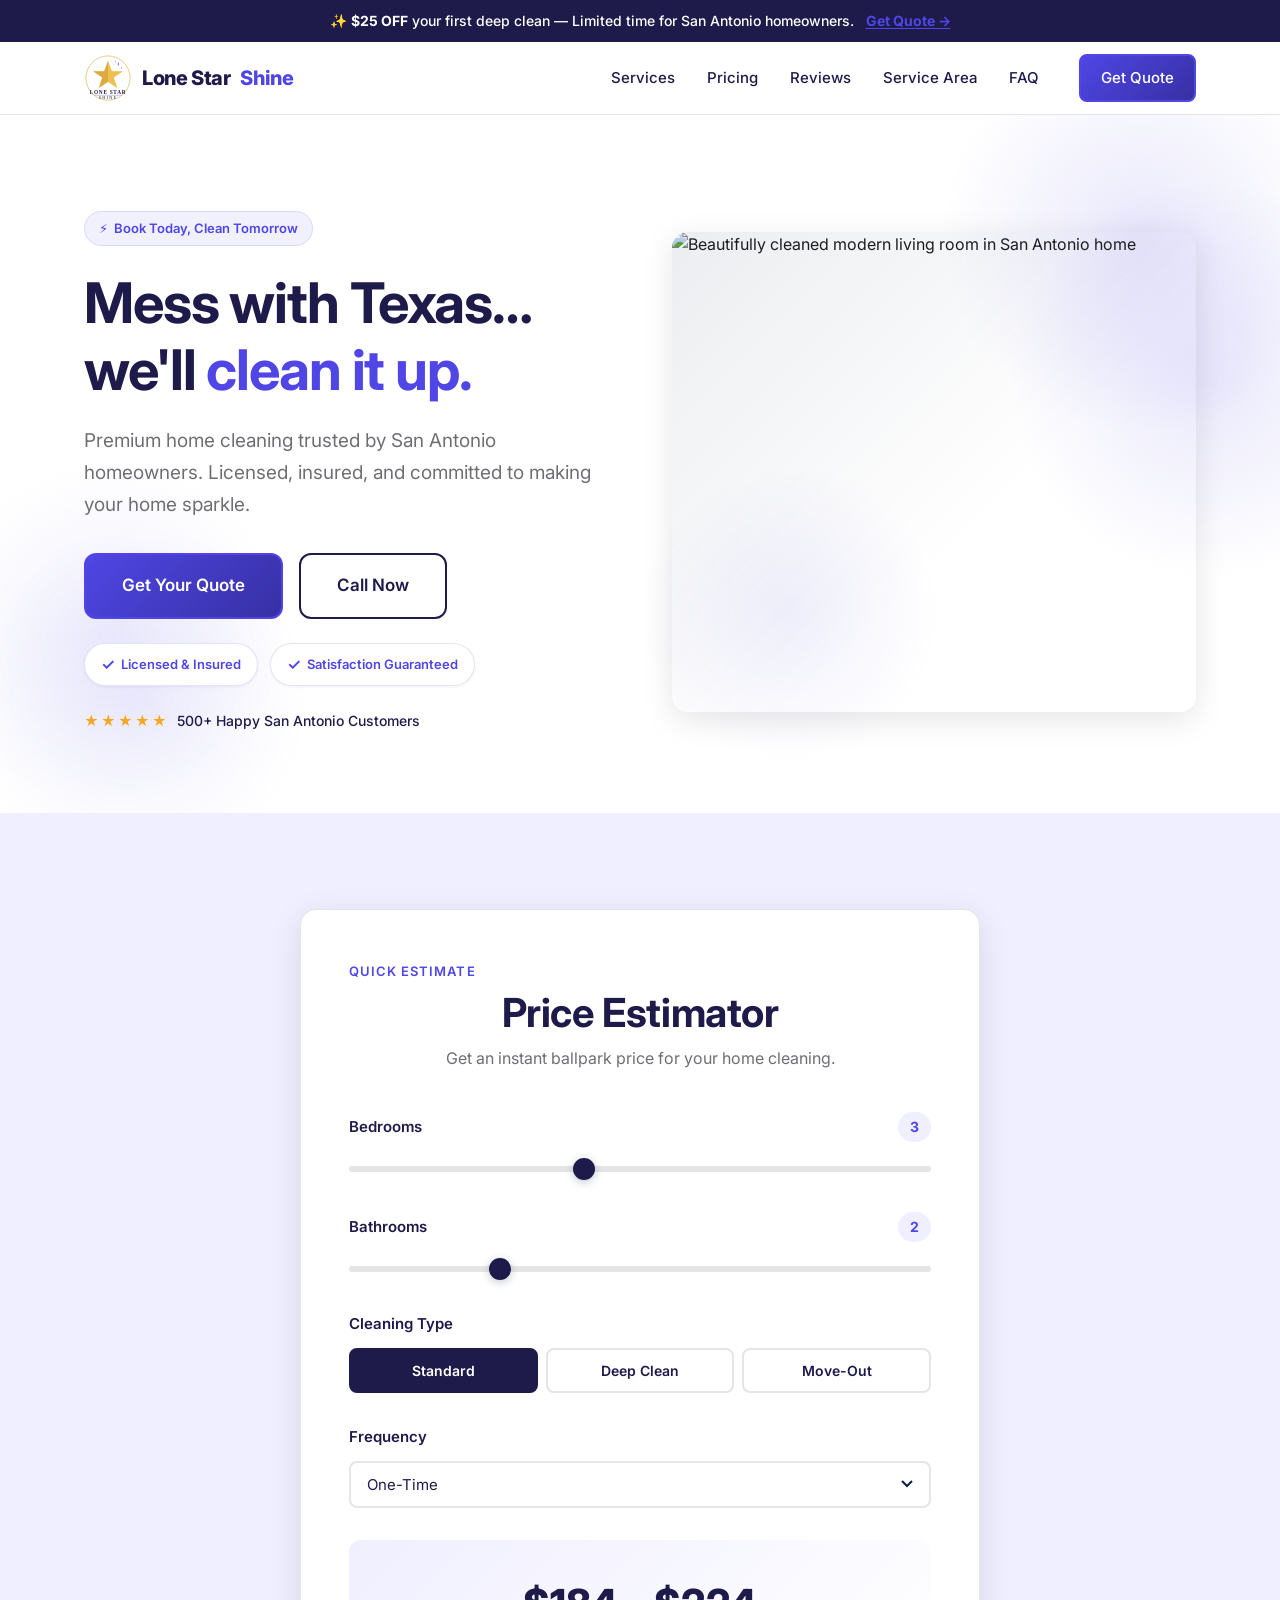
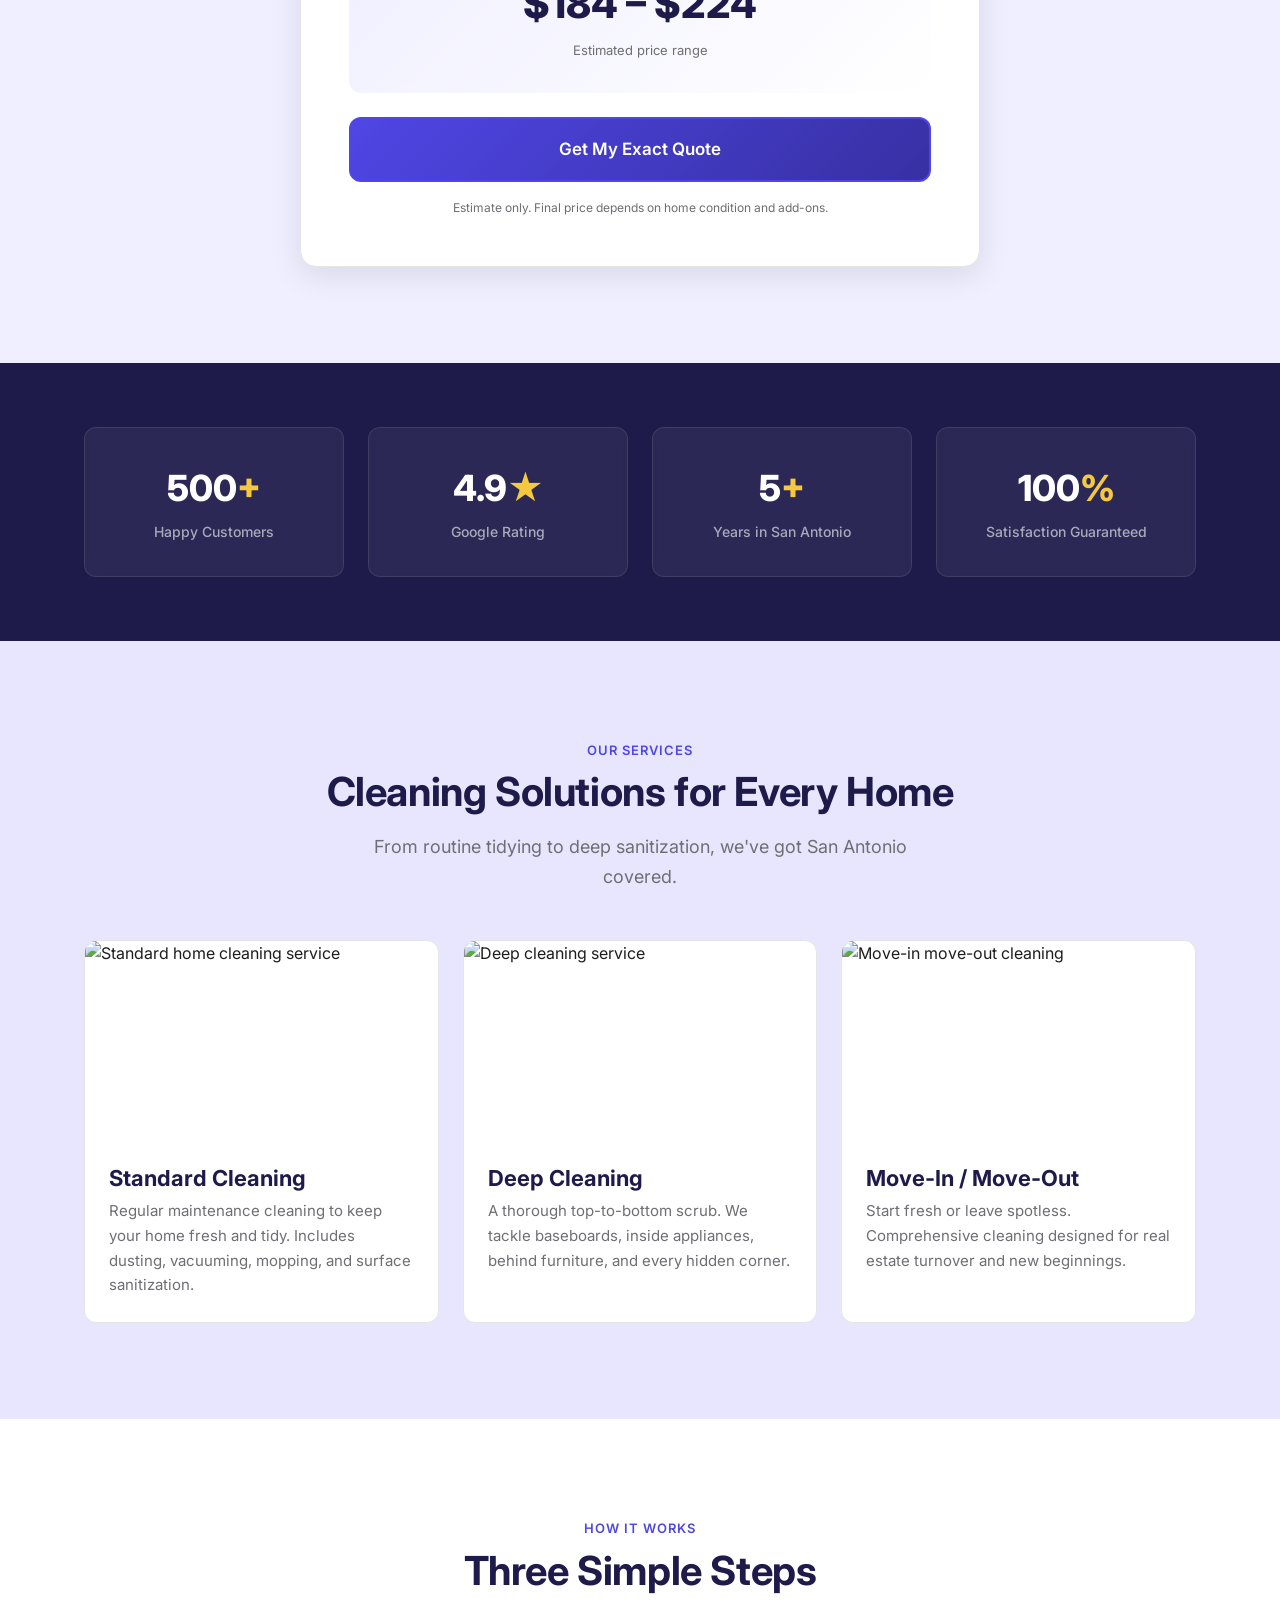
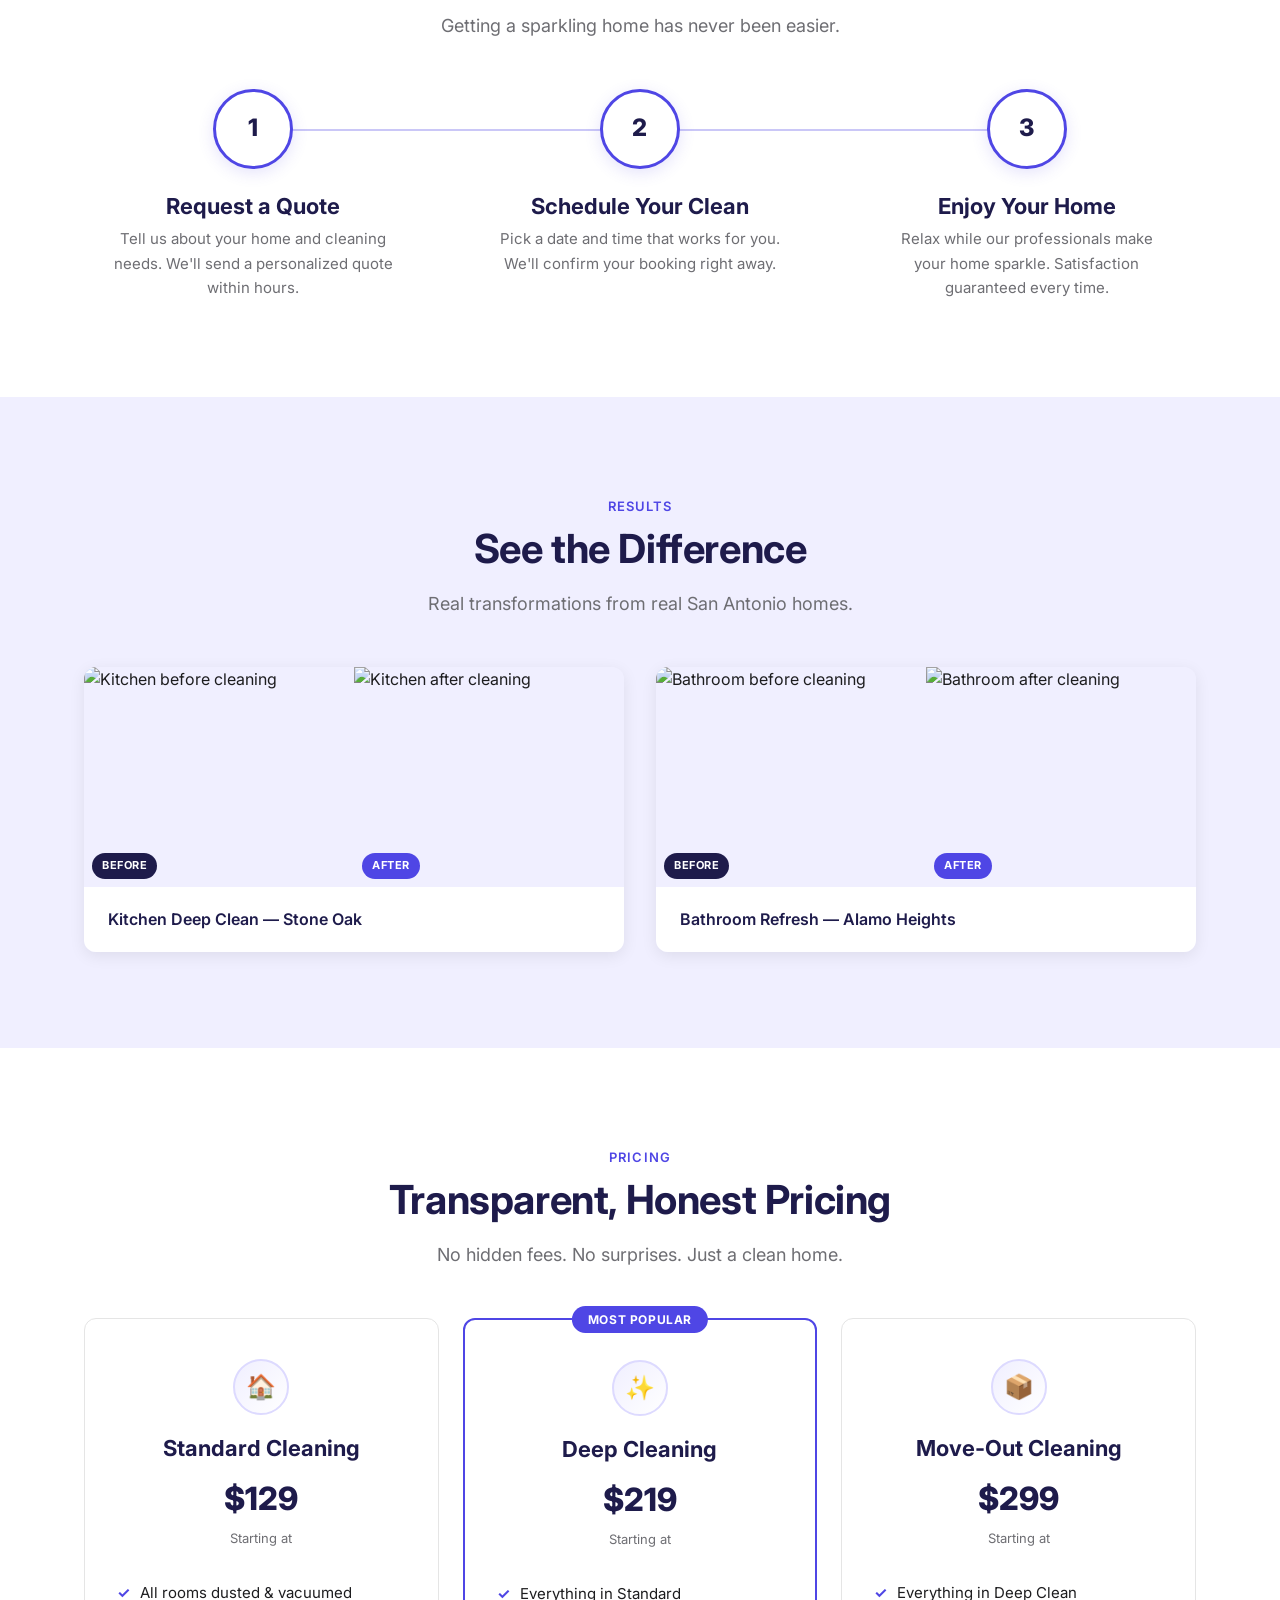
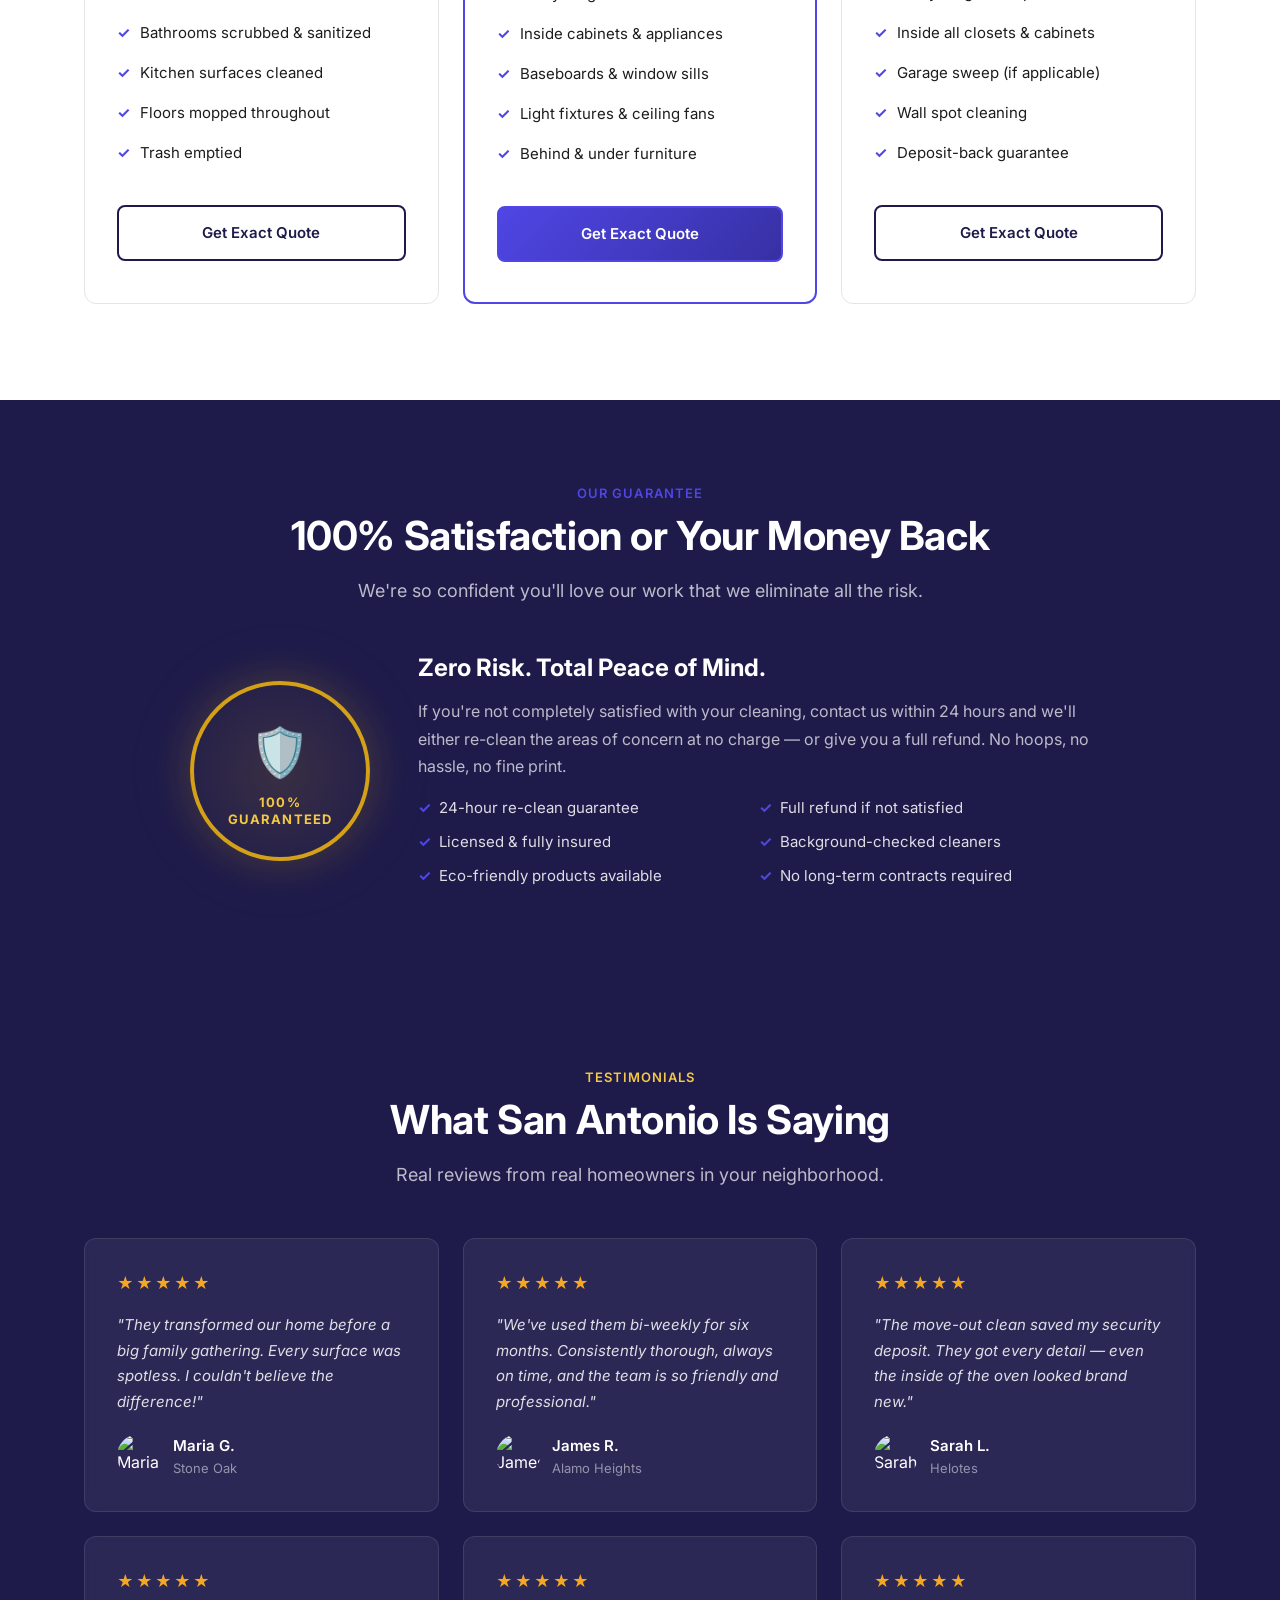
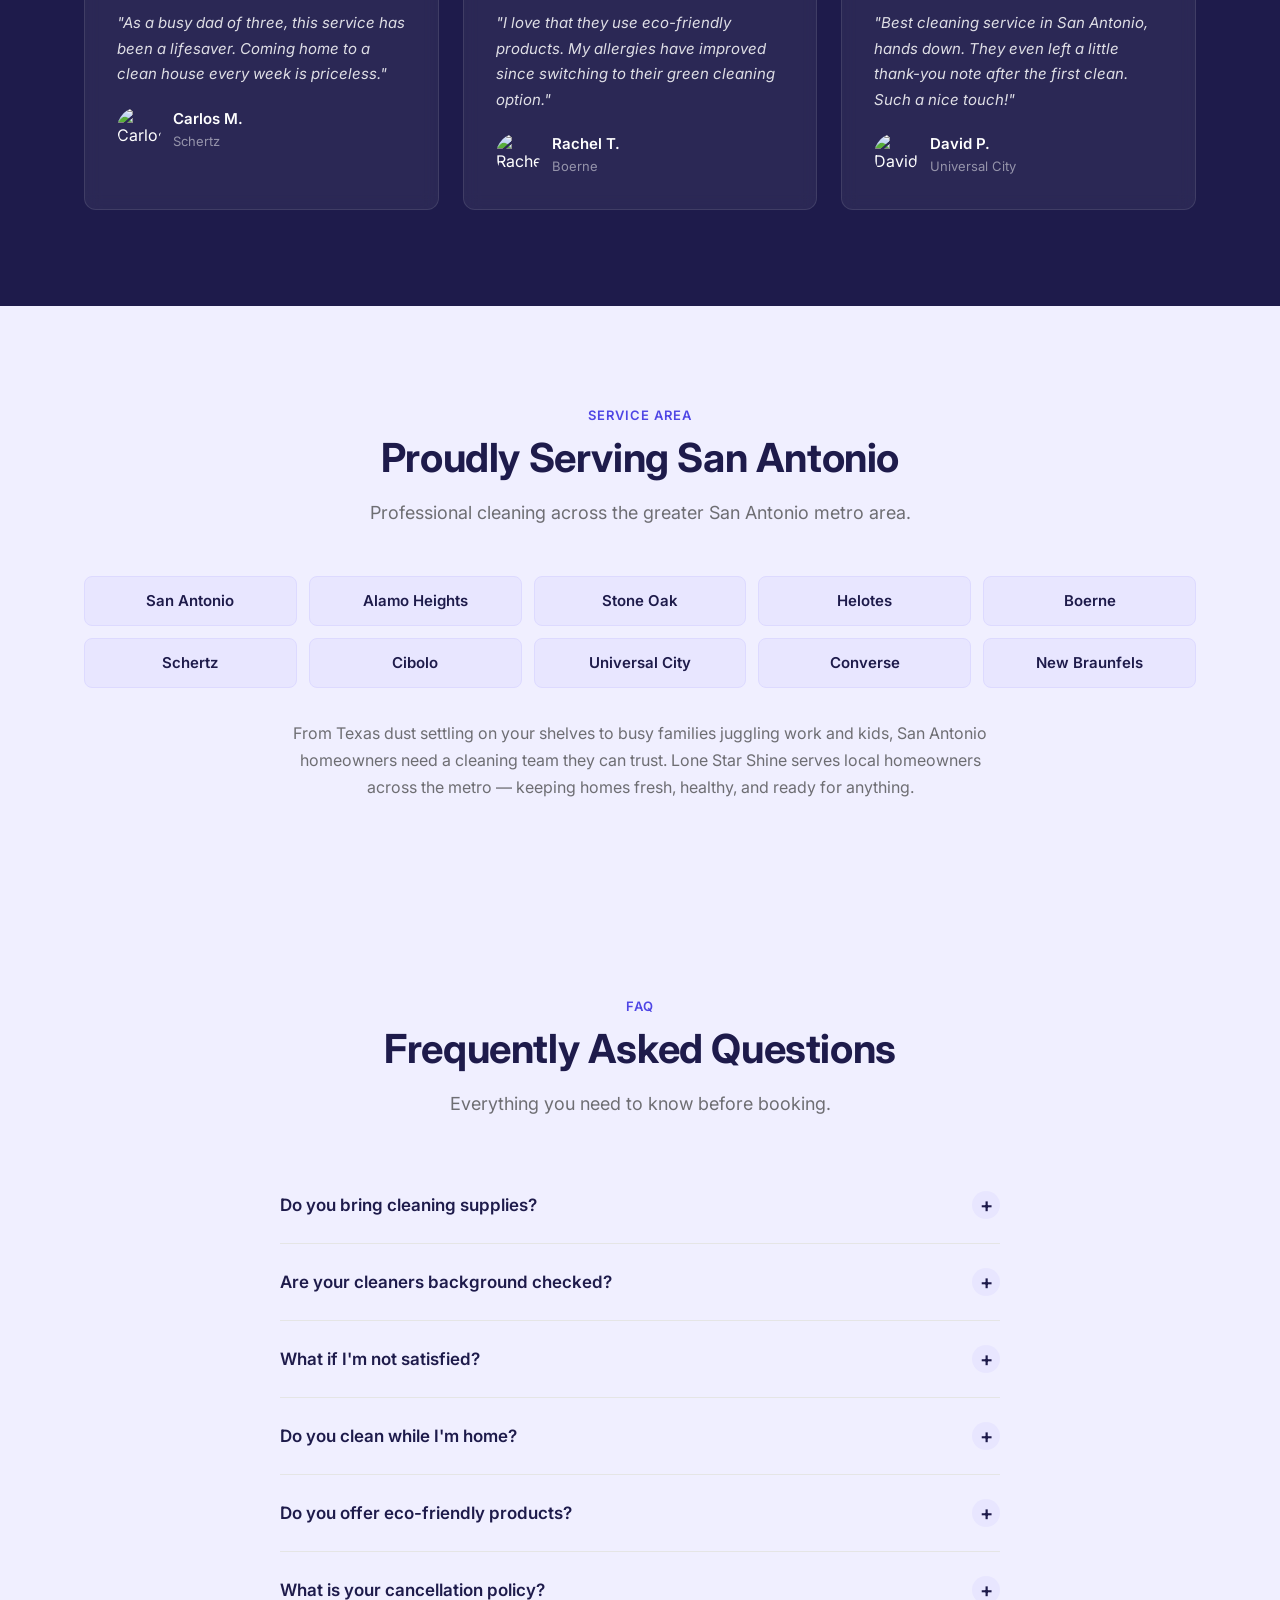
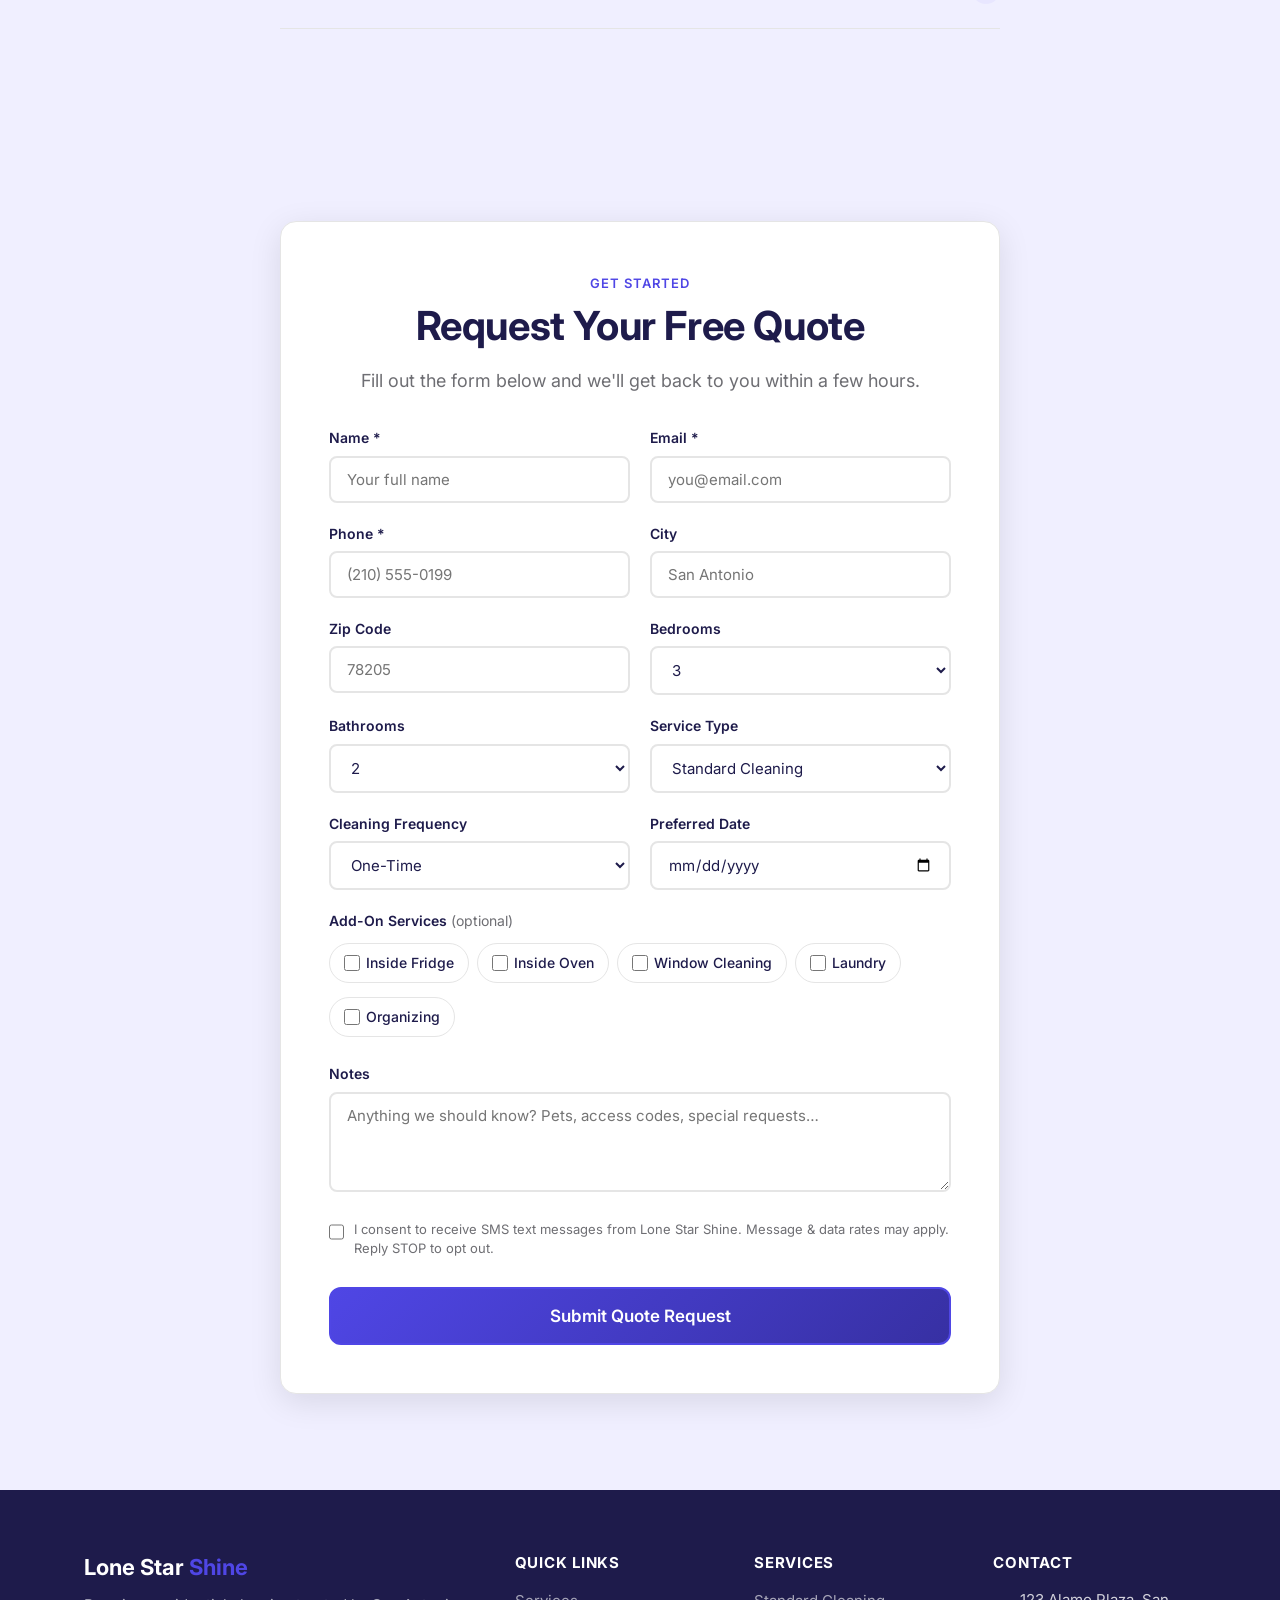
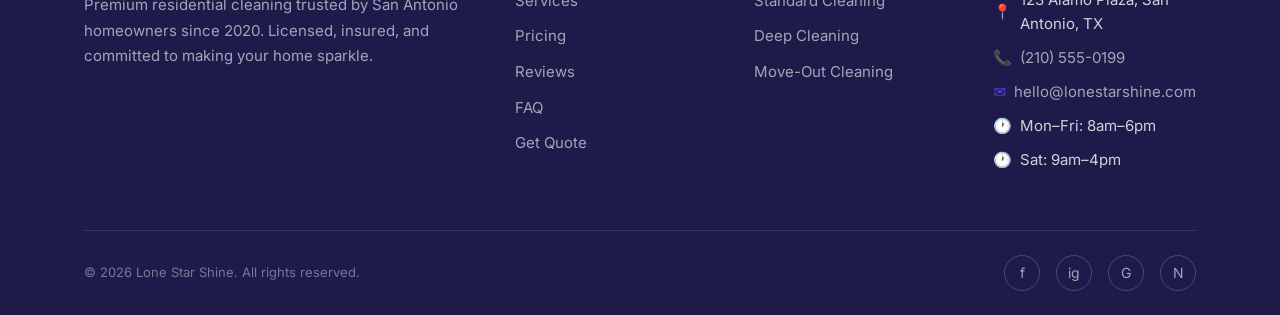
==== index.html @ 3b9ea6ec "Fix section colors and layout per design review - Increase indigo tints to visible hex values (#f0ef" ====
<!DOCTYPE html>
<html lang="en">
<head>
  <meta charset="UTF-8">
  <meta name="viewport" content="width=device-width, initial-scale=1.0">
  <title>Lone Star Shine — Premium Home Cleaning in San Antonio, TX</title>
  <meta name="description" content="Lone Star Shine offers premium residential cleaning services in San Antonio, TX. Licensed, insured, background-checked cleaners. Get your free quote today!">
  <meta property="og:title" content="Lone Star Shine — Premium Home Cleaning in San Antonio, TX">
  <meta property="og:description" content="Professional home cleaning trusted by 500+ San Antonio homeowners. Licensed, insured, satisfaction guaranteed. Get $25 off your first deep clean.">
  <meta property="og:type" content="website">
  <meta property="og:url" content="https://lonestarshine.com">
  <meta property="og:image" content="https://images.pexels.com/photos/1080721/pexels-photo-1080721.jpeg?auto=compress&cs=tinysrgb&w=1200">
  <meta name="twitter:card" content="summary_large_image">
  <meta name="twitter:title" content="Lone Star Shine — Premium Home Cleaning in San Antonio, TX">
  <meta name="twitter:description" content="Professional home cleaning trusted by 500+ San Antonio homeowners. Get $25 off your first deep clean.">
  <link rel="canonical" href="https://lonestarshine.com">
  <link rel="icon" type="image/svg+xml" href="assets/favicon.svg">
  <link href="https://fonts.googleapis.com/css2?family=Inter:wght@400;500;600;700;800&display=swap" rel="stylesheet">
  <link rel="stylesheet" href="styles.css">

  <!-- LocalBusiness Schema -->
  <script type="application/ld+json">
  {
    "@context": "https://schema.org",
    "@type": "LocalBusiness",
    "@id": "https://lonestarshine.com",
    "name": "Lone Star Shine",
    "description": "Premium residential cleaning services in San Antonio, TX",
    "url": "https://lonestarshine.com",
    "telephone": "(210) 555-0199",
    "email": "hello@lonestarshine.com",
    "address": {
      "@type": "PostalAddress",
      "streetAddress": "123 Alamo Plaza",
      "addressLocality": "San Antonio",
      "addressRegion": "TX",
      "postalCode": "78205",
      "addressCountry": "US"
    },
    "geo": {
      "@type": "GeoCoordinates",
      "latitude": 29.4241,
      "longitude": -98.4936
    },
    "openingHours": ["Mo-Fr 08:00-18:00", "Sa 09:00-16:00"],
    "priceRange": "$$",
    "aggregateRating": {
      "@type": "AggregateRating",
      "ratingValue": "4.9",
      "reviewCount": "500"
    },
    "areaServed": [
      "San Antonio", "Alamo Heights", "Stone Oak", "Helotes",
      "Boerne", "Schertz", "Cibolo", "Universal City",
      "Converse", "New Braunfels"
    ]
  }
  </script>
</head>
<body>

  <!-- ========== OFFER BAR ========== -->
  <div class="offer-bar">
    <span>✨ <strong>$25 OFF</strong> your first deep clean — Limited time for San Antonio homeowners.</span>
    <a href="#quote">Get Quote →</a>
  </div>

  <!-- ========== HEADER ========== -->
  <header class="header" id="header">
    <div class="container">
      <a href="#" class="header-logo">
        <img src="assets/logo.svg" alt="Lone Star Shine logo" width="48" height="48">
        Lone Star <span class="logo-star">Shine</span>
      </a>

      <nav class="nav-links" aria-label="Main navigation">
        <a href="#services">Services</a>
        <a href="#pricing">Pricing</a>
        <a href="#reviews">Reviews</a>
        <a href="#service-area">Service Area</a>
        <a href="#faq">FAQ</a>
        <a href="#quote" class="btn btn-primary btn-sm nav-cta desktop-only">Get Quote</a>
      </nav>

      <button class="mobile-toggle" aria-label="Toggle menu" aria-expanded="false">
        <span></span>
        <span></span>
        <span></span>
      </button>
    </div>

    <div class="mobile-nav" id="mobile-nav" aria-label="Mobile navigation">
      <a href="#">Home</a>
      <a href="#services">Services</a>
      <a href="#pricing">Pricing</a>
      <a href="#reviews">Reviews</a>
      <a href="#service-area">Service Area</a>
      <a href="#faq">FAQ</a>
      <a href="#quote" class="btn btn-primary">Get Quote</a>
    </div>
  </header>

  <!-- Cursor Glow -->
  <div class="cursor-glow" id="cursor-glow"></div>

  <!-- ========== HERO ========== -->
  <section class="hero" id="home">
    <div class="nebula-container">
      <div class="nebula-blob nebula-blob--blue"></div>
      <div class="nebula-blob nebula-blob--purple"></div>
      <div class="nebula-blob nebula-blob--teal"></div>
    </div>
    <div class="container">
      <div class="hero-content">
        <div class="hero-badge">Book Today, Clean Tomorrow</div>
        <h1>Mess with Texas…<br>we'll <span class="gold">clean it up.</span></h1>
        <p class="hero-sub">Premium home cleaning trusted by San Antonio homeowners. Licensed, insured, and committed to making your home sparkle.</p>

        <div class="hero-ctas">
          <a href="#quote" class="btn btn-primary btn-lg">Get Your Quote</a>
          <a href="tel:2105550199" class="btn btn-secondary btn-lg">Call Now</a>
        </div>

        <div class="hero-trust">
          <span class="trust-badge"><span class="icon">✓</span> Licensed &amp; Insured</span>
          <span class="trust-badge"><span class="icon">✓</span> Satisfaction Guaranteed</span>
        </div>

        <div class="hero-rating">
          <span class="stars">★★★★★</span>
          <span>500+ Happy San Antonio Customers</span>
        </div>
      </div>

      <div class="hero-image">
        <img src="https://images.pexels.com/photos/1080721/pexels-photo-1080721.jpeg?auto=compress&cs=tinysrgb&w=800&h=480&fit=crop" alt="Beautifully cleaned modern living room in San Antonio home" width="800" height="480" loading="eager">
      </div>
    </div>
  </section>

  <!-- ========== QUICK ESTIMATOR ========== -->
  <section class="estimator" id="estimator">
    <div class="container">
      <div class="estimator-card">
        <span class="section-label">Quick Estimate</span>
        <h2 class="section-title">Price Estimator</h2>
        <p class="estimator-subtitle">Get an instant ballpark price for your home cleaning.</p>

        <div class="slider-group">
          <div class="slider-label">
            <span>Bedrooms</span>
            <span class="slider-value" id="bed-value">3</span>
          </div>
          <input type="range" id="bedrooms" min="1" max="6" value="3" aria-label="Number of bedrooms">
        </div>

        <div class="slider-group">
          <div class="slider-label">
            <span>Bathrooms</span>
            <span class="slider-value" id="bath-value">2</span>
          </div>
          <input type="range" id="bathrooms" min="1" max="5" value="2" aria-label="Number of bathrooms">
        </div>

        <div>
          <div class="slider-label"><span>Cleaning Type</span></div>
          <div class="type-buttons">
            <button class="type-btn active" data-type="standard" data-mult="1.0">Standard</button>
            <button class="type-btn" data-type="deep" data-mult="1.35">Deep Clean</button>
            <button class="type-btn" data-type="moveout" data-mult="1.6">Move-Out</button>
          </div>
        </div>

        <div class="freq-group">
          <label for="frequency">Frequency</label>
          <select id="frequency">
            <option value="1.0">One-Time</option>
            <option value="0.85">Weekly (−15%)</option>
            <option value="0.90">Bi-Weekly (−10%)</option>
            <option value="0.95">Monthly (−5%)</option>
          </select>
        </div>

        <div class="estimate-result">
          <div class="estimate-price" id="estimate-price">$180 – $220</div>
          <div class="estimate-note">Estimated price range</div>
        </div>

        <a href="#quote" class="btn btn-primary btn-lg" style="width:100%;text-align:center;">Get My Exact Quote</a>
        <p class="estimate-disclaimer">Estimate only. Final price depends on home condition and add-ons.</p>
      </div>
    </div>
  </section>

  <!-- ========== SOCIAL PROOF ========== -->
  <section class="social-proof">
    <div class="container">
      <div class="proof-grid">
        <div class="proof-card">
          <div class="proof-number">500<span class="gold">+</span></div>
          <div class="proof-label">Happy Customers</div>
        </div>
        <div class="proof-card">
          <div class="proof-number">4.9<span class="gold">★</span></div>
          <div class="proof-label">Google Rating</div>
        </div>
        <div class="proof-card">
          <div class="proof-number">5<span class="gold">+</span></div>
          <div class="proof-label">Years in San Antonio</div>
        </div>
        <div class="proof-card">
          <div class="proof-number">100<span class="gold">%</span></div>
          <div class="proof-label">Satisfaction Guaranteed</div>
        </div>
      </div>
    </div>
  </section>

  <!-- ========== SERVICES ========== -->
  <section class="services" id="services">
    <div class="container">
      <div class="text-center">
        <span class="section-label">Our Services</span>
        <h2 class="section-title">Cleaning Solutions for Every Home</h2>
        <p class="section-subtitle">From routine tidying to deep sanitization, we've got San Antonio covered.</p>
      </div>

      <div class="services-grid">
        <div class="service-card">
          <div class="service-card-img">
            <img src="https://images.pexels.com/photos/4099467/pexels-photo-4099467.jpeg?auto=compress&cs=tinysrgb&w=600" alt="Standard home cleaning service" width="600" height="400" loading="lazy">
          </div>
          <div class="service-card-body">
            <h3>Standard Cleaning</h3>
            <p>Regular maintenance cleaning to keep your home fresh and tidy. Includes dusting, vacuuming, mopping, and surface sanitization.</p>
          </div>
        </div>

        <div class="service-card">
          <div class="service-card-img">
            <img src="https://images.pexels.com/photos/4239091/pexels-photo-4239091.jpeg?auto=compress&cs=tinysrgb&w=600" alt="Deep cleaning service" width="600" height="400" loading="lazy">
          </div>
          <div class="service-card-body">
            <h3>Deep Cleaning</h3>
            <p>A thorough top-to-bottom scrub. We tackle baseboards, inside appliances, behind furniture, and every hidden corner.</p>
          </div>
        </div>

        <div class="service-card">
          <div class="service-card-img">
            <img src="https://images.pexels.com/photos/7031599/pexels-photo-7031599.jpeg?auto=compress&cs=tinysrgb&w=600" alt="Move-in move-out cleaning" width="600" height="400" loading="lazy">
          </div>
          <div class="service-card-body">
            <h3>Move-In / Move-Out</h3>
            <p>Start fresh or leave spotless. Comprehensive cleaning designed for real estate turnover and new beginnings.</p>
          </div>
        </div>

      </div>
    </div>
  </section>

  <!-- ========== HOW IT WORKS ========== -->
  <section class="how-it-works">
    <div class="container">
      <div class="text-center">
        <span class="section-label">How It Works</span>
        <h2 class="section-title">Three Simple Steps</h2>
        <p class="section-subtitle">Getting a sparkling home has never been easier.</p>
      </div>

      <div class="steps-grid">
        <div class="step">
          <div class="step-number">1</div>
          <h3>Request a Quote</h3>
          <p>Tell us about your home and cleaning needs. We'll send a personalized quote within hours.</p>
        </div>
        <div class="step">
          <div class="step-number">2</div>
          <h3>Schedule Your Clean</h3>
          <p>Pick a date and time that works for you. We'll confirm your booking right away.</p>
        </div>
        <div class="step">
          <div class="step-number">3</div>
          <h3>Enjoy Your Home</h3>
          <p>Relax while our professionals make your home sparkle. Satisfaction guaranteed every time.</p>
        </div>
      </div>
    </div>
  </section>

  <!-- ========== BEFORE / AFTER ========== -->
  <section class="before-after">
    <div class="container">
      <div class="text-center">
        <span class="section-label">Results</span>
        <h2 class="section-title">See the Difference</h2>
        <p class="section-subtitle">Real transformations from real San Antonio homes.</p>
      </div>

      <div class="ba-grid">
        <div class="ba-card">
          <div class="ba-images">
            <div>
              <img src="https://images.pexels.com/photos/7027976/pexels-photo-7027976.jpeg?auto=compress&cs=tinysrgb&w=400" alt="Kitchen before cleaning" width="400" height="300" loading="lazy">
              <span class="ba-label">Before</span>
            </div>
            <div>
              <img src="https://images.pexels.com/photos/6301183/pexels-photo-6301183.jpeg?auto=compress&cs=tinysrgb&w=400" alt="Kitchen after cleaning" width="400" height="300" loading="lazy">
              <span class="ba-label after-label">After</span>
            </div>
          </div>
          <div class="ba-caption">Kitchen Deep Clean — Stone Oak</div>
        </div>

        <div class="ba-card">
          <div class="ba-images">
            <div>
              <img src="https://images.pexels.com/photos/6523301/pexels-photo-6523301.jpeg?auto=compress&cs=tinysrgb&w=400" alt="Bathroom before cleaning" width="400" height="300" loading="lazy">
              <span class="ba-label">Before</span>
            </div>
            <div>
              <img src="https://images.pexels.com/photos/6198661/pexels-photo-6198661.jpeg?auto=compress&cs=tinysrgb&w=400" alt="Bathroom after cleaning" width="400" height="300" loading="lazy">
              <span class="ba-label after-label">After</span>
            </div>
          </div>
          <div class="ba-caption">Bathroom Refresh — Alamo Heights</div>
        </div>
      </div>
    </div>
  </section>

  <!-- ========== PRICING ========== -->
  <section class="pricing" id="pricing">
    <div class="container">
      <div class="text-center">
        <span class="section-label">Pricing</span>
        <h2 class="section-title">Transparent, Honest Pricing</h2>
        <p class="section-subtitle">No hidden fees. No surprises. Just a clean home.</p>
      </div>

      <div class="pricing-grid">
        <div class="pricing-card">
          <div class="pricing-icon">🏠</div>
          <h3>Standard Cleaning</h3>
          <div class="price">$129</div>
          <div class="price-note">Starting at</div>
          <ul class="pricing-features">
            <li>All rooms dusted &amp; vacuumed</li>
            <li>Bathrooms scrubbed &amp; sanitized</li>
            <li>Kitchen surfaces cleaned</li>
            <li>Floors mopped throughout</li>
            <li>Trash emptied</li>
          </ul>
          <a href="#quote" class="btn btn-secondary" style="width:100%;">Get Exact Quote</a>
        </div>

        <div class="pricing-card featured">
          <div class="pricing-icon">✨</div>
          <h3>Deep Cleaning</h3>
          <div class="price">$219</div>
          <div class="price-note">Starting at</div>
          <ul class="pricing-features">
            <li>Everything in Standard</li>
            <li>Inside cabinets &amp; appliances</li>
            <li>Baseboards &amp; window sills</li>
            <li>Light fixtures &amp; ceiling fans</li>
            <li>Behind &amp; under furniture</li>
          </ul>
          <a href="#quote" class="btn btn-primary" style="width:100%;">Get Exact Quote</a>
        </div>

        <div class="pricing-card">
          <div class="pricing-icon">📦</div>
          <h3>Move-Out Cleaning</h3>
          <div class="price">$299</div>
          <div class="price-note">Starting at</div>
          <ul class="pricing-features">
            <li>Everything in Deep Clean</li>
            <li>Inside all closets &amp; cabinets</li>
            <li>Garage sweep (if applicable)</li>
            <li>Wall spot cleaning</li>
            <li>Deposit-back guarantee</li>
          </ul>
          <a href="#quote" class="btn btn-secondary" style="width:100%;">Get Exact Quote</a>
        </div>
      </div>
    </div>
  </section>

  <!-- ========== GUARANTEE ========== -->
  <section class="guarantee">
    <div class="nebula-container">
      <div class="nebula-blob nebula-blob--blue" style="top:20%;right:-10%;"></div>
      <div class="nebula-blob nebula-blob--purple" style="bottom:10%;left:-5%;"></div>
    </div>
    <div class="container">
      <div class="text-center">
        <span class="section-label">Our Guarantee</span>
        <h2 class="section-title">100% Satisfaction or Your Money Back</h2>
        <p class="section-subtitle">We're so confident you'll love our work that we eliminate all the risk.</p>
      </div>

      <div class="guarantee-content">
        <div class="guarantee-badge">
          <span class="badge-icon">🛡️</span>
          <span class="badge-text">100%<br>Guaranteed</span>
        </div>
        <div class="guarantee-details">
          <h3>Zero Risk. Total Peace of Mind.</h3>
          <p>If you're not completely satisfied with your cleaning, contact us within 24 hours and we'll either re-clean the areas of concern at no charge — or give you a full refund. No hoops, no hassle, no fine print.</p>
          <ul class="guarantee-list">
            <li>24-hour re-clean guarantee</li>
            <li>Full refund if not satisfied</li>
            <li>Licensed &amp; fully insured</li>
            <li>Background-checked cleaners</li>
            <li>Eco-friendly products available</li>
            <li>No long-term contracts required</li>
          </ul>
        </div>
      </div>
    </div>
  </section>

  <!-- ========== REVIEWS ========== -->
  <section class="reviews" id="reviews">
    <div class="container">
      <div class="text-center">
        <span class="section-label">Testimonials</span>
        <h2 class="section-title">What San Antonio Is Saying</h2>
        <p class="section-subtitle">Real reviews from real homeowners in your neighborhood.</p>
      </div>

      <div class="reviews-grid">
        <div class="review-card">
          <div class="review-stars">★★★★★</div>
          <p class="review-text">"They transformed our home before a big family gathering. Every surface was spotless. I couldn't believe the difference!"</p>
          <div class="review-author">
            <img src="https://images.unsplash.com/photo-1494790108377-be9c29b29330?w=88&h=88&fit=crop&q=80" alt="Maria G." class="review-avatar" width="44" height="44" loading="lazy">
            <div>
              <div class="review-name">Maria G.</div>
              <div class="review-location">Stone Oak</div>
            </div>
          </div>
        </div>

        <div class="review-card">
          <div class="review-stars">★★★★★</div>
          <p class="review-text">"We've used them bi-weekly for six months. Consistently thorough, always on time, and the team is so friendly and professional."</p>
          <div class="review-author">
            <img src="https://images.unsplash.com/photo-1507003211169-0a1dd7228f2d?w=88&h=88&fit=crop&q=80" alt="James R." class="review-avatar" width="44" height="44" loading="lazy">
            <div>
              <div class="review-name">James R.</div>
              <div class="review-location">Alamo Heights</div>
            </div>
          </div>
        </div>

        <div class="review-card">
          <div class="review-stars">★★★★★</div>
          <p class="review-text">"The move-out clean saved my security deposit. They got every detail — even the inside of the oven looked brand new."</p>
          <div class="review-author">
            <img src="https://images.unsplash.com/photo-1438761681033-6461ffad8d80?w=88&h=88&fit=crop&q=80" alt="Sarah L." class="review-avatar" width="44" height="44" loading="lazy">
            <div>
              <div class="review-name">Sarah L.</div>
              <div class="review-location">Helotes</div>
            </div>
          </div>
        </div>

        <div class="review-card">
          <div class="review-stars">★★★★★</div>
          <p class="review-text">"As a busy dad of three, this service has been a lifesaver. Coming home to a clean house every week is priceless."</p>
          <div class="review-author">
            <img src="https://images.unsplash.com/photo-1500648767791-00dcc994a43e?w=88&h=88&fit=crop&q=80" alt="Carlos M." class="review-avatar" width="44" height="44" loading="lazy">
            <div>
              <div class="review-name">Carlos M.</div>
              <div class="review-location">Schertz</div>
            </div>
          </div>
        </div>

        <div class="review-card">
          <div class="review-stars">★★★★★</div>
          <p class="review-text">"I love that they use eco-friendly products. My allergies have improved since switching to their green cleaning option."</p>
          <div class="review-author">
            <img src="https://images.unsplash.com/photo-1544005313-94ddf0286df2?w=88&h=88&fit=crop&q=80" alt="Rachel T." class="review-avatar" width="44" height="44" loading="lazy">
            <div>
              <div class="review-name">Rachel T.</div>
              <div class="review-location">Boerne</div>
            </div>
          </div>
        </div>

        <div class="review-card">
          <div class="review-stars">★★★★★</div>
          <p class="review-text">"Best cleaning service in San Antonio, hands down. They even left a little thank-you note after the first clean. Such a nice touch!"</p>
          <div class="review-author">
            <img src="https://images.unsplash.com/photo-1472099645785-5658abf4ff4e?w=88&h=88&fit=crop&q=80" alt="David P." class="review-avatar" width="44" height="44" loading="lazy">
            <div>
              <div class="review-name">David P.</div>
              <div class="review-location">Universal City</div>
            </div>
          </div>
        </div>
      </div>
    </div>
  </section>

  <!-- ========== SERVICE AREA ========== -->
  <section class="service-area" id="service-area">
    <div class="container">
      <div class="text-center">
        <span class="section-label">Service Area</span>
        <h2 class="section-title">Proudly Serving San Antonio</h2>
        <p class="section-subtitle">Professional cleaning across the greater San Antonio metro area.</p>
      </div>

      <div class="area-grid">
        <div class="area-tag">San Antonio</div>
        <div class="area-tag">Alamo Heights</div>
        <div class="area-tag">Stone Oak</div>
        <div class="area-tag">Helotes</div>
        <div class="area-tag">Boerne</div>
        <div class="area-tag">Schertz</div>
        <div class="area-tag">Cibolo</div>
        <div class="area-tag">Universal City</div>
        <div class="area-tag">Converse</div>
        <div class="area-tag">New Braunfels</div>
      </div>

      <p class="area-text">
        From Texas dust settling on your shelves to busy families juggling work and kids, San Antonio homeowners need a cleaning team they can trust. Lone Star Shine serves local homeowners across the metro — keeping homes fresh, healthy, and ready for anything.
      </p>
    </div>
  </section>

  <!-- ========== FAQ ========== -->
  <section class="faq" id="faq">
    <div class="container">
      <div class="text-center">
        <span class="section-label">FAQ</span>
        <h2 class="section-title">Frequently Asked Questions</h2>
        <p class="section-subtitle">Everything you need to know before booking.</p>
      </div>

      <div class="faq-list">
        <div class="faq-item">
          <button class="faq-question" aria-expanded="false">
            <span>Do you bring cleaning supplies?</span>
            <span class="faq-icon">+</span>
          </button>
          <div class="faq-answer">
            <div class="faq-answer-inner">Yes! We bring all supplies and professional-grade equipment. You don't need to provide anything. If you have preferred products you'd like us to use, just let us know.</div>
          </div>
        </div>

        <div class="faq-item">
          <button class="faq-question" aria-expanded="false">
            <span>Are your cleaners background checked?</span>
            <span class="faq-icon">+</span>
          </button>
          <div class="faq-answer">
            <div class="faq-answer-inner">Absolutely. Every team member undergoes a thorough background check before they join our team. Your safety and peace of mind are our top priority.</div>
          </div>
        </div>

        <div class="faq-item">
          <button class="faq-question" aria-expanded="false">
            <span>What if I'm not satisfied?</span>
            <span class="faq-icon">+</span>
          </button>
          <div class="faq-answer">
            <div class="faq-answer-inner">We stand behind our work with a 100% satisfaction guarantee. If you're not happy, contact us within 24 hours and we'll re-clean the areas of concern at no additional charge.</div>
          </div>
        </div>

        <div class="faq-item">
          <button class="faq-question" aria-expanded="false">
            <span>Do you clean while I'm home?</span>
            <span class="faq-icon">+</span>
          </button>
          <div class="faq-answer">
            <div class="faq-answer-inner">It's completely up to you. Many clients give us a key or access code and go about their day. Others prefer to be home. We're comfortable either way.</div>
          </div>
        </div>

        <div class="faq-item">
          <button class="faq-question" aria-expanded="false">
            <span>Do you offer eco-friendly products?</span>
            <span class="faq-icon">+</span>
          </button>
          <div class="faq-answer">
            <div class="faq-answer-inner">Yes! We offer a green cleaning option using plant-based, non-toxic products. They're safe for kids, pets, and the environment — and they work just as well as traditional cleaners.</div>
          </div>
        </div>

        <div class="faq-item">
          <button class="faq-question" aria-expanded="false">
            <span>What is your cancellation policy?</span>
            <span class="faq-icon">+</span>
          </button>
          <div class="faq-answer">
            <div class="faq-answer-inner">We ask for at least 24 hours' notice for cancellations or reschedules. Cancellations with less than 24 hours' notice may be subject to a fee. We understand life happens — just communicate with us.</div>
          </div>
        </div>
      </div>
    </div>
  </section>

  <!-- ========== QUOTE FORM ========== -->
  <section class="quote-form-section" id="quote">
    <div class="container">
      <div class="quote-card">
        <div class="text-center">
          <span class="section-label">Get Started</span>
          <h2 class="section-title">Request Your Free Quote</h2>
          <p class="section-subtitle" style="margin-bottom:32px;">Fill out the form below and we'll get back to you within a few hours.</p>
        </div>

        <form id="quote-form" novalidate>
          <div class="form-grid">
            <div class="form-group">
              <label for="q-name">Name *</label>
              <input type="text" id="q-name" name="name" required placeholder="Your full name">
              <span class="form-error">Please enter your name.</span>
            </div>

            <div class="form-group">
              <label for="q-email">Email *</label>
              <input type="email" id="q-email" name="email" required placeholder="you@email.com">
              <span class="form-error">Please enter a valid email.</span>
            </div>

            <div class="form-group">
              <label for="q-phone">Phone *</label>
              <input type="tel" id="q-phone" name="phone" required placeholder="(210) 555-0199">
              <span class="form-error">Please enter your phone number.</span>
            </div>

            <div class="form-group">
              <label for="q-city">City</label>
              <input type="text" id="q-city" name="city" placeholder="San Antonio">
            </div>

            <div class="form-group">
              <label for="q-zip">Zip Code</label>
              <input type="text" id="q-zip" name="zip" placeholder="78205" inputmode="numeric">
            </div>

            <div class="form-group">
              <label for="q-bedrooms">Bedrooms</label>
              <select id="q-bedrooms" name="bedrooms">
                <option value="">Select</option>
                <option value="1">1</option>
                <option value="2">2</option>
                <option value="3" selected>3</option>
                <option value="4">4</option>
                <option value="5">5</option>
                <option value="6">6+</option>
              </select>
            </div>

            <div class="form-group">
              <label for="q-bathrooms">Bathrooms</label>
              <select id="q-bathrooms" name="bathrooms">
                <option value="">Select</option>
                <option value="1">1</option>
                <option value="2" selected>2</option>
                <option value="3">3</option>
                <option value="4">4</option>
                <option value="5">5+</option>
              </select>
            </div>

            <div class="form-group">
              <label for="q-service">Service Type</label>
              <select id="q-service" name="service">
                <option value="standard">Standard Cleaning</option>
                <option value="deep">Deep Cleaning</option>
                <option value="moveout">Move-In / Move-Out</option>
              </select>
            </div>

            <div class="form-group">
              <label for="q-frequency">Cleaning Frequency</label>
              <select id="q-frequency" name="frequency">
                <option value="onetime">One-Time</option>
                <option value="weekly">Weekly</option>
                <option value="biweekly">Bi-Weekly</option>
                <option value="monthly">Monthly</option>
              </select>
            </div>

            <div class="form-group">
              <label for="q-date">Preferred Date</label>
              <input type="date" id="q-date" name="date">
            </div>

            <div class="form-group full">
              <label>Add-On Services <span style="font-weight:400;color:var(--gray);">(optional)</span></label>
              <div style="display:flex;flex-wrap:wrap;gap:8px;margin-top:4px;">
                <label style="display:inline-flex;align-items:center;gap:6px;padding:8px 14px;border:1px solid var(--border);border-radius:100px;font-size:0.875rem;font-weight:500;cursor:pointer;transition:all 0.2s;">
                  <input type="checkbox" name="addons" value="fridge" style="width:16px;height:16px;accent-color:var(--blue);"> Inside Fridge
                </label>
                <label style="display:inline-flex;align-items:center;gap:6px;padding:8px 14px;border:1px solid var(--border);border-radius:100px;font-size:0.875rem;font-weight:500;cursor:pointer;transition:all 0.2s;">
                  <input type="checkbox" name="addons" value="oven" style="width:16px;height:16px;accent-color:var(--blue);"> Inside Oven
                </label>
                <label style="display:inline-flex;align-items:center;gap:6px;padding:8px 14px;border:1px solid var(--border);border-radius:100px;font-size:0.875rem;font-weight:500;cursor:pointer;transition:all 0.2s;">
                  <input type="checkbox" name="addons" value="windows" style="width:16px;height:16px;accent-color:var(--blue);"> Window Cleaning
                </label>
                <label style="display:inline-flex;align-items:center;gap:6px;padding:8px 14px;border:1px solid var(--border);border-radius:100px;font-size:0.875rem;font-weight:500;cursor:pointer;transition:all 0.2s;">
                  <input type="checkbox" name="addons" value="laundry" style="width:16px;height:16px;accent-color:var(--blue);"> Laundry
                </label>
                <label style="display:inline-flex;align-items:center;gap:6px;padding:8px 14px;border:1px solid var(--border);border-radius:100px;font-size:0.875rem;font-weight:500;cursor:pointer;transition:all 0.2s;">
                  <input type="checkbox" name="addons" value="organizing" style="width:16px;height:16px;accent-color:var(--blue);"> Organizing
                </label>
              </div>
            </div>

            <div class="form-group full">
              <label for="q-notes">Notes</label>
              <textarea id="q-notes" name="notes" placeholder="Anything we should know? Pets, access codes, special requests…"></textarea>
            </div>

            <div class="consent-group">
              <input type="checkbox" id="q-sms" name="sms_consent">
              <label for="q-sms">I consent to receive SMS text messages from Lone Star Shine. Message &amp; data rates may apply. Reply STOP to opt out.</label>
            </div>

            <div class="form-submit">
              <button type="submit" class="btn btn-primary btn-lg" style="width:100%;">Submit Quote Request</button>
            </div>
          </div>
        </form>

        <div class="form-success" id="form-success">
          <div class="success-icon">✅</div>
          <h3>Thank You!</h3>
          <p>We've received your quote request. Our team will get back to you within a few hours. In the meantime, feel free to call us at <a href="tel:2105550199" style="color:var(--blue);font-weight:600;">(210) 555-0199</a>.</p>
        </div>
      </div>
    </div>
  </section>

  <!-- ========== FOOTER ========== -->
  <footer class="footer">
    <div class="container">
      <div class="footer-grid">
        <div class="footer-brand">
          <h3>Lone Star <span class="gold">Shine</span></h3>
          <p>Premium residential cleaning trusted by San Antonio homeowners since 2020. Licensed, insured, and committed to making your home sparkle.</p>
        </div>

        <div>
          <h4>Quick Links</h4>
          <ul>
            <li><a href="#services">Services</a></li>
            <li><a href="#pricing">Pricing</a></li>
            <li><a href="#reviews">Reviews</a></li>
            <li><a href="#faq">FAQ</a></li>
            <li><a href="#quote">Get Quote</a></li>
          </ul>
        </div>

        <div>
          <h4>Services</h4>
          <ul>
            <li><a href="#services">Standard Cleaning</a></li>
            <li><a href="#services">Deep Cleaning</a></li>
            <li><a href="#services">Move-Out Cleaning</a></li>
          </ul>
        </div>

        <div>
          <h4>Contact</h4>
          <ul class="footer-contact">
            <li><span class="icon">📍</span> 123 Alamo Plaza, San Antonio, TX</li>
            <li><span class="icon">📞</span> <a href="tel:2105550199">(210) 555-0199</a></li>
            <li><span class="icon">✉️</span> <a href="mailto:hello@lonestarshine.com">hello@lonestarshine.com</a></li>
            <li><span class="icon">🕐</span> Mon–Fri: 8am–6pm</li>
            <li><span class="icon">🕐</span> Sat: 9am–4pm</li>
          </ul>
        </div>
      </div>

      <div class="footer-bottom">
        <span>&copy; 2026 Lone Star Shine. All rights reserved.</span>
        <div class="social-links">
          <a href="#" aria-label="Facebook">f</a>
          <a href="#" aria-label="Instagram">ig</a>
          <a href="#" aria-label="Google">G</a>
          <a href="#" aria-label="Nextdoor">N</a>
        </div>
      </div>
    </div>
  </footer>

  <!-- ========== MOBILE CTA BAR ========== -->
  <div class="mobile-cta-bar">
    <a href="tel:2105550199" class="btn btn-secondary">📞 Call Now</a>
    <a href="#quote" class="btn btn-primary">Get Quote</a>
  </div>

  <script src="script.js"></script>
</body>
</html>
---- styles.css ----
/* ========================================
   LONE STAR SHINE — styles.css
   Premium Residential Cleaning – San Antonio, TX
   ======================================== */

/* --- Reset & Base --- */
*, *::before, *::after { box-sizing: border-box; margin: 0; padding: 0; }

:root {
  --navy: #1e1b4b;
  --blue: #4F46E5;
  --blue-dark: #3730a3;
  --white: #FFFFFF;
  --cloud: #f5f5f7;
  --indigo-50: #f0efff;
  --indigo-100: #e8e6ff;
  --indigo-150: #dddaff;
  --gold: #D4A017;
  --gold-light: #F5C842;
  --black: #1d1d1f;
  --gray: #6e6e73;
  --border: #e5e5e5;
  --border-indigo: rgba(79,70,229,0.10);
  --shadow-sm: 0 1px 3px rgba(0,0,0,0.06);
  --shadow-md: 0 4px 16px rgba(0,0,0,0.08);
  --shadow-lg: 0 8px 32px rgba(0,0,0,0.10);
  --radius-sm: 8px;
  --radius-md: 12px;
  --radius-lg: 16px;
  --transition: 0.25s cubic-bezier(0.4, 0, 0.2, 1);
}

html { scroll-behavior: smooth; scroll-padding-top: 80px; }

body {
  font-family: 'Inter', system-ui, -apple-system, sans-serif;
  color: var(--black);
  background: var(--white);
  -webkit-font-smoothing: antialiased;
  -moz-osx-font-smoothing: grayscale;
  line-height: 1.6;
  overflow-x: hidden;
}

img { max-width: 100%; height: auto; display: block; }
a { text-decoration: none; color: inherit; }
ul { list-style: none; }

/* --- Container --- */
.container {
  max-width: 1160px;
  margin: 0 auto;
  padding: 0 24px;
}

/* --- Typography --- */
h1, h2, h3, h4 {
  color: var(--navy);
  font-weight: 700;
  line-height: 1.2;
}
h1 { font-size: clamp(2.25rem, 5vw, 3.5rem); letter-spacing: -0.02em; }
h2 { font-size: clamp(1.75rem, 3.5vw, 2.5rem); letter-spacing: -0.01em; }
h3 { font-size: clamp(1.125rem, 2vw, 1.375rem); }
p { line-height: 1.65; color: var(--gray); }

.section-label {
  display: inline-block;
  font-size: 0.8125rem;
  font-weight: 600;
  text-transform: uppercase;
  letter-spacing: 0.08em;
  color: var(--blue);
  margin-bottom: 8px;
}
.section-title { margin-bottom: 16px; }
.section-subtitle {
  font-size: 1.125rem;
  color: var(--gray);
  max-width: 600px;
  margin: 0 auto 48px;
}
.text-center { text-align: center; }

/* --- Buttons --- */
.btn {
  display: inline-flex;
  align-items: center;
  justify-content: center;
  gap: 8px;
  padding: 14px 28px;
  border-radius: var(--radius-sm);
  font-size: 0.9375rem;
  font-weight: 600;
  font-family: inherit;
  cursor: pointer;
  border: 2px solid transparent;
  transition: all var(--transition);
  white-space: nowrap;
}
.btn-primary {
  background: linear-gradient(135deg, var(--blue), var(--blue-dark));
  color: var(--white);
  border-color: var(--blue);
}
.btn-primary:hover {
  background: var(--blue-dark);
  border-color: var(--blue-dark);
  transform: translateY(-2px);
  box-shadow: 0 6px 20px rgba(79,70,229,0.35);
}
.btn-secondary {
  background: transparent;
  color: var(--navy);
  border-color: var(--navy);
}
.btn-secondary:hover {
  background: var(--navy);
  color: var(--white);
  transform: translateY(-2px);
  box-shadow: var(--shadow-md);
}
.btn-white {
  background: var(--white);
  color: var(--blue);
  border-color: var(--white);
}
.btn-white:hover {
  background: var(--cloud);
  transform: translateY(-2px);
}
.btn-lg { padding: 17px 36px; font-size: 1.0625rem; border-radius: var(--radius-md); }
.btn-sm { padding: 10px 20px; font-size: 0.875rem; }

/* --- Offer Bar --- */
.offer-bar {
  background: var(--navy);
  color: var(--white);
  text-align: center;
  padding: 10px 24px;
  font-size: 0.875rem;
  font-weight: 500;
  position: relative;
  z-index: 200;
}
.offer-bar a {
  color: var(--blue);
  font-weight: 700;
  margin-left: 8px;
  text-decoration: underline;
  text-underline-offset: 2px;
}
.offer-bar a:hover { color: var(--white); }

/* --- Header / Nav --- */
.header {
  position: sticky;
  top: 0;
  z-index: 100;
  background: rgba(255,255,255,0.95);
  backdrop-filter: blur(16px);
  -webkit-backdrop-filter: blur(16px);
  border-bottom: 1px solid var(--border);
  padding: 0;
}
.header .container {
  display: flex;
  align-items: center;
  justify-content: space-between;
  height: 72px;
}
.header-logo {
  display: flex;
  align-items: center;
  gap: 10px;
  font-size: 1.25rem;
  font-weight: 800;
  color: var(--navy);
  letter-spacing: -0.02em;
}
.header-logo .logo-star {
  color: var(--blue);
}
.header-logo img {
  height: 48px;
  width: auto;
  border-radius: 50%;
}
.nav-links {
  display: flex;
  align-items: center;
  gap: 32px;
}
.nav-links a {
  font-size: 0.9375rem;
  font-weight: 500;
  color: var(--navy);
  transition: color var(--transition);
  position: relative;
}
.nav-links a:hover { color: var(--blue); }
.nav-links a::after {
  content: '';
  position: absolute;
  bottom: -4px;
  left: 0;
  width: 0;
  height: 2px;
  background: var(--blue);
  transition: width var(--transition);
}
.nav-links a:hover::after { width: 100%; }
.nav-cta { margin-left: 8px; }
.nav-links a.btn-primary { color: var(--white); }
.nav-links a.btn-primary::after { display: none; }

/* Mobile menu */
.mobile-toggle {
  display: none;
  background: none;
  border: none;
  cursor: pointer;
  padding: 8px;
  flex-direction: column;
  gap: 5px;
}
.mobile-toggle span {
  display: block;
  width: 24px;
  height: 2px;
  background: var(--navy);
  transition: all var(--transition);
  border-radius: 2px;
}
.mobile-toggle.active span:nth-child(1) { transform: rotate(45deg) translate(5px, 5px); }
.mobile-toggle.active span:nth-child(2) { opacity: 0; }
.mobile-toggle.active span:nth-child(3) { transform: rotate(-45deg) translate(5px, -5px); }

.mobile-nav {
  display: none;
  position: fixed;
  top: 72px;
  left: 0;
  right: 0;
  bottom: 0;
  background: var(--white);
  padding: 32px 24px;
  z-index: 99;
  flex-direction: column;
  gap: 4px;
}
.mobile-nav.active { display: flex; }
.mobile-nav a {
  display: block;
  padding: 14px 16px;
  font-size: 1.0625rem;
  font-weight: 500;
  color: var(--navy);
  border-radius: var(--radius-sm);
  transition: background var(--transition);
}
.mobile-nav a:hover { background: var(--cloud); }
.mobile-nav .btn { margin-top: 16px; text-align: center; }

/* --- Hero --- */
.hero {
  position: relative;
  padding: 96px 0 80px;
  background: var(--white);
  overflow: hidden;
}
.hero .container {
  display: grid;
  grid-template-columns: 1fr 1fr;
  gap: 64px;
  align-items: center;
}
.hero-content { position: relative; z-index: 2; }
.hero-badge {
  display: inline-flex;
  align-items: center;
  gap: 6px;
  background: rgba(79,70,229,0.08);
  color: var(--blue);
  font-size: 0.8125rem;
  font-weight: 600;
  padding: 6px 14px;
  border-radius: 100px;
  margin-bottom: 24px;
  border: 1px solid rgba(79,70,229,0.12);
}
.hero-badge::before { content: '⚡'; }
.hero h1 { margin-bottom: 20px; }
.hero h1 .gold { color: var(--blue); }
.hero-sub {
  font-size: 1.1875rem;
  color: var(--gray);
  margin-bottom: 32px;
  line-height: 1.7;
}
.hero-ctas {
  display: flex;
  gap: 16px;
  margin-bottom: 24px;
  flex-wrap: wrap;
}
.hero-trust {
  display: flex;
  flex-wrap: wrap;
  gap: 12px;
  margin-bottom: 24px;
}
.trust-badge {
  display: inline-flex;
  align-items: center;
  gap: 6px;
  font-size: 0.8125rem;
  font-weight: 600;
  color: var(--blue);
  background: var(--white);
  padding: 8px 16px;
  border-radius: 100px;
  border: 1px solid rgba(79,70,229,0.15);
  box-shadow: var(--shadow-sm);
}
.trust-badge .icon { color: var(--blue); font-size: 1rem; }
.hero-rating {
  display: flex;
  align-items: center;
  gap: 8px;
  font-size: 0.875rem;
  color: var(--navy);
  font-weight: 500;
}
.hero-rating .stars { color: #F5A623; letter-spacing: 2px; }

.hero-image {
  position: relative;
  border-radius: var(--radius-lg);
  overflow: hidden;
  box-shadow: var(--shadow-lg);
}
.hero-image img {
  width: 100%;
  height: 480px;
  object-fit: cover;
}
.hero-image::after {
  content: '';
  position: absolute;
  inset: 0;
  background: linear-gradient(135deg, rgba(10,31,68,0.08) 0%, transparent 60%);
}

/* --- Quick Estimator --- */
.estimator {
  padding: 96px 0;
  background: var(--indigo-50);
}
.estimator-card {
  max-width: 680px;
  margin: 0 auto;
  background: var(--white);
  border: 1px solid var(--border);
  border-radius: var(--radius-lg);
  padding: 48px;
  box-shadow: var(--shadow-lg);
}
.estimator-card h2 { margin-bottom: 8px; text-align: center; }
.estimator-subtitle {
  text-align: center;
  margin-bottom: 40px;
  font-size: 1rem;
}
.slider-group { margin-bottom: 32px; }
.slider-label {
  display: flex;
  justify-content: space-between;
  align-items: center;
  margin-bottom: 12px;
  font-weight: 600;
  color: var(--navy);
  font-size: 0.9375rem;
}
.slider-value {
  background: var(--indigo-50);
  padding: 4px 12px;
  border-radius: 100px;
  font-size: 0.875rem;
  color: var(--blue);
  font-weight: 700;
}
input[type="range"] {
  width: 100%;
  height: 6px;
  -webkit-appearance: none;
  appearance: none;
  background: var(--border);
  border-radius: 3px;
  outline: none;
}
input[type="range"]::-webkit-slider-thumb {
  -webkit-appearance: none;
  width: 22px;
  height: 22px;
  border-radius: 50%;
  background: var(--navy);
  cursor: pointer;
  box-shadow: 0 2px 8px rgba(10,31,68,0.25);
  transition: transform var(--transition);
}
input[type="range"]::-webkit-slider-thumb:hover { transform: scale(1.15); }
input[type="range"]::-moz-range-thumb {
  width: 22px;
  height: 22px;
  border-radius: 50%;
  background: var(--navy);
  cursor: pointer;
  border: none;
  box-shadow: 0 2px 8px rgba(10,31,68,0.25);
}

.type-buttons {
  display: flex;
  gap: 8px;
  margin-bottom: 32px;
  flex-wrap: wrap;
}
.type-btn {
  flex: 1;
  min-width: 120px;
  padding: 12px 16px;
  border: 2px solid var(--border);
  border-radius: var(--radius-sm);
  background: var(--white);
  color: var(--navy);
  font-weight: 600;
  font-size: 0.875rem;
  cursor: pointer;
  transition: all var(--transition);
  font-family: inherit;
  text-align: center;
}
.type-btn.active,
.type-btn:hover {
  border-color: var(--navy);
  background: var(--navy);
  color: var(--white);
}
.freq-group { margin-bottom: 32px; }
.freq-group label {
  display: block;
  font-weight: 600;
  color: var(--navy);
  font-size: 0.9375rem;
  margin-bottom: 12px;
}
.freq-group select {
  width: 100%;
  padding: 12px 16px;
  border: 2px solid var(--border);
  border-radius: var(--radius-sm);
  font-size: 0.9375rem;
  font-family: inherit;
  color: var(--navy);
  background: var(--white);
  cursor: pointer;
  transition: border-color var(--transition);
  appearance: none;
  background-image: url("data:image/svg+xml,%3Csvg xmlns='http://www.w3.org/2000/svg' width='12' height='8'%3E%3Cpath d='M1 1l5 5 5-5' stroke='%230A1F44' stroke-width='2' fill='none'/%3E%3C/svg%3E");
  background-repeat: no-repeat;
  background-position: right 16px center;
}
.freq-group select:focus { border-color: var(--navy); outline: none; }

.estimate-result {
  text-align: center;
  padding: 32px;
  background: linear-gradient(135deg, var(--indigo-50), var(--white));
  border-radius: var(--radius-md);
  margin-bottom: 24px;
}
.estimate-price {
  font-size: 2.5rem;
  font-weight: 800;
  color: var(--navy);
  margin-bottom: 4px;
}
.estimate-note {
  font-size: 0.8125rem;
  color: var(--gray);
}
.estimate-disclaimer {
  text-align: center;
  font-size: 0.75rem;
  color: var(--gray);
  margin-top: 16px;
}

/* --- Social Proof --- */
.social-proof {
  padding: 64px 0;
  background: var(--navy);
}
.proof-grid {
  display: grid;
  grid-template-columns: repeat(4, 1fr);
  gap: 24px;
}
.proof-card {
  text-align: center;
  padding: 32px 16px;
  background: rgba(255,255,255,0.06);
  border: 1px solid rgba(255,255,255,0.10);
  border-radius: var(--radius-md);
  transition: transform var(--transition), background var(--transition);
  backdrop-filter: blur(8px);
}
.proof-card:hover {
  transform: translateY(-4px);
  background: rgba(255,255,255,0.10);
}
.proof-number {
  font-size: 2.25rem;
  font-weight: 800;
  color: var(--white);
  margin-bottom: 4px;
}
.proof-number .gold { color: var(--gold-light); }
.proof-label {
  font-size: 0.875rem;
  color: rgba(255,255,255,0.6);
  font-weight: 500;
}

/* --- Services --- */
.services {
  padding: 96px 0;
  background: var(--indigo-100);
}
.services-grid {
  display: grid;
  grid-template-columns: repeat(3, 1fr);
  gap: 24px;
}
.service-card {
  background: var(--white);
  border: 1px solid var(--border);
  border-radius: var(--radius-md);
  overflow: hidden;
  transition: transform var(--transition), box-shadow var(--transition);
}
.service-card:hover {
  transform: translateY(-6px);
  box-shadow: var(--shadow-lg);
}
.service-card-img {
  height: 200px;
  overflow: hidden;
}
.service-card-img img {
  width: 100%;
  height: 100%;
  object-fit: cover;
  transition: transform 0.5s ease;
}
.service-card:hover .service-card-img img { transform: scale(1.05); }
.service-card-body {
  padding: 24px;
}
.service-card-body h3 { margin-bottom: 8px; }
.service-card-body p { font-size: 0.9375rem; }

/* --- How It Works --- */
.how-it-works {
  padding: 96px 0;
  background: var(--white);
}
.steps-grid {
  display: grid;
  grid-template-columns: repeat(3, 1fr);
  gap: 48px;
  position: relative;
}
.steps-grid::before {
  content: '';
  position: absolute;
  top: 40px;
  left: 16.67%;
  right: 16.67%;
  height: 2px;
  background: var(--blue);
  opacity: 0.3;
}
.step {
  text-align: center;
  position: relative;
}
.step-number {
  width: 80px;
  height: 80px;
  border-radius: 50%;
  background: var(--white);
  border: 3px solid var(--blue);
  box-shadow: 0 4px 16px rgba(79,70,229,0.15);
  display: flex;
  align-items: center;
  justify-content: center;
  font-size: 1.5rem;
  font-weight: 800;
  color: var(--navy);
  margin: 0 auto 24px;
  position: relative;
  z-index: 2;
}
.step h3 { margin-bottom: 8px; }
.step p { font-size: 0.9375rem; max-width: 280px; margin: 0 auto; }

/* --- Before / After --- */
.before-after {
  padding: 96px 0;
  background: var(--indigo-50);
}
.ba-grid {
  display: grid;
  grid-template-columns: repeat(2, 1fr);
  gap: 32px;
}
.ba-card {
  border-radius: var(--radius-md);
  overflow: hidden;
  box-shadow: var(--shadow-md);
  transition: transform var(--transition);
}
.ba-card:hover { transform: translateY(-4px); }
.ba-images {
  display: grid;
  grid-template-columns: 1fr 1fr;
}
.ba-images div {
  position: relative;
  height: 220px;
  overflow: hidden;
}
.ba-images img {
  width: 100%;
  height: 100%;
  object-fit: cover;
}
.ba-images .ba-label {
  position: absolute;
  bottom: 8px;
  left: 8px;
  background: var(--navy);
  color: var(--white);
  font-size: 0.6875rem;
  font-weight: 700;
  padding: 4px 10px;
  border-radius: 100px;
  text-transform: uppercase;
  letter-spacing: 0.05em;
}
.ba-images .ba-label.after-label { background: var(--blue); }
.ba-caption {
  padding: 20px 24px;
  font-weight: 600;
  color: var(--navy);
  background: var(--white);
}

/* --- Pricing --- */
.pricing {
  padding: 96px 0;
  background: var(--white);
}
.pricing-grid {
  display: grid;
  grid-template-columns: repeat(3, 1fr);
  gap: 24px;
}
.pricing-card {
  background: var(--white);
  border: 1px solid var(--border);
  border-radius: var(--radius-md);
  padding: 40px 32px;
  text-align: center;
  transition: transform var(--transition), box-shadow var(--transition);
  position: relative;
}
.pricing-card:hover {
  transform: translateY(-6px);
  box-shadow: var(--shadow-lg);
}
.pricing-card.featured {
  border-color: var(--blue);
  border-width: 2px;
}
.pricing-card.featured::before {
  content: 'Most Popular';
  position: absolute;
  top: -14px;
  left: 50%;
  transform: translateX(-50%);
  background: var(--blue);
  color: var(--white);
  font-size: 0.75rem;
  font-weight: 700;
  padding: 4px 16px;
  border-radius: 100px;
  text-transform: uppercase;
  letter-spacing: 0.05em;
}
.pricing-icon {
  width: 56px;
  height: 56px;
  border-radius: 50%;
  background: linear-gradient(135deg, var(--indigo-50), var(--white));
  display: flex;
  align-items: center;
  justify-content: center;
  font-size: 1.5rem;
  margin: 0 auto 20px;
  border: 2px solid var(--indigo-150);
}
.pricing-card h3 { margin-bottom: 12px; }
.pricing-card .price {
  font-size: 2rem;
  font-weight: 800;
  color: var(--navy);
  margin-bottom: 4px;
}
.pricing-card .price-note {
  font-size: 0.8125rem;
  color: var(--gray);
  margin-bottom: 24px;
}
.pricing-features {
  text-align: left;
  margin-bottom: 32px;
}
.pricing-features li {
  padding: 8px 0;
  font-size: 0.9375rem;
  color: var(--black);
  display: flex;
  align-items: flex-start;
  gap: 10px;
}
.pricing-features li::before {
  content: '✓';
  color: var(--blue);
  font-weight: 700;
  flex-shrink: 0;
}

/* --- Guarantee Section (dark band) --- */
.guarantee {
  padding: 80px 0;
  background: var(--navy);
  color: var(--white);
}
.guarantee .section-label {
  color: var(--blue);
}
.guarantee .section-title {
  color: var(--white);
}
.guarantee .section-subtitle {
  color: rgba(255,255,255,0.7);
}
.guarantee-content {
  display: flex;
  align-items: center;
  gap: 48px;
  max-width: 900px;
  margin: 0 auto;
}
.guarantee-badge {
  flex-shrink: 0;
  width: 180px;
  height: 180px;
  border-radius: 50%;
  border: 4px solid var(--gold);
  display: flex;
  flex-direction: column;
  align-items: center;
  justify-content: center;
  text-align: center;
  background: radial-gradient(circle, rgba(212,160,23,0.15) 0%, rgba(212,160,23,0.05) 70%);
  box-shadow: 0 0 40px rgba(212,160,23,0.20), 0 0 80px rgba(212,160,23,0.08);
}
.guarantee-badge .badge-icon {
  font-size: 3rem;
  margin-bottom: 4px;
}
.guarantee-badge .badge-text {
  font-size: 0.8125rem;
  font-weight: 700;
  text-transform: uppercase;
  letter-spacing: 0.08em;
  line-height: 1.3;
  color: var(--gold-light);
}
.guarantee-details {
  flex: 1;
}
.guarantee-details h3 {
  color: var(--white);
  font-size: 1.5rem;
  margin-bottom: 16px;
}
.guarantee-details p {
  color: rgba(255,255,255,0.7);
  font-size: 1rem;
  line-height: 1.7;
  margin-bottom: 16px;
}
.guarantee-list {
  display: grid;
  grid-template-columns: 1fr 1fr;
  gap: 10px;
}
.guarantee-list li {
  font-size: 0.9375rem;
  color: rgba(255,255,255,0.85);
  display: flex;
  align-items: center;
  gap: 8px;
}
.guarantee-list li::before {
  content: '✓';
  color: var(--blue);
  font-weight: 700;
  flex-shrink: 0;
}

/* --- Reviews --- */
.reviews {
  padding: 96px 0;
  background: var(--navy);
  color: var(--white);
}
.reviews .section-label {
  color: var(--gold-light);
}
.reviews .section-title {
  color: var(--white);
}
.reviews .section-subtitle {
  color: rgba(255,255,255,0.7);
}
.reviews-grid {
  display: grid;
  grid-template-columns: repeat(3, 1fr);
  gap: 24px;
}
.review-card {
  background: rgba(255,255,255,0.06);
  border: 1px solid rgba(255,255,255,0.10);
  border-radius: var(--radius-md);
  padding: 32px;
  box-shadow: none;
  transition: transform var(--transition), background var(--transition);
  backdrop-filter: blur(8px);
}
.review-card:hover {
  transform: translateY(-4px);
  background: rgba(255,255,255,0.10);
}
.review-stars {
  color: #F5A623;
  font-size: 1rem;
  letter-spacing: 2px;
  margin-bottom: 16px;
}
.review-text {
  font-size: 0.9375rem;
  color: rgba(255,255,255,0.85);
  line-height: 1.7;
  margin-bottom: 20px;
  font-style: italic;
}
.review-author {
  display: flex;
  align-items: center;
  gap: 12px;
}
.review-avatar {
  width: 44px;
  height: 44px;
  border-radius: 50%;
  object-fit: cover;
}
.review-name {
  font-weight: 600;
  color: var(--white);
  font-size: 0.9375rem;
}
.review-location {
  font-size: 0.8125rem;
  color: rgba(255,255,255,0.5);
}

/* --- Service Area --- */
.service-area {
  padding: 96px 0;
  background: var(--indigo-50);
}
.area-grid {
  display: grid;
  grid-template-columns: repeat(5, 1fr);
  gap: 12px;
  margin-bottom: 32px;
}
.area-tag {
  padding: 12px 16px;
  background: var(--indigo-100);
  border-radius: var(--radius-sm);
  text-align: center;
  font-weight: 600;
  font-size: 0.9375rem;
  color: var(--navy);
  transition: all var(--transition);
  border: 1px solid var(--indigo-150);
}
.area-tag:hover {
  background: var(--blue);
  color: var(--white);
  border-color: var(--blue);
  transform: translateY(-2px);
  box-shadow: 0 4px 12px rgba(79,70,229,0.25);
}
.area-text {
  max-width: 700px;
  margin: 0 auto;
  text-align: center;
  font-size: 1rem;
  line-height: 1.7;
}

/* --- FAQ --- */
.faq {
  padding: 96px 0;
  background: var(--indigo-50);
}
.faq-list {
  max-width: 720px;
  margin: 0 auto;
}
.faq-item {
  border-bottom: 1px solid var(--border);
}
.faq-question {
  width: 100%;
  display: flex;
  justify-content: space-between;
  align-items: center;
  padding: 24px 0;
  background: none;
  border: none;
  cursor: pointer;
  font-family: inherit;
  font-size: 1.0625rem;
  font-weight: 600;
  color: var(--navy);
  text-align: left;
  gap: 16px;
  transition: color var(--transition);
}
.faq-question:hover { color: var(--blue); }
.faq-icon {
  flex-shrink: 0;
  width: 28px;
  height: 28px;
  border-radius: 50%;
  background: var(--indigo-100);
  display: flex;
  align-items: center;
  justify-content: center;
  font-size: 1.25rem;
  color: var(--navy);
  transition: transform var(--transition), background var(--transition);
}
.faq-item.active .faq-icon {
  transform: rotate(45deg);
  background: var(--navy);
  color: var(--white);
}
.faq-answer {
  max-height: 0;
  overflow: hidden;
  transition: max-height 0.35s ease, padding 0.35s ease;
}
.faq-answer-inner {
  padding: 16px 20px;
  font-size: 0.9375rem;
  line-height: 1.7;
  color: var(--gray);
  background: var(--white);
  border-radius: var(--radius-sm);
  margin-bottom: 16px;
}

/* --- Quote Form --- */
.quote-form-section {
  padding: 96px 0;
  background: var(--indigo-50);
}
.quote-card {
  max-width: 720px;
  margin: 0 auto;
  background: var(--white);
  border: 1px solid var(--border);
  border-radius: var(--radius-lg);
  padding: 48px;
  box-shadow: var(--shadow-lg);
}
.form-grid {
  display: grid;
  grid-template-columns: 1fr 1fr;
  gap: 20px;
}
.form-group { display: flex; flex-direction: column; }
.form-group.full { grid-column: 1 / -1; }
.form-group label {
  font-size: 0.875rem;
  font-weight: 600;
  color: var(--navy);
  margin-bottom: 6px;
}
.form-group input,
.form-group select,
.form-group textarea {
  padding: 12px 16px;
  border: 2px solid var(--border);
  border-radius: var(--radius-sm);
  font-size: 0.9375rem;
  font-family: inherit;
  color: var(--navy);
  transition: border-color var(--transition);
  background: var(--white);
}
.form-group input:focus,
.form-group select:focus,
.form-group textarea:focus {
  border-color: var(--navy);
  outline: none;
}
.form-group textarea { resize: vertical; min-height: 100px; }
.form-group input.error,
.form-group select.error {
  border-color: #dc2626;
}
.form-error {
  font-size: 0.75rem;
  color: #dc2626;
  margin-top: 4px;
  display: none;
}
.form-group.has-error .form-error { display: block; }

.consent-group {
  grid-column: 1 / -1;
  display: flex;
  align-items: flex-start;
  gap: 10px;
  margin-top: 8px;
}
.consent-group input[type="checkbox"] {
  margin-top: 3px;
  width: 18px;
  height: 18px;
  accent-color: var(--navy);
}
.consent-group label {
  font-size: 0.8125rem;
  color: var(--gray);
  font-weight: 400;
  line-height: 1.5;
}
.form-submit {
  grid-column: 1 / -1;
  margin-top: 8px;
}
.form-success {
  display: none;
  text-align: center;
  padding: 48px 24px;
}
.form-success h3 {
  font-size: 1.5rem;
  margin-bottom: 8px;
}
.form-success p { font-size: 1rem; }
.form-success .success-icon {
  font-size: 3rem;
  margin-bottom: 16px;
}

/* --- Footer --- */
.footer {
  background: var(--navy);
  color: rgba(255,255,255,0.8);
  padding: 64px 0 0;
}
.footer-grid {
  display: grid;
  grid-template-columns: 2fr 1fr 1fr 1fr;
  gap: 48px;
  margin-bottom: 48px;
}
.footer-brand h3 {
  color: var(--white);
  font-size: 1.375rem;
  margin-bottom: 12px;
}
.footer-brand h3 .gold { color: var(--blue); }
.footer-brand p { font-size: 0.9375rem; line-height: 1.7; color: rgba(255,255,255,0.6); }
.footer h4 {
  color: var(--white);
  font-size: 0.9375rem;
  margin-bottom: 16px;
  text-transform: uppercase;
  letter-spacing: 0.05em;
}
.footer ul li {
  margin-bottom: 10px;
}
.footer ul a {
  font-size: 0.9375rem;
  color: rgba(255,255,255,0.6);
  transition: color var(--transition);
}
.footer ul a:hover { color: var(--blue); }
.footer-contact li {
  display: flex;
  align-items: center;
  gap: 8px;
  font-size: 0.9375rem;
}
.footer-contact .icon { color: var(--blue); }
.footer-bottom {
  border-top: 1px solid rgba(255,255,255,0.1);
  padding: 24px 0;
  display: flex;
  justify-content: space-between;
  align-items: center;
  font-size: 0.8125rem;
  color: rgba(255,255,255,0.4);
}
.social-links {
  display: flex;
  gap: 16px;
}
.social-links a {
  width: 36px;
  height: 36px;
  border-radius: 50%;
  border: 1px solid rgba(255,255,255,0.2);
  display: flex;
  align-items: center;
  justify-content: center;
  font-size: 0.875rem;
  color: rgba(255,255,255,0.6);
  transition: all var(--transition);
}
.social-links a:hover {
  background: var(--blue);
  border-color: var(--blue);
  color: var(--white);
}

/* --- Mobile CTA Bar --- */
.mobile-cta-bar {
  display: none;
  position: fixed;
  bottom: 0;
  left: 0;
  right: 0;
  background: var(--white);
  border-top: 1px solid var(--border);
  padding: 12px 16px;
  z-index: 100;
  gap: 12px;
  box-shadow: 0 -4px 16px rgba(10,31,68,0.1);
}
.mobile-cta-bar .btn { flex: 1; text-align: center; padding: 14px 16px; }

/* --- Nebula Blobs --- */
@keyframes nebula-pulse {
  0%, 100% { filter: blur(50px); transform: scale(1); }
  50% { filter: blur(80px); transform: scale(1.05); }
}
@keyframes nebula-drift {
  0% { transform: translate(0, 0) scale(1); }
  25% { transform: translate(30px, -20px) scale(1.03); }
  50% { transform: translate(-10px, 15px) scale(0.97); }
  75% { transform: translate(-25px, -10px) scale(1.02); }
  100% { transform: translate(0, 0) scale(1); }
}
.nebula-container {
  position: absolute;
  inset: 0;
  overflow: hidden;
  pointer-events: none;
  z-index: 0;
}
.nebula-blob {
  position: absolute;
  border-radius: 50%;
  animation: nebula-drift 20s ease-in-out infinite, nebula-pulse 8s ease-in-out infinite;
  will-change: transform, filter;
}
.nebula-blob--blue {
  width: 400px;
  height: 400px;
  background: radial-gradient(circle, rgba(79,70,229,0.12) 0%, transparent 70%);
  top: -80px;
  right: -60px;
  animation-delay: 0s;
}
.nebula-blob--purple {
  width: 350px;
  height: 350px;
  background: radial-gradient(circle, rgba(79,70,229,0.08) 0%, transparent 70%);
  bottom: -60px;
  left: -40px;
  animation-delay: -4s;
  animation-duration: 25s, 10s;
}
.nebula-blob--teal {
  width: 300px;
  height: 300px;
  background: radial-gradient(circle, rgba(79,70,229,0.08) 0%, transparent 70%);
  top: 50%;
  left: 50%;
  animation-delay: -8s;
  animation-duration: 18s, 6s;
}

/* --- Cursor Glow --- */
.cursor-glow {
  position: fixed;
  width: 300px;
  height: 300px;
  border-radius: 50%;
  background: radial-gradient(circle, rgba(79,70,229,0.06) 0%, transparent 70%);
  pointer-events: none;
  z-index: 1;
  transform: translate(-50%, -50%);
  transition: opacity 0.3s ease;
  opacity: 0;
}
.cursor-glow.active { opacity: 1; }

@media (prefers-reduced-motion: reduce) {
  .nebula-blob { animation: none; }
  .cursor-glow { display: none; }
}

/* ========================================
   RESPONSIVE
   ======================================== */

@media (max-width: 1024px) {
  .hero .container { grid-template-columns: 1fr; gap: 48px; }
  .hero-image { max-width: 560px; }
  .proof-grid { grid-template-columns: repeat(2, 1fr); }
  .services-grid { grid-template-columns: repeat(2, 1fr); }
  .pricing-grid { grid-template-columns: repeat(2, 1fr); }
  .guarantee-content { flex-direction: column; text-align: center; }
  .guarantee-list { grid-template-columns: 1fr; }
  .reviews-grid { grid-template-columns: repeat(2, 1fr); }
  .footer-grid { grid-template-columns: 1fr 1fr; }
  .area-grid { grid-template-columns: repeat(3, 1fr); }
}

@media (max-width: 768px) {
  .nav-links { display: none; }
  .nav-cta.desktop-only { display: none; }
  .mobile-toggle { display: flex; }
  .mobile-cta-bar { display: flex; }
  .offer-bar { font-size: 0.8125rem; padding: 8px 16px; }

  body { padding-bottom: 70px; }

  .hero { padding: 64px 0 48px; }
  .hero h1 { font-size: clamp(1.75rem, 6vw, 2.5rem); }
  .hero-image img { height: 320px; }

  .estimator-card { padding: 32px 24px; }
  .type-buttons { flex-direction: column; }

  .services-grid { grid-template-columns: 1fr; }
  .steps-grid { grid-template-columns: 1fr; gap: 32px; }
  .steps-grid::before { display: none; }
  .ba-grid { grid-template-columns: 1fr; }
  .pricing-grid { grid-template-columns: 1fr; }
  .guarantee-badge { width: 140px; height: 140px; }
  .guarantee-badge .badge-icon { font-size: 2.25rem; }
  .reviews-grid { grid-template-columns: 1fr; }
  .area-grid { grid-template-columns: repeat(2, 1fr); }

  .form-grid { grid-template-columns: 1fr; }
  .quote-card { padding: 32px 20px; }

  .footer-grid { grid-template-columns: 1fr; gap: 32px; }
  .footer-bottom { flex-direction: column; gap: 16px; text-align: center; }
}

@media (max-width: 480px) {
  .container { padding: 0 16px; }
  .hero-ctas { flex-direction: column; }
  .hero-ctas .btn { width: 100%; }
  .hero-trust { gap: 8px; }
  .proof-grid { grid-template-columns: 1fr; }
  .area-grid { grid-template-columns: 1fr; }
}
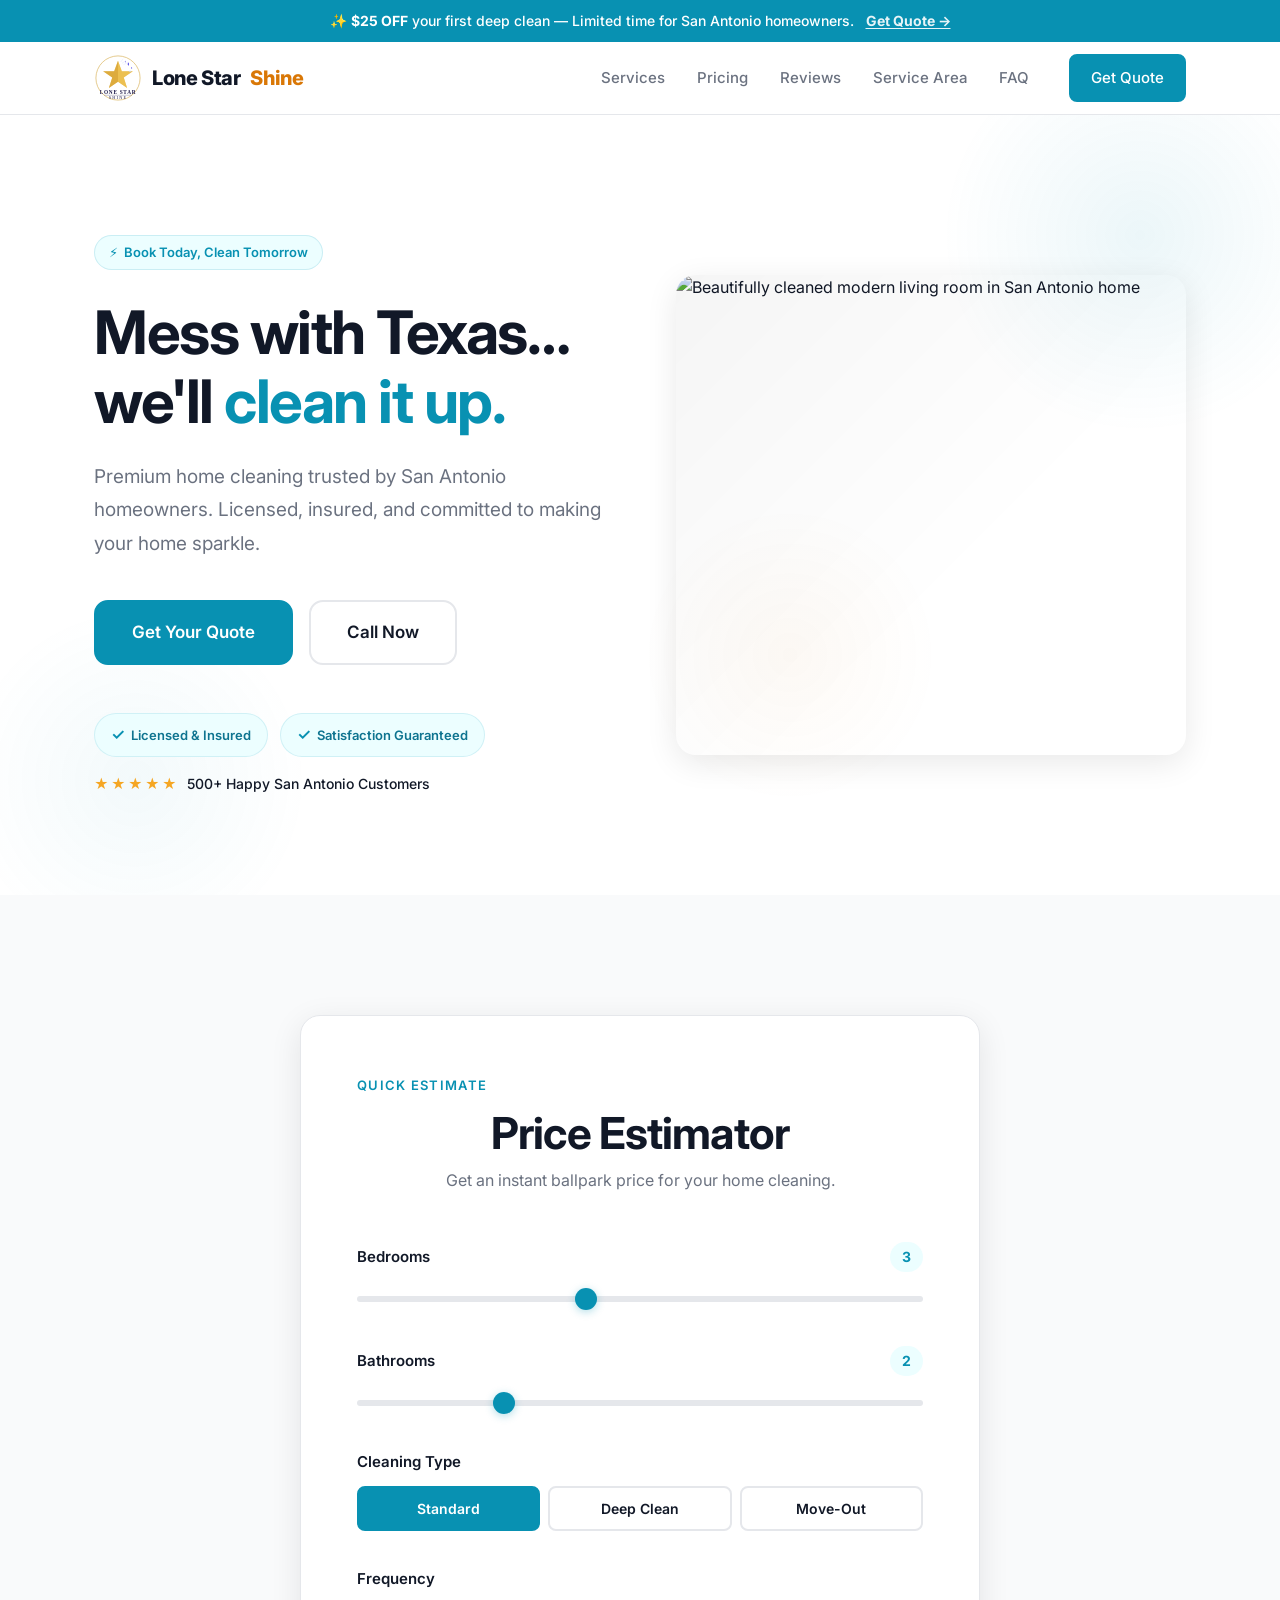
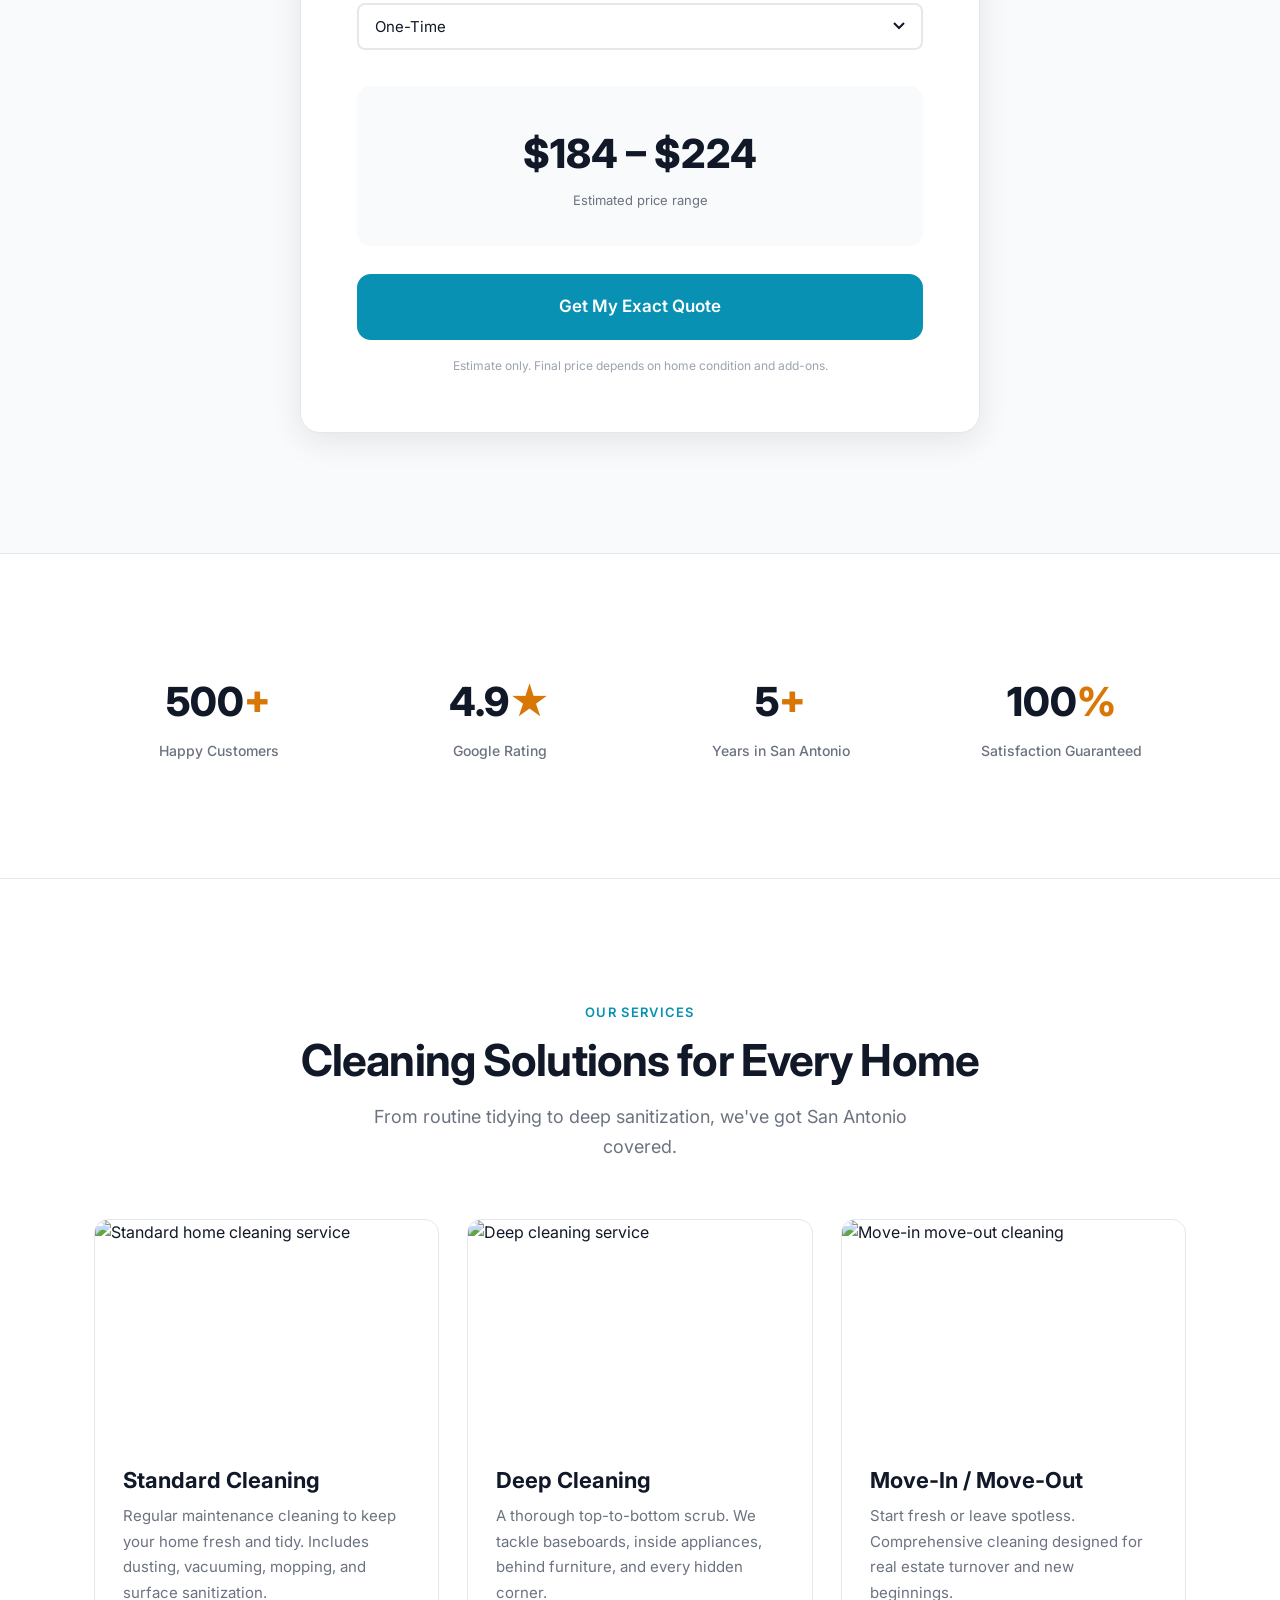
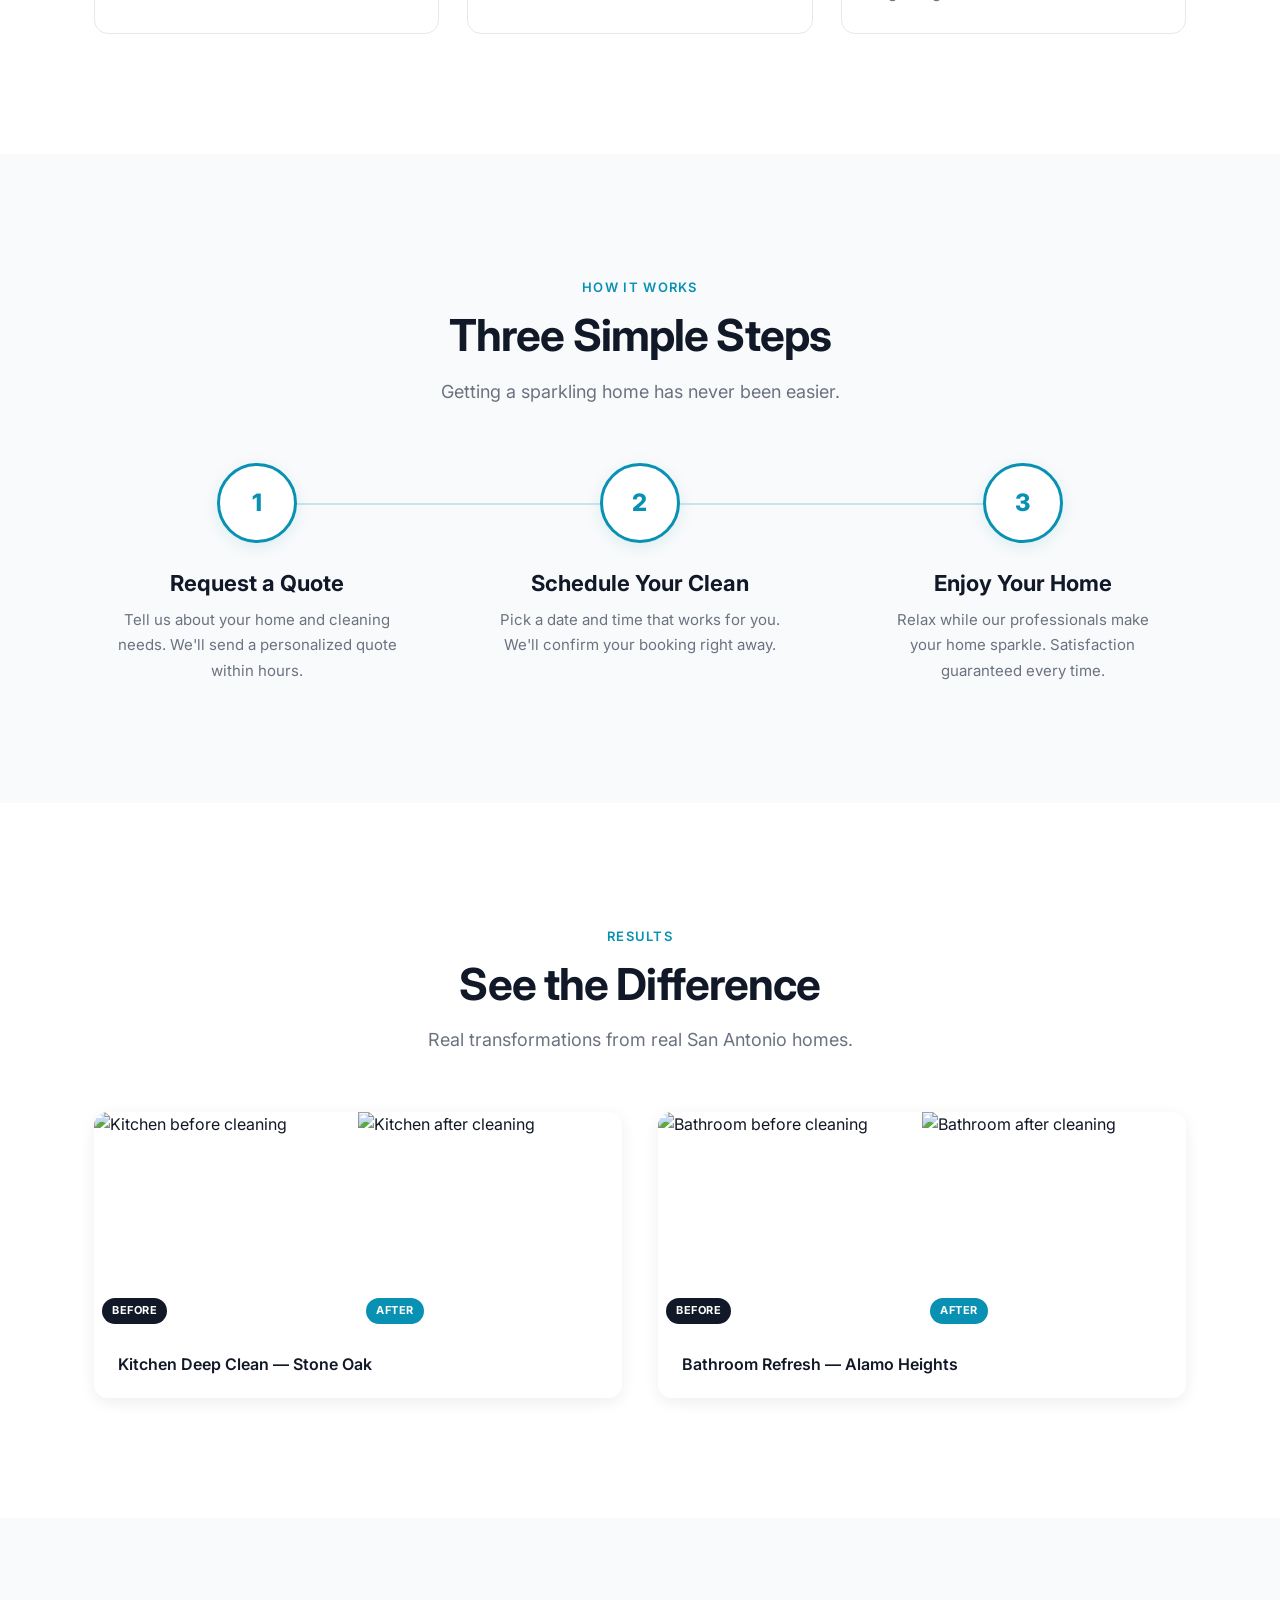
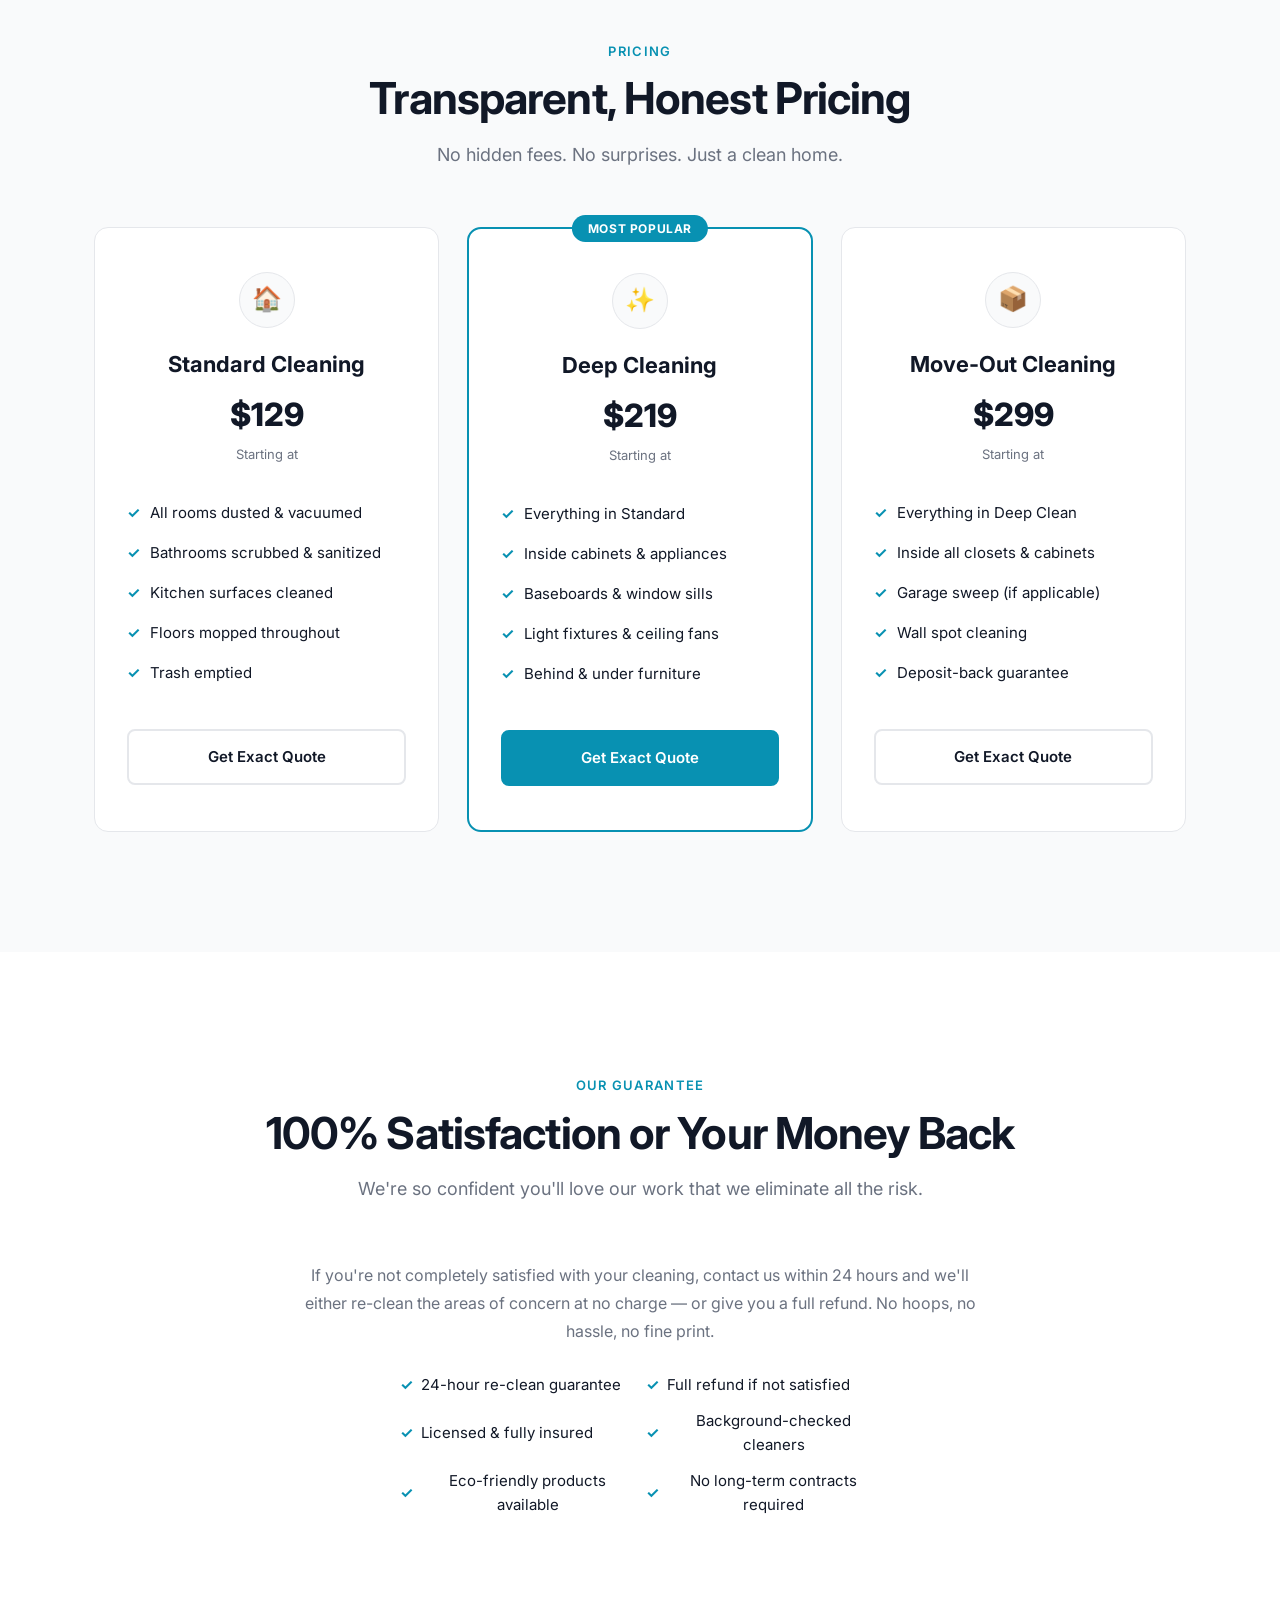
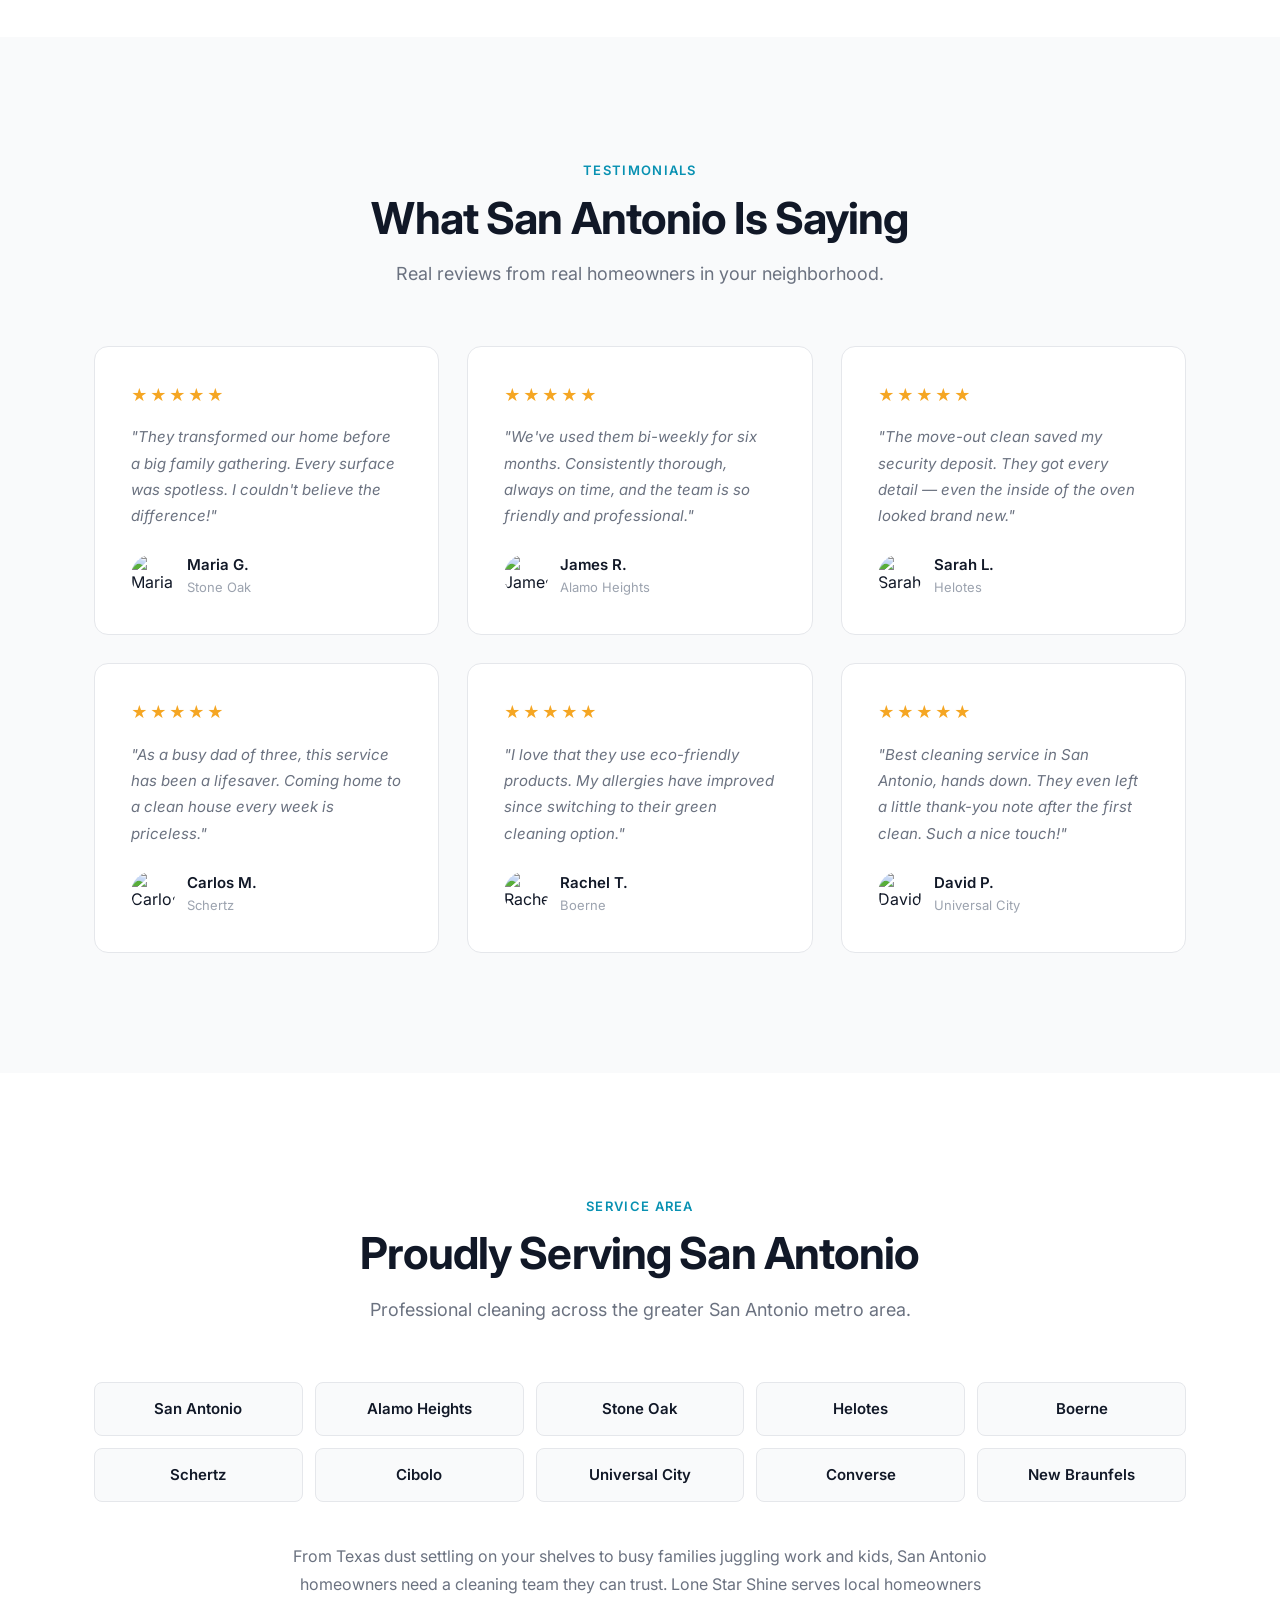
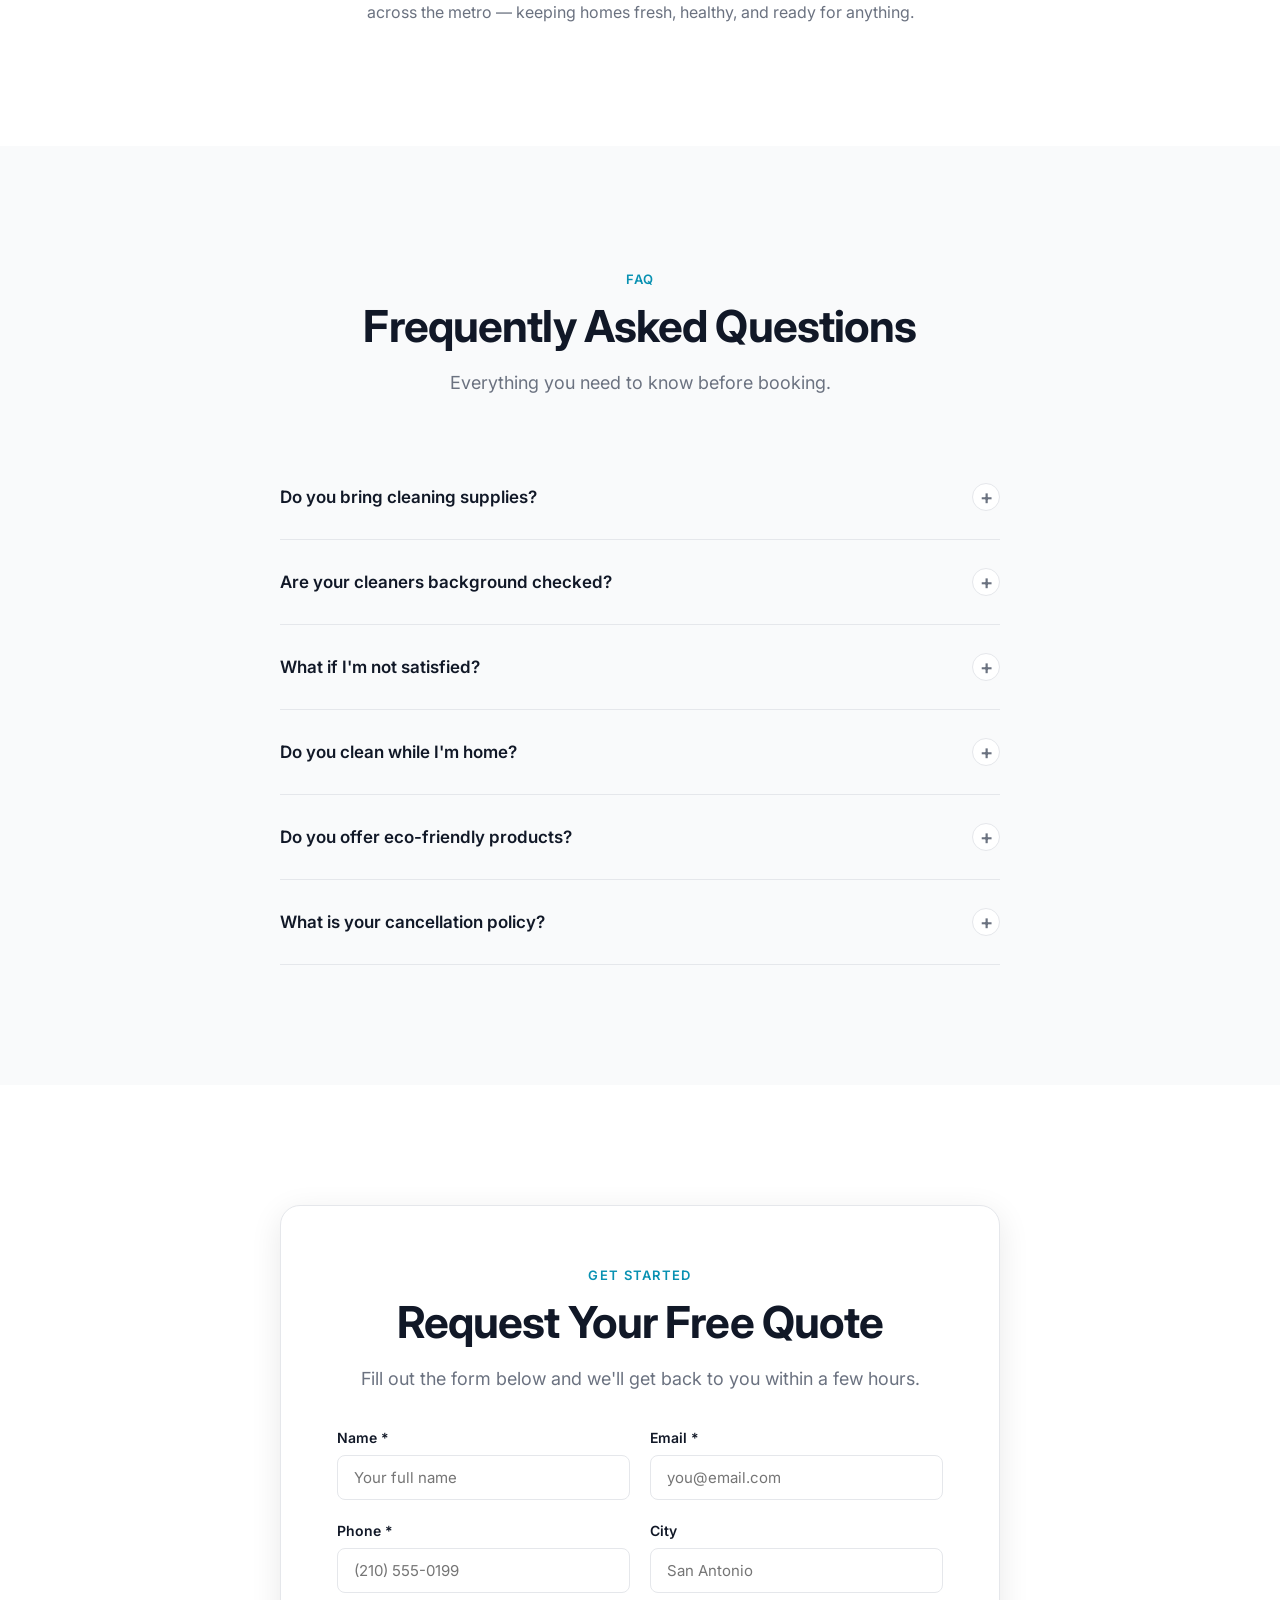
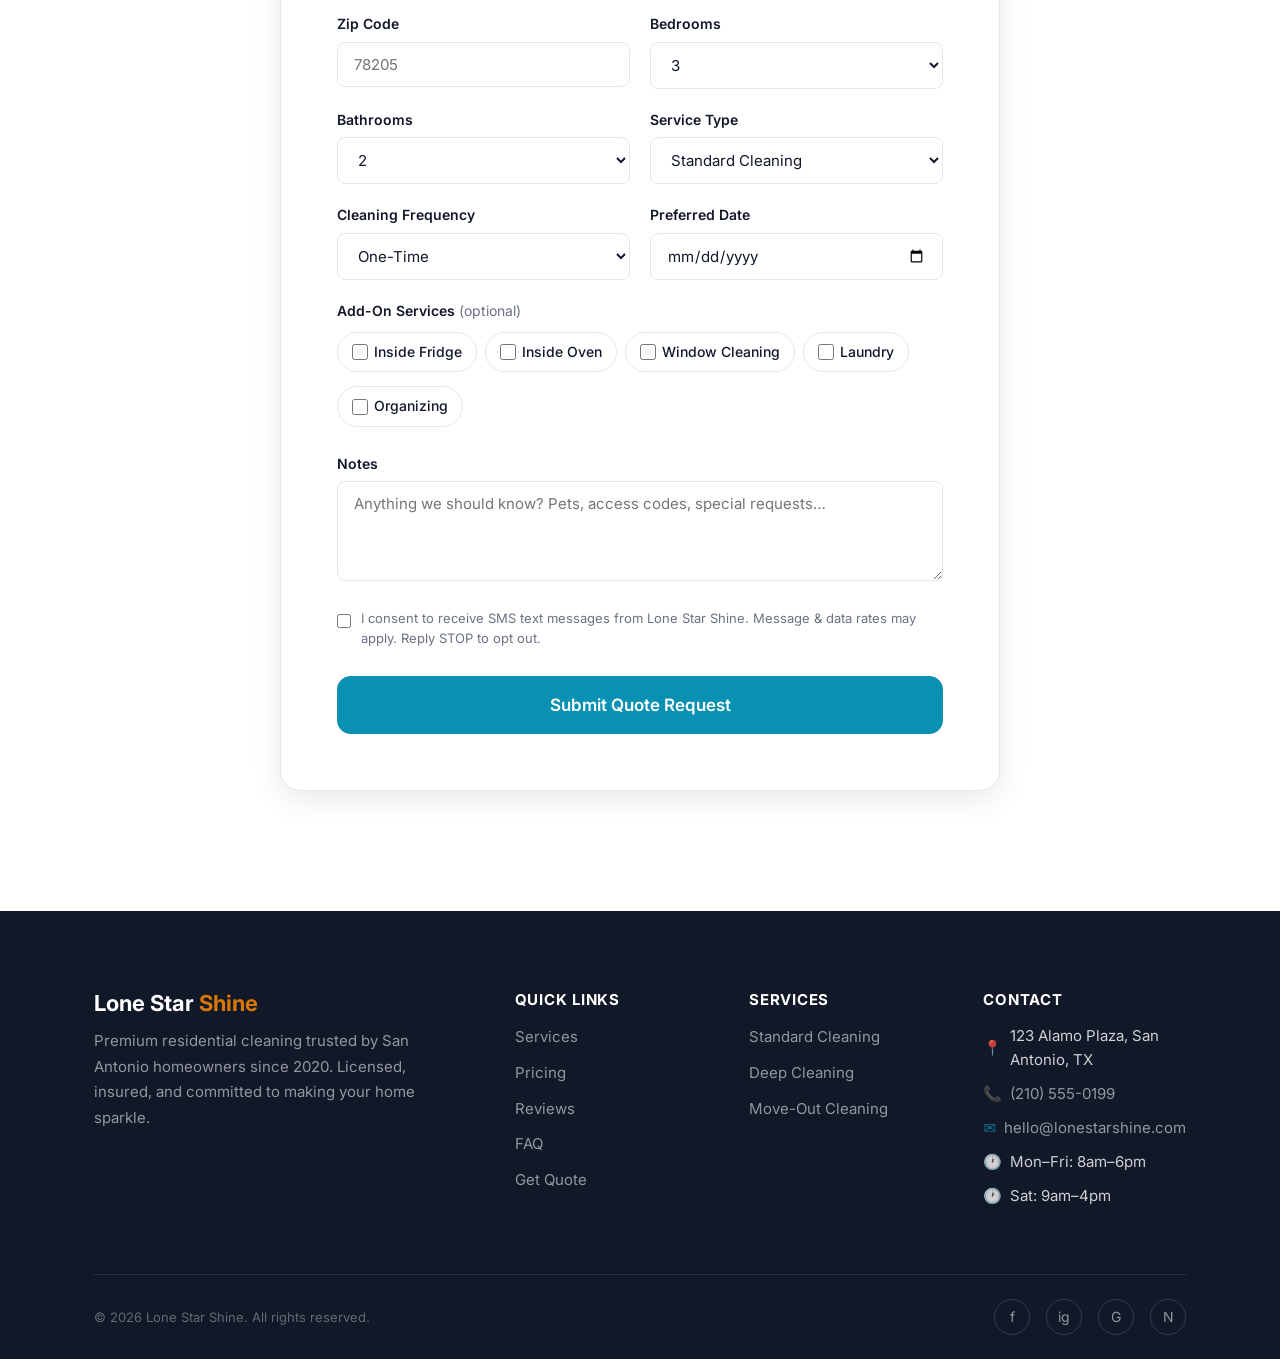
==== commit 5cf2dfea: "Overhaul Lone Star Shine color scheme and spacing for modern, clean look - Replace indigo/purple pal" ====
--- a/index.html
+++ b/index.html
@@ -390,10 +390,6 @@
 
   <!-- ========== GUARANTEE ========== -->
   <section class="guarantee">
-    <div class="nebula-container">
-      <div class="nebula-blob nebula-blob--blue" style="top:20%;right:-10%;"></div>
-      <div class="nebula-blob nebula-blob--purple" style="bottom:10%;left:-5%;"></div>
-    </div>
     <div class="container">
       <div class="text-center">
         <span class="section-label">Our Guarantee</span>
@@ -402,12 +398,7 @@
       </div>
 
       <div class="guarantee-content">
-        <div class="guarantee-badge">
-          <span class="badge-icon">🛡️</span>
-          <span class="badge-text">100%<br>Guaranteed</span>
-        </div>
         <div class="guarantee-details">
-          <h3>Zero Risk. Total Peace of Mind.</h3>
           <p>If you're not completely satisfied with your cleaning, contact us within 24 hours and we'll either re-clean the areas of concern at no charge — or give you a full refund. No hoops, no hassle, no fine print.</p>
           <ul class="guarantee-list">
             <li>24-hour re-clean guarantee</li>
@@ -701,19 +692,19 @@
               <label>Add-On Services <span style="font-weight:400;color:var(--gray);">(optional)</span></label>
               <div style="display:flex;flex-wrap:wrap;gap:8px;margin-top:4px;">
                 <label style="display:inline-flex;align-items:center;gap:6px;padding:8px 14px;border:1px solid var(--border);border-radius:100px;font-size:0.875rem;font-weight:500;cursor:pointer;transition:all 0.2s;">
-                  <input type="checkbox" name="addons" value="fridge" style="width:16px;height:16px;accent-color:var(--blue);"> Inside Fridge
+                  <input type="checkbox" name="addons" value="fridge" style="width:16px;height:16px;accent-color:var(--teal);"> Inside Fridge
                 </label>
                 <label style="display:inline-flex;align-items:center;gap:6px;padding:8px 14px;border:1px solid var(--border);border-radius:100px;font-size:0.875rem;font-weight:500;cursor:pointer;transition:all 0.2s;">
-                  <input type="checkbox" name="addons" value="oven" style="width:16px;height:16px;accent-color:var(--blue);"> Inside Oven
+                  <input type="checkbox" name="addons" value="oven" style="width:16px;height:16px;accent-color:var(--teal);"> Inside Oven
                 </label>
                 <label style="display:inline-flex;align-items:center;gap:6px;padding:8px 14px;border:1px solid var(--border);border-radius:100px;font-size:0.875rem;font-weight:500;cursor:pointer;transition:all 0.2s;">
-                  <input type="checkbox" name="addons" value="windows" style="width:16px;height:16px;accent-color:var(--blue);"> Window Cleaning
+                  <input type="checkbox" name="addons" value="windows" style="width:16px;height:16px;accent-color:var(--teal);"> Window Cleaning
                 </label>
                 <label style="display:inline-flex;align-items:center;gap:6px;padding:8px 14px;border:1px solid var(--border);border-radius:100px;font-size:0.875rem;font-weight:500;cursor:pointer;transition:all 0.2s;">
-                  <input type="checkbox" name="addons" value="laundry" style="width:16px;height:16px;accent-color:var(--blue);"> Laundry
+                  <input type="checkbox" name="addons" value="laundry" style="width:16px;height:16px;accent-color:var(--teal);"> Laundry
                 </label>
                 <label style="display:inline-flex;align-items:center;gap:6px;padding:8px 14px;border:1px solid var(--border);border-radius:100px;font-size:0.875rem;font-weight:500;cursor:pointer;transition:all 0.2s;">
-                  <input type="checkbox" name="addons" value="organizing" style="width:16px;height:16px;accent-color:var(--blue);"> Organizing
+                  <input type="checkbox" name="addons" value="organizing" style="width:16px;height:16px;accent-color:var(--teal);"> Organizing
                 </label>
               </div>
             </div>
@@ -737,7 +728,7 @@
         <div class="form-success" id="form-success">
           <div class="success-icon">✅</div>
           <h3>Thank You!</h3>
-          <p>We've received your quote request. Our team will get back to you within a few hours. In the meantime, feel free to call us at <a href="tel:2105550199" style="color:var(--blue);font-weight:600;">(210) 555-0199</a>.</p>
+          <p>We've received your quote request. Our team will get back to you within a few hours. In the meantime, feel free to call us at <a href="tel:2105550199" style="color:var(--teal);font-weight:600;">(210) 555-0199</a>.</p>
         </div>
       </div>
     </div>
--- a/styles.css
+++ b/styles.css
@@ -7,26 +7,37 @@
 *, *::before, *::after { box-sizing: border-box; margin: 0; padding: 0; }
 
 :root {
-  --navy: #1e1b4b;
-  --blue: #4F46E5;
-  --blue-dark: #3730a3;
-  --white: #FFFFFF;
-  --cloud: #f5f5f7;
-  --indigo-50: #f0efff;
-  --indigo-100: #e8e6ff;
-  --indigo-150: #dddaff;
-  --gold: #D4A017;
-  --gold-light: #F5C842;
-  --black: #1d1d1f;
-  --gray: #6e6e73;
-  --border: #e5e5e5;
-  --border-indigo: rgba(79,70,229,0.10);
-  --shadow-sm: 0 1px 3px rgba(0,0,0,0.06);
-  --shadow-md: 0 4px 16px rgba(0,0,0,0.08);
-  --shadow-lg: 0 8px 32px rgba(0,0,0,0.10);
+  /* Primary — clean teal (fresh, water, cleanliness) */
+  --teal: #0891b2;
+  --teal-dark: #0e7490;
+  --teal-light: #ecfeff;
+  --teal-50: #f0fdfa;
+
+  /* Accent — real gold/amber (Lone Star brand) */
+  --gold: #d97706;
+  --gold-light: #f59e0b;
+
+  /* Neutrals */
+  --black: #111827;
+  --gray: #6b7280;
+  --gray-light: #9ca3af;
+  --white: #ffffff;
+  --cloud: #f9fafb;
+  --border: #e5e7eb;
+
+  /* Footer dark */
+  --dark: #111827;
+
+  /* Shadows */
+  --shadow-sm: 0 1px 3px rgba(0,0,0,0.05);
+  --shadow-md: 0 4px 16px rgba(0,0,0,0.07);
+  --shadow-lg: 0 8px 32px rgba(0,0,0,0.09);
+
+  /* Radii */
   --radius-sm: 8px;
-  --radius-md: 12px;
-  --radius-lg: 16px;
+  --radius-md: 14px;
+  --radius-lg: 20px;
+
   --transition: 0.25s cubic-bezier(0.4, 0, 0.2, 1);
 }
 
@@ -48,37 +59,37 @@
 
 /* --- Container --- */
 .container {
-  max-width: 1160px;
+  max-width: 1140px;
   margin: 0 auto;
   padding: 0 24px;
 }
 
 /* --- Typography --- */
 h1, h2, h3, h4 {
-  color: var(--navy);
+  color: var(--black);
   font-weight: 700;
-  line-height: 1.2;
-}
-h1 { font-size: clamp(2.25rem, 5vw, 3.5rem); letter-spacing: -0.02em; }
-h2 { font-size: clamp(1.75rem, 3.5vw, 2.5rem); letter-spacing: -0.01em; }
+  line-height: 1.15;
+}
+h1 { font-size: clamp(2.5rem, 5vw, 3.75rem); letter-spacing: -0.025em; }
+h2 { font-size: clamp(1.875rem, 3.5vw, 2.75rem); letter-spacing: -0.02em; }
 h3 { font-size: clamp(1.125rem, 2vw, 1.375rem); }
-p { line-height: 1.65; color: var(--gray); }
+p { line-height: 1.7; color: var(--gray); }
 
 .section-label {
   display: inline-block;
   font-size: 0.8125rem;
   font-weight: 600;
   text-transform: uppercase;
-  letter-spacing: 0.08em;
-  color: var(--blue);
-  margin-bottom: 8px;
+  letter-spacing: 0.1em;
+  color: var(--teal);
+  margin-bottom: 12px;
 }
 .section-title { margin-bottom: 16px; }
 .section-subtitle {
   font-size: 1.125rem;
   color: var(--gray);
-  max-width: 600px;
-  margin: 0 auto 48px;
+  max-width: 580px;
+  margin: 0 auto 56px;
 }
 .text-center { text-align: center; }
 
@@ -99,30 +110,30 @@
   white-space: nowrap;
 }
 .btn-primary {
-  background: linear-gradient(135deg, var(--blue), var(--blue-dark));
+  background: var(--teal);
   color: var(--white);
-  border-color: var(--blue);
+  border-color: var(--teal);
 }
 .btn-primary:hover {
-  background: var(--blue-dark);
-  border-color: var(--blue-dark);
+  background: var(--teal-dark);
+  border-color: var(--teal-dark);
   transform: translateY(-2px);
-  box-shadow: 0 6px 20px rgba(79,70,229,0.35);
+  box-shadow: 0 6px 20px rgba(8,145,178,0.3);
 }
 .btn-secondary {
   background: transparent;
-  color: var(--navy);
-  border-color: var(--navy);
+  color: var(--black);
+  border-color: var(--border);
 }
 .btn-secondary:hover {
-  background: var(--navy);
-  color: var(--white);
+  background: var(--cloud);
+  border-color: var(--gray-light);
   transform: translateY(-2px);
   box-shadow: var(--shadow-md);
 }
 .btn-white {
   background: var(--white);
-  color: var(--blue);
+  color: var(--teal);
   border-color: var(--white);
 }
 .btn-white:hover {
@@ -134,7 +145,7 @@
 
 /* --- Offer Bar --- */
 .offer-bar {
-  background: var(--navy);
+  background: var(--teal);
   color: var(--white);
   text-align: center;
   padding: 10px 24px;
@@ -144,22 +155,23 @@
   z-index: 200;
 }
 .offer-bar a {
-  color: var(--blue);
+  color: var(--white);
   font-weight: 700;
   margin-left: 8px;
   text-decoration: underline;
   text-underline-offset: 2px;
-}
-.offer-bar a:hover { color: var(--white); }
+  opacity: 0.9;
+}
+.offer-bar a:hover { opacity: 1; }
 
 /* --- Header / Nav --- */
 .header {
   position: sticky;
   top: 0;
   z-index: 100;
-  background: rgba(255,255,255,0.95);
-  backdrop-filter: blur(16px);
-  -webkit-backdrop-filter: blur(16px);
+  background: rgba(255,255,255,0.96);
+  backdrop-filter: blur(20px);
+  -webkit-backdrop-filter: blur(20px);
   border-bottom: 1px solid var(--border);
   padding: 0;
 }
@@ -175,11 +187,11 @@
   gap: 10px;
   font-size: 1.25rem;
   font-weight: 800;
-  color: var(--navy);
+  color: var(--black);
   letter-spacing: -0.02em;
 }
 .header-logo .logo-star {
-  color: var(--blue);
+  color: var(--gold);
 }
 .header-logo img {
   height: 48px;
@@ -194,11 +206,11 @@
 .nav-links a {
   font-size: 0.9375rem;
   font-weight: 500;
-  color: var(--navy);
+  color: var(--gray);
   transition: color var(--transition);
   position: relative;
 }
-.nav-links a:hover { color: var(--blue); }
+.nav-links a:hover { color: var(--black); }
 .nav-links a::after {
   content: '';
   position: absolute;
@@ -206,7 +218,7 @@
   left: 0;
   width: 0;
   height: 2px;
-  background: var(--blue);
+  background: var(--teal);
   transition: width var(--transition);
 }
 .nav-links a:hover::after { width: 100%; }
@@ -228,7 +240,7 @@
   display: block;
   width: 24px;
   height: 2px;
-  background: var(--navy);
+  background: var(--black);
   transition: all var(--transition);
   border-radius: 2px;
 }
@@ -255,7 +267,7 @@
   padding: 14px 16px;
   font-size: 1.0625rem;
   font-weight: 500;
-  color: var(--navy);
+  color: var(--black);
   border-radius: var(--radius-sm);
   transition: background var(--transition);
 }
@@ -265,14 +277,14 @@
 /* --- Hero --- */
 .hero {
   position: relative;
-  padding: 96px 0 80px;
+  padding: 120px 0 100px;
   background: var(--white);
   overflow: hidden;
 }
 .hero .container {
   display: grid;
   grid-template-columns: 1fr 1fr;
-  gap: 64px;
+  gap: 72px;
   align-items: center;
 }
 .hero-content { position: relative; z-index: 2; }
@@ -280,35 +292,35 @@
   display: inline-flex;
   align-items: center;
   gap: 6px;
-  background: rgba(79,70,229,0.08);
-  color: var(--blue);
+  background: var(--teal-light);
+  color: var(--teal);
   font-size: 0.8125rem;
   font-weight: 600;
   padding: 6px 14px;
   border-radius: 100px;
-  margin-bottom: 24px;
-  border: 1px solid rgba(79,70,229,0.12);
+  margin-bottom: 28px;
+  border: 1px solid rgba(8,145,178,0.15);
 }
 .hero-badge::before { content: '⚡'; }
-.hero h1 { margin-bottom: 20px; }
-.hero h1 .gold { color: var(--blue); }
+.hero h1 { margin-bottom: 24px; }
+.hero h1 .gold { color: var(--teal); }
 .hero-sub {
   font-size: 1.1875rem;
   color: var(--gray);
-  margin-bottom: 32px;
-  line-height: 1.7;
+  margin-bottom: 40px;
+  line-height: 1.75;
 }
 .hero-ctas {
   display: flex;
   gap: 16px;
-  margin-bottom: 24px;
+  margin-bottom: 48px;
   flex-wrap: wrap;
 }
 .hero-trust {
   display: flex;
   flex-wrap: wrap;
   gap: 12px;
-  margin-bottom: 24px;
+  margin-bottom: 16px;
 }
 .trust-badge {
   display: inline-flex;
@@ -316,20 +328,19 @@
   gap: 6px;
   font-size: 0.8125rem;
   font-weight: 600;
-  color: var(--blue);
-  background: var(--white);
+  color: var(--teal-dark);
+  background: var(--teal-light);
   padding: 8px 16px;
   border-radius: 100px;
-  border: 1px solid rgba(79,70,229,0.15);
-  box-shadow: var(--shadow-sm);
-}
-.trust-badge .icon { color: var(--blue); font-size: 1rem; }
+  border: 1px solid rgba(8,145,178,0.12);
+}
+.trust-badge .icon { color: var(--teal); font-size: 1rem; }
 .hero-rating {
   display: flex;
   align-items: center;
   gap: 8px;
   font-size: 0.875rem;
-  color: var(--navy);
+  color: var(--black);
   font-weight: 500;
 }
 .hero-rating .stars { color: #F5A623; letter-spacing: 2px; }
@@ -349,13 +360,13 @@
   content: '';
   position: absolute;
   inset: 0;
-  background: linear-gradient(135deg, rgba(10,31,68,0.08) 0%, transparent 60%);
+  background: linear-gradient(135deg, rgba(0,0,0,0.04) 0%, transparent 60%);
 }
 
 /* --- Quick Estimator --- */
 .estimator {
-  padding: 96px 0;
-  background: var(--indigo-50);
+  padding: 120px 0;
+  background: var(--cloud);
 }
 .estimator-card {
   max-width: 680px;
@@ -363,31 +374,31 @@
   background: var(--white);
   border: 1px solid var(--border);
   border-radius: var(--radius-lg);
-  padding: 48px;
+  padding: 56px;
   box-shadow: var(--shadow-lg);
 }
 .estimator-card h2 { margin-bottom: 8px; text-align: center; }
 .estimator-subtitle {
   text-align: center;
-  margin-bottom: 40px;
+  margin-bottom: 48px;
   font-size: 1rem;
 }
-.slider-group { margin-bottom: 32px; }
+.slider-group { margin-bottom: 36px; }
 .slider-label {
   display: flex;
   justify-content: space-between;
   align-items: center;
   margin-bottom: 12px;
   font-weight: 600;
-  color: var(--navy);
+  color: var(--black);
   font-size: 0.9375rem;
 }
 .slider-value {
-  background: var(--indigo-50);
+  background: var(--teal-light);
   padding: 4px 12px;
   border-radius: 100px;
   font-size: 0.875rem;
-  color: var(--blue);
+  color: var(--teal);
   font-weight: 700;
 }
 input[type="range"] {
@@ -404,9 +415,9 @@
   width: 22px;
   height: 22px;
   border-radius: 50%;
-  background: var(--navy);
+  background: var(--teal);
   cursor: pointer;
-  box-shadow: 0 2px 8px rgba(10,31,68,0.25);
+  box-shadow: 0 2px 8px rgba(8,145,178,0.3);
   transition: transform var(--transition);
 }
 input[type="range"]::-webkit-slider-thumb:hover { transform: scale(1.15); }
@@ -414,16 +425,16 @@
   width: 22px;
   height: 22px;
   border-radius: 50%;
-  background: var(--navy);
+  background: var(--teal);
   cursor: pointer;
   border: none;
-  box-shadow: 0 2px 8px rgba(10,31,68,0.25);
+  box-shadow: 0 2px 8px rgba(8,145,178,0.3);
 }
 
 .type-buttons {
   display: flex;
   gap: 8px;
-  margin-bottom: 32px;
+  margin-bottom: 36px;
   flex-wrap: wrap;
 }
 .type-btn {
@@ -433,7 +444,7 @@
   border: 2px solid var(--border);
   border-radius: var(--radius-sm);
   background: var(--white);
-  color: var(--navy);
+  color: var(--black);
   font-weight: 600;
   font-size: 0.875rem;
   cursor: pointer;
@@ -443,15 +454,15 @@
 }
 .type-btn.active,
 .type-btn:hover {
-  border-color: var(--navy);
-  background: var(--navy);
+  border-color: var(--teal);
+  background: var(--teal);
   color: var(--white);
 }
-.freq-group { margin-bottom: 32px; }
+.freq-group { margin-bottom: 36px; }
 .freq-group label {
   display: block;
   font-weight: 600;
-  color: var(--navy);
+  color: var(--black);
   font-size: 0.9375rem;
   margin-bottom: 12px;
 }
@@ -462,28 +473,28 @@
   border-radius: var(--radius-sm);
   font-size: 0.9375rem;
   font-family: inherit;
-  color: var(--navy);
+  color: var(--black);
   background: var(--white);
   cursor: pointer;
   transition: border-color var(--transition);
   appearance: none;
-  background-image: url("data:image/svg+xml,%3Csvg xmlns='http://www.w3.org/2000/svg' width='12' height='8'%3E%3Cpath d='M1 1l5 5 5-5' stroke='%230A1F44' stroke-width='2' fill='none'/%3E%3C/svg%3E");
+  background-image: url("data:image/svg+xml,%3Csvg xmlns='http://www.w3.org/2000/svg' width='12' height='8'%3E%3Cpath d='M1 1l5 5 5-5' stroke='%23111827' stroke-width='2' fill='none'/%3E%3C/svg%3E");
   background-repeat: no-repeat;
   background-position: right 16px center;
 }
-.freq-group select:focus { border-color: var(--navy); outline: none; }
+.freq-group select:focus { border-color: var(--teal); outline: none; }
 
 .estimate-result {
   text-align: center;
-  padding: 32px;
-  background: linear-gradient(135deg, var(--indigo-50), var(--white));
+  padding: 36px;
+  background: var(--cloud);
   border-radius: var(--radius-md);
-  margin-bottom: 24px;
+  margin-bottom: 28px;
 }
 .estimate-price {
   font-size: 2.5rem;
   font-weight: 800;
-  color: var(--navy);
+  color: var(--black);
   margin-bottom: 4px;
 }
 .estimate-note {
@@ -493,55 +504,51 @@
 .estimate-disclaimer {
   text-align: center;
   font-size: 0.75rem;
-  color: var(--gray);
+  color: var(--gray-light);
   margin-top: 16px;
 }
 
 /* --- Social Proof --- */
 .social-proof {
-  padding: 64px 0;
-  background: var(--navy);
+  padding: 80px 0;
+  background: var(--white);
+  border-top: 1px solid var(--border);
+  border-bottom: 1px solid var(--border);
 }
 .proof-grid {
   display: grid;
   grid-template-columns: repeat(4, 1fr);
-  gap: 24px;
+  gap: 32px;
 }
 .proof-card {
   text-align: center;
-  padding: 32px 16px;
-  background: rgba(255,255,255,0.06);
-  border: 1px solid rgba(255,255,255,0.10);
-  border-radius: var(--radius-md);
-  transition: transform var(--transition), background var(--transition);
-  backdrop-filter: blur(8px);
+  padding: 36px 16px;
 }
 .proof-card:hover {
-  transform: translateY(-4px);
-  background: rgba(255,255,255,0.10);
+  transform: translateY(-2px);
 }
 .proof-number {
-  font-size: 2.25rem;
+  font-size: 2.5rem;
   font-weight: 800;
-  color: var(--white);
-  margin-bottom: 4px;
-}
-.proof-number .gold { color: var(--gold-light); }
+  color: var(--black);
+  margin-bottom: 6px;
+}
+.proof-number .gold { color: var(--gold); }
 .proof-label {
   font-size: 0.875rem;
-  color: rgba(255,255,255,0.6);
+  color: var(--gray);
   font-weight: 500;
 }
 
 /* --- Services --- */
 .services {
-  padding: 96px 0;
-  background: var(--indigo-100);
+  padding: 120px 0;
+  background: var(--white);
 }
 .services-grid {
   display: grid;
   grid-template-columns: repeat(3, 1fr);
-  gap: 24px;
+  gap: 28px;
 }
 .service-card {
   background: var(--white);
@@ -555,7 +562,7 @@
   box-shadow: var(--shadow-lg);
 }
 .service-card-img {
-  height: 200px;
+  height: 220px;
   overflow: hidden;
 }
 .service-card-img img {
@@ -566,20 +573,20 @@
 }
 .service-card:hover .service-card-img img { transform: scale(1.05); }
 .service-card-body {
-  padding: 24px;
-}
-.service-card-body h3 { margin-bottom: 8px; }
+  padding: 28px;
+}
+.service-card-body h3 { margin-bottom: 10px; }
 .service-card-body p { font-size: 0.9375rem; }
 
 /* --- How It Works --- */
 .how-it-works {
-  padding: 96px 0;
-  background: var(--white);
+  padding: 120px 0;
+  background: var(--cloud);
 }
 .steps-grid {
   display: grid;
   grid-template-columns: repeat(3, 1fr);
-  gap: 48px;
+  gap: 56px;
   position: relative;
 }
 .steps-grid::before {
@@ -589,8 +596,8 @@
   left: 16.67%;
   right: 16.67%;
   height: 2px;
-  background: var(--blue);
-  opacity: 0.3;
+  background: var(--teal);
+  opacity: 0.2;
 }
 .step {
   text-align: center;
@@ -601,30 +608,30 @@
   height: 80px;
   border-radius: 50%;
   background: var(--white);
-  border: 3px solid var(--blue);
-  box-shadow: 0 4px 16px rgba(79,70,229,0.15);
+  border: 3px solid var(--teal);
+  box-shadow: 0 4px 16px rgba(8,145,178,0.12);
   display: flex;
   align-items: center;
   justify-content: center;
   font-size: 1.5rem;
   font-weight: 800;
-  color: var(--navy);
-  margin: 0 auto 24px;
+  color: var(--teal);
+  margin: 0 auto 28px;
   position: relative;
   z-index: 2;
 }
-.step h3 { margin-bottom: 8px; }
+.step h3 { margin-bottom: 10px; }
 .step p { font-size: 0.9375rem; max-width: 280px; margin: 0 auto; }
 
 /* --- Before / After --- */
 .before-after {
-  padding: 96px 0;
-  background: var(--indigo-50);
+  padding: 120px 0;
+  background: var(--white);
 }
 .ba-grid {
   display: grid;
   grid-template-columns: repeat(2, 1fr);
-  gap: 32px;
+  gap: 36px;
 }
 .ba-card {
   border-radius: var(--radius-md);
@@ -651,7 +658,7 @@
   position: absolute;
   bottom: 8px;
   left: 8px;
-  background: var(--navy);
+  background: var(--black);
   color: var(--white);
   font-size: 0.6875rem;
   font-weight: 700;
@@ -660,29 +667,29 @@
   text-transform: uppercase;
   letter-spacing: 0.05em;
 }
-.ba-images .ba-label.after-label { background: var(--blue); }
+.ba-images .ba-label.after-label { background: var(--teal); }
 .ba-caption {
   padding: 20px 24px;
   font-weight: 600;
-  color: var(--navy);
+  color: var(--black);
   background: var(--white);
 }
 
 /* --- Pricing --- */
 .pricing {
-  padding: 96px 0;
-  background: var(--white);
+  padding: 120px 0;
+  background: var(--cloud);
 }
 .pricing-grid {
   display: grid;
   grid-template-columns: repeat(3, 1fr);
-  gap: 24px;
+  gap: 28px;
 }
 .pricing-card {
   background: var(--white);
   border: 1px solid var(--border);
   border-radius: var(--radius-md);
-  padding: 40px 32px;
+  padding: 44px 32px;
   text-align: center;
   transition: transform var(--transition), box-shadow var(--transition);
   position: relative;
@@ -692,7 +699,7 @@
   box-shadow: var(--shadow-lg);
 }
 .pricing-card.featured {
-  border-color: var(--blue);
+  border-color: var(--teal);
   border-width: 2px;
 }
 .pricing-card.featured::before {
@@ -701,7 +708,7 @@
   top: -14px;
   left: 50%;
   transform: translateX(-50%);
-  background: var(--blue);
+  background: var(--teal);
   color: var(--white);
   font-size: 0.75rem;
   font-weight: 700;
@@ -714,29 +721,29 @@
   width: 56px;
   height: 56px;
   border-radius: 50%;
-  background: linear-gradient(135deg, var(--indigo-50), var(--white));
+  background: var(--cloud);
   display: flex;
   align-items: center;
   justify-content: center;
   font-size: 1.5rem;
-  margin: 0 auto 20px;
-  border: 2px solid var(--indigo-150);
+  margin: 0 auto 24px;
+  border: 1px solid var(--border);
 }
 .pricing-card h3 { margin-bottom: 12px; }
 .pricing-card .price {
   font-size: 2rem;
   font-weight: 800;
-  color: var(--navy);
+  color: var(--black);
   margin-bottom: 4px;
 }
 .pricing-card .price-note {
   font-size: 0.8125rem;
   color: var(--gray);
-  margin-bottom: 24px;
+  margin-bottom: 28px;
 }
 .pricing-features {
   text-align: left;
-  margin-bottom: 32px;
+  margin-bottom: 36px;
 }
 .pricing-features li {
   padding: 8px 0;
@@ -748,124 +755,85 @@
 }
 .pricing-features li::before {
   content: '✓';
-  color: var(--blue);
+  color: var(--teal);
   font-weight: 700;
   flex-shrink: 0;
 }
 
-/* --- Guarantee Section (dark band) --- */
+/* --- Guarantee Section --- */
 .guarantee {
-  padding: 80px 0;
-  background: var(--navy);
-  color: var(--white);
-}
-.guarantee .section-label {
-  color: var(--blue);
-}
-.guarantee .section-title {
-  color: var(--white);
-}
-.guarantee .section-subtitle {
-  color: rgba(255,255,255,0.7);
+  padding: 120px 0;
+  background: var(--white);
 }
 .guarantee-content {
-  display: flex;
-  align-items: center;
-  gap: 48px;
-  max-width: 900px;
+  max-width: 700px;
   margin: 0 auto;
-}
-.guarantee-badge {
-  flex-shrink: 0;
-  width: 180px;
-  height: 180px;
-  border-radius: 50%;
-  border: 4px solid var(--gold);
-  display: flex;
-  flex-direction: column;
-  align-items: center;
-  justify-content: center;
   text-align: center;
-  background: radial-gradient(circle, rgba(212,160,23,0.15) 0%, rgba(212,160,23,0.05) 70%);
-  box-shadow: 0 0 40px rgba(212,160,23,0.20), 0 0 80px rgba(212,160,23,0.08);
-}
-.guarantee-badge .badge-icon {
+}
+.guarantee-icon {
   font-size: 3rem;
-  margin-bottom: 4px;
-}
-.guarantee-badge .badge-text {
-  font-size: 0.8125rem;
-  font-weight: 700;
-  text-transform: uppercase;
-  letter-spacing: 0.08em;
-  line-height: 1.3;
-  color: var(--gold-light);
-}
-.guarantee-details {
-  flex: 1;
+  margin-bottom: 16px;
 }
 .guarantee-details h3 {
-  color: var(--white);
   font-size: 1.5rem;
   margin-bottom: 16px;
 }
 .guarantee-details p {
-  color: rgba(255,255,255,0.7);
+  color: var(--gray);
   font-size: 1rem;
-  line-height: 1.7;
-  margin-bottom: 16px;
+  line-height: 1.75;
+  margin-bottom: 28px;
 }
 .guarantee-list {
   display: grid;
   grid-template-columns: 1fr 1fr;
-  gap: 10px;
+  gap: 12px;
+  max-width: 480px;
+  margin: 0 auto;
 }
 .guarantee-list li {
   font-size: 0.9375rem;
-  color: rgba(255,255,255,0.85);
+  color: var(--black);
   display: flex;
   align-items: center;
   gap: 8px;
 }
 .guarantee-list li::before {
   content: '✓';
-  color: var(--blue);
+  color: var(--teal);
   font-weight: 700;
   flex-shrink: 0;
 }
 
 /* --- Reviews --- */
 .reviews {
-  padding: 96px 0;
-  background: var(--navy);
-  color: var(--white);
+  padding: 120px 0;
+  background: var(--cloud);
 }
 .reviews .section-label {
-  color: var(--gold-light);
+  color: var(--teal);
 }
 .reviews .section-title {
-  color: var(--white);
+  color: var(--black);
 }
 .reviews .section-subtitle {
-  color: rgba(255,255,255,0.7);
+  color: var(--gray);
 }
 .reviews-grid {
   display: grid;
   grid-template-columns: repeat(3, 1fr);
-  gap: 24px;
+  gap: 28px;
 }
 .review-card {
-  background: rgba(255,255,255,0.06);
-  border: 1px solid rgba(255,255,255,0.10);
+  background: var(--white);
+  border: 1px solid var(--border);
   border-radius: var(--radius-md);
-  padding: 32px;
-  box-shadow: none;
-  transition: transform var(--transition), background var(--transition);
-  backdrop-filter: blur(8px);
+  padding: 36px;
+  transition: transform var(--transition), box-shadow var(--transition);
 }
 .review-card:hover {
   transform: translateY(-4px);
-  background: rgba(255,255,255,0.10);
+  box-shadow: var(--shadow-lg);
 }
 .review-stars {
   color: #F5A623;
@@ -875,9 +843,9 @@
 }
 .review-text {
   font-size: 0.9375rem;
-  color: rgba(255,255,255,0.85);
-  line-height: 1.7;
-  margin-bottom: 20px;
+  color: var(--gray);
+  line-height: 1.75;
+  margin-bottom: 24px;
   font-style: italic;
 }
 .review-author {
@@ -893,55 +861,55 @@
 }
 .review-name {
   font-weight: 600;
-  color: var(--white);
+  color: var(--black);
   font-size: 0.9375rem;
 }
 .review-location {
   font-size: 0.8125rem;
-  color: rgba(255,255,255,0.5);
+  color: var(--gray-light);
 }
 
 /* --- Service Area --- */
 .service-area {
-  padding: 96px 0;
-  background: var(--indigo-50);
+  padding: 120px 0;
+  background: var(--white);
 }
 .area-grid {
   display: grid;
   grid-template-columns: repeat(5, 1fr);
   gap: 12px;
-  margin-bottom: 32px;
+  margin-bottom: 40px;
 }
 .area-tag {
-  padding: 12px 16px;
-  background: var(--indigo-100);
+  padding: 14px 16px;
+  background: var(--cloud);
   border-radius: var(--radius-sm);
   text-align: center;
   font-weight: 600;
   font-size: 0.9375rem;
-  color: var(--navy);
+  color: var(--black);
   transition: all var(--transition);
-  border: 1px solid var(--indigo-150);
+  border: 1px solid var(--border);
 }
 .area-tag:hover {
-  background: var(--blue);
+  background: var(--teal);
   color: var(--white);
-  border-color: var(--blue);
+  border-color: var(--teal);
   transform: translateY(-2px);
-  box-shadow: 0 4px 12px rgba(79,70,229,0.25);
+  box-shadow: 0 4px 12px rgba(8,145,178,0.2);
 }
 .area-text {
   max-width: 700px;
   margin: 0 auto;
   text-align: center;
   font-size: 1rem;
-  line-height: 1.7;
+  line-height: 1.75;
 }
 
 /* --- FAQ --- */
 .faq {
-  padding: 96px 0;
-  background: var(--indigo-50);
+  padding: 120px 0;
+  background: var(--cloud);
 }
 .faq-list {
   max-width: 720px;
@@ -955,35 +923,37 @@
   display: flex;
   justify-content: space-between;
   align-items: center;
-  padding: 24px 0;
+  padding: 28px 0;
   background: none;
   border: none;
   cursor: pointer;
   font-family: inherit;
   font-size: 1.0625rem;
   font-weight: 600;
-  color: var(--navy);
+  color: var(--black);
   text-align: left;
   gap: 16px;
   transition: color var(--transition);
 }
-.faq-question:hover { color: var(--blue); }
+.faq-question:hover { color: var(--teal); }
 .faq-icon {
   flex-shrink: 0;
   width: 28px;
   height: 28px;
   border-radius: 50%;
-  background: var(--indigo-100);
+  background: var(--white);
+  border: 1px solid var(--border);
   display: flex;
   align-items: center;
   justify-content: center;
   font-size: 1.25rem;
-  color: var(--navy);
-  transition: transform var(--transition), background var(--transition);
+  color: var(--gray);
+  transition: transform var(--transition), background var(--transition), color var(--transition), border-color var(--transition);
 }
 .faq-item.active .faq-icon {
   transform: rotate(45deg);
-  background: var(--navy);
+  background: var(--teal);
+  border-color: var(--teal);
   color: var(--white);
 }
 .faq-answer {
@@ -994,7 +964,7 @@
 .faq-answer-inner {
   padding: 16px 20px;
   font-size: 0.9375rem;
-  line-height: 1.7;
+  line-height: 1.75;
   color: var(--gray);
   background: var(--white);
   border-radius: var(--radius-sm);
@@ -1003,8 +973,8 @@
 
 /* --- Quote Form --- */
 .quote-form-section {
-  padding: 96px 0;
-  background: var(--indigo-50);
+  padding: 120px 0;
+  background: var(--white);
 }
 .quote-card {
   max-width: 720px;
@@ -1012,7 +982,7 @@
   background: var(--white);
   border: 1px solid var(--border);
   border-radius: var(--radius-lg);
-  padding: 48px;
+  padding: 56px;
   box-shadow: var(--shadow-lg);
 }
 .form-grid {
@@ -1025,26 +995,27 @@
 .form-group label {
   font-size: 0.875rem;
   font-weight: 600;
-  color: var(--navy);
+  color: var(--black);
   margin-bottom: 6px;
 }
 .form-group input,
 .form-group select,
 .form-group textarea {
   padding: 12px 16px;
-  border: 2px solid var(--border);
+  border: 1.5px solid var(--border);
   border-radius: var(--radius-sm);
   font-size: 0.9375rem;
   font-family: inherit;
-  color: var(--navy);
-  transition: border-color var(--transition);
+  color: var(--black);
+  transition: border-color var(--transition), box-shadow var(--transition);
   background: var(--white);
 }
 .form-group input:focus,
 .form-group select:focus,
 .form-group textarea:focus {
-  border-color: var(--navy);
+  border-color: var(--teal);
   outline: none;
+  box-shadow: 0 0 0 3px rgba(8,145,178,0.1);
 }
 .form-group textarea { resize: vertical; min-height: 100px; }
 .form-group input.error,
@@ -1070,7 +1041,7 @@
   margin-top: 3px;
   width: 18px;
   height: 18px;
-  accent-color: var(--navy);
+  accent-color: var(--teal);
 }
 .consent-group label {
   font-size: 0.8125rem;
@@ -1099,23 +1070,23 @@
 
 /* --- Footer --- */
 .footer {
-  background: var(--navy);
+  background: var(--dark);
   color: rgba(255,255,255,0.8);
-  padding: 64px 0 0;
+  padding: 80px 0 0;
 }
 .footer-grid {
   display: grid;
   grid-template-columns: 2fr 1fr 1fr 1fr;
   gap: 48px;
-  margin-bottom: 48px;
+  margin-bottom: 56px;
 }
 .footer-brand h3 {
   color: var(--white);
   font-size: 1.375rem;
   margin-bottom: 12px;
 }
-.footer-brand h3 .gold { color: var(--blue); }
-.footer-brand p { font-size: 0.9375rem; line-height: 1.7; color: rgba(255,255,255,0.6); }
+.footer-brand h3 .gold { color: var(--gold); }
+.footer-brand p { font-size: 0.9375rem; line-height: 1.7; color: rgba(255,255,255,0.55); }
 .footer h4 {
   color: var(--white);
   font-size: 0.9375rem;
@@ -1128,17 +1099,17 @@
 }
 .footer ul a {
   font-size: 0.9375rem;
-  color: rgba(255,255,255,0.6);
+  color: rgba(255,255,255,0.55);
   transition: color var(--transition);
 }
-.footer ul a:hover { color: var(--blue); }
+.footer ul a:hover { color: var(--white); }
 .footer-contact li {
   display: flex;
   align-items: center;
   gap: 8px;
   font-size: 0.9375rem;
 }
-.footer-contact .icon { color: var(--blue); }
+.footer-contact .icon { color: var(--teal); opacity: 0.8; }
 .footer-bottom {
   border-top: 1px solid rgba(255,255,255,0.1);
   padding: 24px 0;
@@ -1146,7 +1117,7 @@
   justify-content: space-between;
   align-items: center;
   font-size: 0.8125rem;
-  color: rgba(255,255,255,0.4);
+  color: rgba(255,255,255,0.35);
 }
 .social-links {
   display: flex;
@@ -1156,17 +1127,17 @@
   width: 36px;
   height: 36px;
   border-radius: 50%;
-  border: 1px solid rgba(255,255,255,0.2);
+  border: 1px solid rgba(255,255,255,0.15);
   display: flex;
   align-items: center;
   justify-content: center;
   font-size: 0.875rem;
-  color: rgba(255,255,255,0.6);
+  color: rgba(255,255,255,0.55);
   transition: all var(--transition);
 }
 .social-links a:hover {
-  background: var(--blue);
-  border-color: var(--blue);
+  background: var(--teal);
+  border-color: var(--teal);
   color: var(--white);
 }
 
@@ -1182,11 +1153,11 @@
   padding: 12px 16px;
   z-index: 100;
   gap: 12px;
-  box-shadow: 0 -4px 16px rgba(10,31,68,0.1);
+  box-shadow: 0 -4px 16px rgba(0,0,0,0.06);
 }
 .mobile-cta-bar .btn { flex: 1; text-align: center; padding: 14px 16px; }
 
-/* --- Nebula Blobs --- */
+/* --- Nebula Blobs (subtle teal tint) --- */
 @keyframes nebula-pulse {
   0%, 100% { filter: blur(50px); transform: scale(1); }
   50% { filter: blur(80px); transform: scale(1.05); }
@@ -1214,7 +1185,7 @@
 .nebula-blob--blue {
   width: 400px;
   height: 400px;
-  background: radial-gradient(circle, rgba(79,70,229,0.12) 0%, transparent 70%);
+  background: radial-gradient(circle, rgba(8,145,178,0.08) 0%, transparent 70%);
   top: -80px;
   right: -60px;
   animation-delay: 0s;
@@ -1222,7 +1193,7 @@
 .nebula-blob--purple {
   width: 350px;
   height: 350px;
-  background: radial-gradient(circle, rgba(79,70,229,0.08) 0%, transparent 70%);
+  background: radial-gradient(circle, rgba(8,145,178,0.05) 0%, transparent 70%);
   bottom: -60px;
   left: -40px;
   animation-delay: -4s;
@@ -1231,7 +1202,7 @@
 .nebula-blob--teal {
   width: 300px;
   height: 300px;
-  background: radial-gradient(circle, rgba(79,70,229,0.08) 0%, transparent 70%);
+  background: radial-gradient(circle, rgba(217,119,6,0.04) 0%, transparent 70%);
   top: 50%;
   left: 50%;
   animation-delay: -8s;
@@ -1244,7 +1215,7 @@
   width: 300px;
   height: 300px;
   border-radius: 50%;
-  background: radial-gradient(circle, rgba(79,70,229,0.06) 0%, transparent 70%);
+  background: radial-gradient(circle, rgba(8,145,178,0.04) 0%, transparent 70%);
   pointer-events: none;
   z-index: 1;
   transform: translate(-50%, -50%);
@@ -1263,12 +1234,11 @@
    ======================================== */
 
 @media (max-width: 1024px) {
-  .hero .container { grid-template-columns: 1fr; gap: 48px; }
+  .hero .container { grid-template-columns: 1fr; gap: 56px; }
   .hero-image { max-width: 560px; }
   .proof-grid { grid-template-columns: repeat(2, 1fr); }
   .services-grid { grid-template-columns: repeat(2, 1fr); }
   .pricing-grid { grid-template-columns: repeat(2, 1fr); }
-  .guarantee-content { flex-direction: column; text-align: center; }
   .guarantee-list { grid-template-columns: 1fr; }
   .reviews-grid { grid-template-columns: repeat(2, 1fr); }
   .footer-grid { grid-template-columns: 1fr 1fr; }
@@ -1284,9 +1254,20 @@
 
   body { padding-bottom: 70px; }
 
-  .hero { padding: 64px 0 48px; }
+  .hero { padding: 72px 0 56px; }
   .hero h1 { font-size: clamp(1.75rem, 6vw, 2.5rem); }
   .hero-image img { height: 320px; }
+
+  .estimator,
+  .services,
+  .how-it-works,
+  .before-after,
+  .pricing,
+  .guarantee,
+  .reviews,
+  .service-area,
+  .faq,
+  .quote-form-section { padding: 80px 0; }
 
   .estimator-card { padding: 32px 24px; }
   .type-buttons { flex-direction: column; }
@@ -1296,8 +1277,6 @@
   .steps-grid::before { display: none; }
   .ba-grid { grid-template-columns: 1fr; }
   .pricing-grid { grid-template-columns: 1fr; }
-  .guarantee-badge { width: 140px; height: 140px; }
-  .guarantee-badge .badge-icon { font-size: 2.25rem; }
   .reviews-grid { grid-template-columns: 1fr; }
   .area-grid { grid-template-columns: repeat(2, 1fr); }
 
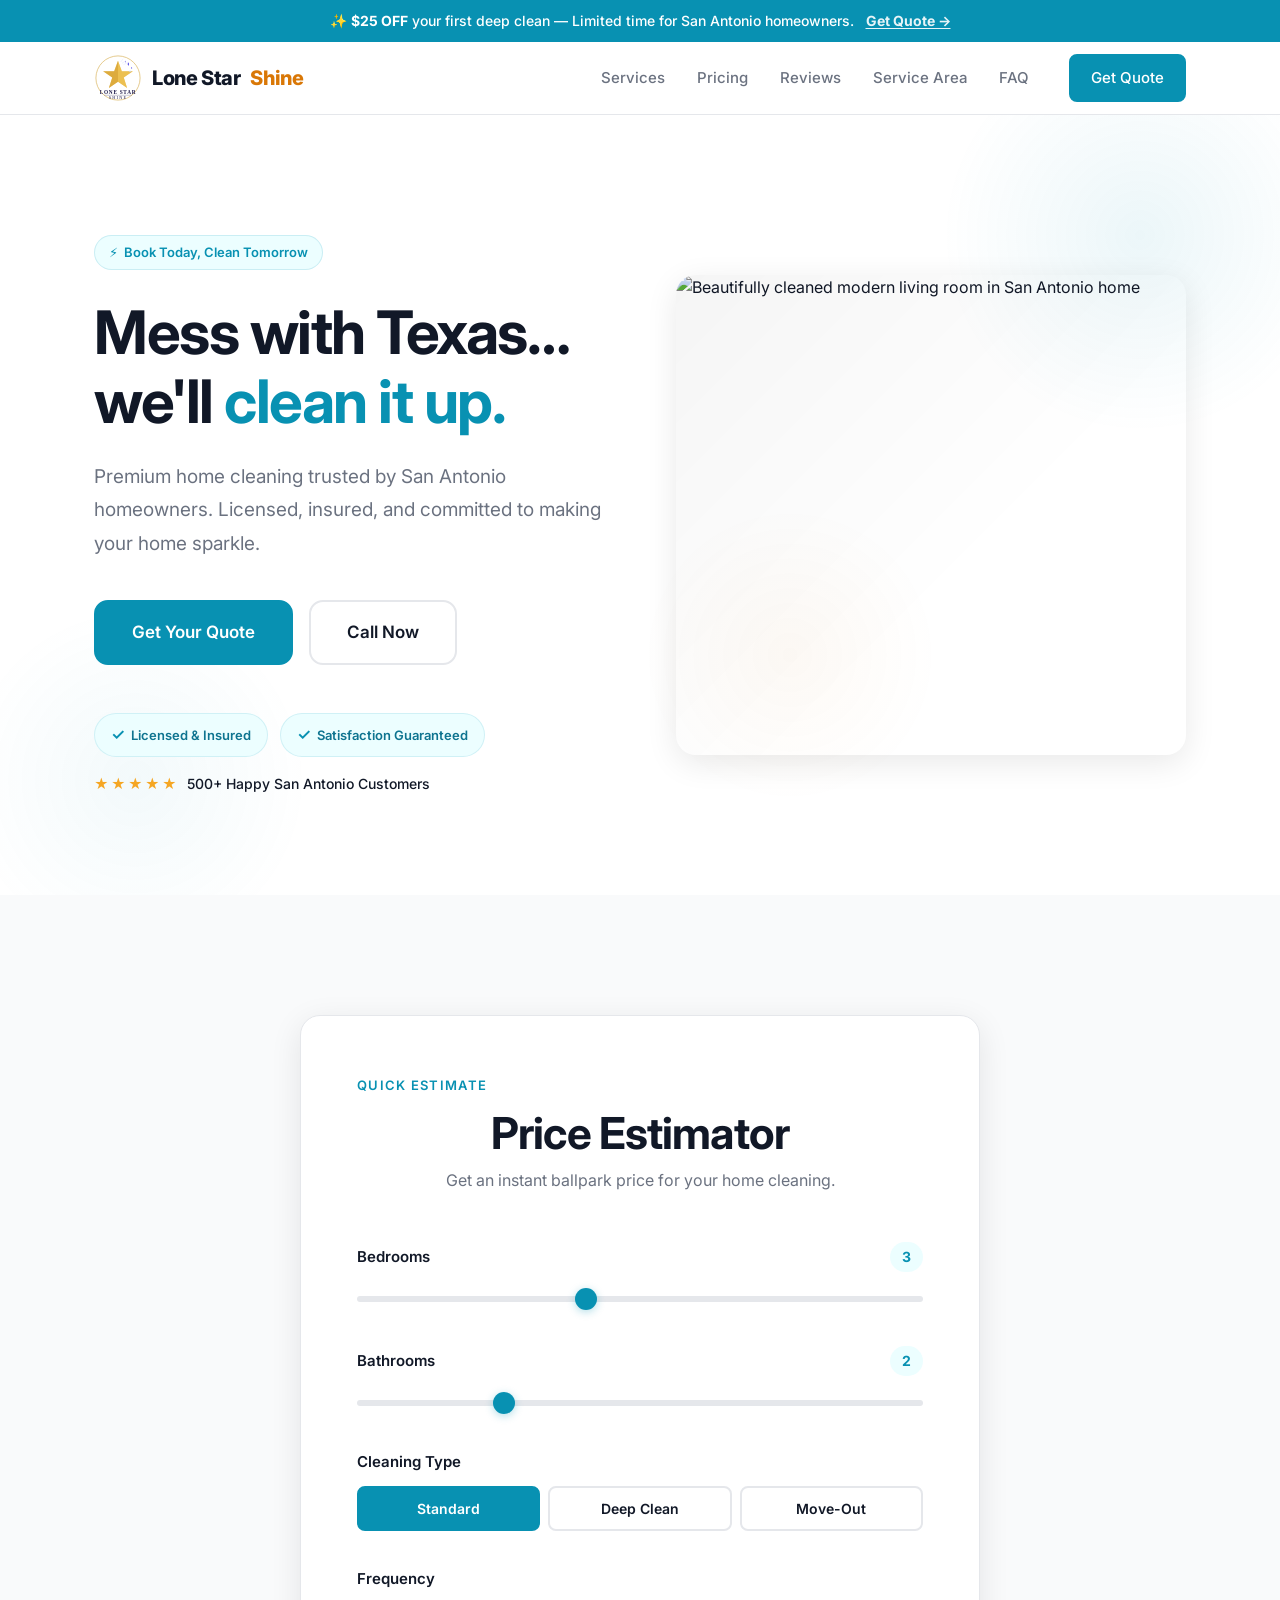
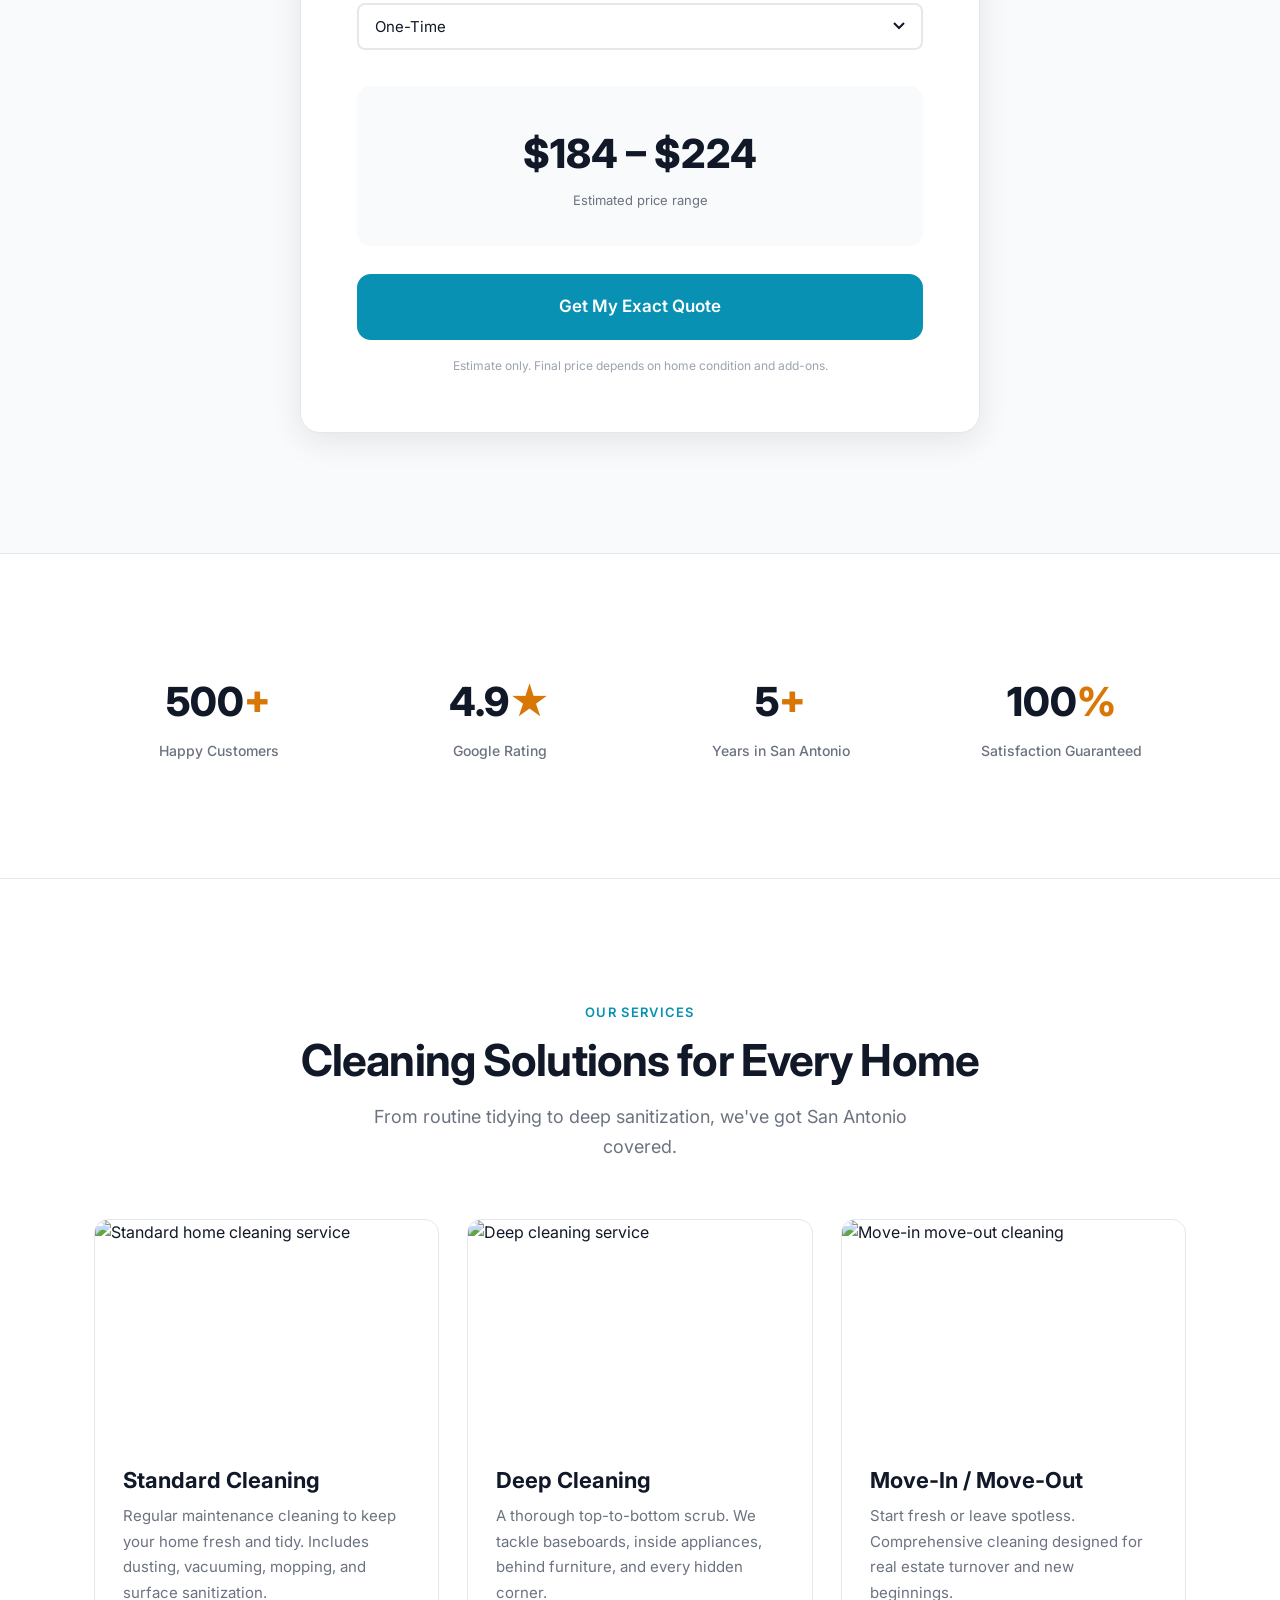
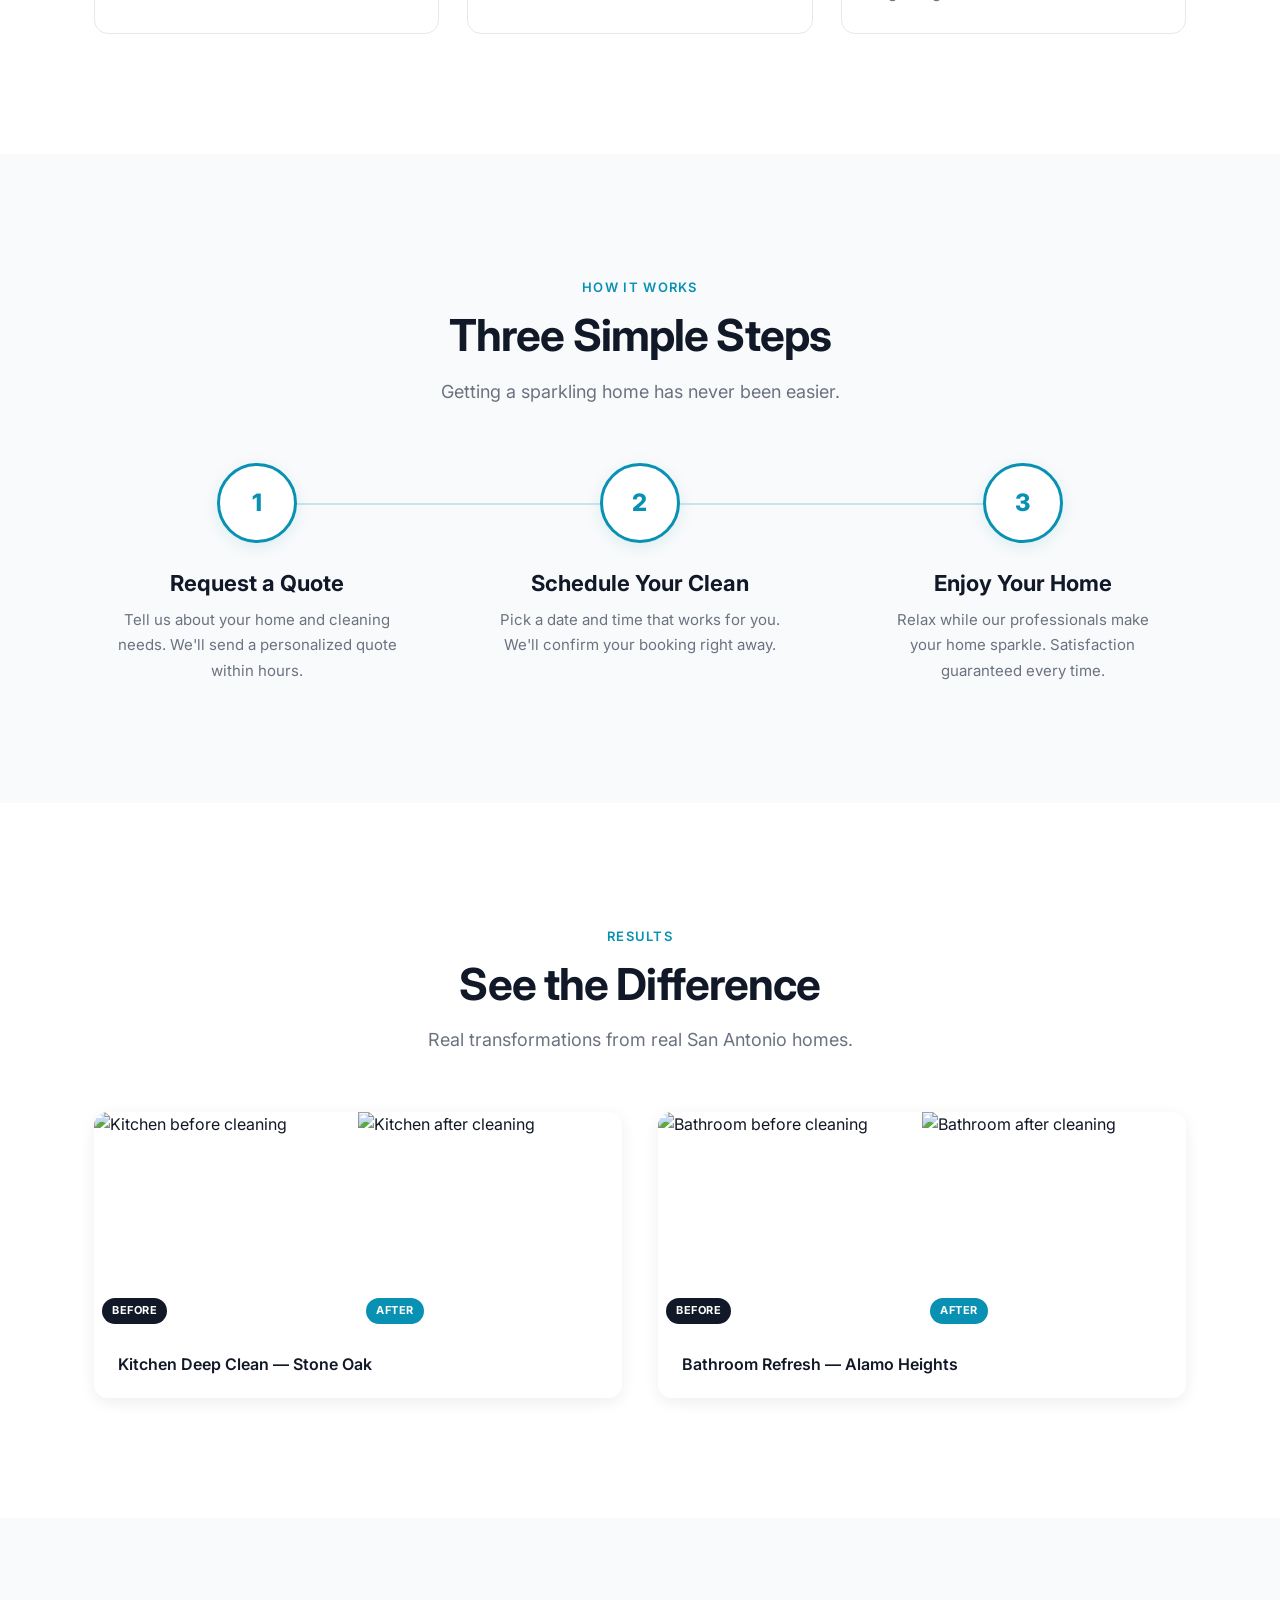
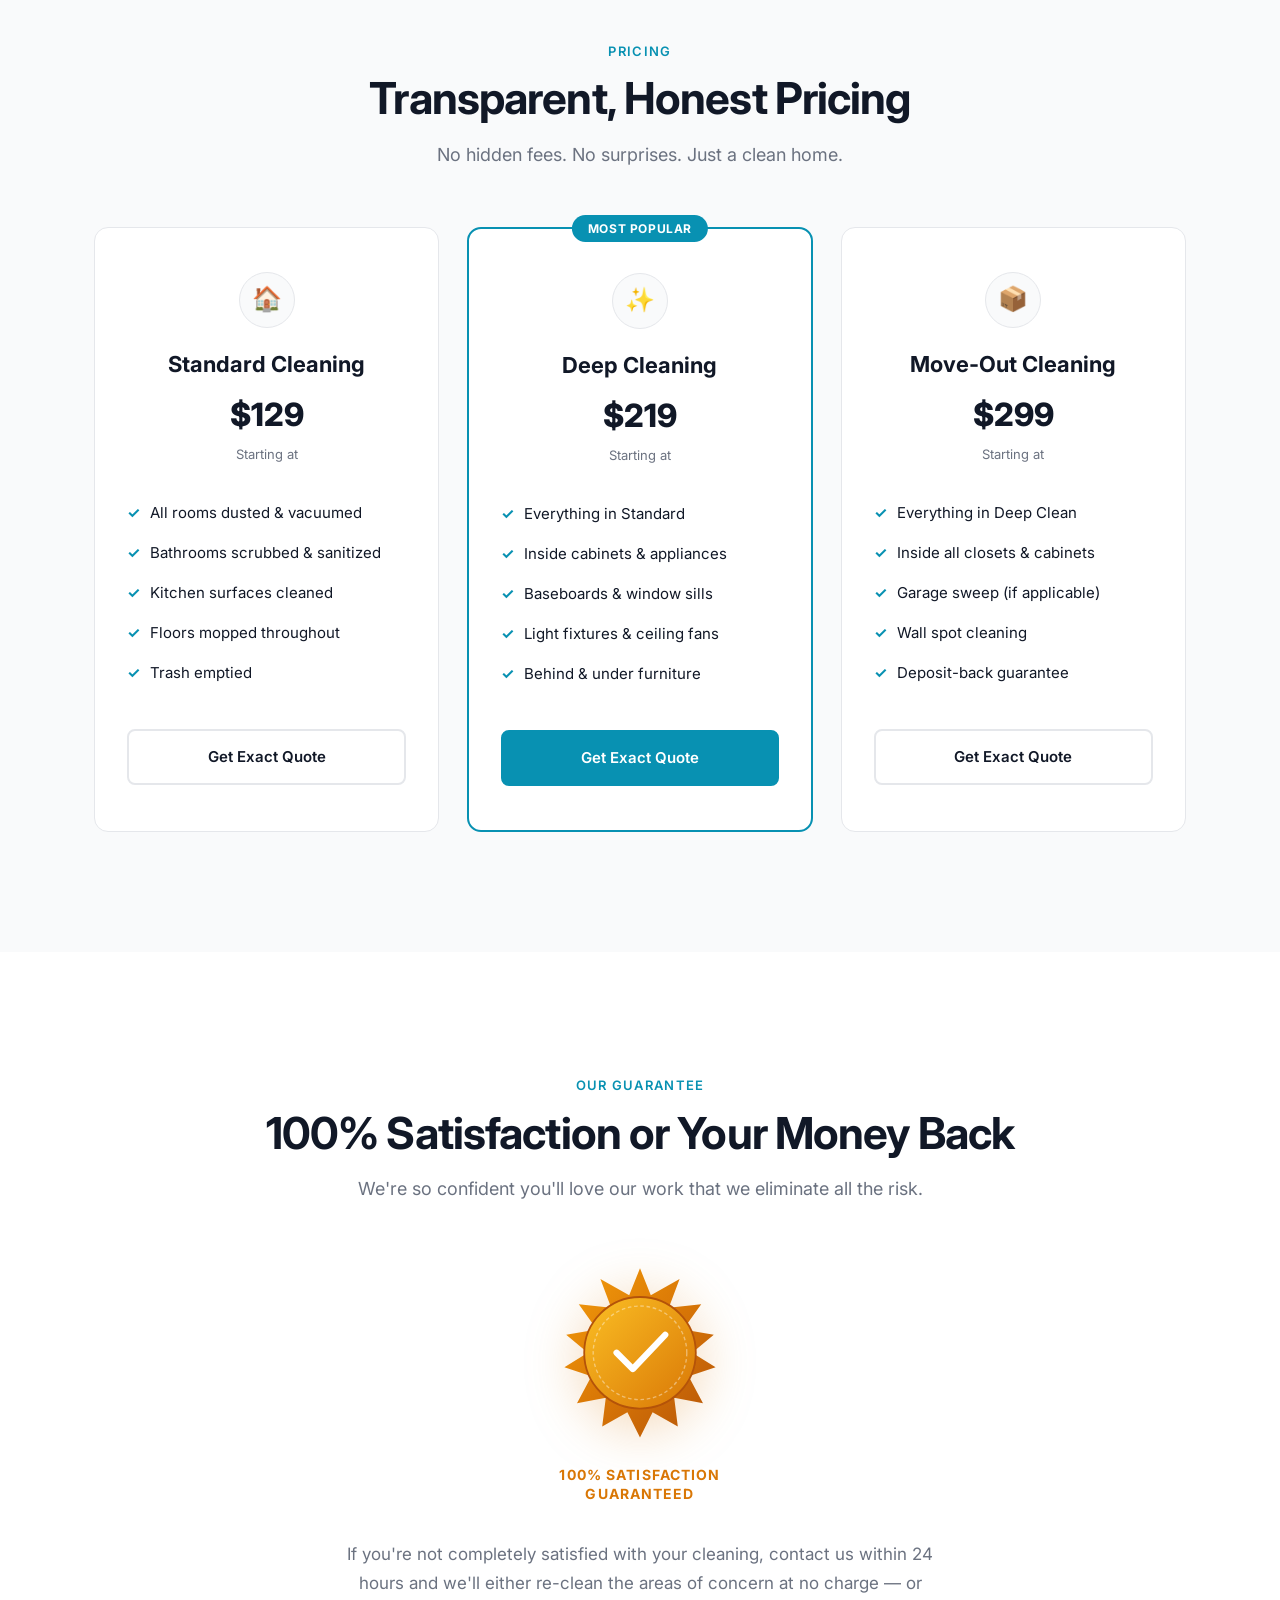
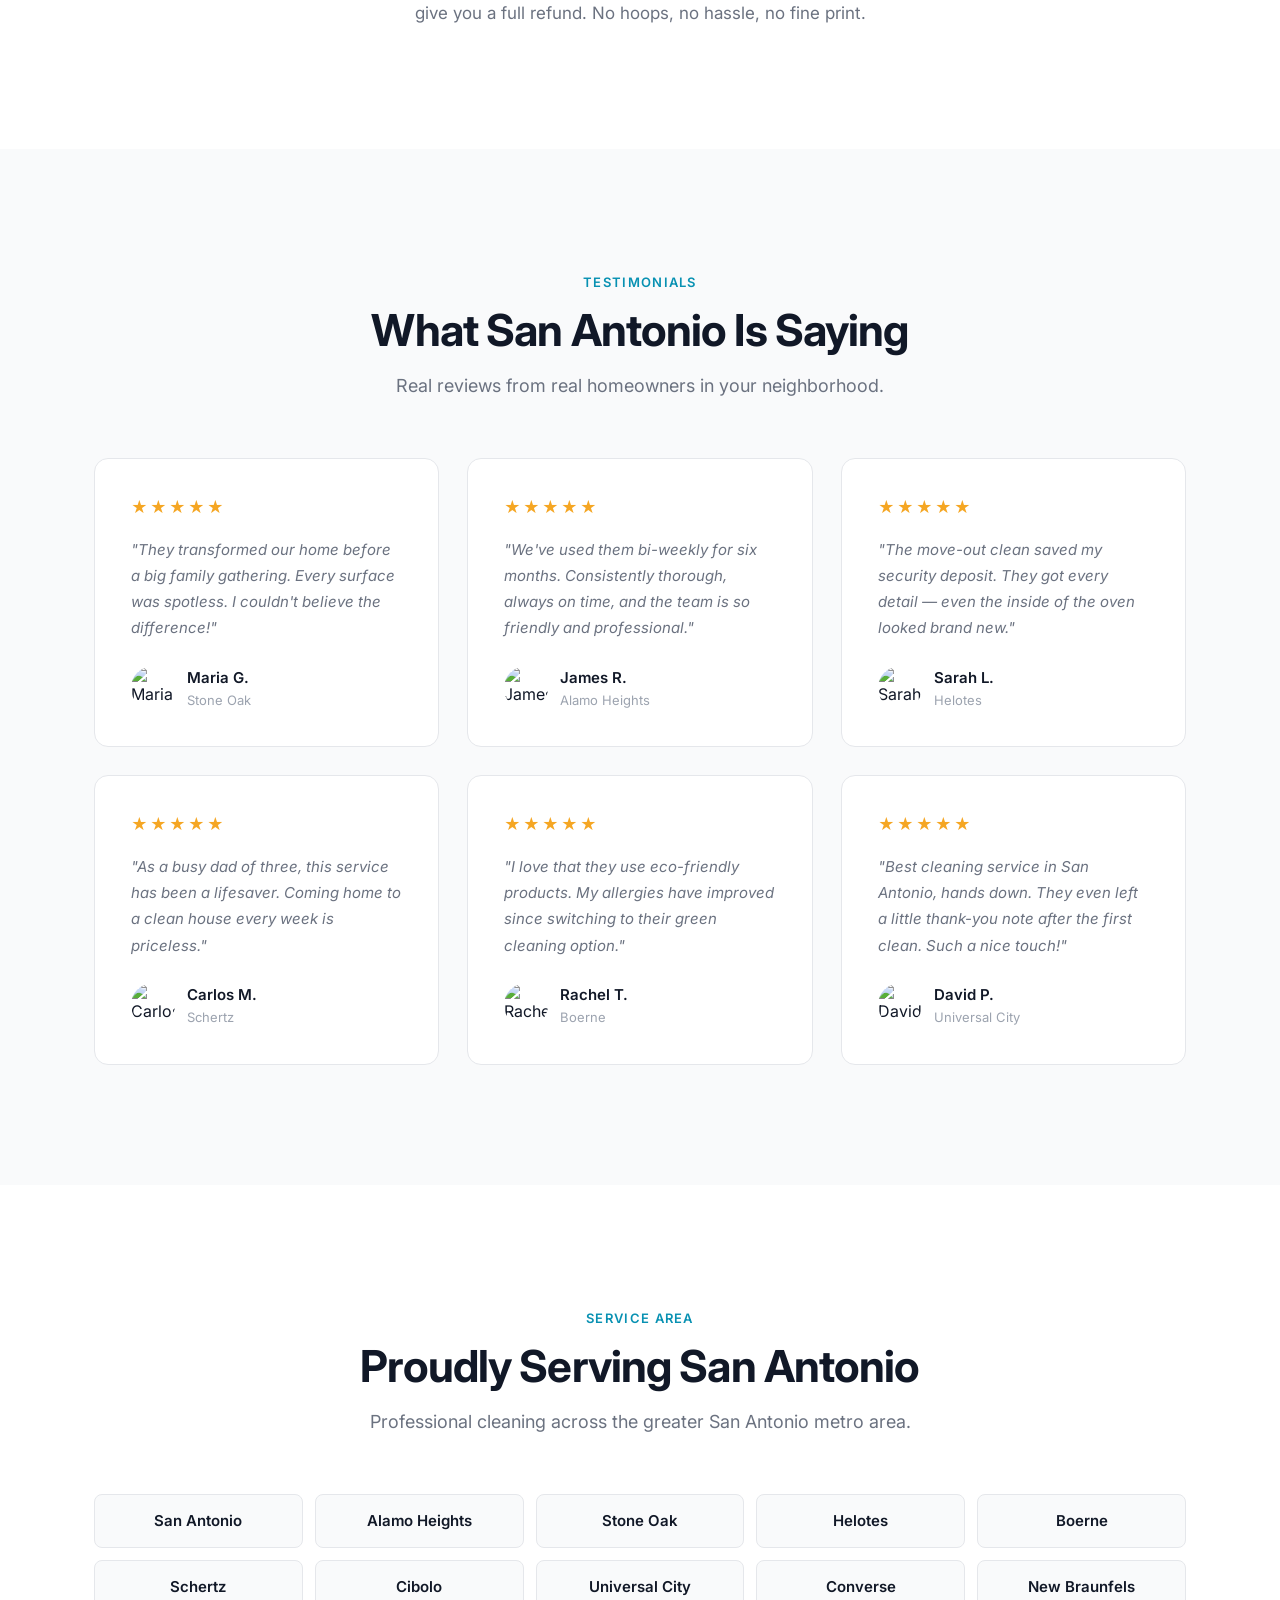
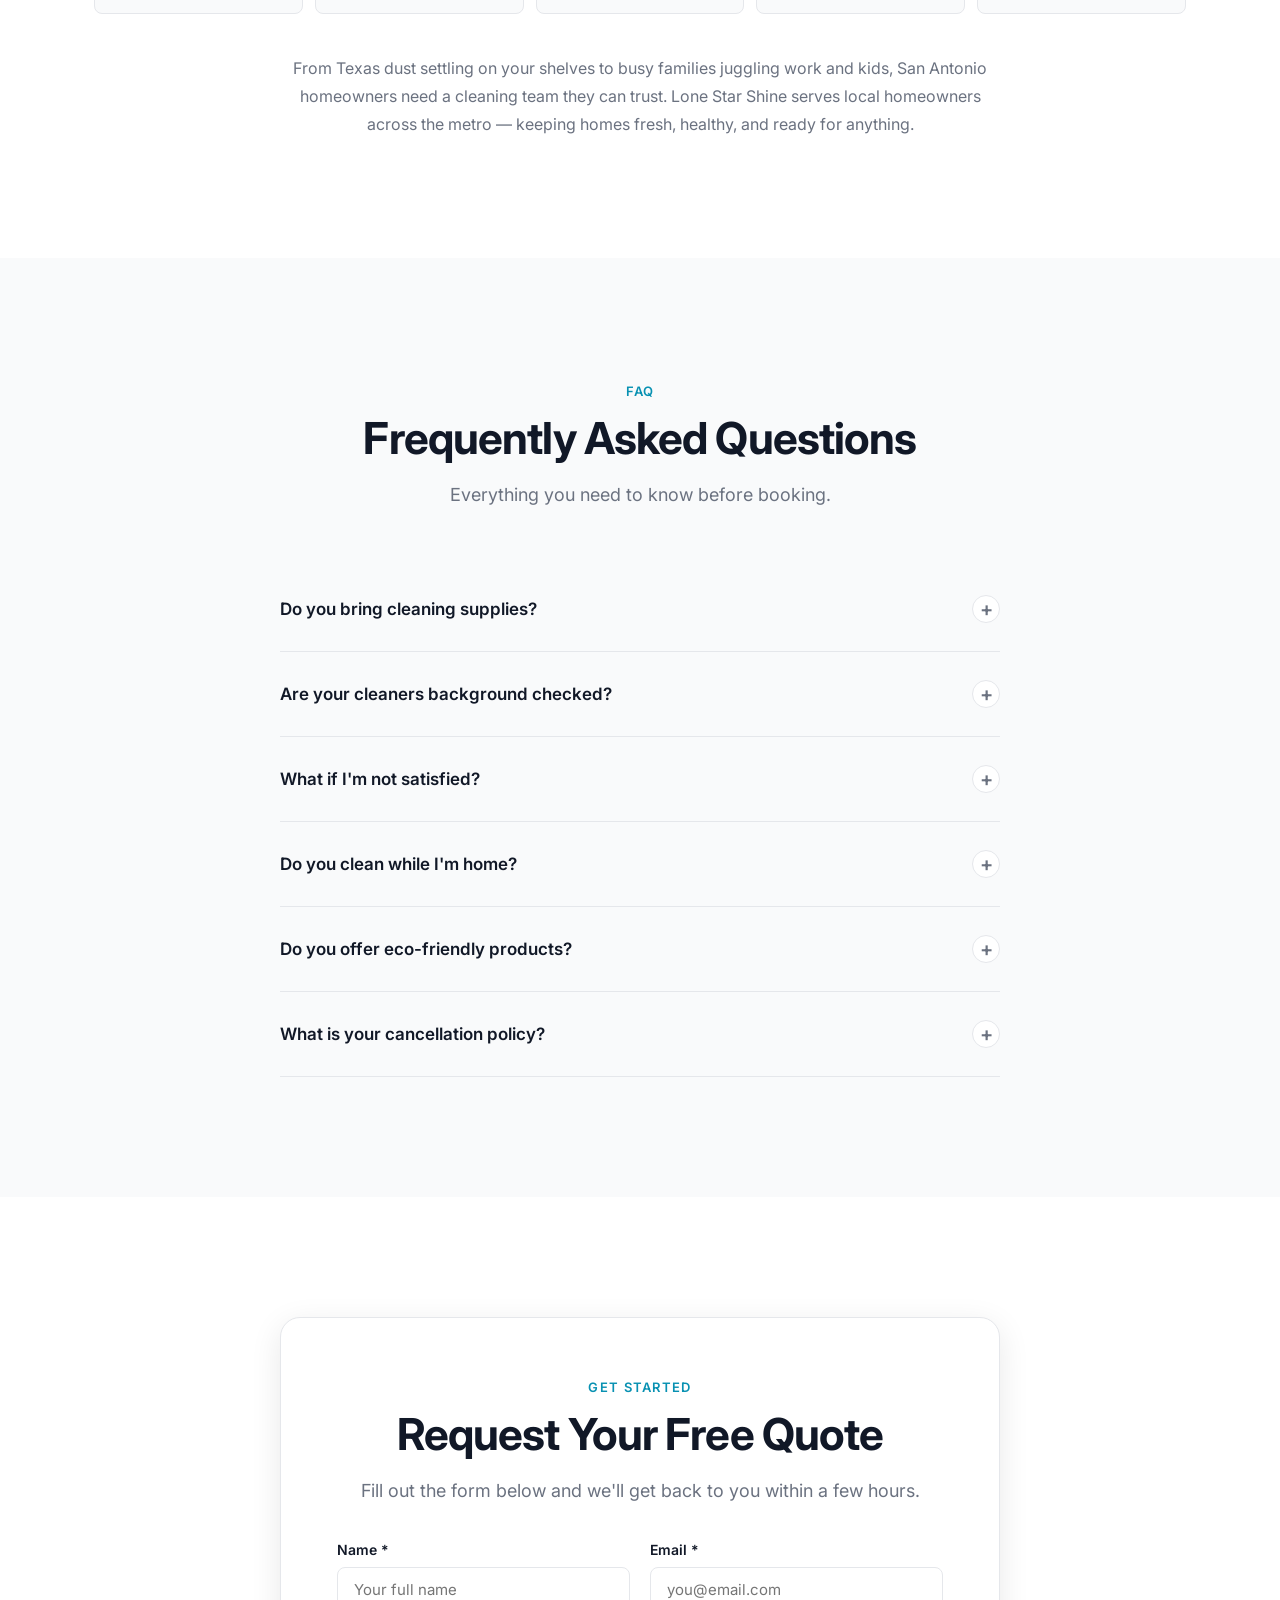
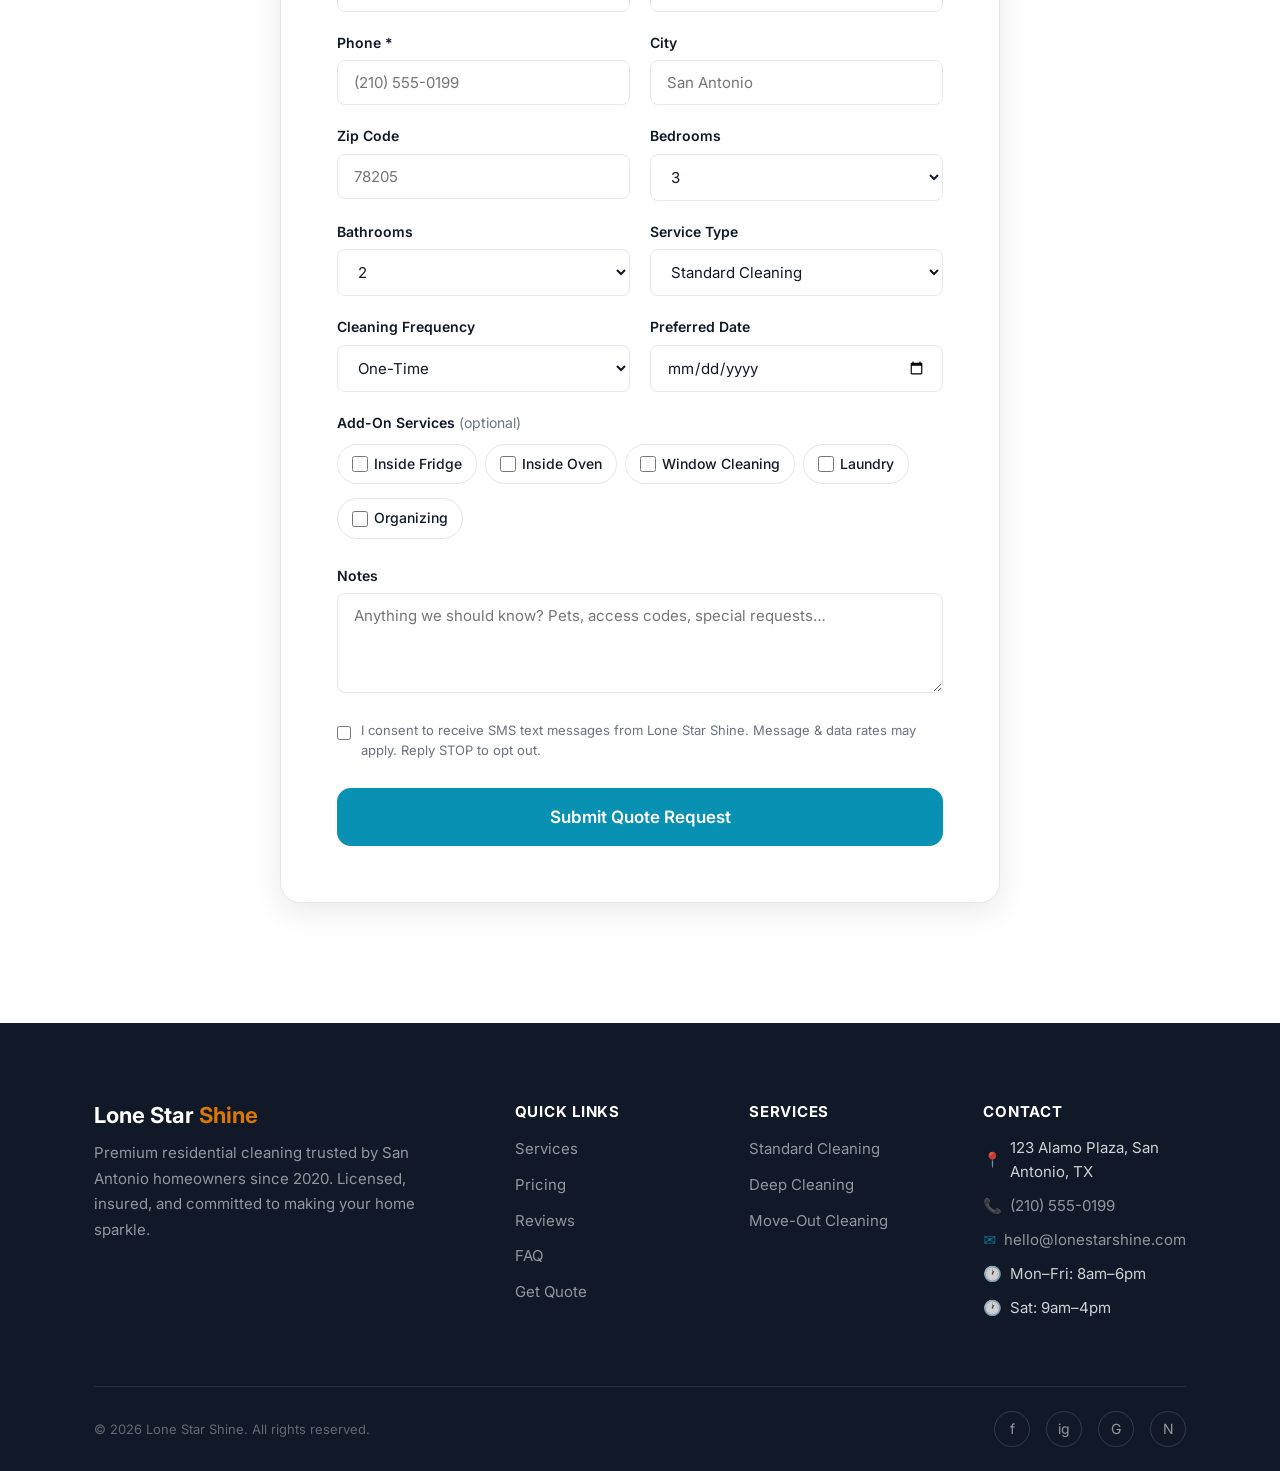
==== commit 62c45214: "Add big gold trust seal to guarantee section, remove checklist - Replace guarantee checklist with a " ====
--- a/index.html
+++ b/index.html
@@ -398,16 +398,32 @@
       </div>
 
       <div class="guarantee-content">
+        <div class="guarantee-seal">
+          <svg viewBox="0 0 200 200" xmlns="http://www.w3.org/2000/svg" class="seal-svg" aria-hidden="true">
+            <defs>
+              <linearGradient id="gold-grad" x1="0%" y1="0%" x2="100%" y2="100%">
+                <stop offset="0%" stop-color="#f59e0b"/>
+                <stop offset="50%" stop-color="#d97706"/>
+                <stop offset="100%" stop-color="#b45309"/>
+              </linearGradient>
+              <linearGradient id="gold-inner" x1="0%" y1="0%" x2="100%" y2="100%">
+                <stop offset="0%" stop-color="#fbbf24"/>
+                <stop offset="100%" stop-color="#d97706"/>
+              </linearGradient>
+            </defs>
+            <!-- Starburst outer ring -->
+            <polygon points="100,8 112,38 144,20 132,52 168,48 148,76 182,82 158,102 184,118 154,128 170,158 138,152 142,184 114,168 100,196 86,168 58,184 62,152 30,158 46,128 16,118 42,102 18,82 52,76 32,48 68,52 56,20 88,38" fill="url(#gold-grad)"/>
+            <!-- Inner circle -->
+            <circle cx="100" cy="102" r="62" fill="url(#gold-inner)" stroke="#b45309" stroke-width="2"/>
+            <!-- Inner ring -->
+            <circle cx="100" cy="102" r="52" fill="none" stroke="rgba(255,255,255,0.4)" stroke-width="1.5" stroke-dasharray="4 3"/>
+            <!-- Check mark -->
+            <path d="M74 102 L92 120 L128 82" fill="none" stroke="white" stroke-width="7" stroke-linecap="round" stroke-linejoin="round"/>
+          </svg>
+          <div class="seal-label">100% Satisfaction<br>Guaranteed</div>
+        </div>
         <div class="guarantee-details">
           <p>If you're not completely satisfied with your cleaning, contact us within 24 hours and we'll either re-clean the areas of concern at no charge — or give you a full refund. No hoops, no hassle, no fine print.</p>
-          <ul class="guarantee-list">
-            <li>24-hour re-clean guarantee</li>
-            <li>Full refund if not satisfied</li>
-            <li>Licensed &amp; fully insured</li>
-            <li>Background-checked cleaners</li>
-            <li>Eco-friendly products available</li>
-            <li>No long-term contracts required</li>
-          </ul>
         </div>
       </div>
     </div>
--- a/styles.css
+++ b/styles.css
@@ -766,43 +766,32 @@
   background: var(--white);
 }
 .guarantee-content {
-  max-width: 700px;
+  max-width: 600px;
   margin: 0 auto;
   text-align: center;
 }
-.guarantee-icon {
-  font-size: 3rem;
-  margin-bottom: 16px;
-}
-.guarantee-details h3 {
-  font-size: 1.5rem;
-  margin-bottom: 16px;
+.guarantee-seal {
+  margin-bottom: 36px;
+}
+.seal-svg {
+  width: 180px;
+  height: 180px;
+  margin: 0 auto 16px;
+  filter: drop-shadow(0 8px 24px rgba(217,119,6,0.25));
+}
+.seal-label {
+  font-size: 0.875rem;
+  font-weight: 700;
+  text-transform: uppercase;
+  letter-spacing: 0.08em;
+  color: var(--gold);
+  line-height: 1.4;
 }
 .guarantee-details p {
   color: var(--gray);
-  font-size: 1rem;
+  font-size: 1.0625rem;
   line-height: 1.75;
-  margin-bottom: 28px;
-}
-.guarantee-list {
-  display: grid;
-  grid-template-columns: 1fr 1fr;
-  gap: 12px;
-  max-width: 480px;
-  margin: 0 auto;
-}
-.guarantee-list li {
-  font-size: 0.9375rem;
-  color: var(--black);
-  display: flex;
-  align-items: center;
-  gap: 8px;
-}
-.guarantee-list li::before {
-  content: '✓';
-  color: var(--teal);
-  font-weight: 700;
-  flex-shrink: 0;
+  margin-bottom: 0;
 }
 
 /* --- Reviews --- */
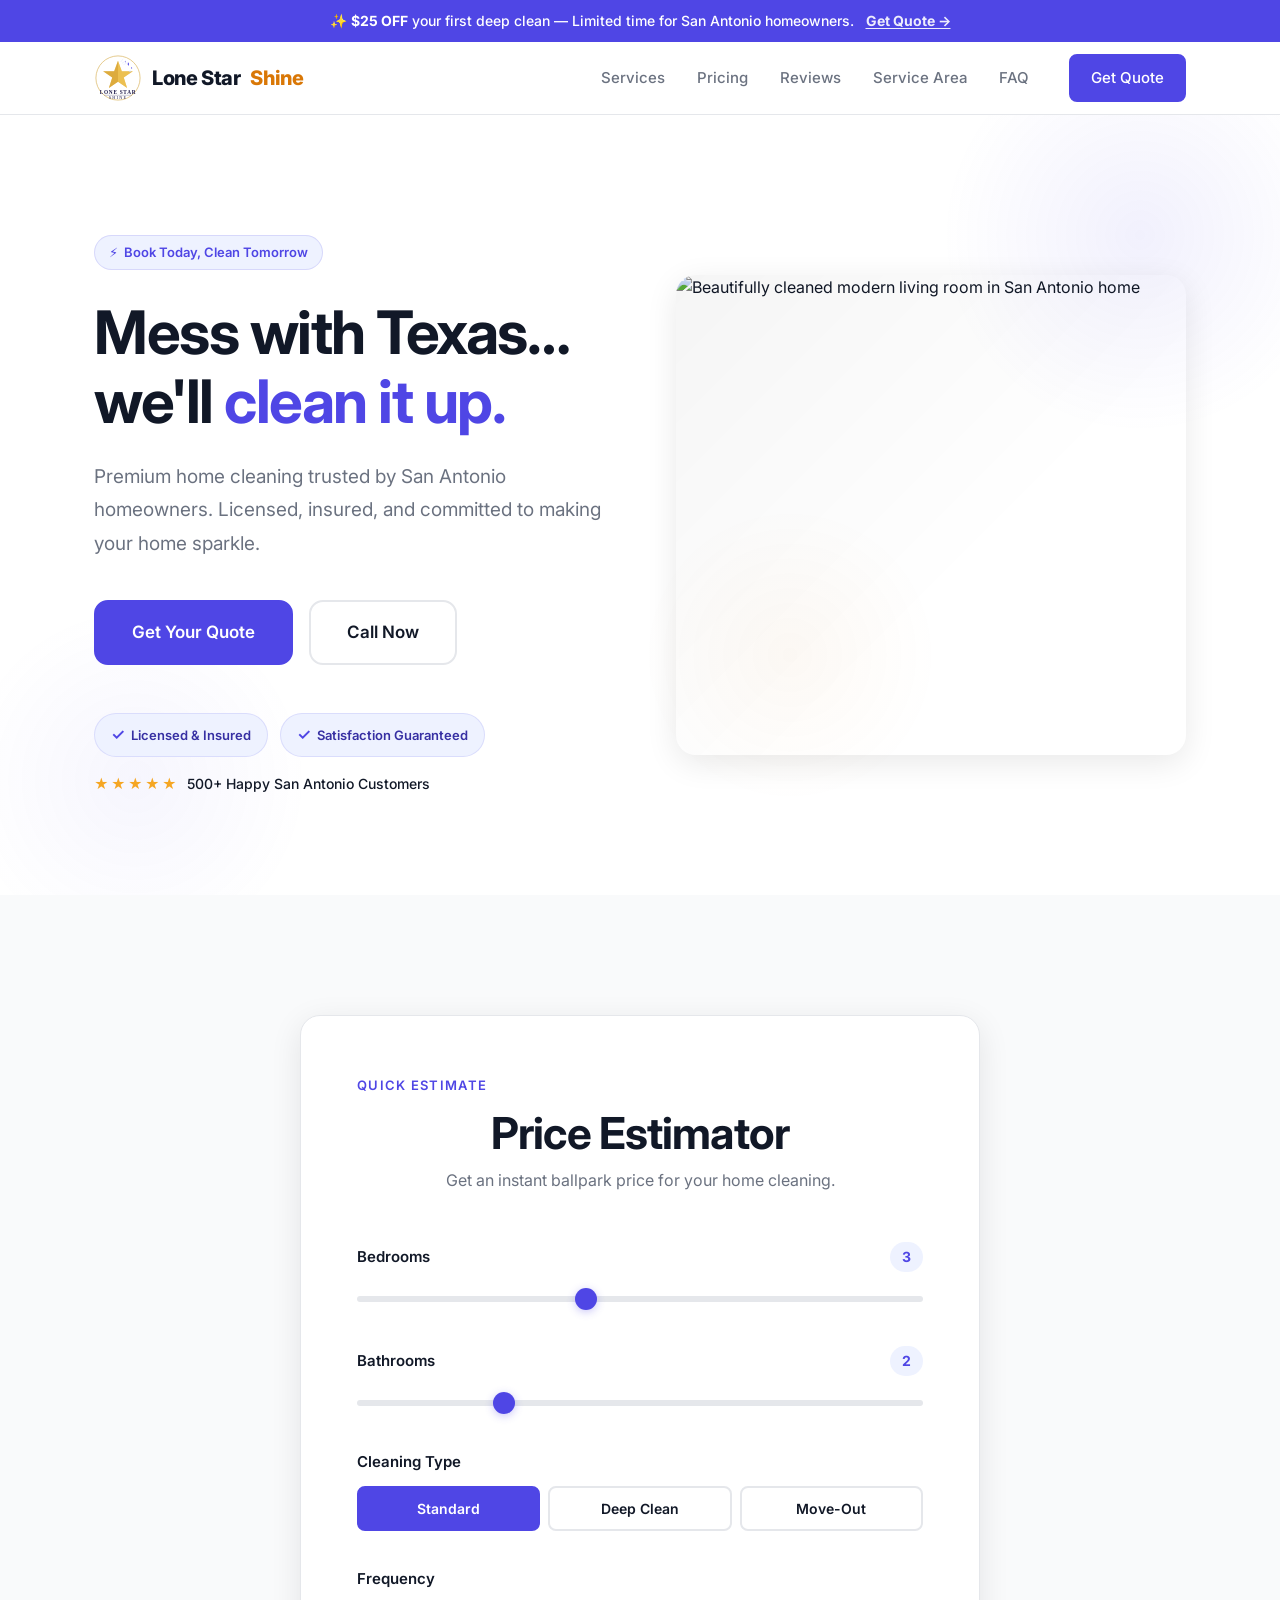
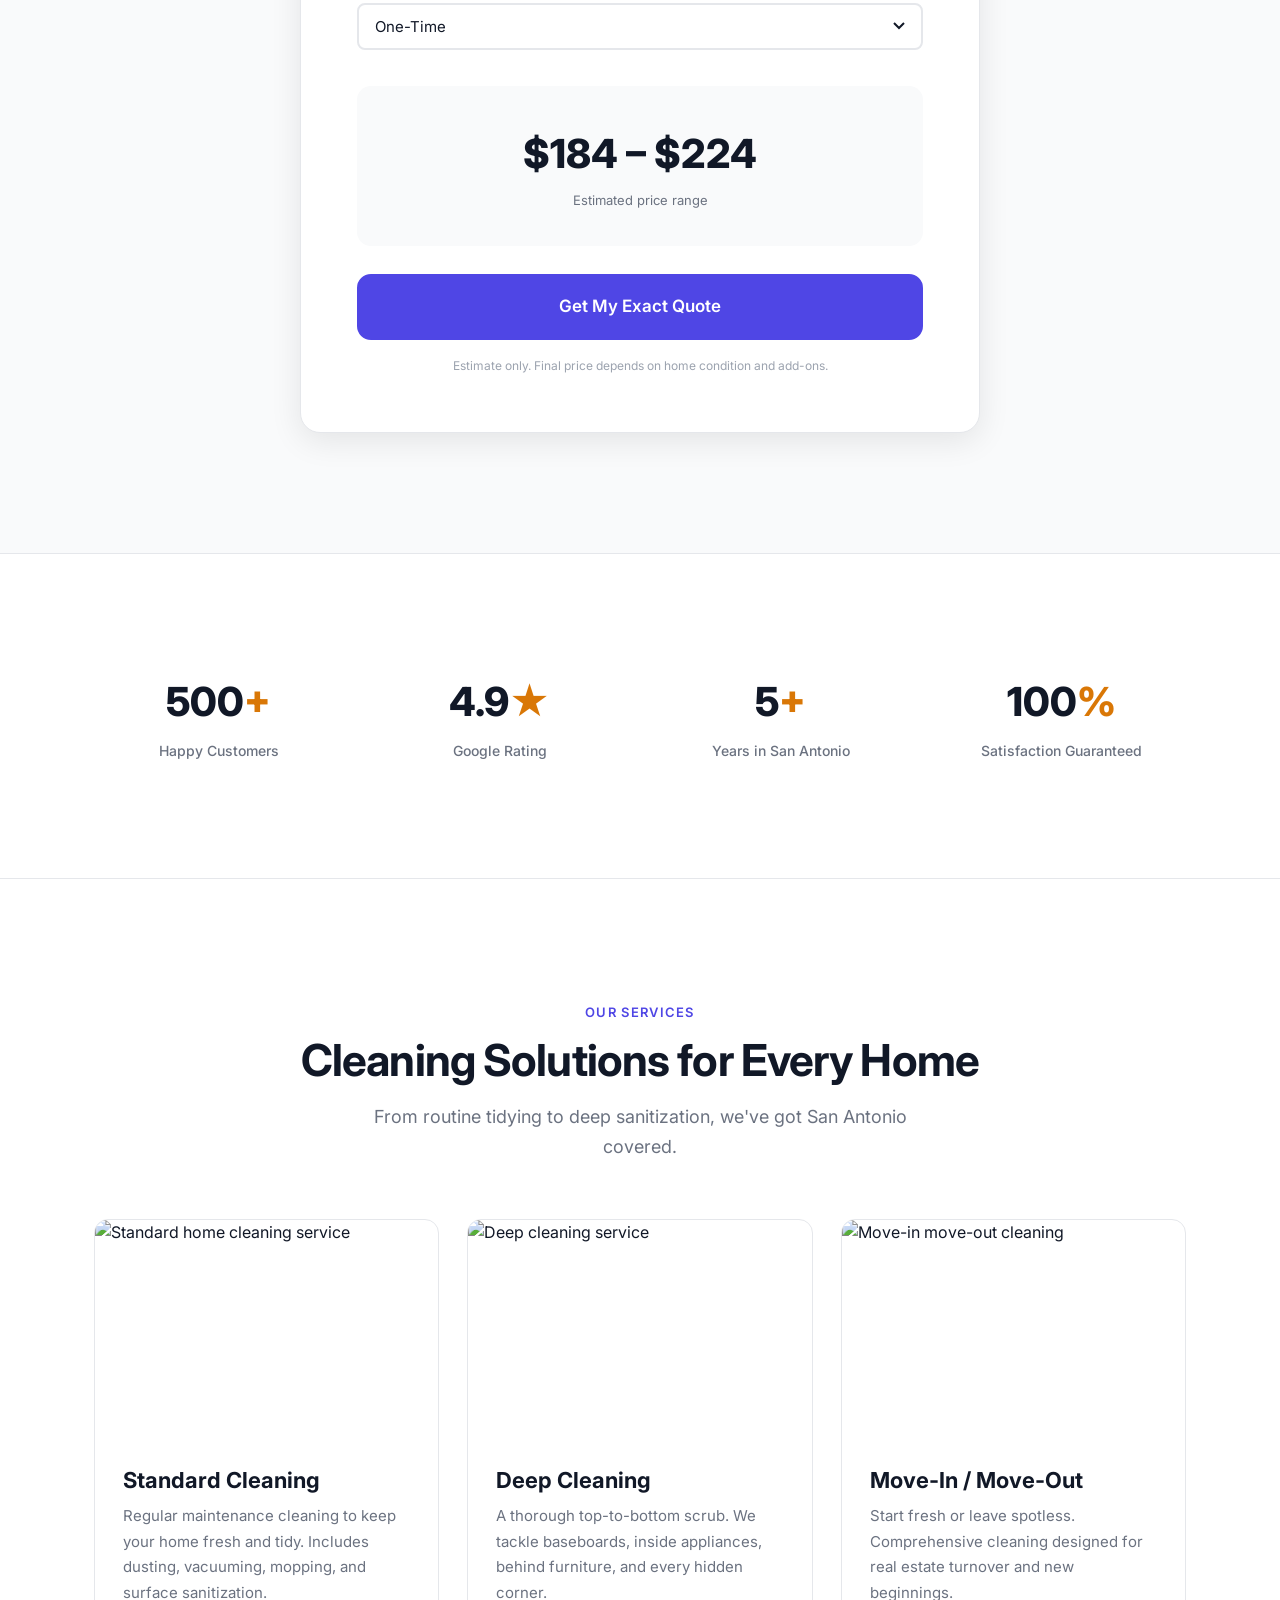
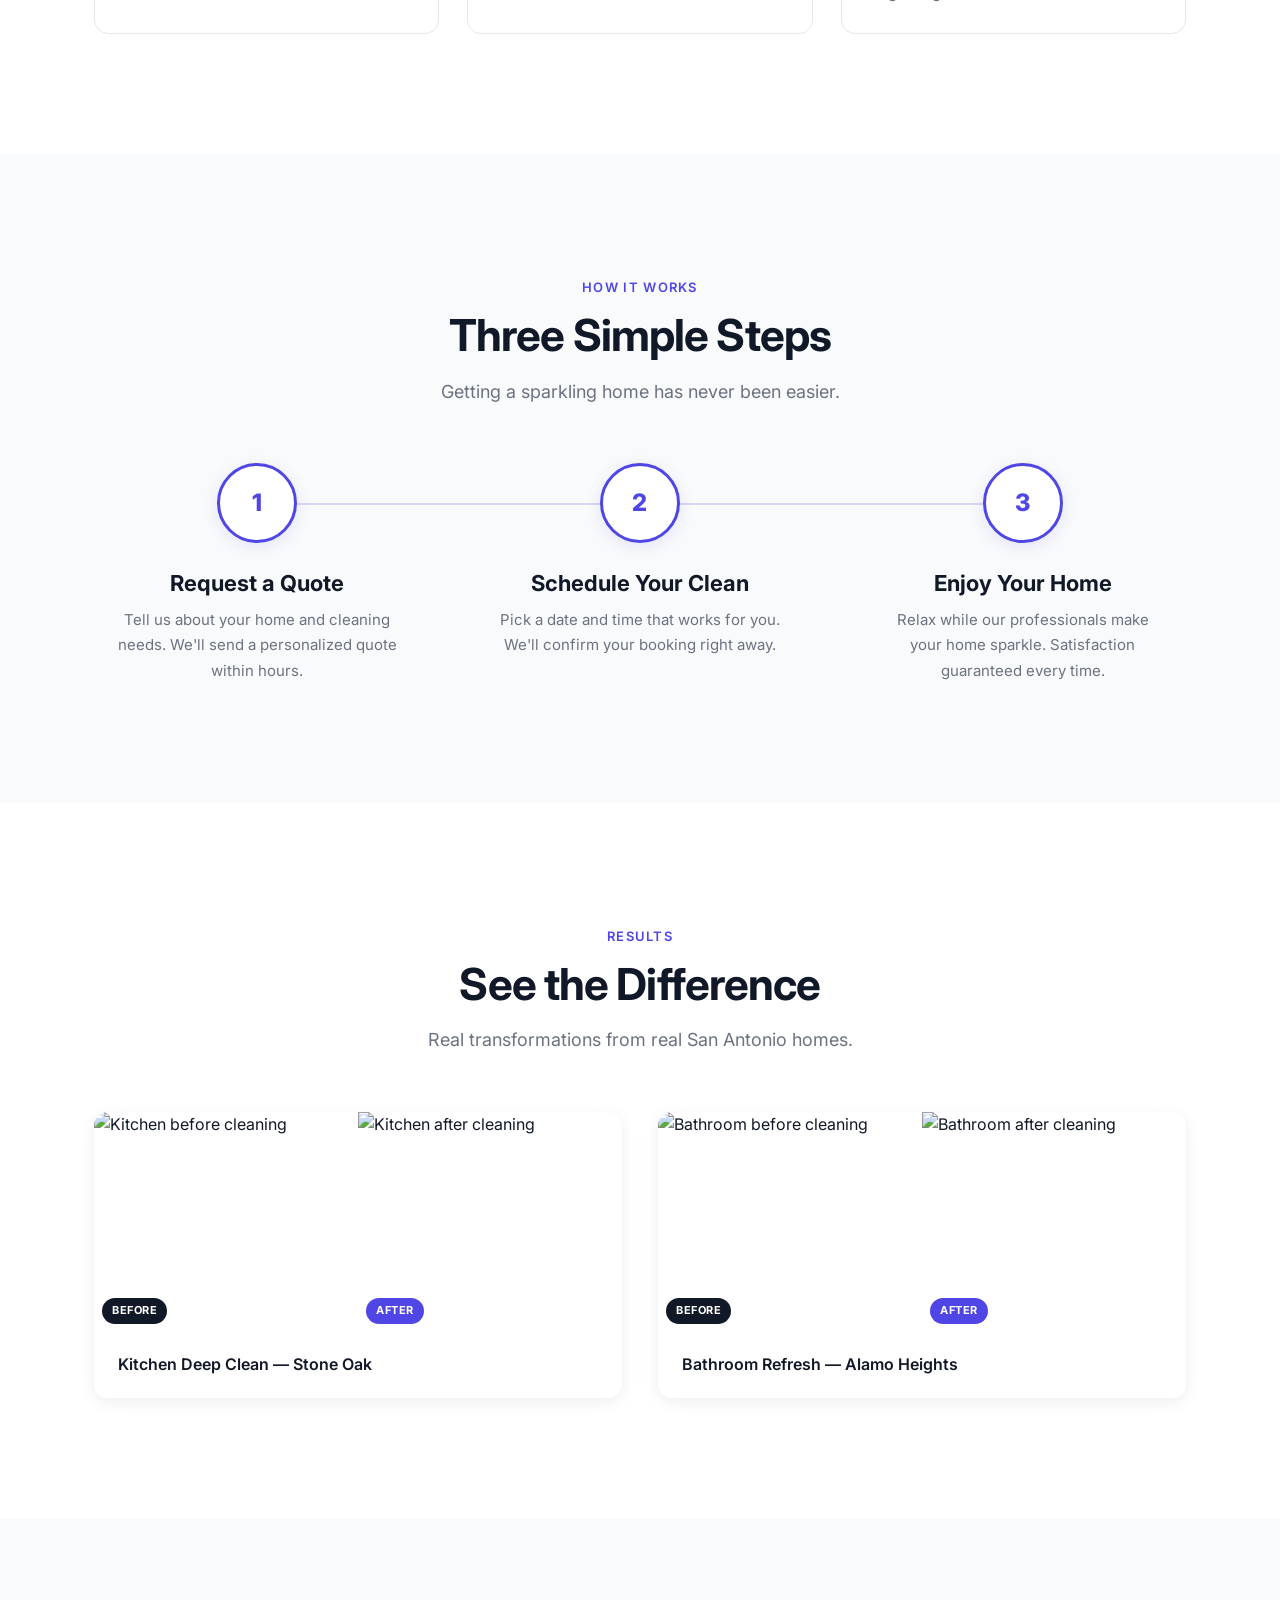
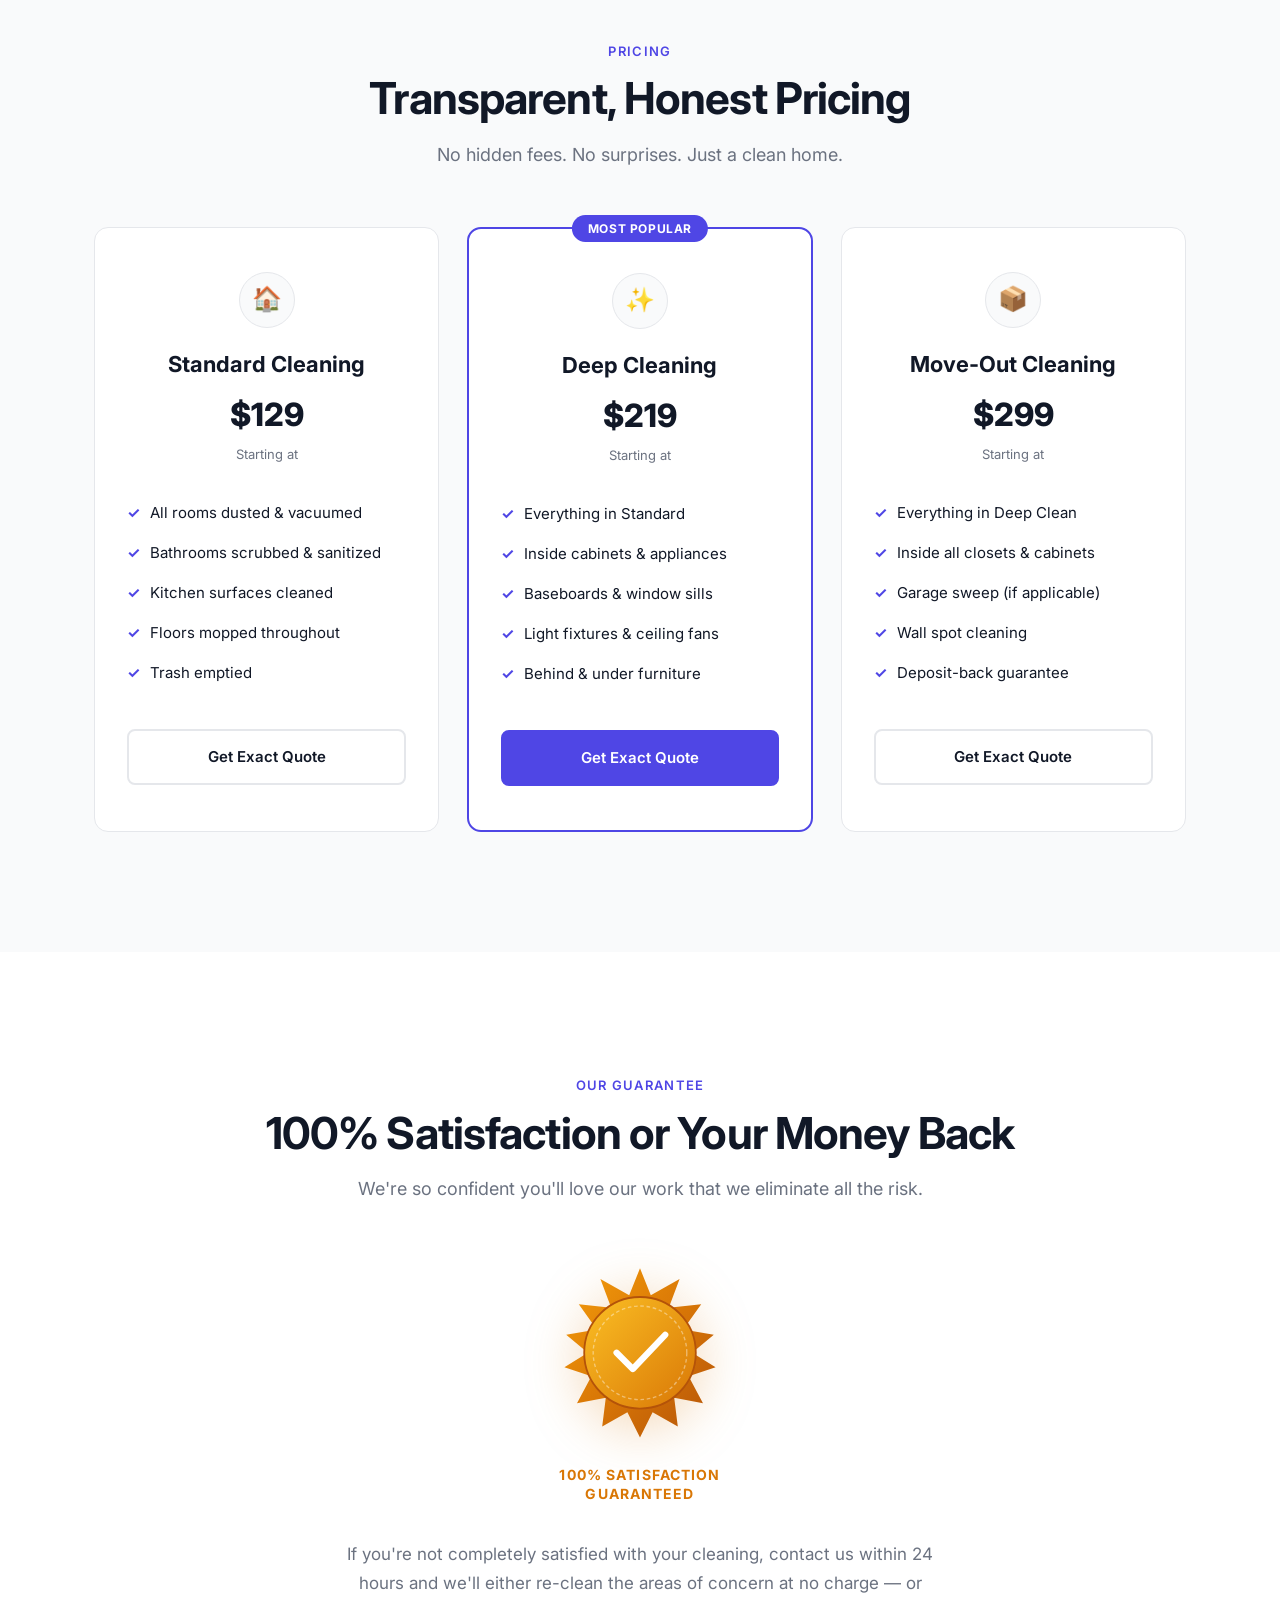
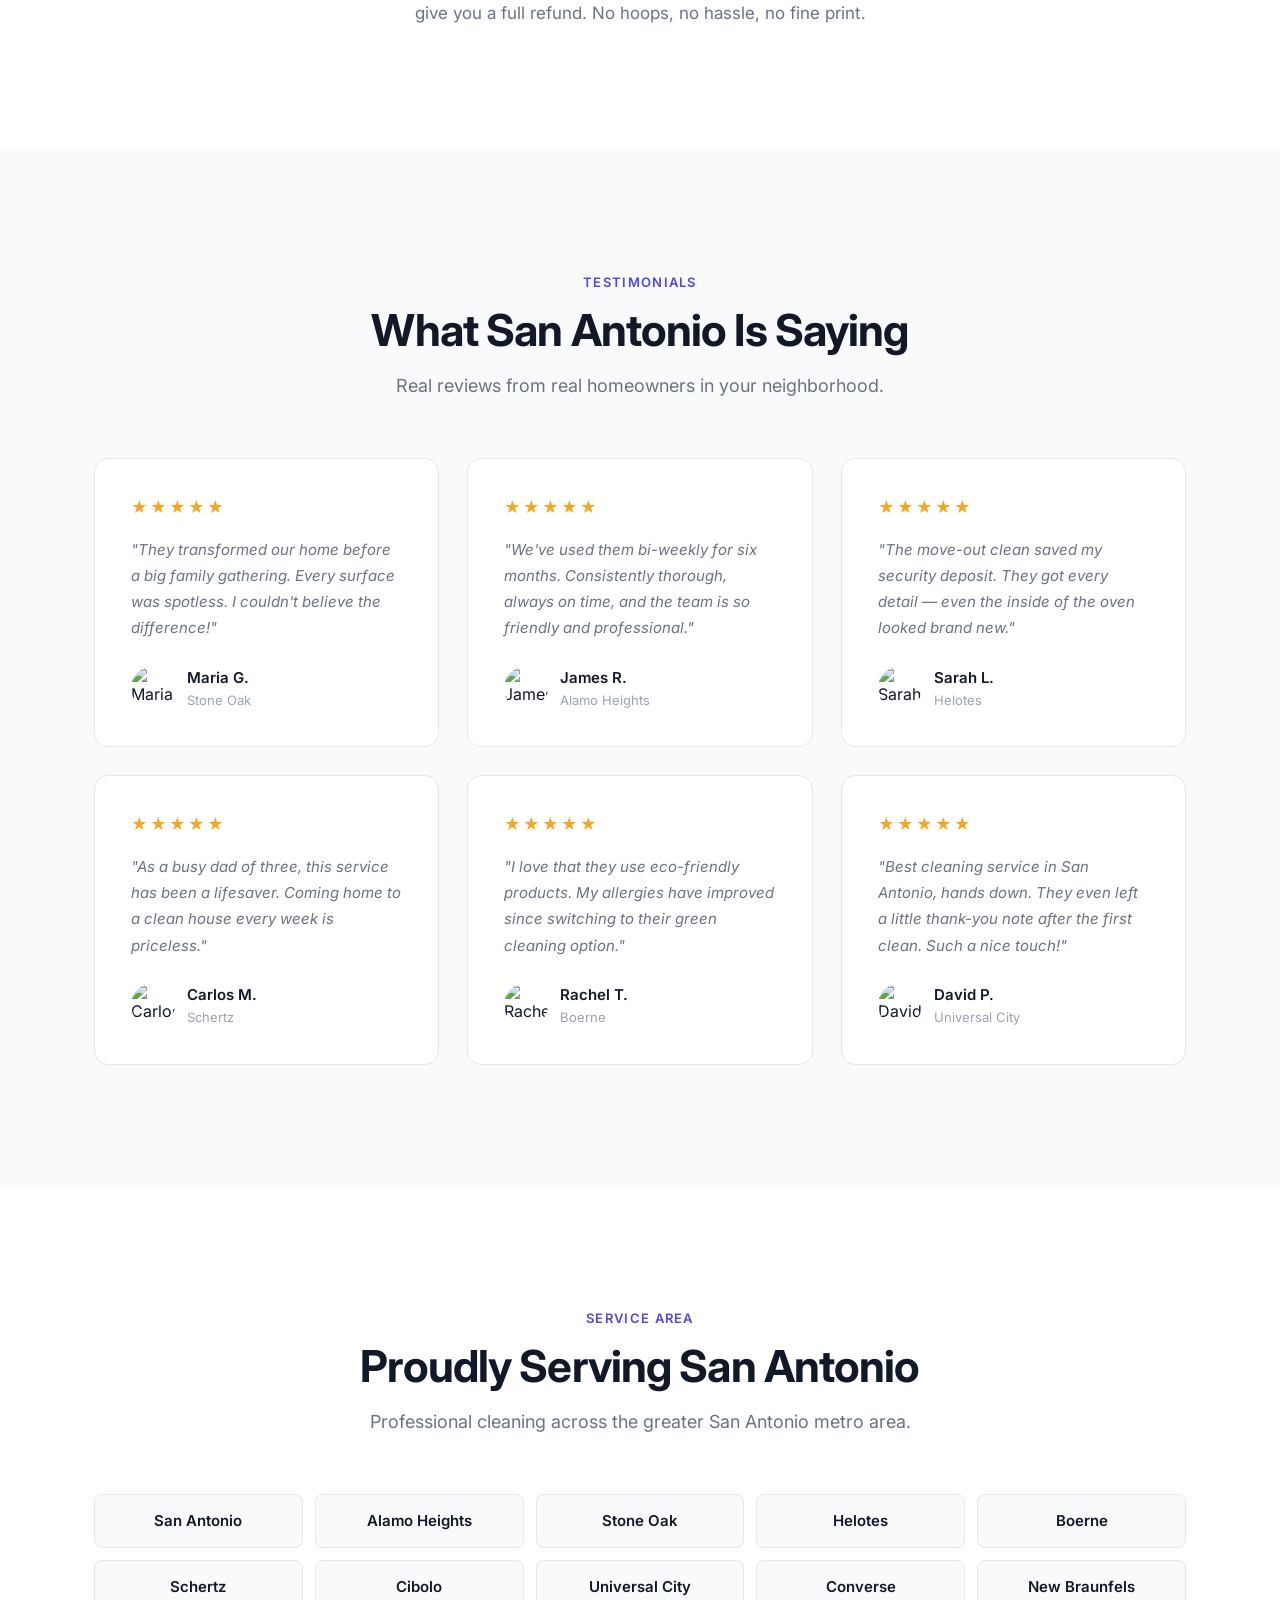
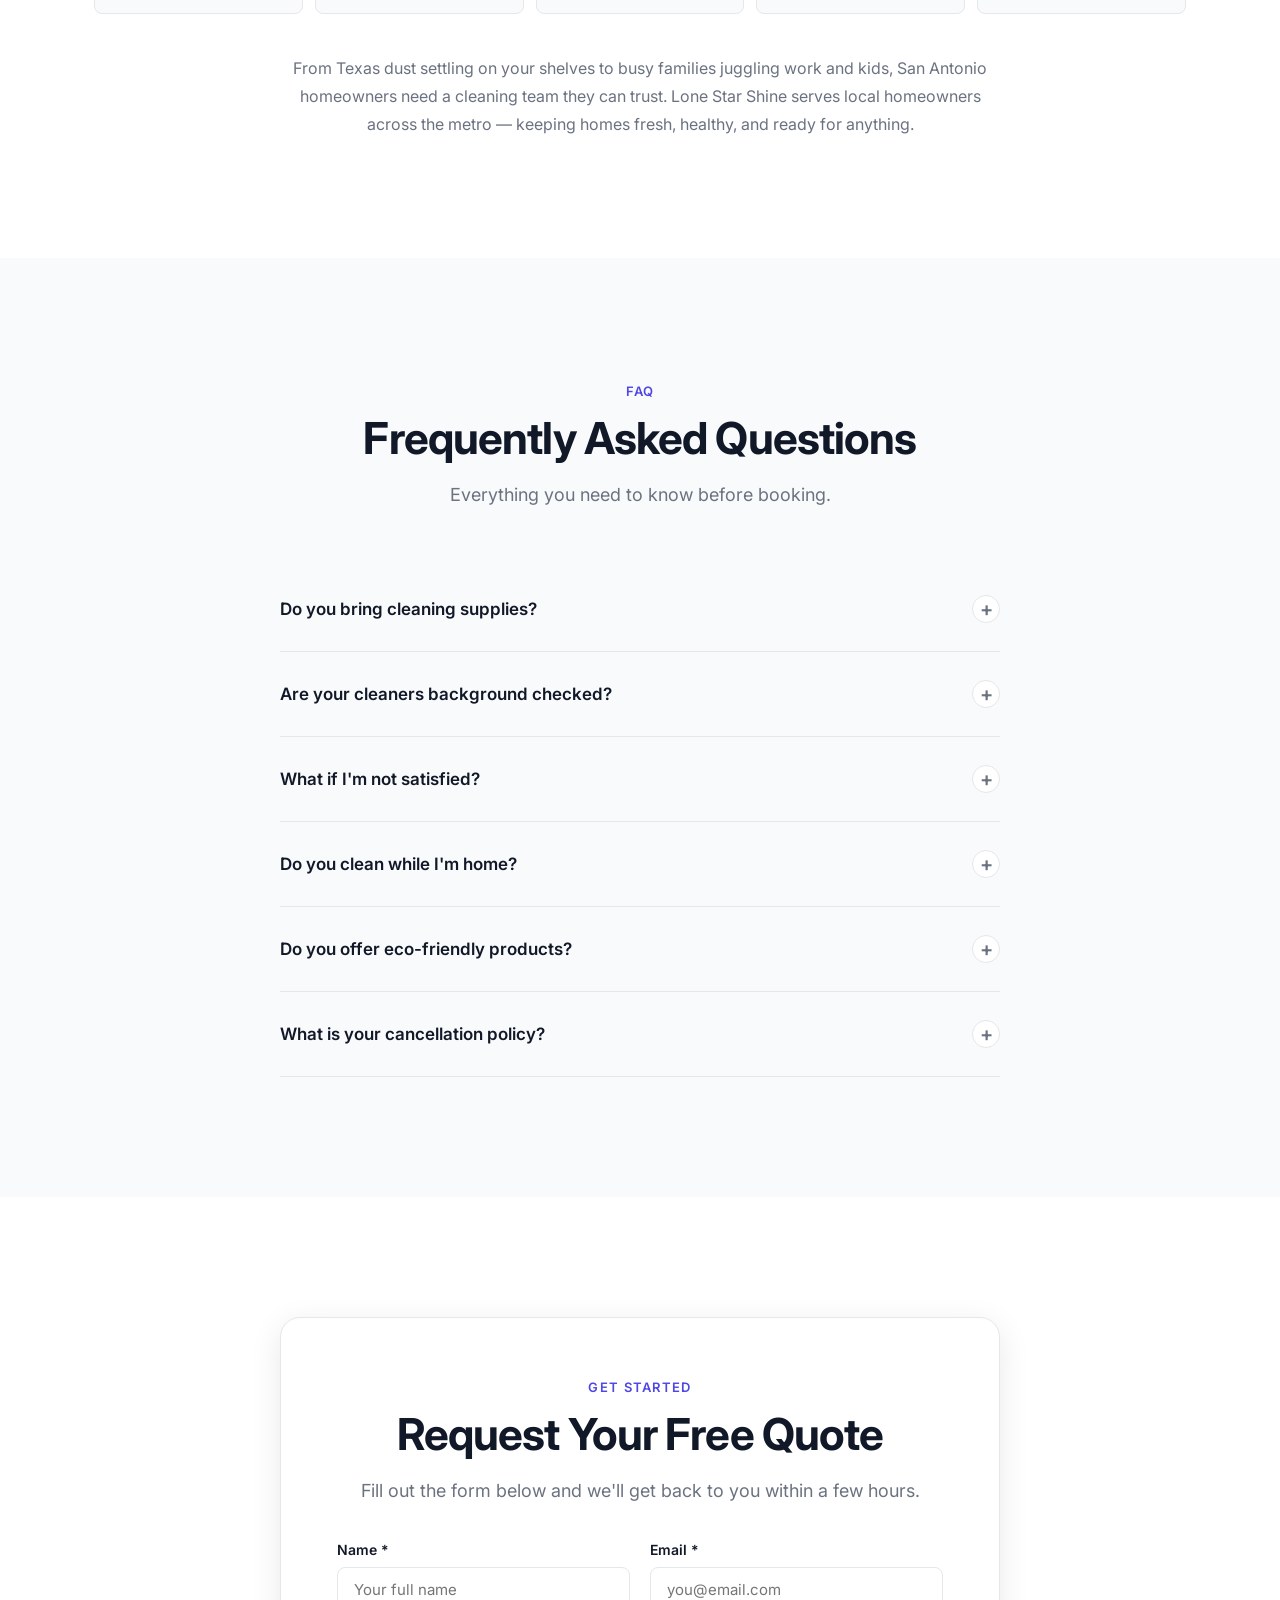
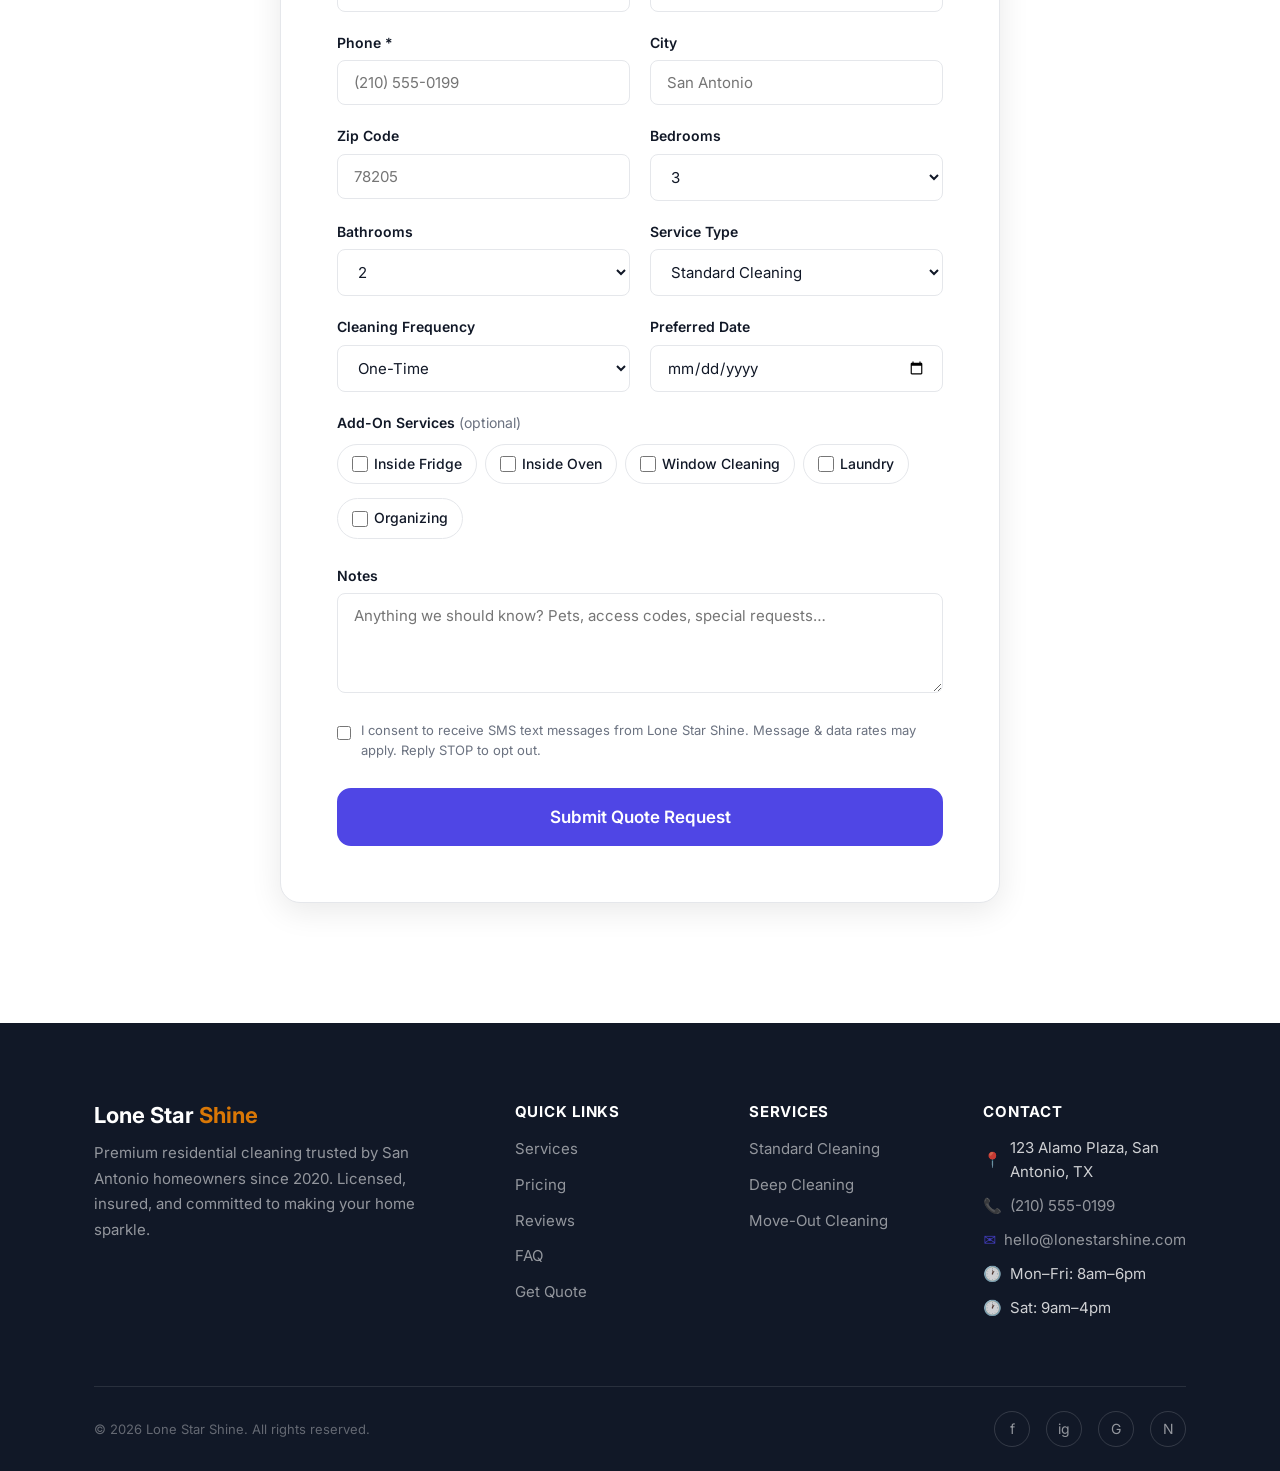
==== commit 8400a178: "Swap primary color from teal back to indigo/purple Replaces teal (#0891b2) with indigo (#4F46E5) as " ====
--- a/index.html
+++ b/index.html
@@ -708,19 +708,19 @@
               <label>Add-On Services <span style="font-weight:400;color:var(--gray);">(optional)</span></label>
               <div style="display:flex;flex-wrap:wrap;gap:8px;margin-top:4px;">
                 <label style="display:inline-flex;align-items:center;gap:6px;padding:8px 14px;border:1px solid var(--border);border-radius:100px;font-size:0.875rem;font-weight:500;cursor:pointer;transition:all 0.2s;">
-                  <input type="checkbox" name="addons" value="fridge" style="width:16px;height:16px;accent-color:var(--teal);"> Inside Fridge
+                  <input type="checkbox" name="addons" value="fridge" style="width:16px;height:16px;accent-color:var(--indigo);"> Inside Fridge
                 </label>
                 <label style="display:inline-flex;align-items:center;gap:6px;padding:8px 14px;border:1px solid var(--border);border-radius:100px;font-size:0.875rem;font-weight:500;cursor:pointer;transition:all 0.2s;">
-                  <input type="checkbox" name="addons" value="oven" style="width:16px;height:16px;accent-color:var(--teal);"> Inside Oven
+                  <input type="checkbox" name="addons" value="oven" style="width:16px;height:16px;accent-color:var(--indigo);"> Inside Oven
                 </label>
                 <label style="display:inline-flex;align-items:center;gap:6px;padding:8px 14px;border:1px solid var(--border);border-radius:100px;font-size:0.875rem;font-weight:500;cursor:pointer;transition:all 0.2s;">
-                  <input type="checkbox" name="addons" value="windows" style="width:16px;height:16px;accent-color:var(--teal);"> Window Cleaning
+                  <input type="checkbox" name="addons" value="windows" style="width:16px;height:16px;accent-color:var(--indigo);"> Window Cleaning
                 </label>
                 <label style="display:inline-flex;align-items:center;gap:6px;padding:8px 14px;border:1px solid var(--border);border-radius:100px;font-size:0.875rem;font-weight:500;cursor:pointer;transition:all 0.2s;">
-                  <input type="checkbox" name="addons" value="laundry" style="width:16px;height:16px;accent-color:var(--teal);"> Laundry
+                  <input type="checkbox" name="addons" value="laundry" style="width:16px;height:16px;accent-color:var(--indigo);"> Laundry
                 </label>
                 <label style="display:inline-flex;align-items:center;gap:6px;padding:8px 14px;border:1px solid var(--border);border-radius:100px;font-size:0.875rem;font-weight:500;cursor:pointer;transition:all 0.2s;">
-                  <input type="checkbox" name="addons" value="organizing" style="width:16px;height:16px;accent-color:var(--teal);"> Organizing
+                  <input type="checkbox" name="addons" value="organizing" style="width:16px;height:16px;accent-color:var(--indigo);"> Organizing
                 </label>
               </div>
             </div>
@@ -744,7 +744,7 @@
         <div class="form-success" id="form-success">
           <div class="success-icon">✅</div>
           <h3>Thank You!</h3>
-          <p>We've received your quote request. Our team will get back to you within a few hours. In the meantime, feel free to call us at <a href="tel:2105550199" style="color:var(--teal);font-weight:600;">(210) 555-0199</a>.</p>
+          <p>We've received your quote request. Our team will get back to you within a few hours. In the meantime, feel free to call us at <a href="tel:2105550199" style="color:var(--indigo);font-weight:600;">(210) 555-0199</a>.</p>
         </div>
       </div>
     </div>
--- a/styles.css
+++ b/styles.css
@@ -7,11 +7,11 @@
 *, *::before, *::after { box-sizing: border-box; margin: 0; padding: 0; }
 
 :root {
-  /* Primary — clean teal (fresh, water, cleanliness) */
-  --teal: #0891b2;
-  --teal-dark: #0e7490;
-  --teal-light: #ecfeff;
-  --teal-50: #f0fdfa;
+  /* Primary — indigo/purple accent */
+  --indigo: #4F46E5;
+  --indigo-dark: #3730a3;
+  --indigo-light: #EEF2FF;
+  --indigo-50: #E0E7FF;
 
   /* Accent — real gold/amber (Lone Star brand) */
   --gold: #d97706;
@@ -81,7 +81,7 @@
   font-weight: 600;
   text-transform: uppercase;
   letter-spacing: 0.1em;
-  color: var(--teal);
+  color: var(--indigo);
   margin-bottom: 12px;
 }
 .section-title { margin-bottom: 16px; }
@@ -110,15 +110,15 @@
   white-space: nowrap;
 }
 .btn-primary {
-  background: var(--teal);
+  background: var(--indigo);
   color: var(--white);
-  border-color: var(--teal);
+  border-color: var(--indigo);
 }
 .btn-primary:hover {
-  background: var(--teal-dark);
-  border-color: var(--teal-dark);
+  background: var(--indigo-dark);
+  border-color: var(--indigo-dark);
   transform: translateY(-2px);
-  box-shadow: 0 6px 20px rgba(8,145,178,0.3);
+  box-shadow: 0 6px 20px rgba(79,70,229,0.3);
 }
 .btn-secondary {
   background: transparent;
@@ -133,7 +133,7 @@
 }
 .btn-white {
   background: var(--white);
-  color: var(--teal);
+  color: var(--indigo);
   border-color: var(--white);
 }
 .btn-white:hover {
@@ -145,7 +145,7 @@
 
 /* --- Offer Bar --- */
 .offer-bar {
-  background: var(--teal);
+  background: var(--indigo);
   color: var(--white);
   text-align: center;
   padding: 10px 24px;
@@ -218,7 +218,7 @@
   left: 0;
   width: 0;
   height: 2px;
-  background: var(--teal);
+  background: var(--indigo);
   transition: width var(--transition);
 }
 .nav-links a:hover::after { width: 100%; }
@@ -292,18 +292,18 @@
   display: inline-flex;
   align-items: center;
   gap: 6px;
-  background: var(--teal-light);
-  color: var(--teal);
+  background: var(--indigo-light);
+  color: var(--indigo);
   font-size: 0.8125rem;
   font-weight: 600;
   padding: 6px 14px;
   border-radius: 100px;
   margin-bottom: 28px;
-  border: 1px solid rgba(8,145,178,0.15);
+  border: 1px solid rgba(79,70,229,0.15);
 }
 .hero-badge::before { content: '⚡'; }
 .hero h1 { margin-bottom: 24px; }
-.hero h1 .gold { color: var(--teal); }
+.hero h1 .gold { color: var(--indigo); }
 .hero-sub {
   font-size: 1.1875rem;
   color: var(--gray);
@@ -328,13 +328,13 @@
   gap: 6px;
   font-size: 0.8125rem;
   font-weight: 600;
-  color: var(--teal-dark);
-  background: var(--teal-light);
+  color: var(--indigo-dark);
+  background: var(--indigo-light);
   padding: 8px 16px;
   border-radius: 100px;
-  border: 1px solid rgba(8,145,178,0.12);
-}
-.trust-badge .icon { color: var(--teal); font-size: 1rem; }
+  border: 1px solid rgba(79,70,229,0.12);
+}
+.trust-badge .icon { color: var(--indigo); font-size: 1rem; }
 .hero-rating {
   display: flex;
   align-items: center;
@@ -394,11 +394,11 @@
   font-size: 0.9375rem;
 }
 .slider-value {
-  background: var(--teal-light);
+  background: var(--indigo-light);
   padding: 4px 12px;
   border-radius: 100px;
   font-size: 0.875rem;
-  color: var(--teal);
+  color: var(--indigo);
   font-weight: 700;
 }
 input[type="range"] {
@@ -415,9 +415,9 @@
   width: 22px;
   height: 22px;
   border-radius: 50%;
-  background: var(--teal);
+  background: var(--indigo);
   cursor: pointer;
-  box-shadow: 0 2px 8px rgba(8,145,178,0.3);
+  box-shadow: 0 2px 8px rgba(79,70,229,0.3);
   transition: transform var(--transition);
 }
 input[type="range"]::-webkit-slider-thumb:hover { transform: scale(1.15); }
@@ -425,10 +425,10 @@
   width: 22px;
   height: 22px;
   border-radius: 50%;
-  background: var(--teal);
+  background: var(--indigo);
   cursor: pointer;
   border: none;
-  box-shadow: 0 2px 8px rgba(8,145,178,0.3);
+  box-shadow: 0 2px 8px rgba(79,70,229,0.3);
 }
 
 .type-buttons {
@@ -454,8 +454,8 @@
 }
 .type-btn.active,
 .type-btn:hover {
-  border-color: var(--teal);
-  background: var(--teal);
+  border-color: var(--indigo);
+  background: var(--indigo);
   color: var(--white);
 }
 .freq-group { margin-bottom: 36px; }
@@ -482,7 +482,7 @@
   background-repeat: no-repeat;
   background-position: right 16px center;
 }
-.freq-group select:focus { border-color: var(--teal); outline: none; }
+.freq-group select:focus { border-color: var(--indigo); outline: none; }
 
 .estimate-result {
   text-align: center;
@@ -596,7 +596,7 @@
   left: 16.67%;
   right: 16.67%;
   height: 2px;
-  background: var(--teal);
+  background: var(--indigo);
   opacity: 0.2;
 }
 .step {
@@ -608,14 +608,14 @@
   height: 80px;
   border-radius: 50%;
   background: var(--white);
-  border: 3px solid var(--teal);
-  box-shadow: 0 4px 16px rgba(8,145,178,0.12);
+  border: 3px solid var(--indigo);
+  box-shadow: 0 4px 16px rgba(79,70,229,0.12);
   display: flex;
   align-items: center;
   justify-content: center;
   font-size: 1.5rem;
   font-weight: 800;
-  color: var(--teal);
+  color: var(--indigo);
   margin: 0 auto 28px;
   position: relative;
   z-index: 2;
@@ -667,7 +667,7 @@
   text-transform: uppercase;
   letter-spacing: 0.05em;
 }
-.ba-images .ba-label.after-label { background: var(--teal); }
+.ba-images .ba-label.after-label { background: var(--indigo); }
 .ba-caption {
   padding: 20px 24px;
   font-weight: 600;
@@ -699,7 +699,7 @@
   box-shadow: var(--shadow-lg);
 }
 .pricing-card.featured {
-  border-color: var(--teal);
+  border-color: var(--indigo);
   border-width: 2px;
 }
 .pricing-card.featured::before {
@@ -708,7 +708,7 @@
   top: -14px;
   left: 50%;
   transform: translateX(-50%);
-  background: var(--teal);
+  background: var(--indigo);
   color: var(--white);
   font-size: 0.75rem;
   font-weight: 700;
@@ -755,7 +755,7 @@
 }
 .pricing-features li::before {
   content: '✓';
-  color: var(--teal);
+  color: var(--indigo);
   font-weight: 700;
   flex-shrink: 0;
 }
@@ -800,7 +800,7 @@
   background: var(--cloud);
 }
 .reviews .section-label {
-  color: var(--teal);
+  color: var(--indigo);
 }
 .reviews .section-title {
   color: var(--black);
@@ -881,11 +881,11 @@
   border: 1px solid var(--border);
 }
 .area-tag:hover {
-  background: var(--teal);
+  background: var(--indigo);
   color: var(--white);
-  border-color: var(--teal);
+  border-color: var(--indigo);
   transform: translateY(-2px);
-  box-shadow: 0 4px 12px rgba(8,145,178,0.2);
+  box-shadow: 0 4px 12px rgba(79,70,229,0.2);
 }
 .area-text {
   max-width: 700px;
@@ -924,7 +924,7 @@
   gap: 16px;
   transition: color var(--transition);
 }
-.faq-question:hover { color: var(--teal); }
+.faq-question:hover { color: var(--indigo); }
 .faq-icon {
   flex-shrink: 0;
   width: 28px;
@@ -941,8 +941,8 @@
 }
 .faq-item.active .faq-icon {
   transform: rotate(45deg);
-  background: var(--teal);
-  border-color: var(--teal);
+  background: var(--indigo);
+  border-color: var(--indigo);
   color: var(--white);
 }
 .faq-answer {
@@ -1002,9 +1002,9 @@
 .form-group input:focus,
 .form-group select:focus,
 .form-group textarea:focus {
-  border-color: var(--teal);
+  border-color: var(--indigo);
   outline: none;
-  box-shadow: 0 0 0 3px rgba(8,145,178,0.1);
+  box-shadow: 0 0 0 3px rgba(79,70,229,0.1);
 }
 .form-group textarea { resize: vertical; min-height: 100px; }
 .form-group input.error,
@@ -1030,7 +1030,7 @@
   margin-top: 3px;
   width: 18px;
   height: 18px;
-  accent-color: var(--teal);
+  accent-color: var(--indigo);
 }
 .consent-group label {
   font-size: 0.8125rem;
@@ -1098,7 +1098,7 @@
   gap: 8px;
   font-size: 0.9375rem;
 }
-.footer-contact .icon { color: var(--teal); opacity: 0.8; }
+.footer-contact .icon { color: var(--indigo); opacity: 0.8; }
 .footer-bottom {
   border-top: 1px solid rgba(255,255,255,0.1);
   padding: 24px 0;
@@ -1125,8 +1125,8 @@
   transition: all var(--transition);
 }
 .social-links a:hover {
-  background: var(--teal);
-  border-color: var(--teal);
+  background: var(--indigo);
+  border-color: var(--indigo);
   color: var(--white);
 }
 
@@ -1146,7 +1146,7 @@
 }
 .mobile-cta-bar .btn { flex: 1; text-align: center; padding: 14px 16px; }
 
-/* --- Nebula Blobs (subtle teal tint) --- */
+/* --- Nebula Blobs (subtle indigo tint) --- */
 @keyframes nebula-pulse {
   0%, 100% { filter: blur(50px); transform: scale(1); }
   50% { filter: blur(80px); transform: scale(1.05); }
@@ -1174,7 +1174,7 @@
 .nebula-blob--blue {
   width: 400px;
   height: 400px;
-  background: radial-gradient(circle, rgba(8,145,178,0.08) 0%, transparent 70%);
+  background: radial-gradient(circle, rgba(79,70,229,0.08) 0%, transparent 70%);
   top: -80px;
   right: -60px;
   animation-delay: 0s;
@@ -1182,7 +1182,7 @@
 .nebula-blob--purple {
   width: 350px;
   height: 350px;
-  background: radial-gradient(circle, rgba(8,145,178,0.05) 0%, transparent 70%);
+  background: radial-gradient(circle, rgba(79,70,229,0.05) 0%, transparent 70%);
   bottom: -60px;
   left: -40px;
   animation-delay: -4s;
@@ -1204,7 +1204,7 @@
   width: 300px;
   height: 300px;
   border-radius: 50%;
-  background: radial-gradient(circle, rgba(8,145,178,0.04) 0%, transparent 70%);
+  background: radial-gradient(circle, rgba(79,70,229,0.04) 0%, transparent 70%);
   pointer-events: none;
   z-index: 1;
   transform: translate(-50%, -50%);
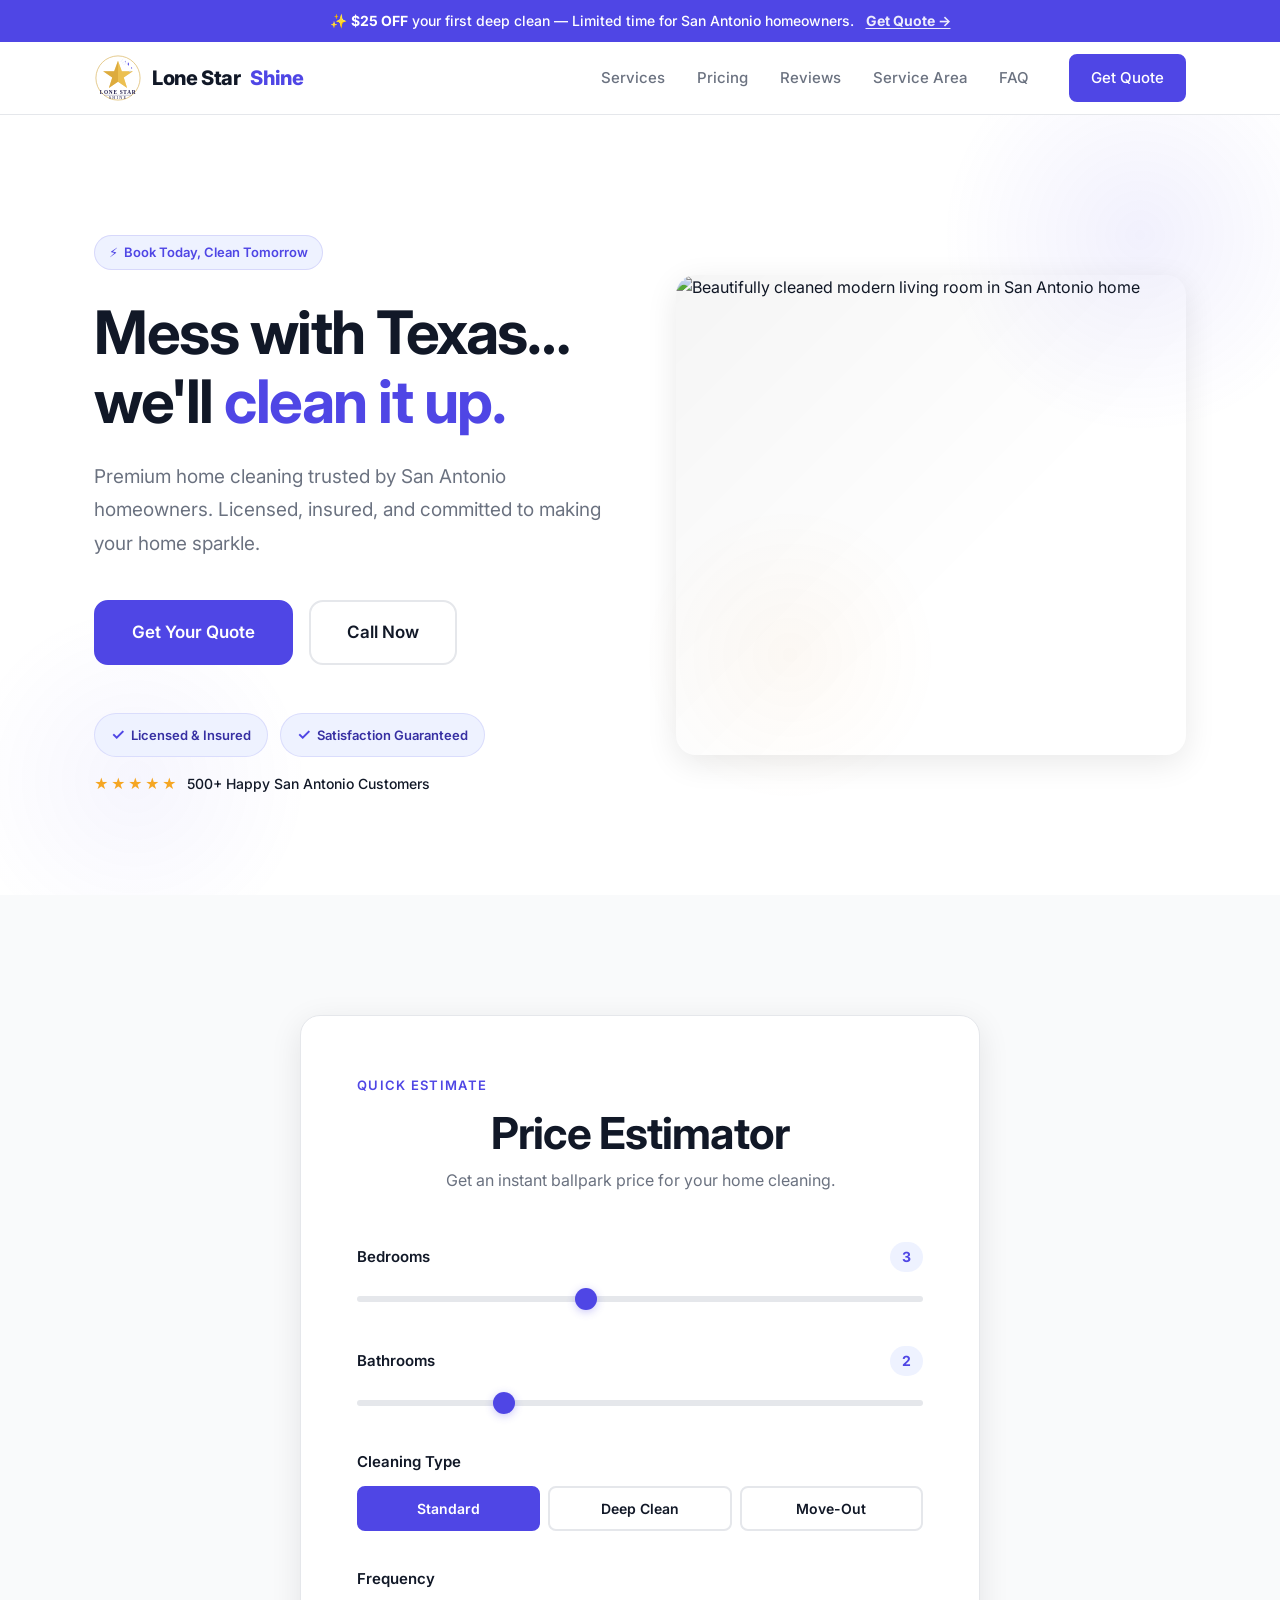
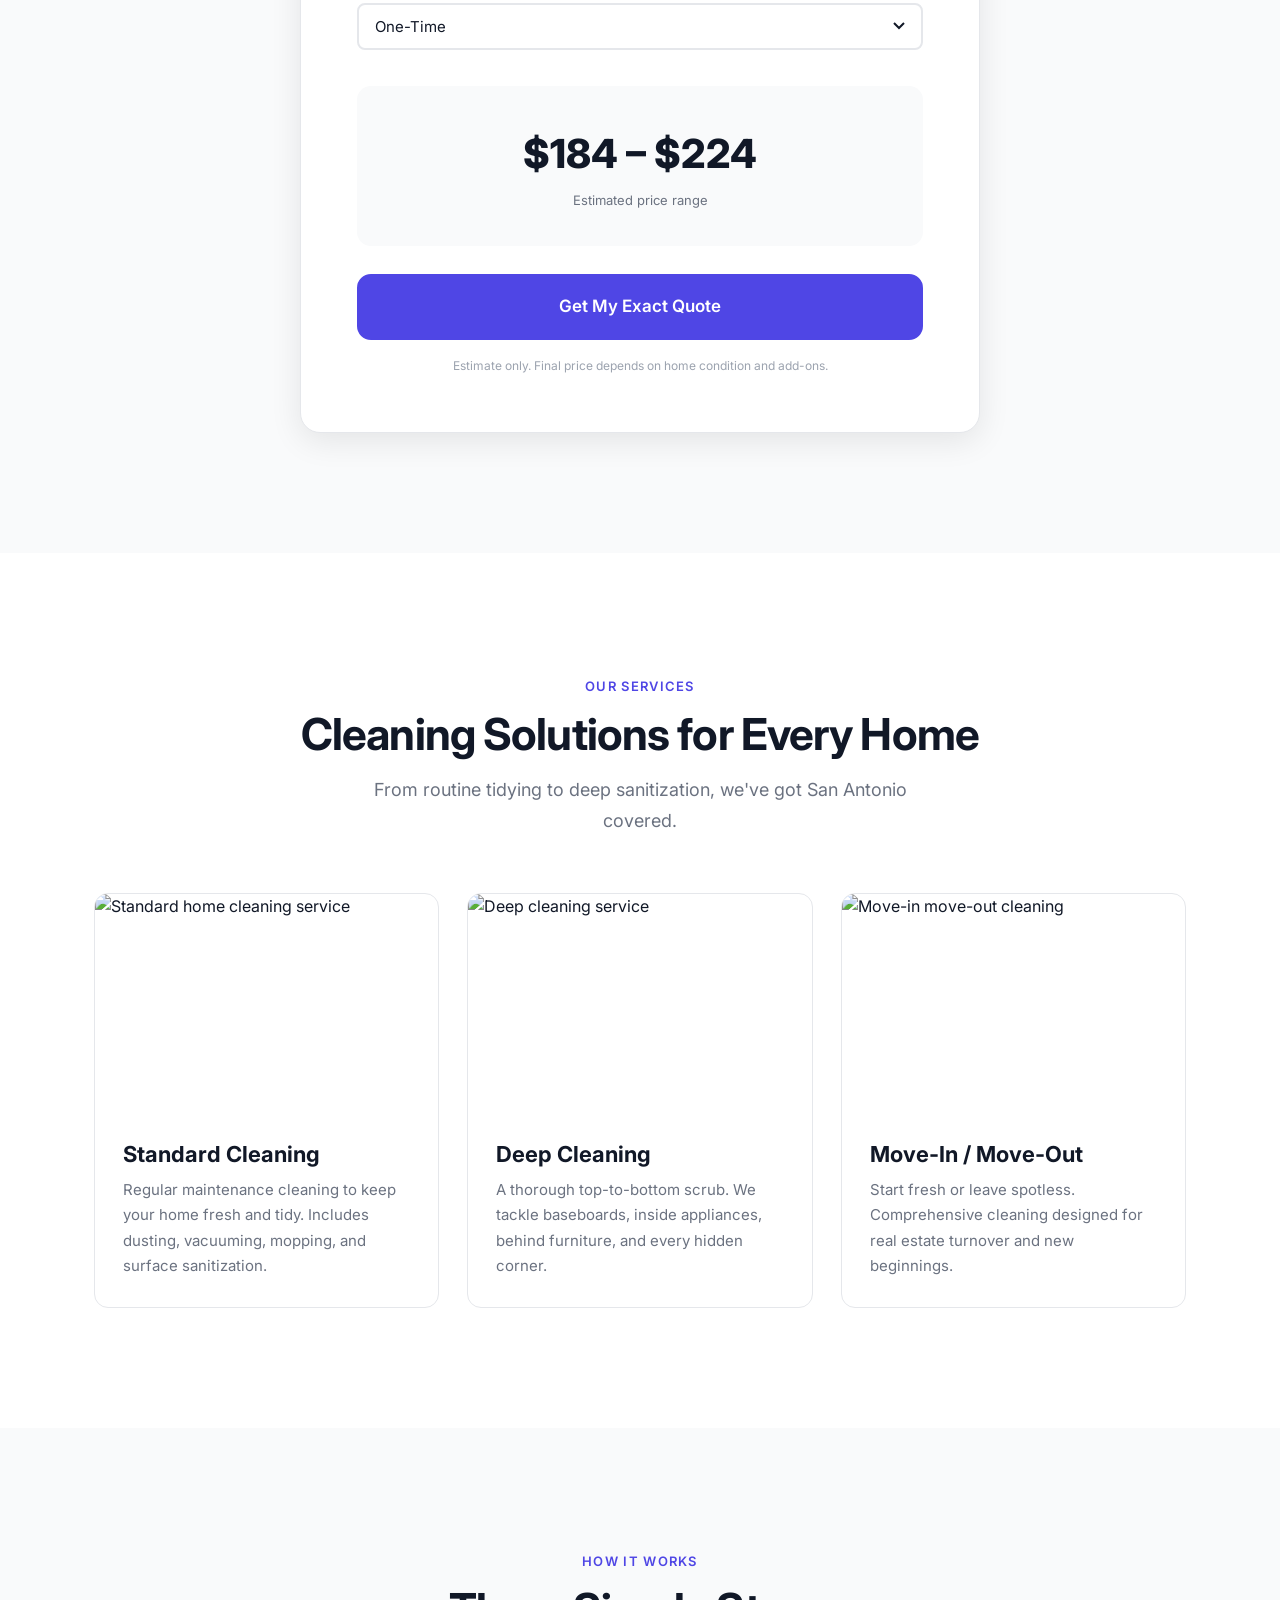
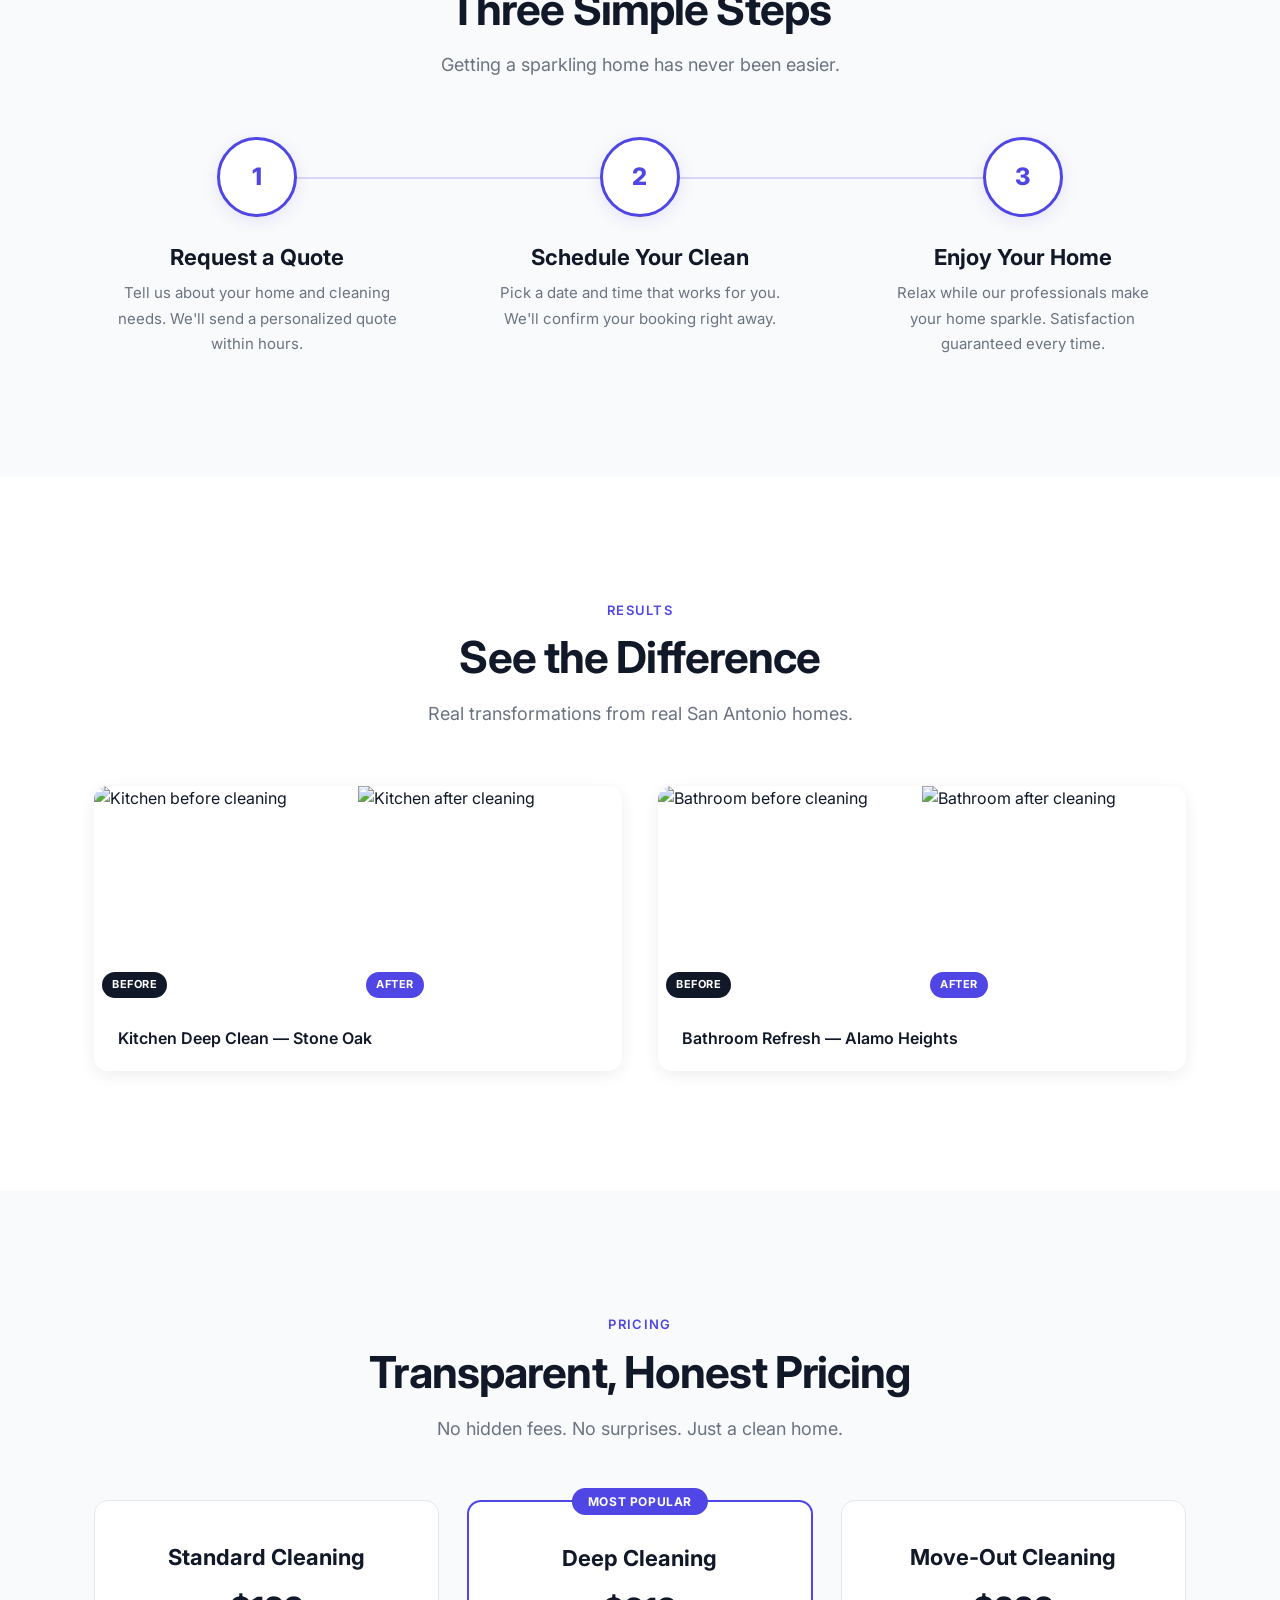
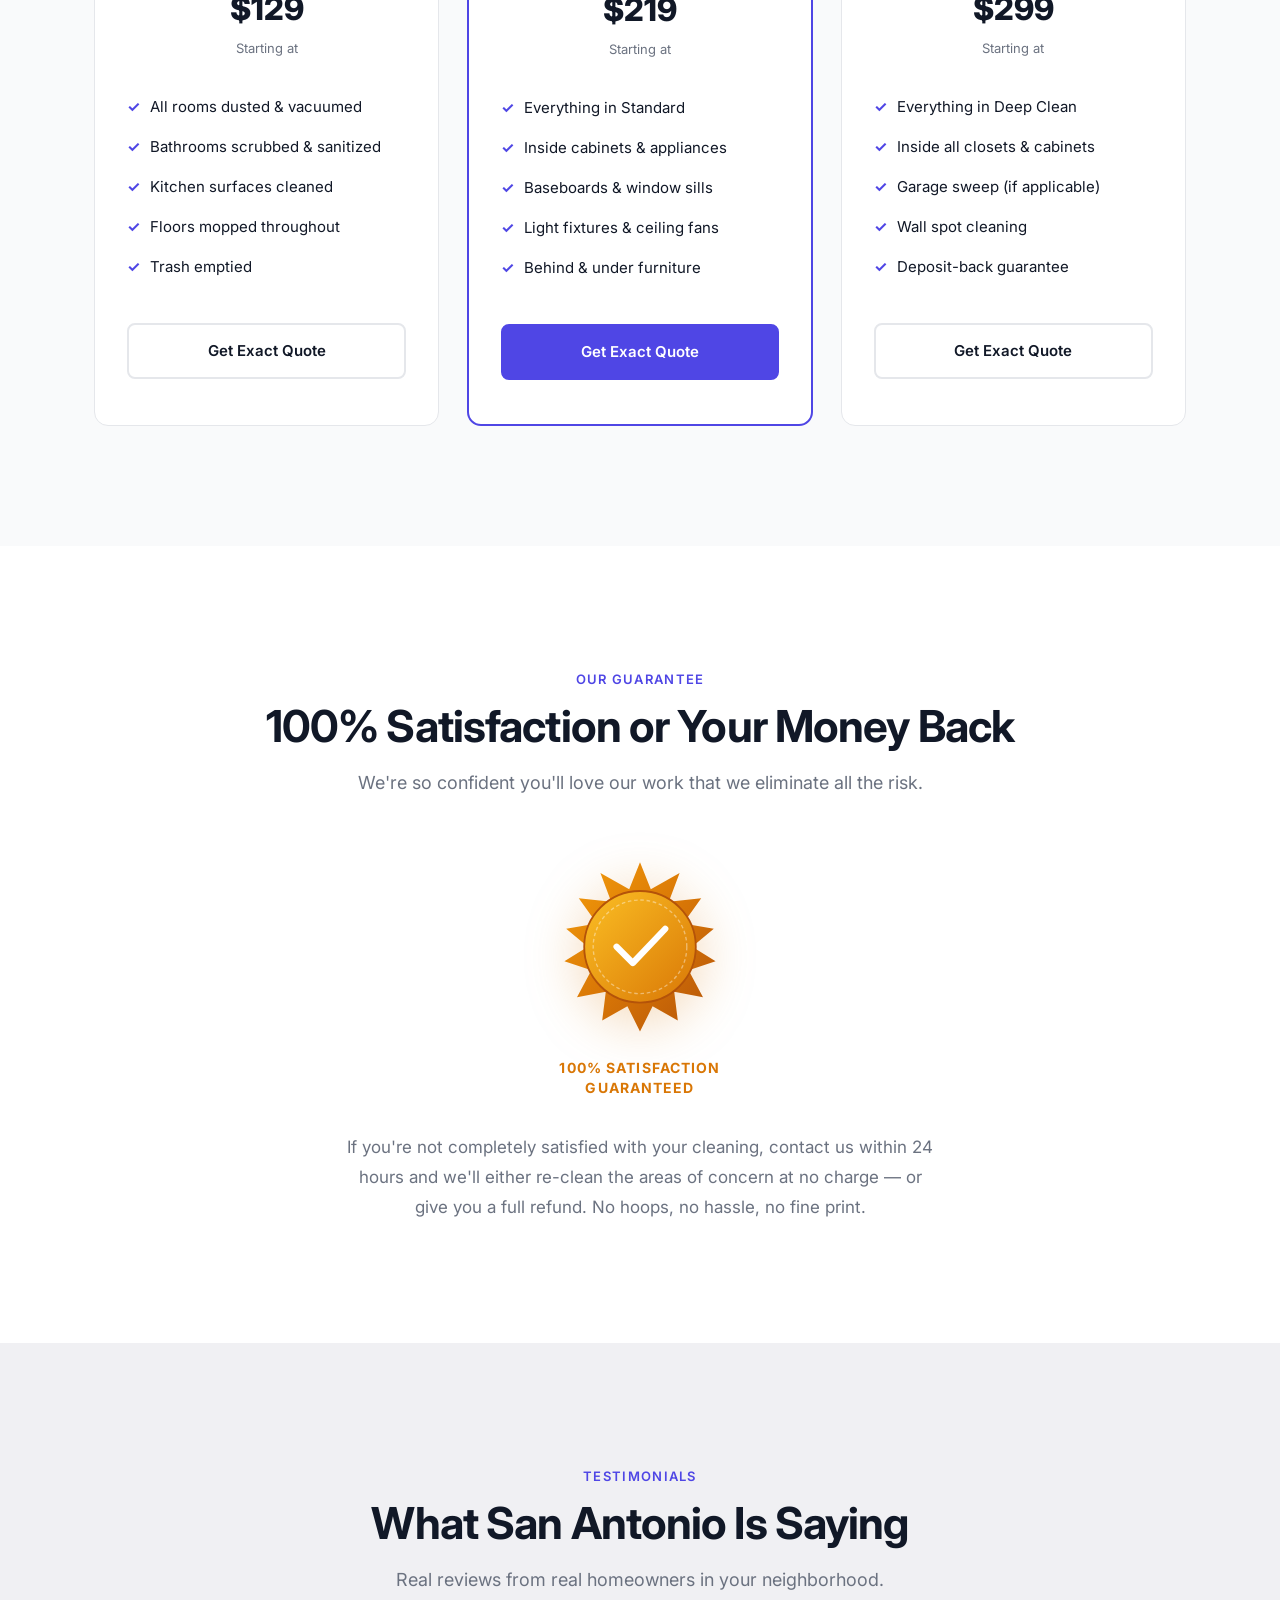
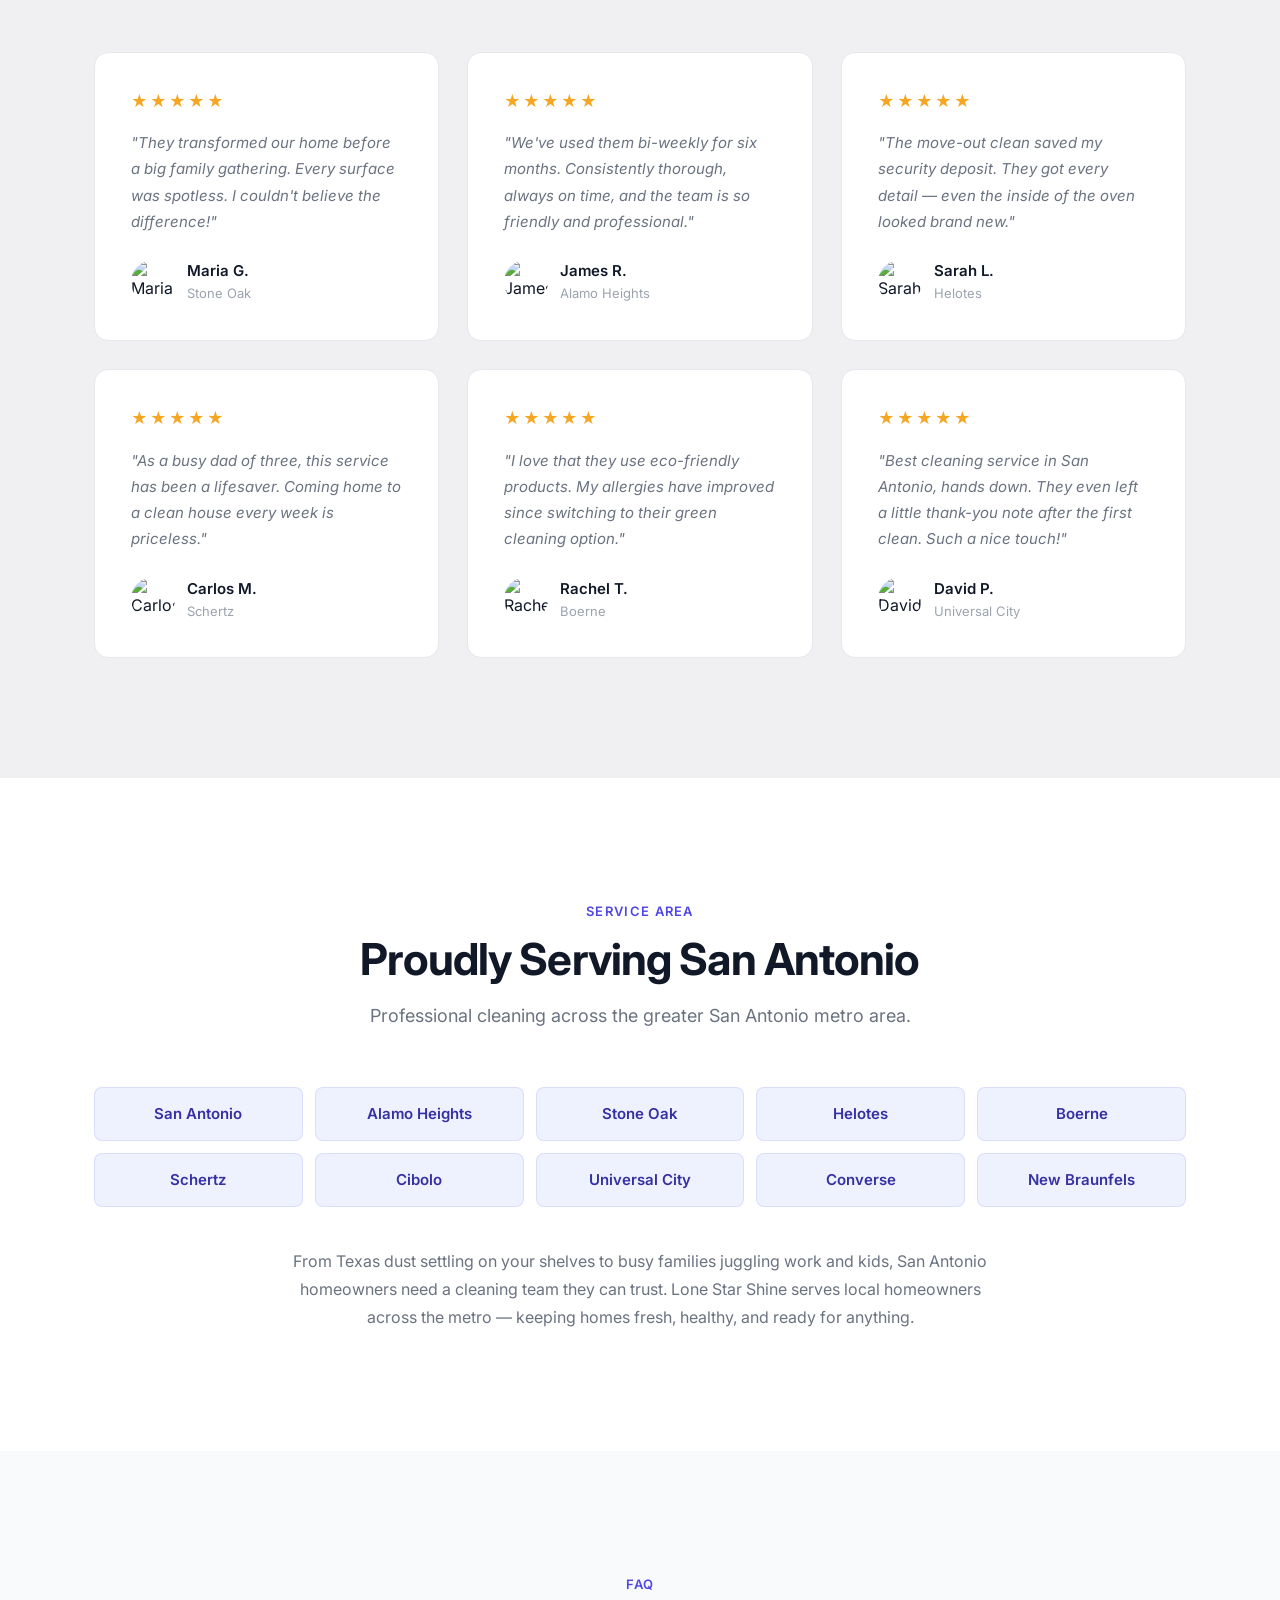
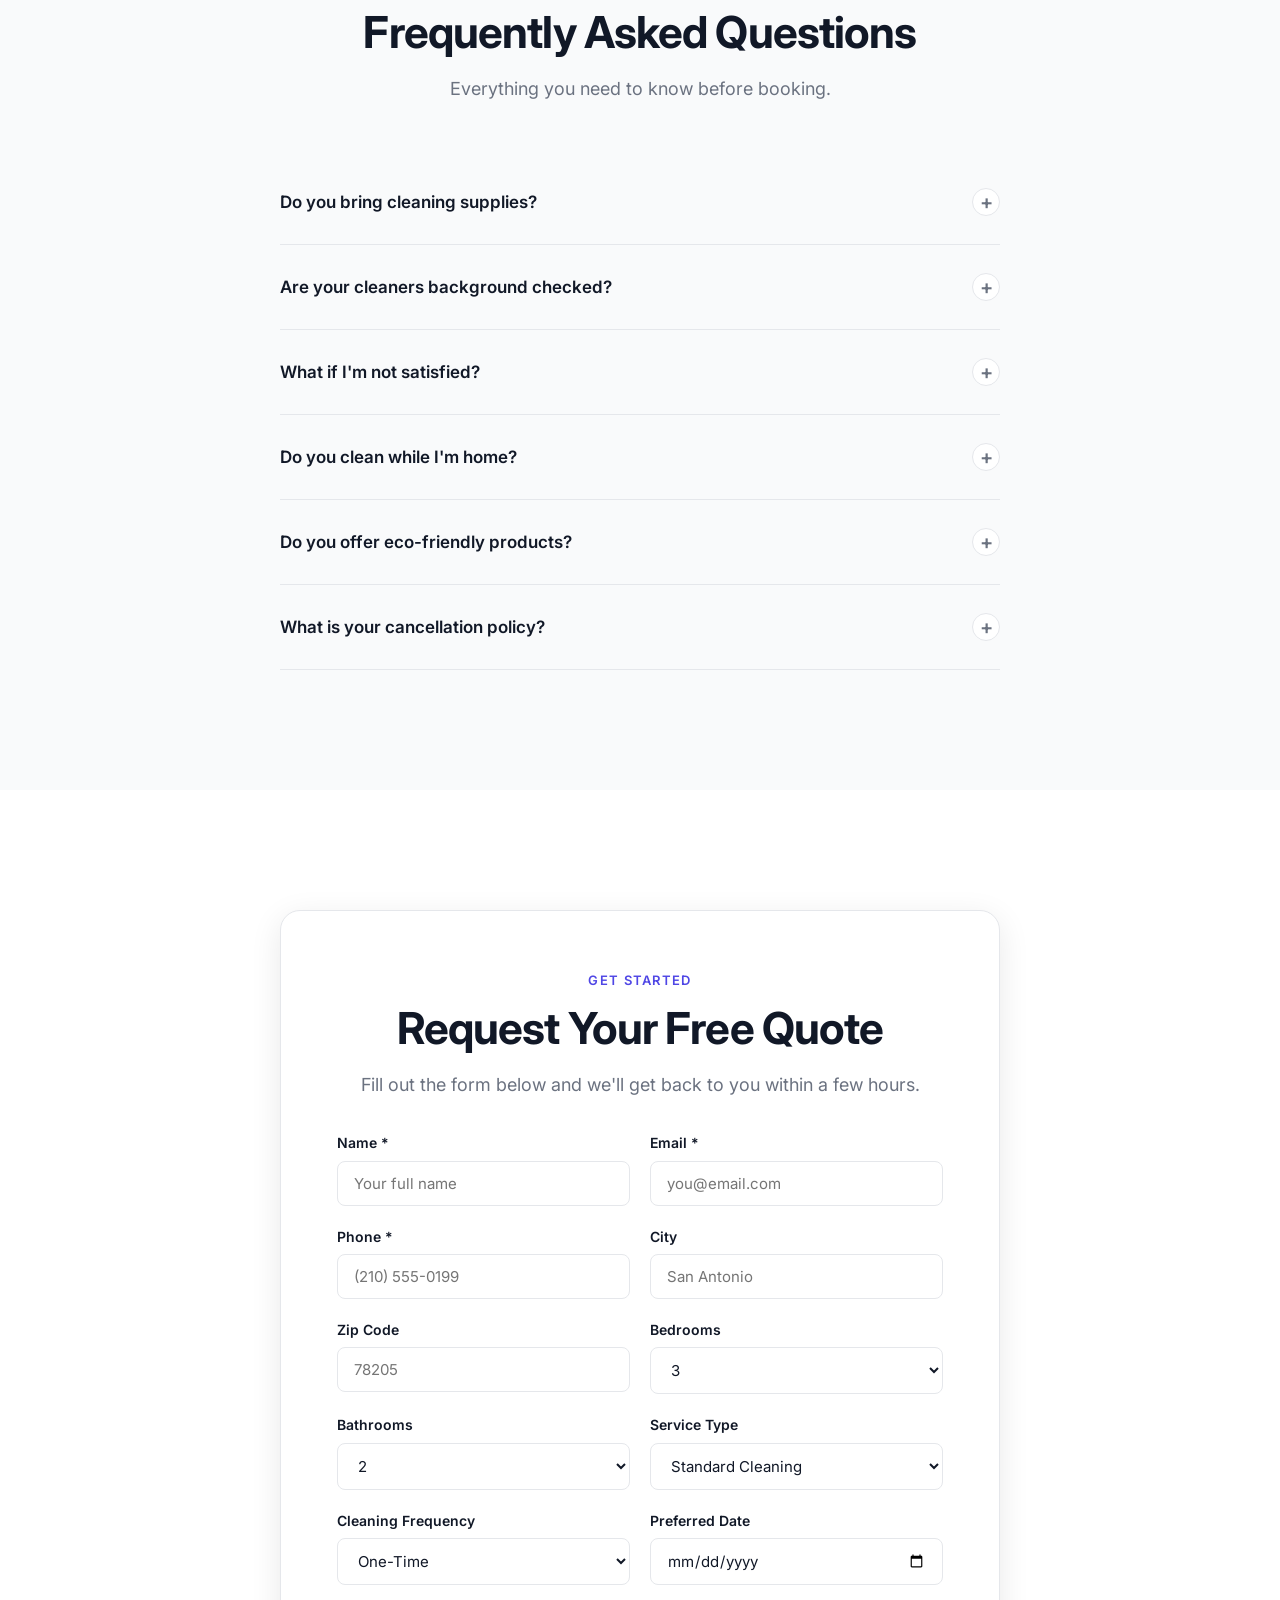
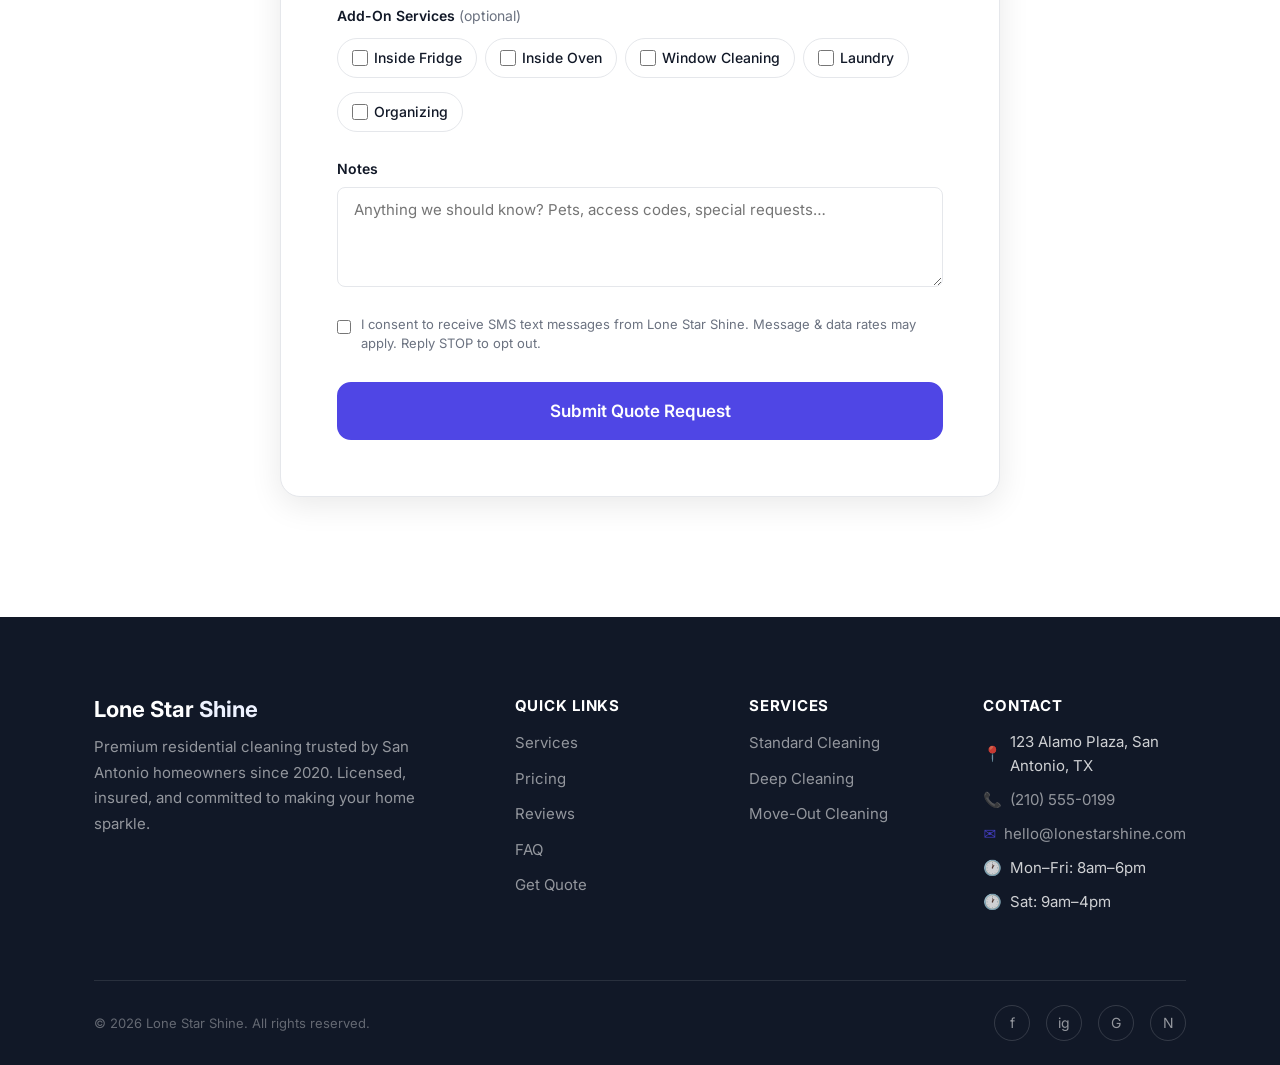
==== commit 49ec2185: "UI refinements: colored area pills, remove proof band & pricing icons, darken reviews, clean up gold" ====
--- a/index.html
+++ b/index.html
@@ -192,30 +192,6 @@
     </div>
   </section>
 
-  <!-- ========== SOCIAL PROOF ========== -->
-  <section class="social-proof">
-    <div class="container">
-      <div class="proof-grid">
-        <div class="proof-card">
-          <div class="proof-number">500<span class="gold">+</span></div>
-          <div class="proof-label">Happy Customers</div>
-        </div>
-        <div class="proof-card">
-          <div class="proof-number">4.9<span class="gold">★</span></div>
-          <div class="proof-label">Google Rating</div>
-        </div>
-        <div class="proof-card">
-          <div class="proof-number">5<span class="gold">+</span></div>
-          <div class="proof-label">Years in San Antonio</div>
-        </div>
-        <div class="proof-card">
-          <div class="proof-number">100<span class="gold">%</span></div>
-          <div class="proof-label">Satisfaction Guaranteed</div>
-        </div>
-      </div>
-    </div>
-  </section>
-
   <!-- ========== SERVICES ========== -->
   <section class="services" id="services">
     <div class="container">
@@ -341,7 +317,6 @@
 
       <div class="pricing-grid">
         <div class="pricing-card">
-          <div class="pricing-icon">🏠</div>
           <h3>Standard Cleaning</h3>
           <div class="price">$129</div>
           <div class="price-note">Starting at</div>
@@ -356,7 +331,6 @@
         </div>
 
         <div class="pricing-card featured">
-          <div class="pricing-icon">✨</div>
           <h3>Deep Cleaning</h3>
           <div class="price">$219</div>
           <div class="price-note">Starting at</div>
@@ -371,7 +345,6 @@
         </div>
 
         <div class="pricing-card">
-          <div class="pricing-icon">📦</div>
           <h3>Move-Out Cleaning</h3>
           <div class="price">$299</div>
           <div class="price-note">Starting at</div>
--- a/styles.css
+++ b/styles.css
@@ -191,7 +191,7 @@
   letter-spacing: -0.02em;
 }
 .header-logo .logo-star {
-  color: var(--gold);
+  color: var(--indigo);
 }
 .header-logo img {
   height: 48px;
@@ -797,7 +797,7 @@
 /* --- Reviews --- */
 .reviews {
   padding: 120px 0;
-  background: var(--cloud);
+  background: #f0f0f3;
 }
 .reviews .section-label {
   color: var(--indigo);
@@ -871,14 +871,14 @@
 }
 .area-tag {
   padding: 14px 16px;
-  background: var(--cloud);
+  background: var(--indigo-light);
   border-radius: var(--radius-sm);
   text-align: center;
   font-weight: 600;
   font-size: 0.9375rem;
-  color: var(--black);
+  color: var(--indigo-dark);
   transition: all var(--transition);
-  border: 1px solid var(--border);
+  border: 1px solid rgba(79,70,229,0.12);
 }
 .area-tag:hover {
   background: var(--indigo);
@@ -1074,7 +1074,7 @@
   font-size: 1.375rem;
   margin-bottom: 12px;
 }
-.footer-brand h3 .gold { color: var(--gold); }
+.footer-brand h3 .gold { color: var(--indigo-light); }
 .footer-brand p { font-size: 0.9375rem; line-height: 1.7; color: rgba(255,255,255,0.55); }
 .footer h4 {
   color: var(--white);
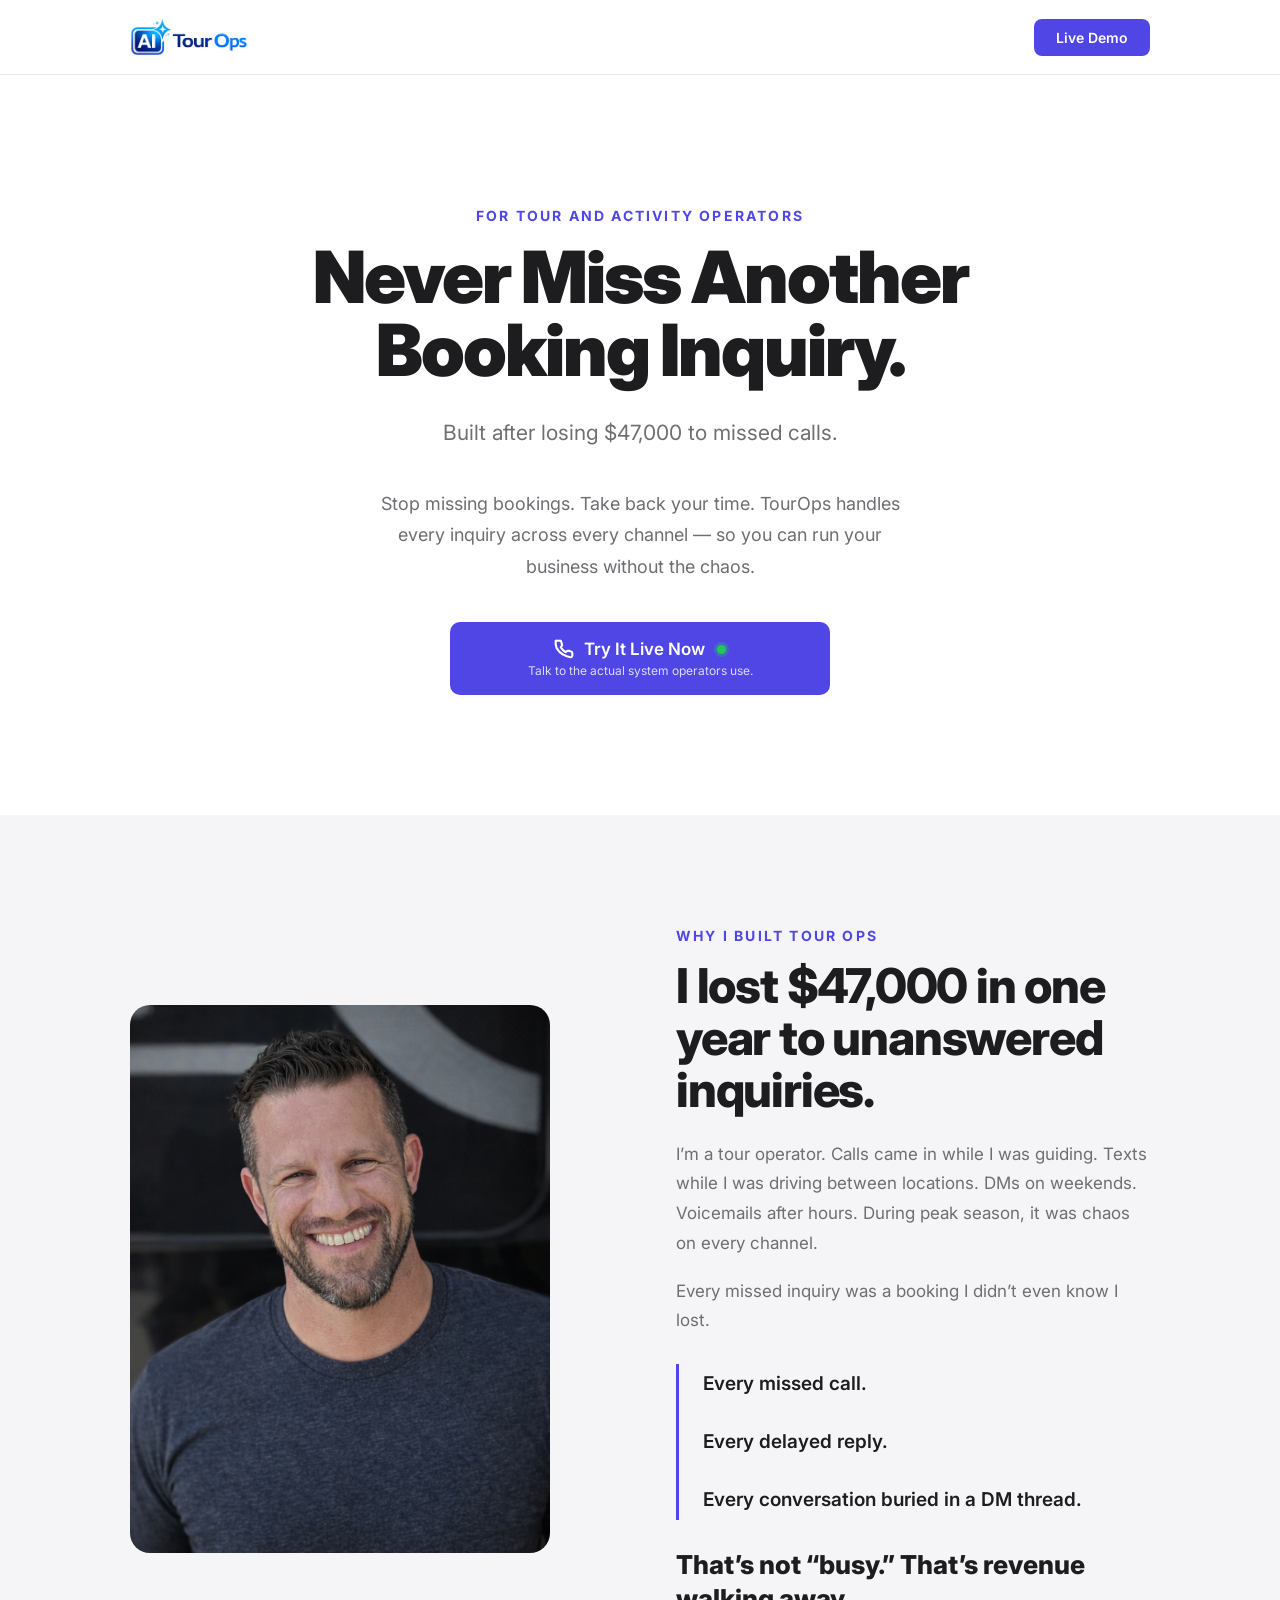
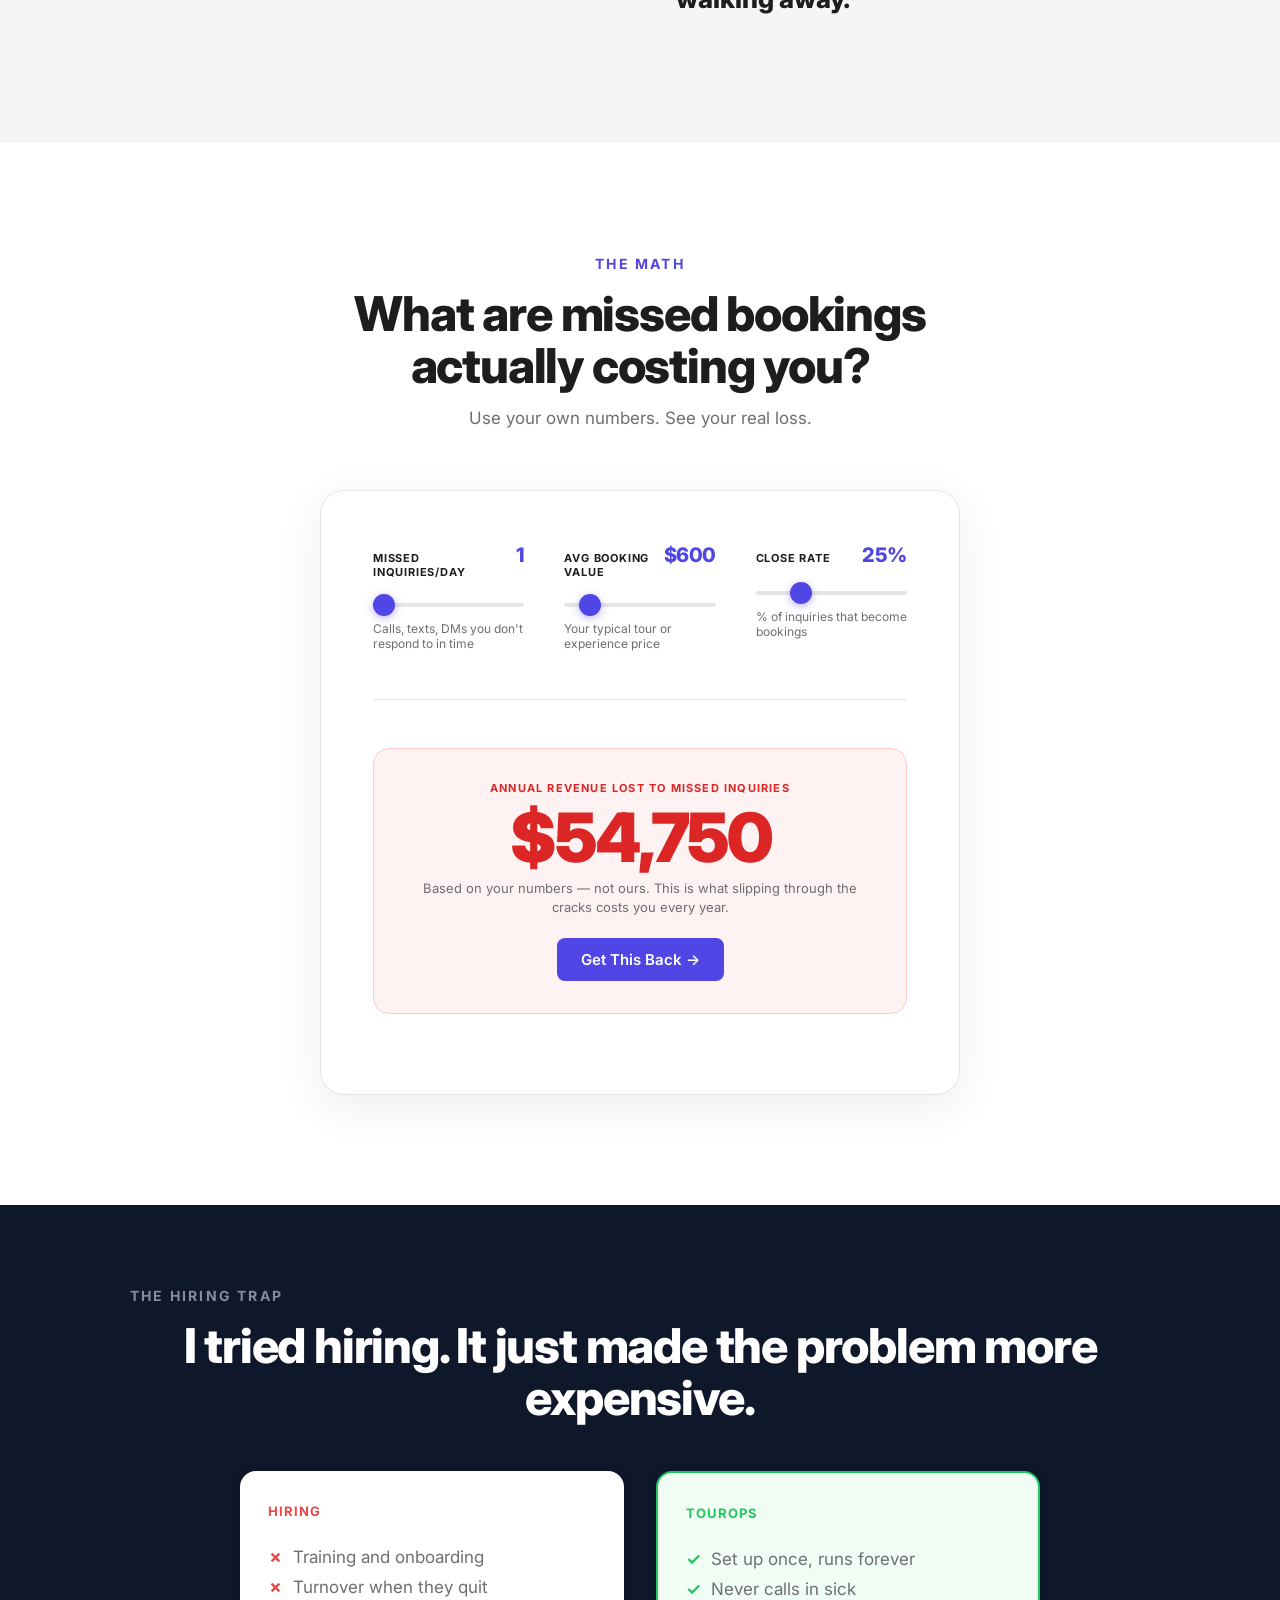
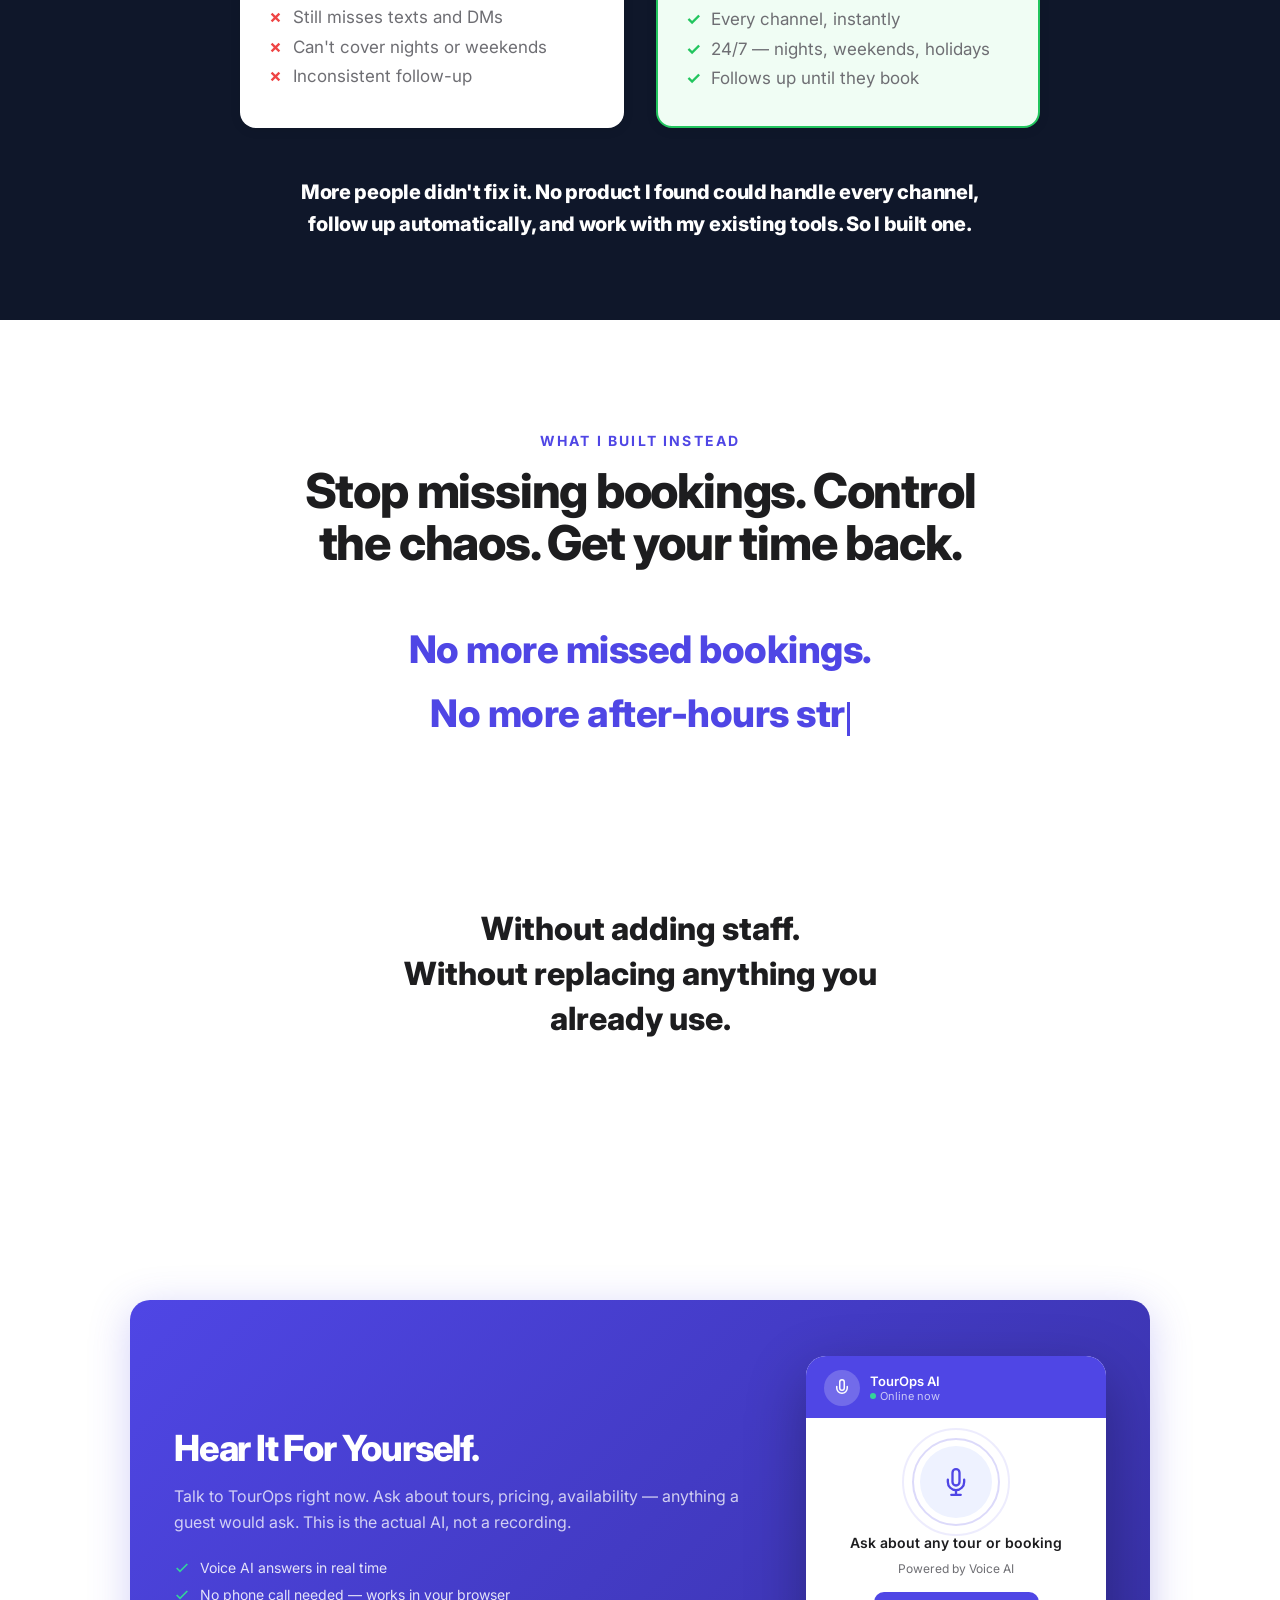
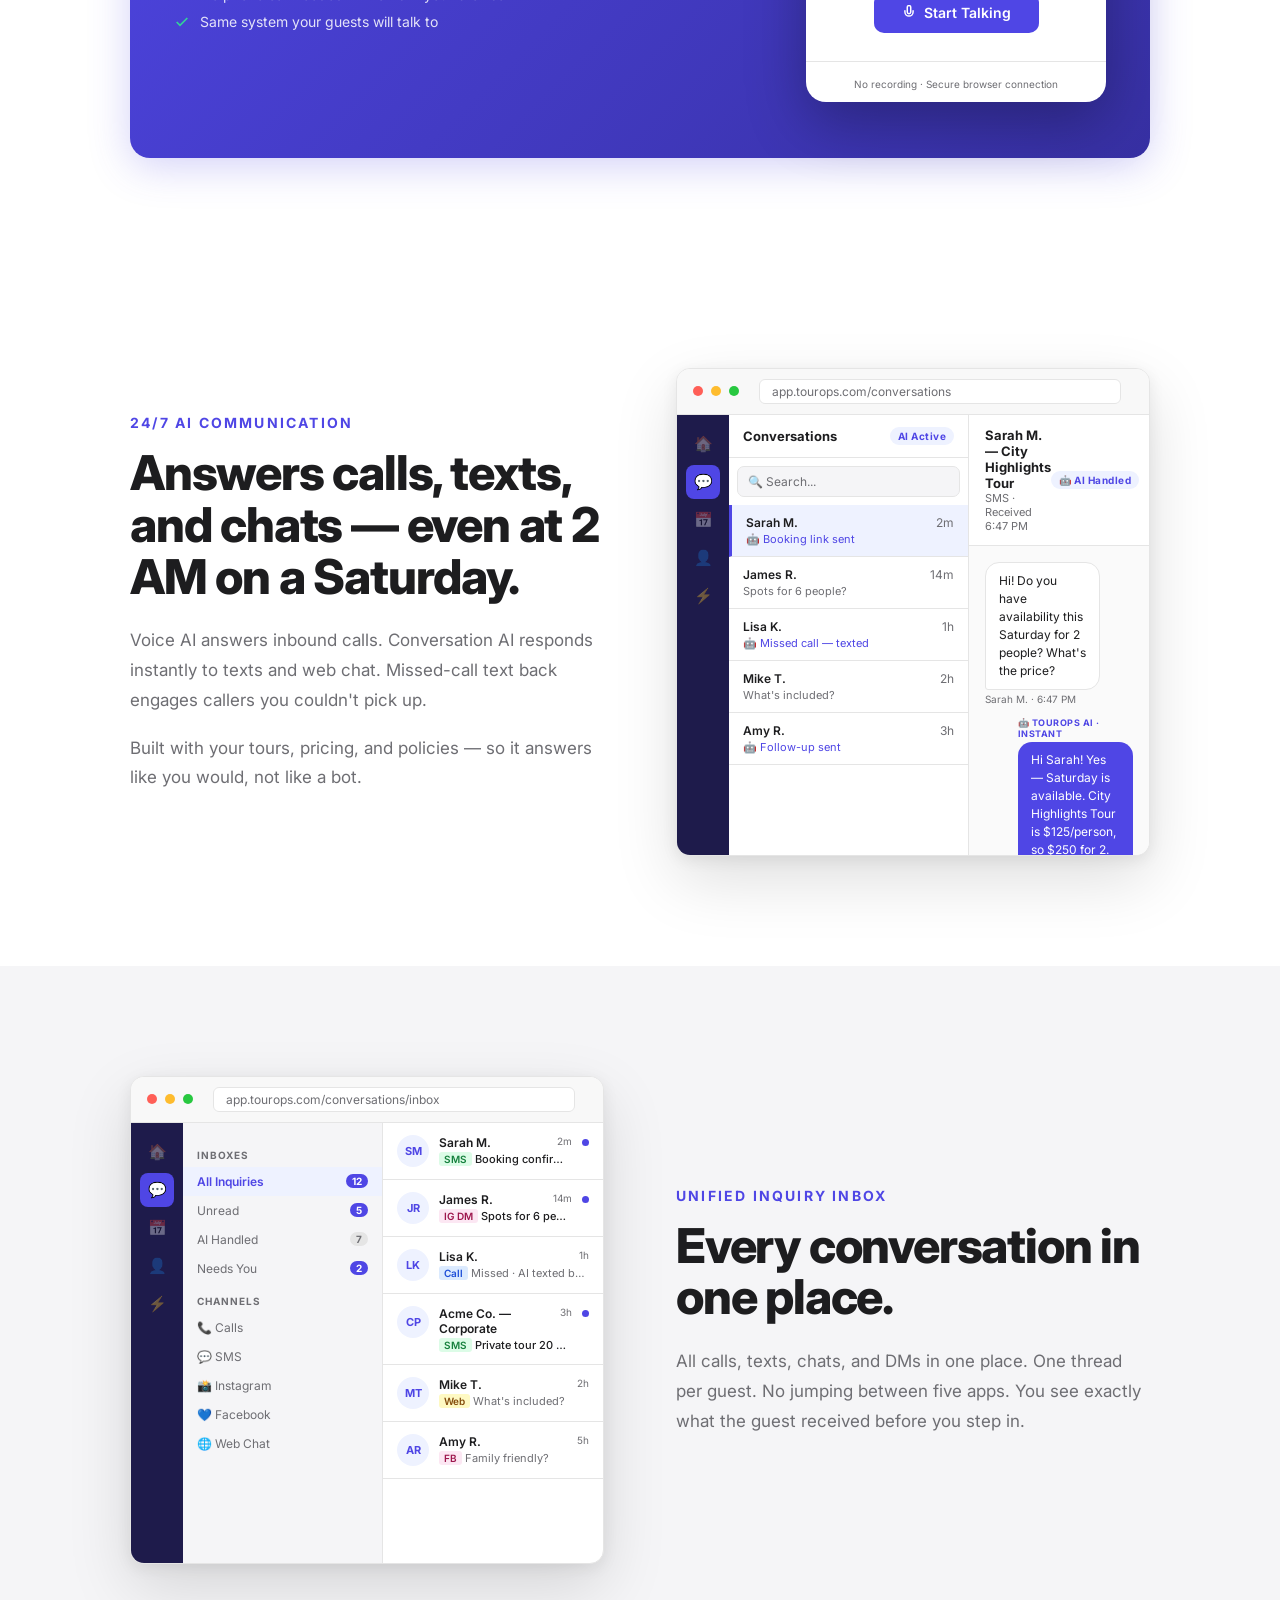
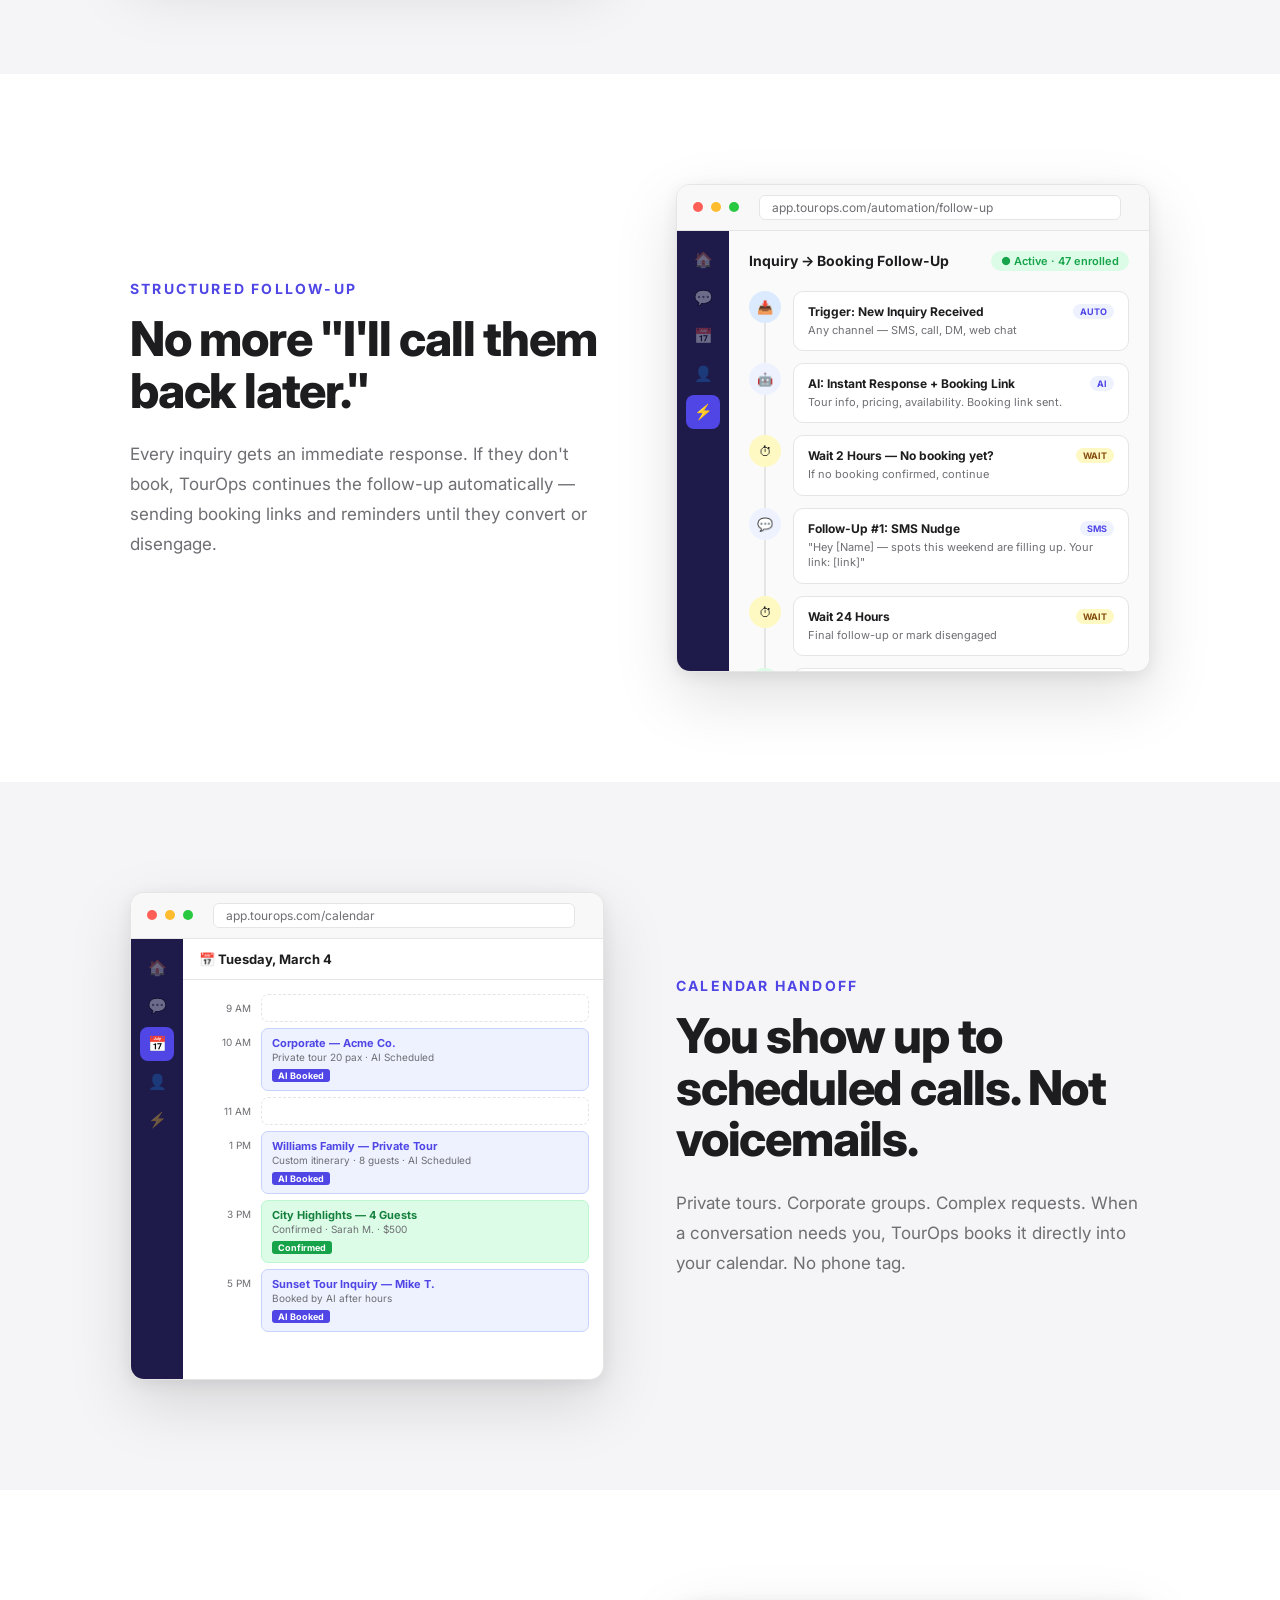
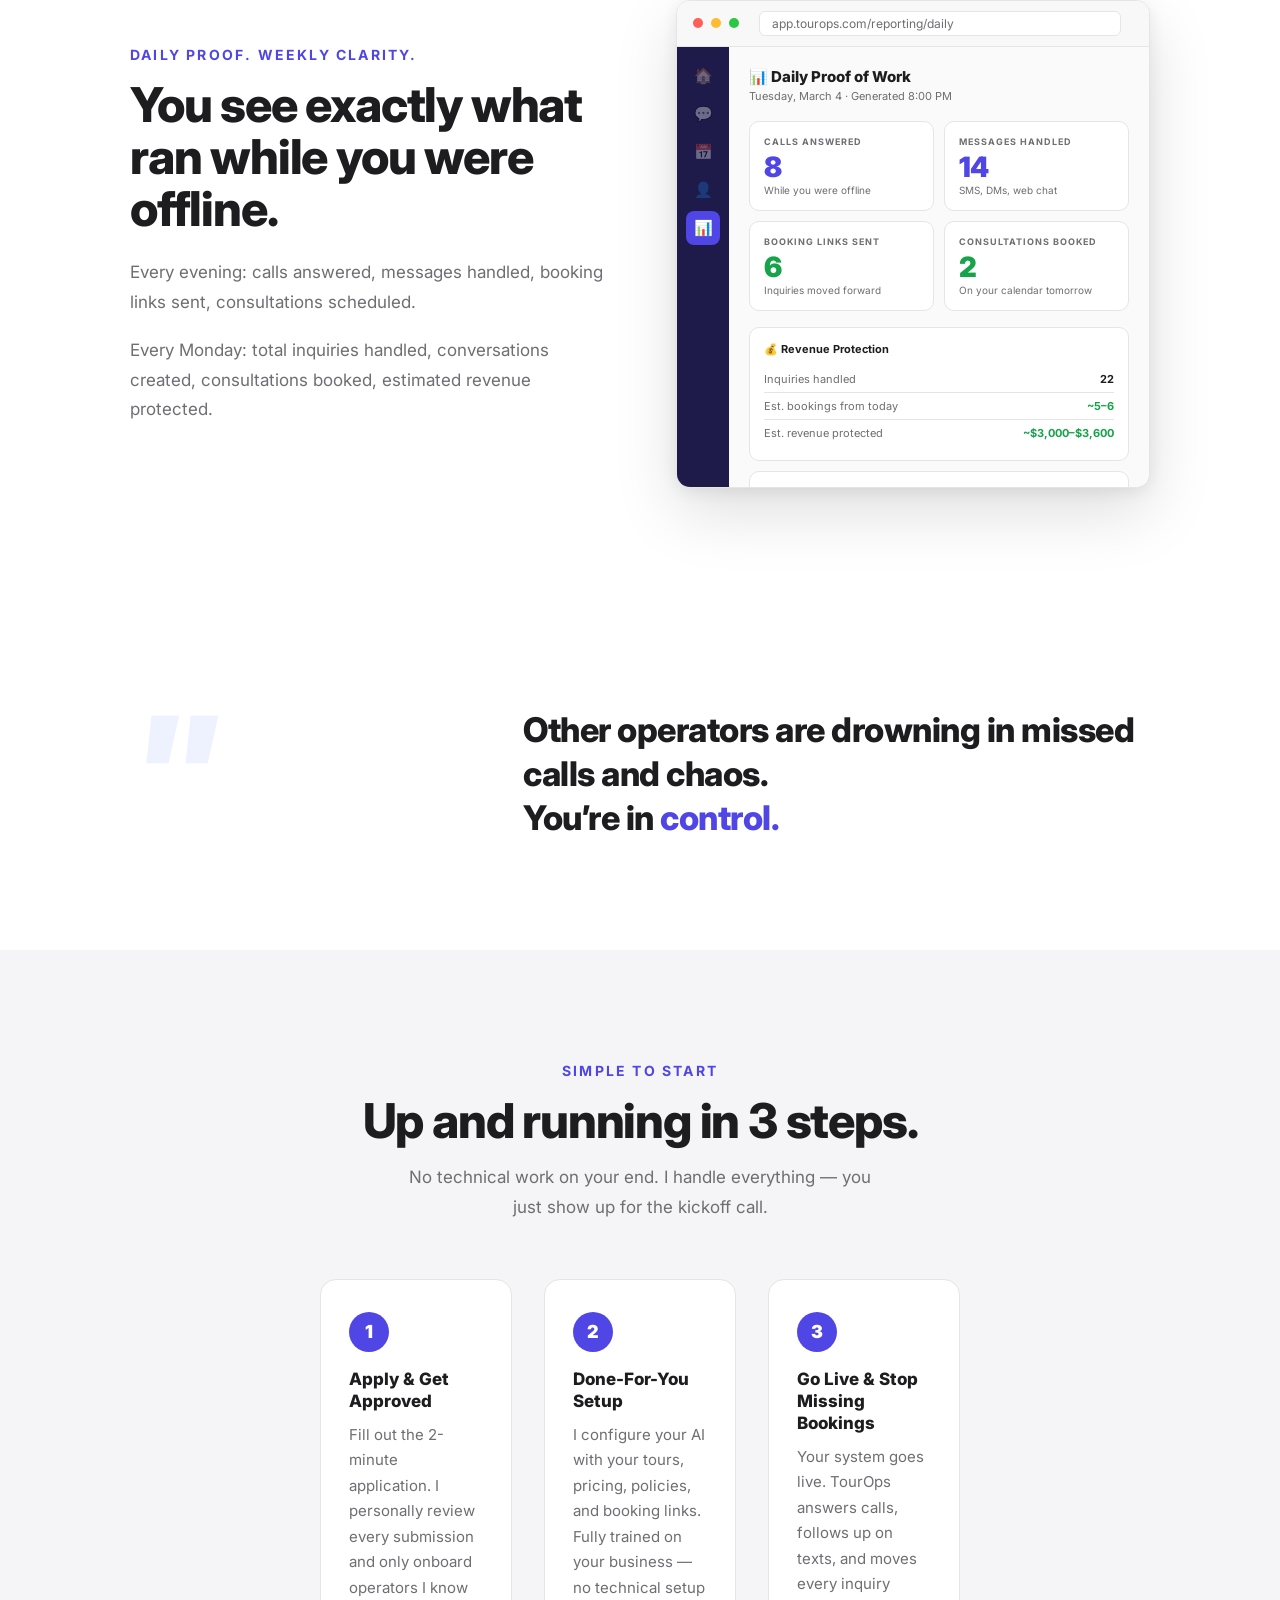
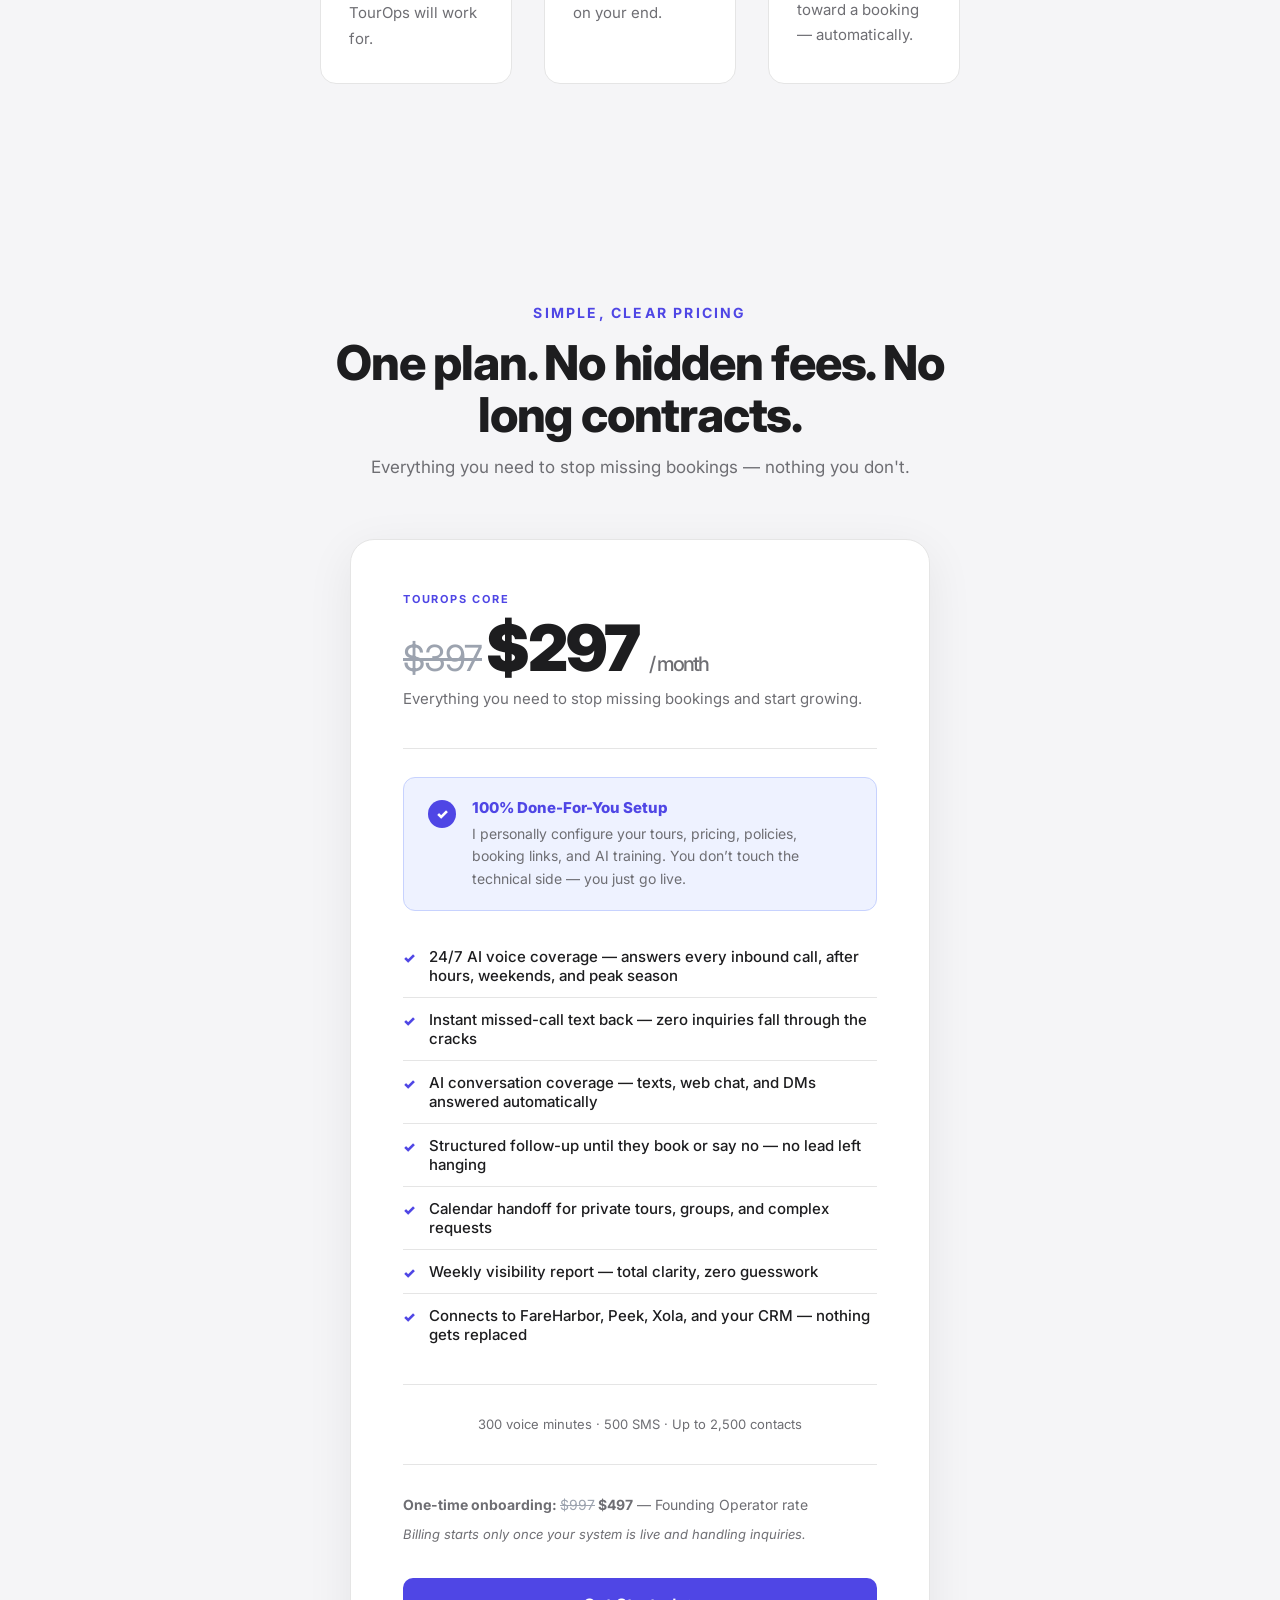
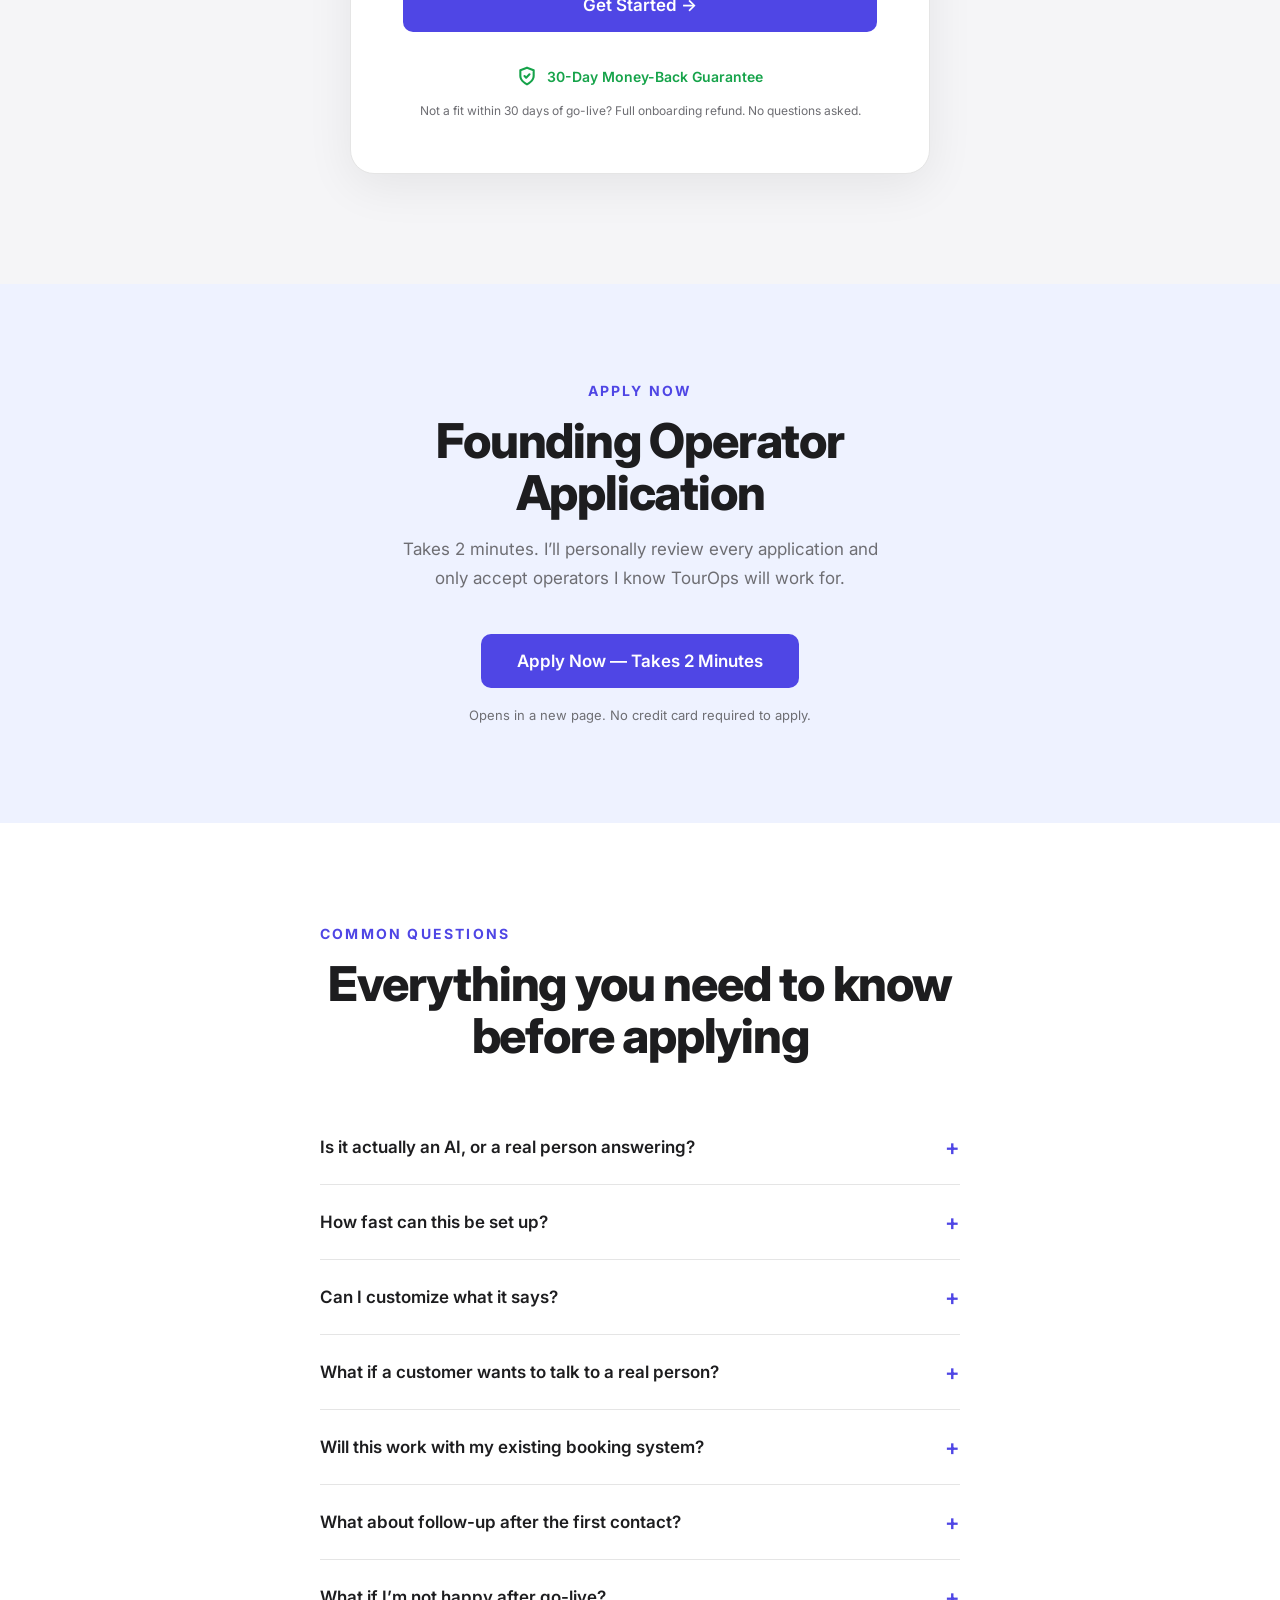
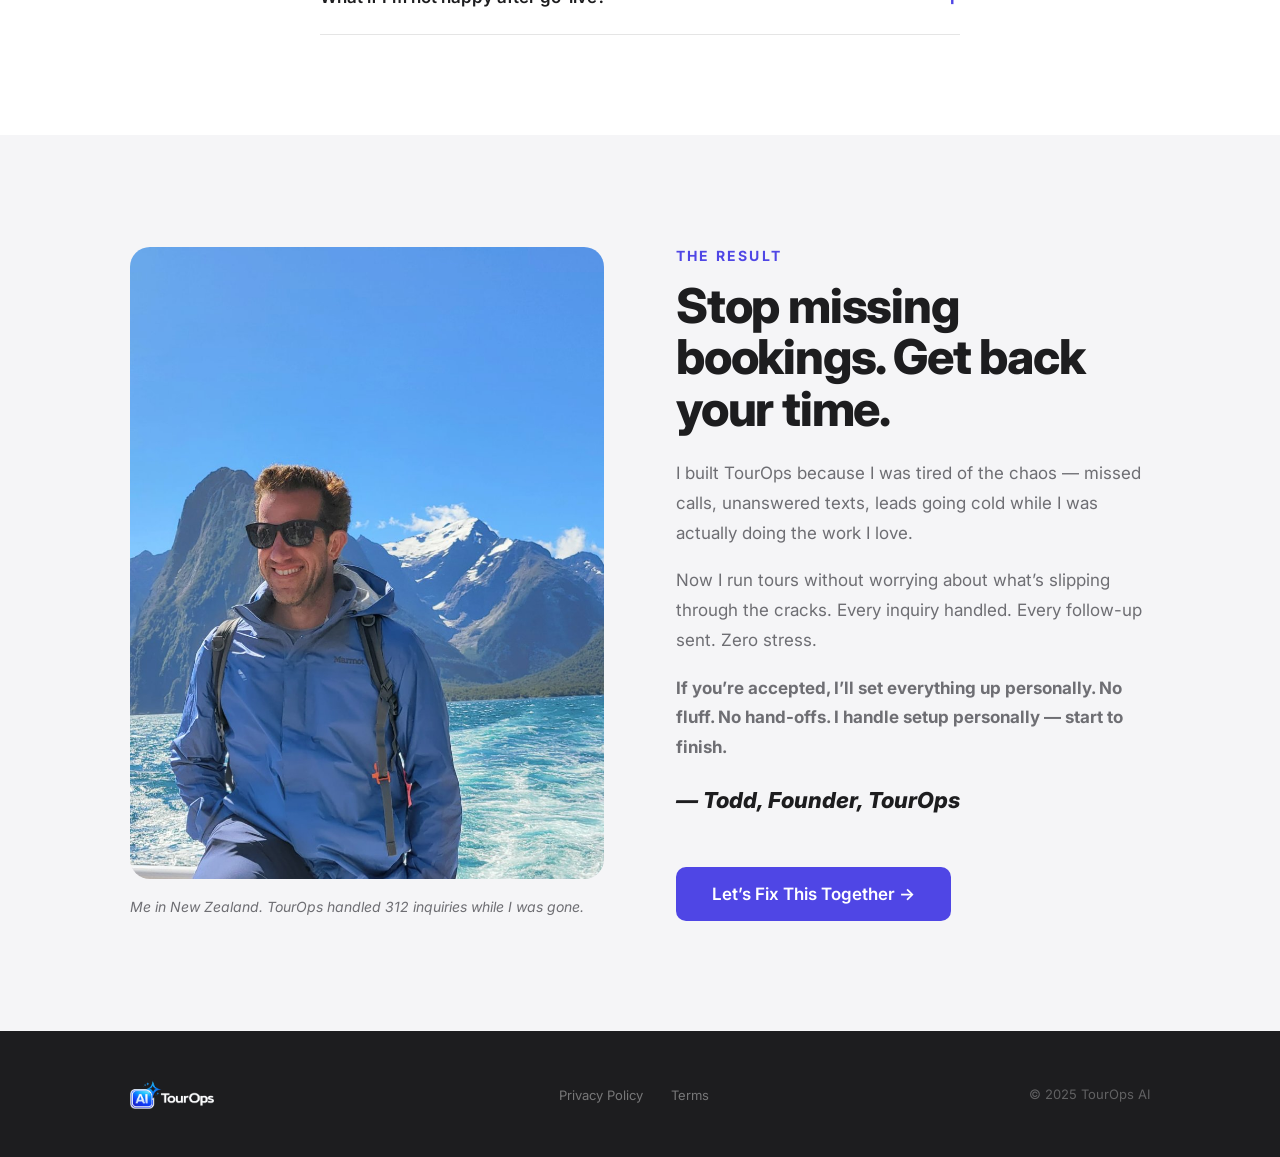
==== commit f36511a0: "Restore original TourOps landing page files from git history Recovers the TourOps index.html and ima" ====
--- a/index.html
+++ b/index.html
@@ -1,787 +1,1229 @@
 <!DOCTYPE html>
 <html lang="en">
 <head>
-  <meta charset="UTF-8">
-  <meta name="viewport" content="width=device-width, initial-scale=1.0">
-  <title>Lone Star Shine — Premium Home Cleaning in San Antonio, TX</title>
-  <meta name="description" content="Lone Star Shine offers premium residential cleaning services in San Antonio, TX. Licensed, insured, background-checked cleaners. Get your free quote today!">
-  <meta property="og:title" content="Lone Star Shine — Premium Home Cleaning in San Antonio, TX">
-  <meta property="og:description" content="Professional home cleaning trusted by 500+ San Antonio homeowners. Licensed, insured, satisfaction guaranteed. Get $25 off your first deep clean.">
-  <meta property="og:type" content="website">
-  <meta property="og:url" content="https://lonestarshine.com">
-  <meta property="og:image" content="https://images.pexels.com/photos/1080721/pexels-photo-1080721.jpeg?auto=compress&cs=tinysrgb&w=1200">
-  <meta name="twitter:card" content="summary_large_image">
-  <meta name="twitter:title" content="Lone Star Shine — Premium Home Cleaning in San Antonio, TX">
-  <meta name="twitter:description" content="Professional home cleaning trusted by 500+ San Antonio homeowners. Get $25 off your first deep clean.">
-  <link rel="canonical" href="https://lonestarshine.com">
-  <link rel="icon" type="image/svg+xml" href="assets/favicon.svg">
-  <link href="https://fonts.googleapis.com/css2?family=Inter:wght@400;500;600;700;800&display=swap" rel="stylesheet">
-  <link rel="stylesheet" href="styles.css">
-
-  <!-- LocalBusiness Schema -->
-  <script type="application/ld+json">
-  {
-    "@context": "https://schema.org",
-    "@type": "LocalBusiness",
-    "@id": "https://lonestarshine.com",
-    "name": "Lone Star Shine",
-    "description": "Premium residential cleaning services in San Antonio, TX",
-    "url": "https://lonestarshine.com",
-    "telephone": "(210) 555-0199",
-    "email": "hello@lonestarshine.com",
-    "address": {
-      "@type": "PostalAddress",
-      "streetAddress": "123 Alamo Plaza",
-      "addressLocality": "San Antonio",
-      "addressRegion": "TX",
-      "postalCode": "78205",
-      "addressCountry": "US"
-    },
-    "geo": {
-      "@type": "GeoCoordinates",
-      "latitude": 29.4241,
-      "longitude": -98.4936
-    },
-    "openingHours": ["Mo-Fr 08:00-18:00", "Sa 09:00-16:00"],
-    "priceRange": "$$",
-    "aggregateRating": {
-      "@type": "AggregateRating",
-      "ratingValue": "4.9",
-      "reviewCount": "500"
-    },
-    "areaServed": [
-      "San Antonio", "Alamo Heights", "Stone Oak", "Helotes",
-      "Boerne", "Schertz", "Cibolo", "Universal City",
-      "Converse", "New Braunfels"
-    ]
-  }
-  </script>
+<meta charset="UTF-8">
+<meta name="viewport" content="width=device-width, initial-scale=1.0">
+<title>TourOps — Never Miss Another Booking Inquiry</title>
+<meta name="description" content="TourOps ensures every booking inquiry gets answered, followed up, and moved toward a booking — automatically. Built by a tour operator, for tour operators.">
+<meta property="og:title" content="TourOps — Never Miss Another Booking Inquiry">
+<meta property="og:description" content="24/7 AI voice and conversation coverage for tour operators. Stop losing bookings to missed calls, texts, and DMs.">
+<meta property="og:type" content="website">
+<meta property="og:url" content="https://touropsai.com">
+<!-- TODO: Add og:image once you have a social preview image -->
+<!-- <meta property="og:image" content="https://touropsai.com/og-image.jpg"> -->
+<meta name="twitter:card" content="summary_large_image">
+<meta name="twitter:title" content="TourOps — Never Miss Another Booking Inquiry">
+<meta name="twitter:description" content="24/7 AI voice and conversation coverage for tour operators. Stop losing bookings to missed calls, texts, and DMs.">
+<link rel="canonical" href="https://touropsai.com">
+
+<!-- TODO: PASTE GHL TRACKING SCRIPT HERE -->
+<!-- Get it from GHL: Settings → Tracking Code → copy script -->
+
+<link href="https://fonts.googleapis.com/css2?family=Inter:ital,wght@0,300;0,400;0,500;0,600;0,700;0,800;0,900;1,400;1,700&display=swap" rel="stylesheet">
+<style>
+  *, *::before, *::after { box-sizing: border-box; margin: 0; padding: 0; }
+  :root {
+    --blue: #4F46E5; --blue-dark: #3730a3; --blue-light: #EEF2FF;
+    --black: #1d1d1f; --gray: #6e6e73; --light: #f5f5f7;
+    --border: #e5e5e5; --white: #fff;
+    --sidebar: #1e1b4b;
+  }
+  html { scroll-behavior: smooth; }
+  body { font-family: 'Inter', sans-serif; color: var(--black); background: var(--white); -webkit-font-smoothing: antialiased; overflow-x: hidden; }
+  .container { max-width: 1100px; margin: 0 auto; padding: 0 40px; }
+  .container--narrow { max-width: 720px; margin: 0 auto; padding: 0 40px; }
+
+  /* NAV */
+  nav { position: sticky; top: 0; z-index: 100; background: rgba(255,255,255,0.92); backdrop-filter: blur(16px); border-bottom: 1px solid var(--border); padding: 18px 0; }
+  nav .container { display: flex; align-items: center; justify-content: space-between; }
+  .nav-logo { font-size: 21px; font-weight: 800; color: var(--blue); letter-spacing: -0.5px; }
+  .nav-logo span { color: var(--black); }
+
+  .btn { display: inline-block; padding: 12px 24px; border-radius: 8px; font-size: 15px; font-weight: 600; cursor: pointer; text-decoration: none; transition: all 0.2s; border: none; font-family: 'Inter', sans-serif; }
+  .btn-primary { background: var(--blue); color: var(--white); }
+  .btn-primary:hover { background: var(--blue-dark); transform: translateY(-1px); box-shadow: 0 4px 16px rgba(79,70,229,0.3); }
+  .btn-white { background: var(--white); color: var(--blue); font-weight: 700; }
+  .btn-white:hover { background: #f0f0ff; transform: translateY(-1px); }
+  .btn-sm { padding: 10px 20px; font-size: 14px; }
+  .btn-lg { padding: 17px 36px; font-size: 17px; border-radius: 10px; }
+  .btn-full { width: 100%; text-align: center; display: block; }
+
+  .label { display: inline-block; font-size: 14px; font-weight: 700; letter-spacing: 2.2px; text-transform: uppercase; color: var(--blue); margin-bottom: 16px; }
+  h1 { font-size: clamp(40px, 6vw, 72px); font-weight: 900; letter-spacing: -2px; line-height: 1.02; }
+  h2 { font-size: clamp(30px, 4vw, 48px); font-weight: 800; letter-spacing: -1.2px; line-height: 1.08; }
+  p { font-size: 17px; line-height: 1.75; color: var(--gray); }
+
+  /* HERO */
+  #hero { padding: 130px 0 110px; text-align: center; }
+  #hero h1 { margin-bottom: 28px; }
+  #hero .subhead { font-size: 21px; color: var(--gray); margin-bottom: 36px; }
+  #hero .body { max-width: 560px; margin: 0 auto 40px; font-size: 18px; }
+  #hero .trust { font-size: 14px; font-style: italic; color: var(--gray); margin-bottom: 44px; }
+  .hero-demo-btn { max-width: 380px; margin: 0 auto 10px; }
+  .hero-sub-note { font-size: 13px; color: var(--gray); margin-bottom: 48px; text-align: center; }
+  .trust-strip { display: inline-flex; gap: 36px; flex-wrap: wrap; justify-content: center; background: var(--light); border-radius: 50px; padding: 16px 36px; }
+  .trust-strip span { font-size: 13px; font-weight: 600; color: var(--gray); white-space: nowrap; }
+  .trust-strip span::before { content: "✓ "; color: var(--blue); font-weight: 800; }
+
+  /* LOGO SCROLL */
+  #logo-scroll { padding: 40px 0; border-top: 1px solid var(--border); border-bottom: 1px solid var(--border); overflow: hidden; }
+  .logo-track { display: flex; align-items: center; gap: 64px; animation: scroll 28s linear infinite; width: max-content; }
+  .logo-track:hover { animation-play-state: paused; }
+  @keyframes scroll { from { transform: translateX(0); } to { transform: translateX(-50%); } }
+  .logo-item { font-size: 15px; font-weight: 700; color: #9ca3af; white-space: nowrap; transition: color 0.2s; }
+  .logo-item:hover { color: var(--blue); }
+  .logo-dot { width: 4px; height: 4px; background: var(--border); border-radius: 50%; flex-shrink: 0; }
+
+  /* SECTIONS */
+  section { padding: 110px 0; }
+  .section-alt { background: var(--light); }
+
+  .split { display: grid; grid-template-columns: 1fr 1fr; gap: 72px; align-items: center; }
+  .split.reverse { direction: ltr; }
+  .split.reverse > * { direction: ltr; }
+  .split-text h2 { margin-bottom: 24px; }
+  .split-text p { margin-bottom: 18px; }
+  .split-lines { margin: 28px 0; border-left: 3px solid var(--blue); padding-left: 24px; }
+  .split-lines p { font-size: 19px; font-weight: 600; color: var(--black); line-height: 2.1; }
+  .big-callout { font-size: clamp(20px, 2.5vw, 26px) !important; font-weight: 800 !important; color: var(--black) !important; line-height: 1.3 !important; }
+  .img-placeholder { width: 100%; aspect-ratio: 4/3; background: var(--border); border-radius: 16px; display: flex; align-items: center; justify-content: center; color: var(--gray); font-size: 14px; font-weight: 500; }
+
+  /* CALCULATOR */
+  #calculator { padding: 110px 0; }
+  #calculator .header { text-align: center; margin-bottom: 56px; }
+  #calculator .header h2 { margin-bottom: 12px; }
+  .calc-card { background: var(--white); border: 1.5px solid var(--border); border-radius: 24px; padding: 52px; box-shadow: 0 12px 48px rgba(0,0,0,0.07); }
+  .calc-inputs { display: grid; grid-template-columns: 1fr 1fr 1fr; gap: 40px; margin-bottom: 48px; }
+  .calc-field label { display: flex; justify-content: space-between; align-items: baseline; font-size: 11px; font-weight: 700; color: var(--black); margin-bottom: 12px; text-transform: uppercase; letter-spacing: 0.8px; }
+  .calc-field label .val { font-size: 20px; font-weight: 800; color: var(--blue); text-transform: none; letter-spacing: -0.5px; }
+  input[type=range] { -webkit-appearance: none; width: 100%; height: 4px; background: var(--border); border-radius: 4px; outline: none; cursor: pointer; }
+  input[type=range]::-webkit-slider-thumb { -webkit-appearance: none; width: 22px; height: 22px; background: var(--blue); border-radius: 50%; cursor: pointer; box-shadow: 0 2px 8px rgba(79,70,229,0.4); transition: transform 0.15s; }
+  input[type=range]::-webkit-slider-thumb:hover { transform: scale(1.15); }
+  .calc-field .hint { font-size: 12px; color: var(--gray); margin-top: 10px; }
+  .calc-divider { height: 1px; background: var(--border); margin: 0 0 48px; }
+  .calc-result { display: grid; grid-template-columns: 1fr 1fr; gap: 20px; margin-bottom: 28px; }
+  .result-box { border-radius: 16px; padding: 32px 28px; }
+  .result-box.loss { background: #fef2f2; border: 1.5px solid #fecaca; }
+  .result-box.cost { background: #f0fdf4; border: 1.5px solid #bbf7d0; }
+  .result-box.saving { background: var(--blue-light); border: 1.5px solid #c7d2fe; grid-column: 1/-1; display: flex; align-items: center; justify-content: space-between; gap: 24px; }
+  .result-content { flex: 1; }
+  .result-label { font-size: 11px; font-weight: 700; letter-spacing: 1.2px; text-transform: uppercase; margin-bottom: 8px; }
+  .result-box.loss .result-label { color: #dc2626; }
+  .result-box.cost .result-label { color: #16a34a; }
+  .result-box.saving .result-label { color: var(--blue); }
+  .result-value { font-size: clamp(32px, 4vw, 48px); font-weight: 900; letter-spacing: -1.5px; line-height: 1; }
+  .result-box.loss .result-value { color: #dc2626; }
+  .result-box.cost .result-value { color: #16a34a; }
+  .result-box.saving .result-value { color: var(--blue); }
+  .result-sub { font-size: 13px; color: var(--gray); margin-top: 8px; line-height: 1.5; }
+  .calc-note { font-size: 13px; color: var(--gray); text-align: center; font-style: italic; }
+
+  /* BUILT INSTEAD */
+  #built { background: var(--white); text-align: center; }
+  #built .label { color: var(--blue); }
+  #built h2 { color: var(--black); max-width: 700px; margin: 0 auto 48px; }
+  .stacked-lines p { font-size: clamp(22px, 3vw, 38px); font-weight: 800; color: var(--blue); line-height: 1.7; letter-spacing: -0.5px; min-height: 1.7em; }
+  .stacked-lines .cursor { display: inline-block; width: 3px; height: 0.9em; background: var(--blue); margin-left: 2px; vertical-align: text-bottom; animation: blink-caret 0.6s step-end infinite; }
+  @keyframes blink-caret { 50% { background: transparent; } }
+  #built .sub { font-size: 18px; color: var(--gray); margin: 32px auto 56px; max-width: 560px; }
+  .works-with { display: grid; grid-template-columns: repeat(3,1fr); gap: 1px; background: rgba(255,255,255,0.08); border-radius: 16px; overflow: hidden; max-width: 700px; margin: 0 auto; border: 1px solid rgba(255,255,255,0.08); }
+  .works-item { background: rgba(255,255,255,0.04); padding: 28px 24px; text-align: center; transition: background 0.2s; }
+  .works-item:hover { background: rgba(255,255,255,0.08); }
+  .works-icon { font-size: 24px; margin-bottom: 10px; }
+  .works-title { font-size: 14px; font-weight: 700; color: var(--white); margin-bottom: 4px; }
+  .works-sub { font-size: 12px; color: rgba(255,255,255,0.4); }
+
+  /* DEMO */
+  #demo { padding: 100px 0; }
+  #demo .demo-banner {
+    background: linear-gradient(135deg, #4F46E5 0%, #3730a3 100%);
+    border-radius: 20px;
+    padding: 56px 44px;
+    display: flex;
+    align-items: center;
+    gap: 48px;
+    box-shadow: 0 8px 40px rgba(79,70,229,0.25);
+  }
+  #demo .demo-left { flex: 1; color: white; }
+  #demo .demo-left h2 {
+    font-size: clamp(26px, 3.5vw, 36px);
+    font-weight: 800;
+    line-height: 1.2;
+    margin-bottom: 14px;
+    color: white;
+  }
+  #demo .demo-left > p {
+    font-size: 16px;
+    color: rgba(255,255,255,0.75);
+    margin-bottom: 24px;
+    line-height: 1.6;
+    max-width: none;
+  }
+  #demo .demo-features {
+    display: flex;
+    flex-direction: column;
+    gap: 10px;
+  }
+  #demo .demo-feature {
+    display: flex;
+    align-items: center;
+    gap: 10px;
+    font-size: 14px;
+    color: rgba(255,255,255,0.85);
+  }
+  #demo .demo-feature svg { color: #34d399; flex-shrink: 0; }
+  #demo .demo-right { flex-shrink: 0; }
+  #demo .demo-phone {
+    width: 300px;
+    max-width: 100%;
+    background: var(--white);
+    border-radius: 20px;
+    box-shadow: 0 20px 60px rgba(0,0,0,0.3);
+    overflow: hidden;
+  }
+  #demo .demo-phone-top {
+    background: var(--blue);
+    padding: 14px 18px 12px;
+    display: flex;
+    align-items: center;
+    gap: 10px;
+  }
+  #demo .demo-phone-avatar {
+    width: 36px;
+    height: 36px;
+    border-radius: 50%;
+    background: rgba(255,255,255,0.2);
+    display: flex;
+    align-items: center;
+    justify-content: center;
+    flex-shrink: 0;
+  }
+  #demo .demo-phone-avatar svg { color: white; }
+  #demo .demo-phone-name { color: white; font-size: 13px; font-weight: 600; }
+  #demo .demo-phone-status {
+    color: rgba(255,255,255,0.7);
+    font-size: 11px;
+    display: flex;
+    align-items: center;
+    gap: 4px;
+  }
+  #demo .demo-phone-status .dot {
+    width: 6px; height: 6px; border-radius: 50%; background: #34d399;
+    animation: demo-pulse 2s ease infinite;
+  }
+  @keyframes demo-pulse { 0%, 100% { opacity: 1; } 50% { opacity: 0.4; } }
+  #demo .demo-phone-body {
+    padding: 28px 20px;
+    display: flex;
+    flex-direction: column;
+    align-items: center;
+    gap: 16px;
+    text-align: center;
+  }
+  #demo .demo-voice-ring {
+    width: 72px; height: 72px; border-radius: 50%;
+    background: var(--blue-light);
+    display: flex; align-items: center; justify-content: center;
+    position: relative;
+  }
+  #demo .demo-voice-ring::before {
+    content: ''; position: absolute; inset: -8px; border-radius: 50%;
+    border: 2px solid var(--blue); opacity: 0.2;
+    animation: demo-ring 2s ease-out infinite;
+  }
+  #demo .demo-voice-ring::after {
+    content: ''; position: absolute; inset: -18px; border-radius: 50%;
+    border: 2px solid var(--blue); opacity: 0.1;
+    animation: demo-ring 2s ease-out infinite 0.5s;
+  }
+  @keyframes demo-ring { 0% { transform: scale(0.95); opacity: 0.3; } 100% { transform: scale(1.1); opacity: 0; } }
+  #demo .demo-voice-ring svg { color: var(--blue); }
+  #demo .demo-phone-prompt { font-size: 14px; font-weight: 600; color: var(--black); }
+  #demo .demo-phone-hint { font-size: 12px; color: var(--gray); margin-top: -6px; }
+  #demo .demo-talk-btn {
+    background: var(--blue); color: white; border: none;
+    padding: 12px 28px; border-radius: 10px;
+    font-size: 14px; font-weight: 600; cursor: pointer;
+    display: inline-flex; align-items: center; gap: 8px;
+    font-family: inherit; text-decoration: none;
+    transition: background 0.2s;
+  }
+  #demo .demo-talk-btn:hover { background: var(--blue-dark); }
+  #demo .demo-phone-footer {
+    padding: 10px 18px;
+    border-top: 1px solid var(--border);
+    text-align: center;
+  }
+  #demo .demo-phone-footer span { font-size: 10px; color: var(--gray); }
+
+  @media (max-width: 768px) {
+    #demo .demo-banner {
+      flex-direction: column;
+      padding: 40px 24px;
+      gap: 32px;
+      border-radius: 0;
+    }
+    #demo { padding: 0; }
+    #demo .demo-phone { width: 280px; }
+  }
+
+  /* Hide default GHL floating chat bubble — we trigger it from our custom button */
+  #lc_chat_layout,
+  [id*="chat-widget"] > div:first-child,
+  .lc_text_widget_open {
+    display: none !important;
+    visibility: hidden !important;
+    opacity: 0 !important;
+    pointer-events: none !important;
+  }
+
+  /* QUOTE */
+  #quote .container { display: grid; grid-template-columns: 1fr 2fr; gap: 80px; align-items: center; }
+  .quote-accent { font-size: 160px; font-weight: 900; color: var(--blue-light); line-height: 0.8; font-style: italic; }
+  blockquote { font-size: clamp(22px, 3vw, 34px); font-weight: 800; color: var(--black); line-height: 1.3; letter-spacing: -0.5px; }
+  blockquote em { color: var(--blue); font-style: normal; }
+
+  /* PRICING */
+  #pricing { background: var(--light); text-align: center; }
+  #pricing .header { margin-bottom: 56px; }
+  #pricing .header h2 { margin-bottom: 12px; }
+  .pricing-card { background: var(--white); border: 1.5px solid var(--border); border-radius: 24px; padding: 52px; max-width: 580px; margin: 0 auto; box-shadow: 0 12px 48px rgba(0,0,0,0.07); text-align: left; }
+  .pricing-label { font-size: 11px; font-weight: 700; letter-spacing: 1.8px; text-transform: uppercase; color: var(--blue); margin-bottom: 10px; }
+  .pricing-price { font-size: 64px; font-weight: 900; letter-spacing: -2px; color: var(--black); line-height: 1; margin-bottom: 6px; }
+  .pricing-price span { font-size: 20px; font-weight: 500; color: var(--gray); }
+  .pricing-sub { font-size: 15px; color: var(--gray); margin-bottom: 36px; }
+  .pricing-divider { height: 1px; background: var(--border); margin: 28px 0; }
+  .feature-list { list-style: none; }
+  .feature-list li { display: flex; align-items: flex-start; gap: 14px; padding: 12px 0; font-size: 15px; color: var(--black); font-weight: 500; border-bottom: 1px solid var(--border); }
+  .feature-list li:last-child { border-bottom: none; }
+  .feature-list li::before { content: "✓"; color: var(--blue); font-weight: 900; font-size: 14px; flex-shrink: 0; margin-top: 2px; }
+  .usage { font-size: 13px; color: var(--gray); text-align: center; margin: 20px 0 8px; }
+  .onboarding-note { font-size: 14px; color: var(--gray); margin-bottom: 6px; }
+  .billing-note { font-size: 13px; color: var(--gray); margin-bottom: 32px; font-style: italic; }
+
+  /* FAQ */
+  #faq h2 { text-align: center; margin-bottom: 52px; }
+  .faq-item { border-bottom: 1px solid var(--border); }
+  .faq-q { padding: 24px 0; font-size: 17px; font-weight: 600; cursor: pointer; display: flex; justify-content: space-between; align-items: center; user-select: none; color: var(--black); }
+  .faq-q:hover { color: var(--blue); }
+  .faq-q.open .faq-icon { transform: rotate(45deg); }
+  .faq-a { max-height: 0; overflow: hidden; transition: max-height 0.35s ease; }
+  .faq-a.open { max-height: 400px; }
+  .faq-a p { padding: 0 0 20px; color: var(--gray); font-size: 15px; line-height: 1.7; }
+  .faq-icon { font-size: 22px; color: var(--blue); transition: transform 0.25s; flex-shrink: 0; margin-left: 24px; }
+  .faq-item.open .faq-a { max-height: 600px; }
+  .faq-item.open .faq-icon { transform: rotate(45deg); }
+
+  /* FOUNDER */
+  #founder .founder-photo { width: 100%; aspect-ratio: 3/4; background: var(--border); border-radius: 20px; display: flex; align-items: center; justify-content: center; color: var(--gray); font-size: 14px; font-weight: 500; overflow: hidden; background-size: cover !important; background-position: center top !important; }
+  .founder-close { font-size: 22px !important; font-weight: 800 !important; color: var(--black) !important; margin-bottom: 32px !important; }
+
+  /* FOOTER */
+  footer { background: var(--black); padding: 48px 0; }
+  footer .container { display: flex; align-items: center; justify-content: space-between; flex-wrap: wrap; gap: 16px; }
+  .footer-logo { font-size: 18px; font-weight: 800; color: var(--white); }
+  .footer-links a { font-size: 13px; color: rgba(255,255,255,0.4); text-decoration: none; margin-left: 24px; }
+  .footer-links a:hover { color: var(--white); }
+  .footer-copy { font-size: 13px; color: rgba(255,255,255,0.3); }
+
+  /* ── MOCKUP SHARED STYLES ── */
+  .mockup-frame { border-radius: 14px; overflow: hidden; box-shadow: 0 24px 64px rgba(0,0,0,0.13), 0 4px 16px rgba(0,0,0,0.07); border: 1px solid var(--border); background: var(--white); }
+  .chrome { background: #f8f8f8; border-bottom: 1px solid var(--border); padding: 10px 16px; display: flex; align-items: center; gap: 8px; }
+  .chrome-dot { width: 10px; height: 10px; border-radius: 50%; }
+  .chrome-dot.r { background: #ff5f57; } .chrome-dot.y { background: #febc2e; } .chrome-dot.g { background: #28c840; }
+  .chrome-url { flex: 1; background: white; border: 1px solid var(--border); border-radius: 6px; padding: 4px 12px; font-size: 12px; color: var(--gray); margin: 0 12px; }
+  .ghl { display: flex; height: 440px; }
+  .ghl-sidebar { width: 52px; background: var(--sidebar); display: flex; flex-direction: column; align-items: center; padding: 12px 0; gap: 4px; flex-shrink: 0; }
+  .ghl-nav { width: 34px; height: 34px; border-radius: 8px; display: flex; align-items: center; justify-content: center; font-size: 15px; color: rgba(255,255,255,0.35); }
+  .ghl-nav.active { background: var(--blue); color: white; }
+  .ghl-content { flex: 1; display: flex; overflow: hidden; }
+  .ai-badge { background: var(--blue-light); color: var(--blue); font-size: 10px; font-weight: 700; padding: 3px 8px; border-radius: 20px; letter-spacing: 0.5px; white-space: nowrap; }
+
+  /* MOCKUP 1 */
+  .conv-list { width: 240px; border-right: 1px solid var(--border); display: flex; flex-direction: column; flex-shrink: 0; }
+  .conv-list-hdr { padding: 12px 14px; border-bottom: 1px solid var(--border); display: flex; align-items: center; justify-content: space-between; }
+  .conv-list-hdr span { font-size: 13px; font-weight: 700; color: var(--black); }
+  .conv-search { margin: 8px; padding: 7px 10px; background: var(--light); border: 1px solid var(--border); border-radius: 7px; font-size: 12px; color: var(--gray); }
+  .conv-item { padding: 10px 14px; cursor: pointer; border-bottom: 1px solid var(--border); }
+  .conv-item.active { background: var(--blue-light); border-left: 3px solid var(--blue); }
+  .conv-item-name { font-size: 12px; font-weight: 600; color: var(--black); display: flex; justify-content: space-between; margin-bottom: 2px; }
+  .conv-item-name span { font-weight: 400; color: var(--gray); }
+  .conv-item-preview { font-size: 11px; color: var(--gray); white-space: nowrap; overflow: hidden; text-overflow: ellipsis; }
+  .conv-item-preview.ai { color: var(--blue); }
+  .conv-thread { flex: 1; display: flex; flex-direction: column; overflow: hidden; }
+  .conv-thread-hdr { padding: 12px 16px; border-bottom: 1px solid var(--border); display: flex; align-items: center; justify-content: space-between; flex-shrink: 0; }
+  .conv-thread-name { font-size: 13px; font-weight: 700; color: var(--black); }
+  .conv-thread-meta { font-size: 11px; color: var(--gray); }
+  .conv-msgs { flex: 1; padding: 16px; overflow-y: auto; display: flex; flex-direction: column; gap: 12px; background: #fafafa; }
+  .msg { max-width: 78%; }
+  .msg.in { align-self: flex-start; }
+  .msg.out { align-self: flex-end; }
+  .msg-bubble { padding: 9px 13px; border-radius: 14px; font-size: 12px; line-height: 1.5; }
+  .msg.in .msg-bubble { background: white; border: 1px solid var(--border); color: var(--black); border-bottom-left-radius: 3px; }
+  .msg.out .msg-bubble { background: var(--blue); color: white; border-bottom-right-radius: 3px; }
+  .msg-meta { font-size: 10px; color: var(--gray); margin-top: 3px; }
+  .msg.out .msg-meta { text-align: right; }
+  .msg-sender { font-size: 9px; font-weight: 700; color: var(--blue); margin-bottom: 3px; letter-spacing: 0.5px; }
+
+  /* MOCKUP 2 */
+  .inbox-panel { width: 200px; background: var(--light); border-right: 1px solid var(--border); padding: 14px 0; flex-shrink: 0; overflow-y: auto; }
+  .inbox-sec-label { font-size: 10px; font-weight: 700; letter-spacing: 1px; text-transform: uppercase; color: var(--gray); padding: 0 14px 6px; margin-top: 12px; }
+  .inbox-i { padding: 7px 14px; font-size: 12px; color: var(--gray); cursor: pointer; display: flex; align-items: center; justify-content: space-between; }
+  .inbox-i.active { background: var(--blue-light); color: var(--blue); font-weight: 600; }
+  .inbox-cnt { background: var(--blue); color: white; font-size: 10px; font-weight: 700; padding: 1px 6px; border-radius: 20px; }
+  .inbox-cnt.g { background: var(--border); color: var(--gray); }
+  .thread-list { flex: 1; overflow-y: auto; }
+  .thread-i { padding: 12px 14px; border-bottom: 1px solid var(--border); cursor: pointer; display: flex; gap: 10px; }
+  .thread-i:hover { background: var(--light); }
+  .t-avatar { width: 32px; height: 32px; border-radius: 50%; background: var(--blue-light); color: var(--blue); font-size: 11px; font-weight: 700; display: flex; align-items: center; justify-content: center; flex-shrink: 0; }
+  .t-body { flex: 1; min-width: 0; }
+  .t-top { display: flex; justify-content: space-between; margin-bottom: 2px; }
+  .t-name { font-size: 12px; font-weight: 600; color: var(--black); }
+  .t-time { font-size: 10px; color: var(--gray); }
+  .t-prev { font-size: 11px; color: var(--gray); white-space: nowrap; overflow: hidden; text-overflow: ellipsis; }
+  .t-prev.u { color: var(--black); font-weight: 500; }
+  .ch { display: inline-block; font-size: 10px; font-weight: 600; padding: 1px 5px; border-radius: 3px; margin-right: 3px; }
+  .ch.sms { background: #dcfce7; color: #15803d; }
+  .ch.call { background: #dbeafe; color: #1d4ed8; }
+  .ch.dm { background: #fce7f3; color: #9d174d; }
+  .ch.web { background: #fef9c3; color: #854d0e; }
+  .udot { width: 7px; height: 7px; background: var(--blue); border-radius: 50%; flex-shrink: 0; margin-top: 4px; }
+
+  /* MOCKUP 3 */
+  .wf-wrap { flex: 1; padding: 20px; background: #fafafa; overflow-y: auto; }
+  .wf-hdr { display: flex; align-items: center; justify-content: space-between; margin-bottom: 20px; }
+  .wf-title { font-size: 14px; font-weight: 700; color: var(--black); }
+  .wf-status { font-size: 11px; font-weight: 600; color: #16a34a; background: #dcfce7; padding: 3px 10px; border-radius: 20px; }
+  .wf-step { display: flex; gap: 12px; }
+  .wf-line { display: flex; flex-direction: column; align-items: center; }
+  .wf-node { width: 32px; height: 32px; border-radius: 50%; display: flex; align-items: center; justify-content: center; font-size: 13px; flex-shrink: 0; }
+  .wf-node.t { background: #dbeafe; } .wf-node.a { background: var(--blue-light); } .wf-node.w { background: #fef9c3; } .wf-node.d { background: #dcfce7; }
+  .wf-conn { width: 2px; background: var(--border); flex: 1; min-height: 14px; }
+  .wf-card { flex: 1; background: white; border: 1px solid var(--border); border-radius: 10px; padding: 12px 14px; margin-bottom: 12px; }
+  .wf-card-top { display: flex; align-items: center; justify-content: space-between; margin-bottom: 4px; }
+  .wf-card-title { font-size: 12px; font-weight: 700; color: var(--black); }
+  .wf-badge { font-size: 9px; font-weight: 700; padding: 2px 7px; border-radius: 20px; }
+  .wf-badge.b { background: var(--blue-light); color: var(--blue); }
+  .wf-badge.y { background: #fef9c3; color: #854d0e; }
+  .wf-badge.g { background: #dcfce7; color: #15803d; }
+  .wf-card-detail { font-size: 11px; color: var(--gray); line-height: 1.4; }
+
+  /* MOCKUP 4 */
+  .cal-wrap { flex: 1; display: flex; flex-direction: column; overflow: hidden; }
+  .cal-hdr { padding: 12px 16px; border-bottom: 1px solid var(--border); display: flex; align-items: center; justify-content: space-between; flex-shrink: 0; }
+  .cal-title { font-size: 13px; font-weight: 700; color: var(--black); }
+  .cal-body { flex: 1; padding: 14px; overflow-y: auto; }
+  .cal-row { display: grid; grid-template-columns: 54px 1fr; gap: 10px; margin-bottom: 6px; align-items: flex-start; }
+  .cal-time { font-size: 10px; color: var(--gray); padding-top: 8px; text-align: right; }
+  .cal-slot { min-height: 28px; border-radius: 7px; padding: 7px 10px; }
+  .cal-slot.empty { background: transparent; border: 1px dashed #e5e5e5; }
+  .cal-slot.booked { background: var(--blue-light); border: 1px solid #c7d2fe; }
+  .cal-slot.confirmed { background: #dcfce7; border: 1px solid #bbf7d0; }
+  .cal-slot-title { font-size: 11px; font-weight: 700; color: var(--blue); }
+  .cal-slot-title.g { color: #15803d; }
+  .cal-slot-sub { font-size: 10px; color: var(--gray); margin-top: 1px; }
+  .cal-badge { display: inline-block; font-size: 9px; font-weight: 700; padding: 1px 6px; border-radius: 3px; margin-top: 3px; background: var(--blue); color: white; }
+  .cal-badge.g { background: #16a34a; }
+
+  /* MOCKUP 5 */
+  .rpt-wrap { flex: 1; padding: 20px; overflow-y: auto; background: #fafafa; }
+  .rpt-title { font-size: 15px; font-weight: 800; color: var(--black); margin-bottom: 3px; }
+  .rpt-date { font-size: 11px; color: var(--gray); margin-bottom: 18px; }
+  .rpt-grid { display: grid; grid-template-columns: 1fr 1fr; gap: 10px; margin-bottom: 16px; }
+  .rpt-card { background: white; border: 1px solid var(--border); border-radius: 10px; padding: 14px; }
+  .rpt-card-label { font-size: 9px; font-weight: 700; letter-spacing: 1px; text-transform: uppercase; color: var(--gray); margin-bottom: 6px; }
+  .rpt-card-val { font-size: 28px; font-weight: 900; letter-spacing: -1px; color: var(--black); line-height: 1; margin-bottom: 3px; }
+  .rpt-card-val.b { color: var(--blue); } .rpt-card-val.g { color: #16a34a; }
+  .rpt-card-sub { font-size: 10px; color: var(--gray); }
+  .rpt-sec { background: white; border: 1px solid var(--border); border-radius: 10px; padding: 14px; margin-bottom: 10px; }
+  .rpt-sec-title { font-size: 11px; font-weight: 700; color: var(--black); margin-bottom: 10px; }
+  .rpt-row { display: flex; justify-content: space-between; padding: 6px 0; border-bottom: 1px solid var(--border); font-size: 11px; }
+  .rpt-row:last-child { border-bottom: none; }
+  .rpt-row-l { color: var(--gray); } .rpt-row-v { font-weight: 700; color: var(--black); }
+  .rpt-row-v.b { color: var(--blue); } .rpt-row-v.g { color: #16a34a; }
+  .snap { background: var(--blue-light); border-radius: 8px; padding: 10px 12px; margin-bottom: 7px; }
+  .snap-time { font-size: 9px; font-weight: 700; color: var(--blue); letter-spacing: 0.5px; margin-bottom: 3px; }
+  .snap-text { font-size: 11px; color: var(--black); line-height: 1.4; }
+
+  /* RESPONSIVE */
+  @media (max-width: 900px) {
+    .split { grid-template-columns: 1fr; gap: 48px; }
+    .calc-inputs { grid-template-columns: 1fr; gap: 32px; }
+    .calc-result { grid-template-columns: 1fr; }
+    section#built div[style] { grid-template-columns: 1fr !important; }
+    .stacked-lines p { white-space: normal; }
+    section[style*="0f172a"] div[style*="grid-template-columns"] { grid-template-columns: 1fr !important; }
+    .result-box.saving { flex-direction: column; }
+    .works-with { grid-template-columns: 1fr; }
+    #quote .container { grid-template-columns: 1fr; gap: 24px; }
+    .quote-accent { font-size: 80px; }
+    .ghl { height: 360px; }
+    .conv-list { width: 160px; }
+    .inbox-panel { width: 160px; }
+  }
+  @media (max-width: 600px) {
+    .container, .container--narrow { padding: 0 24px; }
+    .trust-strip { padding: 14px 20px; gap: 16px; }
+    .calc-card { padding: 32px 24px; }
+    .pricing-card { padding: 36px 28px; }
+    footer .container { flex-direction: column; text-align: center; }
+    .ghl-sidebar { display: none; }
+  }
+
+  /* WORKS-WITH BAR */
+  #works-bar { background: var(--blue); padding: 18px 0; }
+  .works-bar-text { font-size: 17px; font-weight: 700; color: var(--white); text-align: center; letter-spacing: -0.2px; }
+  .works-bar-text strong { color: #c7d2fe; }
+
+  /* CALC RECOVER BOX */
+  .result-box.recover { background: #f0fdf4; border: 1.5px solid #bbf7d0; display: flex; flex-direction: column; }
+  .result-box.recover .result-label { color: #16a34a; }
+  .result-box.recover .result-value { color: #16a34a; }
+  .result-box.recover .btn { margin-top: 20px; align-self: flex-start; }
+
+  /* BUILT HEADLINE */
+  .built-headline { font-size: clamp(22px, 3vw, 32px) !important; font-weight: 800 !important; color: var(--black) !important; margin: 32px auto 48px !important; max-width: 560px !important; line-height: 1.4 !important; }
+
+  /* PRICING STRIKETHROUGH */
+  .price-was { font-size: 36px; font-weight: 400; color: #9ca3af; text-decoration: line-through; letter-spacing: -1px; margin-right: 4px; }
+
+  /* DONE-FOR-YOU CALLOUT */
+  .dfy-callout { display: flex; gap: 16px; align-items: flex-start; background: var(--blue-light); border: 1.5px solid #c7d2fe; border-radius: 12px; padding: 20px 24px; margin-bottom: 24px; }
+  .dfy-icon { width: 28px; height: 28px; background: var(--blue); color: white; border-radius: 50%; display: flex; align-items: center; justify-content: center; font-size: 14px; font-weight: 900; flex-shrink: 0; margin-top: 2px; }
+  .dfy-title { font-size: 15px; font-weight: 800; color: var(--blue); margin-bottom: 6px; }
+  .dfy-sub { font-size: 14px; color: var(--gray); line-height: 1.6; }
+
+  /* HOW IT WORKS STEPS */
+  #how-it-works { padding: 110px 0; background: var(--light); text-align: center; }
+  .steps-grid { display: grid; grid-template-columns: repeat(3,1fr); gap: 32px; text-align: left; margin-top: 0; }
+  .step-card { background: var(--white); border-radius: 16px; padding: 32px 28px; border: 1px solid var(--border); }
+  .step-num { width: 40px; height: 40px; background: var(--blue); color: white; border-radius: 50%; display: flex; align-items: center; justify-content: center; font-size: 18px; font-weight: 900; margin-bottom: 16px; }
+  .step-title { font-size: 17px; font-weight: 800; color: var(--black); margin-bottom: 10px; line-height: 1.3; }
+  .step-body { font-size: 15px; color: var(--gray); line-height: 1.7; }
+
+  /* STICKY MOBILE CTA */
+  .sticky-mobile-cta { display: none; position: fixed; bottom: 0; left: 0; right: 0; background: rgba(255,255,255,0.97); border-top: 1px solid var(--border); padding: 14px 20px; z-index: 998; box-shadow: 0 -4px 20px rgba(0,0,0,0.12); transform: translateY(100%); opacity: 0; transition: transform 0.4s ease, opacity 0.4s ease; }
+  .sticky-mobile-cta.visible { transform: translateY(0); opacity: 1; }
+
+
+  @media (max-width: 768px) {
+    .steps-grid { grid-template-columns: 1fr; gap: 20px; }
+    .sticky-mobile-cta { display: block; }
+  }
+
+  /* PROOF STATS */
+  .proof-stat { background: var(--blue-light); border: 1.5px solid #c7d2fe; border-radius: 20px; padding: 52px 40px; text-align: center; display: flex; flex-direction: column; align-items: center; justify-content: center; }
+  .proof-number { font-size: clamp(52px, 7vw, 80px); font-weight: 900; color: var(--blue); letter-spacing: -3px; line-height: 1; margin-bottom: 16px; }
+  .proof-label { font-size: 16px; color: var(--gray); line-height: 1.6; max-width: 240px; }
+
+  /* NAV / FOOTER LOGO */
+  .nav-logo-img { height: 38px; width: auto; display: block; }
+  .footer-logo-img { height: 30px; width: auto; display: block; }
+
+  /* HERO RING ANIMATION */
+  .btn-ring { animation: ring-glow 2s ease-in-out infinite; }
+  @keyframes ring-glow {
+    0%, 100% { box-shadow: 0 0 0 0 rgba(79,70,229,0.55), 0 4px 16px rgba(79,70,229,0.3); }
+    50% { box-shadow: 0 0 0 14px rgba(79,70,229,0), 0 4px 16px rgba(79,70,229,0.3); }
+  }
+  /* LIVE DOT */
+  .live-dot { width: 9px; height: 9px; background: #22c55e; border-radius: 50%; display: inline-block; box-shadow: 0 0 0 3px rgba(34,197,94,0.3); animation: dot-pulse 2s ease-in-out infinite; flex-shrink: 0; }
+  @keyframes dot-pulse { 0%,100% { box-shadow: 0 0 0 3px rgba(34,197,94,0.3); } 50% { box-shadow: 0 0 0 6px rgba(34,197,94,0); } }
+
+  /* INDIGO SECTION WORKS-WITH TWEAKS */
+  .works-item { background: rgba(255,255,255,0.1) !important; }
+  .works-item:hover { background: rgba(255,255,255,0.18) !important; }
+  .works-title { font-size: 15px !important; }
+
+  /* HERO CTA GLOW */
+  .hero-glow { display: inline-flex; align-items: center; justify-content: center; gap: 10px; animation: btn-glow 3s ease-in-out infinite; }
+  @keyframes btn-glow {
+    0%, 100% { box-shadow: 0 4px 20px rgba(79,70,229,0.3); }
+    50% { box-shadow: 0 4px 40px rgba(79,70,229,0.55), 0 0 0 8px rgba(79,70,229,0.1); }
+  }
+
+  /* REVENUE BANNER */
+  #revenue-banner { background: #0f172a; padding: 56px 0; text-align: center; }
+  .rev-banner-num { font-size: clamp(72px, 10vw, 120px); font-weight: 900; color: #ffffff; letter-spacing: -4px; line-height: 1; margin-bottom: 12px; }
+  .rev-banner-label { font-size: 18px; color: rgba(255,255,255,0.6); font-weight: 500; max-width: 480px; margin: 0 auto; line-height: 1.5; }
+
+  /* PLATFORM PILLS */
+  .platform-pills { display: flex; flex-wrap: wrap; gap: 10px; justify-content: center; margin-top: 40px; }
+  .platform-pill { display: inline-flex; align-items: center; gap: 8px; background: #f8fafc; border: 1px solid var(--border); border-radius: 50px; padding: 8px 18px; font-size: 14px; font-weight: 600; color: var(--black); }
+  .platform-pill .pill-dot { width: 8px; height: 8px; border-radius: 50%; flex-shrink: 0; }
+
+  /* FAQ */
+  #faq { padding: 100px 0; background: var(--white); }
+  #faq h2 { text-align: center; margin-bottom: 56px; }
+
+</style>
 </head>
 <body>
 
-  <!-- ========== OFFER BAR ========== -->
-  <div class="offer-bar">
-    <span>✨ <strong>$25 OFF</strong> your first deep clean — Limited time for San Antonio homeowners.</span>
-    <a href="#quote">Get Quote →</a>
-  </div>
-
-  <!-- ========== HEADER ========== -->
-  <header class="header" id="header">
-    <div class="container">
-      <a href="#" class="header-logo">
-        <img src="assets/logo.svg" alt="Lone Star Shine logo" width="48" height="48">
-        Lone Star <span class="logo-star">Shine</span>
+<!-- NAV -->
+<nav>
+  <div class="container">
+    <a href="/" style="display:inline-block;line-height:0;"><img src="logo-color.png" alt="TourOps" class="nav-logo-img"></a>
+    <div style="display:flex;gap:12px;align-items:center;">
+      <a href="tel:+18165494684" class="btn btn-primary" style="padding:10px 22px;font-size:14px;border-radius:8px;">Live Demo</a>
+    </div>
+  </div>
+</nav>
+
+<!-- HERO -->
+<section id="hero">
+  <div class="container">
+    <div class="label">For Tour and Activity Operators</div>
+    <h1>Never Miss Another<br>Booking Inquiry.</h1>
+    <p class="subhead">Built after losing $47,000 to missed calls.</p>
+    <p class="body">Stop missing bookings. Take back your time. TourOps handles every inquiry across every channel — so you can run your business without the chaos.</p>
+    <div class="hero-demo-btn">
+      <a href="tel:+18165494684" class="btn btn-primary btn-lg btn-full hero-glow" style="flex-direction:column;gap:4px;">
+        <div style="display:flex;align-items:center;gap:10px;">
+          <svg width="20" height="20" viewBox="0 0 24 24" fill="none" stroke="currentColor" stroke-width="2.5" stroke-linecap="round" stroke-linejoin="round" style="flex-shrink:0;"><path d="M22 16.92v3a2 2 0 01-2.18 2 19.79 19.79 0 01-8.63-3.07A19.5 19.5 0 013.07 10.8 19.79 19.79 0 012 2.21 2 2 0 013.86 2h3a2 2 0 012 1.72c.127.96.361 1.903.7 2.81a2 2 0 01-.45 2.11L8.09 9.91a16 16 0 006 6l1.27-1.27a2 2 0 012.11-.45c.907.339 1.85.573 2.81.7A2 2 0 0122 16.92z"></path></svg>
+          <span>Try It Live Now</span>
+          <span class="live-dot" style="margin-left:2px;"></span>
+        </div>
+        <span style="font-size:12px;font-weight:400;opacity:0.8;">Talk to the actual system operators use.</span>
       </a>
-
-      <nav class="nav-links" aria-label="Main navigation">
-        <a href="#services">Services</a>
-        <a href="#pricing">Pricing</a>
-        <a href="#reviews">Reviews</a>
-        <a href="#service-area">Service Area</a>
-        <a href="#faq">FAQ</a>
-        <a href="#quote" class="btn btn-primary btn-sm nav-cta desktop-only">Get Quote</a>
-      </nav>
-
-      <button class="mobile-toggle" aria-label="Toggle menu" aria-expanded="false">
-        <span></span>
-        <span></span>
-        <span></span>
-      </button>
-    </div>
-
-    <div class="mobile-nav" id="mobile-nav" aria-label="Mobile navigation">
-      <a href="#">Home</a>
-      <a href="#services">Services</a>
-      <a href="#pricing">Pricing</a>
-      <a href="#reviews">Reviews</a>
-      <a href="#service-area">Service Area</a>
-      <a href="#faq">FAQ</a>
-      <a href="#quote" class="btn btn-primary">Get Quote</a>
-    </div>
-  </header>
-
-  <!-- Cursor Glow -->
-  <div class="cursor-glow" id="cursor-glow"></div>
-
-  <!-- ========== HERO ========== -->
-  <section class="hero" id="home">
-    <div class="nebula-container">
-      <div class="nebula-blob nebula-blob--blue"></div>
-      <div class="nebula-blob nebula-blob--purple"></div>
-      <div class="nebula-blob nebula-blob--teal"></div>
-    </div>
-    <div class="container">
-      <div class="hero-content">
-        <div class="hero-badge">Book Today, Clean Tomorrow</div>
-        <h1>Mess with Texas…<br>we'll <span class="gold">clean it up.</span></h1>
-        <p class="hero-sub">Premium home cleaning trusted by San Antonio homeowners. Licensed, insured, and committed to making your home sparkle.</p>
-
-        <div class="hero-ctas">
-          <a href="#quote" class="btn btn-primary btn-lg">Get Your Quote</a>
-          <a href="tel:2105550199" class="btn btn-secondary btn-lg">Call Now</a>
-        </div>
-
-        <div class="hero-trust">
-          <span class="trust-badge"><span class="icon">✓</span> Licensed &amp; Insured</span>
-          <span class="trust-badge"><span class="icon">✓</span> Satisfaction Guaranteed</span>
-        </div>
-
-        <div class="hero-rating">
-          <span class="stars">★★★★★</span>
-          <span>500+ Happy San Antonio Customers</span>
-        </div>
-      </div>
-
-      <div class="hero-image">
-        <img src="https://images.pexels.com/photos/1080721/pexels-photo-1080721.jpeg?auto=compress&cs=tinysrgb&w=800&h=480&fit=crop" alt="Beautifully cleaned modern living room in San Antonio home" width="800" height="480" loading="eager">
-      </div>
-    </div>
-  </section>
-
-  <!-- ========== QUICK ESTIMATOR ========== -->
-  <section class="estimator" id="estimator">
-    <div class="container">
-      <div class="estimator-card">
-        <span class="section-label">Quick Estimate</span>
-        <h2 class="section-title">Price Estimator</h2>
-        <p class="estimator-subtitle">Get an instant ballpark price for your home cleaning.</p>
-
-        <div class="slider-group">
-          <div class="slider-label">
-            <span>Bedrooms</span>
-            <span class="slider-value" id="bed-value">3</span>
-          </div>
-          <input type="range" id="bedrooms" min="1" max="6" value="3" aria-label="Number of bedrooms">
-        </div>
-
-        <div class="slider-group">
-          <div class="slider-label">
-            <span>Bathrooms</span>
-            <span class="slider-value" id="bath-value">2</span>
-          </div>
-          <input type="range" id="bathrooms" min="1" max="5" value="2" aria-label="Number of bathrooms">
-        </div>
-
-        <div>
-          <div class="slider-label"><span>Cleaning Type</span></div>
-          <div class="type-buttons">
-            <button class="type-btn active" data-type="standard" data-mult="1.0">Standard</button>
-            <button class="type-btn" data-type="deep" data-mult="1.35">Deep Clean</button>
-            <button class="type-btn" data-type="moveout" data-mult="1.6">Move-Out</button>
-          </div>
-        </div>
-
-        <div class="freq-group">
-          <label for="frequency">Frequency</label>
-          <select id="frequency">
-            <option value="1.0">One-Time</option>
-            <option value="0.85">Weekly (−15%)</option>
-            <option value="0.90">Bi-Weekly (−10%)</option>
-            <option value="0.95">Monthly (−5%)</option>
-          </select>
-        </div>
-
-        <div class="estimate-result">
-          <div class="estimate-price" id="estimate-price">$180 – $220</div>
-          <div class="estimate-note">Estimated price range</div>
-        </div>
-
-        <a href="#quote" class="btn btn-primary btn-lg" style="width:100%;text-align:center;">Get My Exact Quote</a>
-        <p class="estimate-disclaimer">Estimate only. Final price depends on home condition and add-ons.</p>
-      </div>
-    </div>
-  </section>
-
-  <!-- ========== SERVICES ========== -->
-  <section class="services" id="services">
-    <div class="container">
-      <div class="text-center">
-        <span class="section-label">Our Services</span>
-        <h2 class="section-title">Cleaning Solutions for Every Home</h2>
-        <p class="section-subtitle">From routine tidying to deep sanitization, we've got San Antonio covered.</p>
-      </div>
-
-      <div class="services-grid">
-        <div class="service-card">
-          <div class="service-card-img">
-            <img src="https://images.pexels.com/photos/4099467/pexels-photo-4099467.jpeg?auto=compress&cs=tinysrgb&w=600" alt="Standard home cleaning service" width="600" height="400" loading="lazy">
-          </div>
-          <div class="service-card-body">
-            <h3>Standard Cleaning</h3>
-            <p>Regular maintenance cleaning to keep your home fresh and tidy. Includes dusting, vacuuming, mopping, and surface sanitization.</p>
-          </div>
-        </div>
-
-        <div class="service-card">
-          <div class="service-card-img">
-            <img src="https://images.pexels.com/photos/4239091/pexels-photo-4239091.jpeg?auto=compress&cs=tinysrgb&w=600" alt="Deep cleaning service" width="600" height="400" loading="lazy">
-          </div>
-          <div class="service-card-body">
-            <h3>Deep Cleaning</h3>
-            <p>A thorough top-to-bottom scrub. We tackle baseboards, inside appliances, behind furniture, and every hidden corner.</p>
-          </div>
-        </div>
-
-        <div class="service-card">
-          <div class="service-card-img">
-            <img src="https://images.pexels.com/photos/7031599/pexels-photo-7031599.jpeg?auto=compress&cs=tinysrgb&w=600" alt="Move-in move-out cleaning" width="600" height="400" loading="lazy">
-          </div>
-          <div class="service-card-body">
-            <h3>Move-In / Move-Out</h3>
-            <p>Start fresh or leave spotless. Comprehensive cleaning designed for real estate turnover and new beginnings.</p>
-          </div>
-        </div>
-
-      </div>
-    </div>
-  </section>
-
-  <!-- ========== HOW IT WORKS ========== -->
-  <section class="how-it-works">
-    <div class="container">
-      <div class="text-center">
-        <span class="section-label">How It Works</span>
-        <h2 class="section-title">Three Simple Steps</h2>
-        <p class="section-subtitle">Getting a sparkling home has never been easier.</p>
-      </div>
-
-      <div class="steps-grid">
-        <div class="step">
-          <div class="step-number">1</div>
-          <h3>Request a Quote</h3>
-          <p>Tell us about your home and cleaning needs. We'll send a personalized quote within hours.</p>
-        </div>
-        <div class="step">
-          <div class="step-number">2</div>
-          <h3>Schedule Your Clean</h3>
-          <p>Pick a date and time that works for you. We'll confirm your booking right away.</p>
-        </div>
-        <div class="step">
-          <div class="step-number">3</div>
-          <h3>Enjoy Your Home</h3>
-          <p>Relax while our professionals make your home sparkle. Satisfaction guaranteed every time.</p>
-        </div>
-      </div>
-    </div>
-  </section>
-
-  <!-- ========== BEFORE / AFTER ========== -->
-  <section class="before-after">
-    <div class="container">
-      <div class="text-center">
-        <span class="section-label">Results</span>
-        <h2 class="section-title">See the Difference</h2>
-        <p class="section-subtitle">Real transformations from real San Antonio homes.</p>
-      </div>
-
-      <div class="ba-grid">
-        <div class="ba-card">
-          <div class="ba-images">
-            <div>
-              <img src="https://images.pexels.com/photos/7027976/pexels-photo-7027976.jpeg?auto=compress&cs=tinysrgb&w=400" alt="Kitchen before cleaning" width="400" height="300" loading="lazy">
-              <span class="ba-label">Before</span>
+    </div>
+  </div>
+</section>
+
+<!-- PROBLEM: TODD'S STORY -->
+<section class="section-alt">
+  <div class="container">
+    <div class="split">
+      <div style="flex-shrink:0;">
+        <img src="founder-headshot.png" alt="Todd Abrams, Founder of TourOps" style="width:100%;max-width:420px;border-radius:20px;display:block;">
+      </div>
+      <div class="split-text">
+        <div class="label">Why I Built Tour Ops</div>
+        <h2>I lost $47,000 in one year to unanswered inquiries.</h2>
+        <p>I’m a tour operator. Calls came in while I was guiding. Texts while I was driving between locations. DMs on weekends. Voicemails after hours. During peak season, it was chaos on every channel.</p>
+        <p>Every missed inquiry was a booking I didn’t even know I lost.</p>
+        <div class="split-lines">
+          <p>Every missed call.</p>
+          <p>Every delayed reply.</p>
+          <p>Every conversation buried in a DM thread.</p>
+        </div>
+        <p class="big-callout">That’s not “busy.” That’s revenue walking away.</p>
+      </div>
+    </div>
+  </div>
+</section>
+
+<!-- CALCULATOR -->
+<section id="calculator">
+  <div class="container--narrow">
+    <div class="header">
+      <div class="label">The Math</div>
+      <h2>What are missed bookings actually costing you?</h2>
+      <p>Use your own numbers. See your real loss.</p>
+    </div>
+    <div class="calc-card">
+      <div class="calc-inputs">
+        <div class="calc-field">
+          <label>Missed inquiries/day <span class="val" id="v-inquiries">1</span></label>
+          <input type="range" id="inquiries" min="1" max="20" value="1">
+          <div class="hint">Calls, texts, DMs you don't respond to in time</div>
+        </div>
+        <div class="calc-field">
+          <label>Avg booking value <span class="val" id="v-value">$600</span></label>
+          <input type="range" id="value" min="50" max="5000" value="600" step="50">
+          <div class="hint">Your typical tour or experience price</div>
+        </div>
+        <div class="calc-field">
+          <label>Close rate <span class="val" id="v-close">25%</span></label>
+          <input type="range" id="close" min="5" max="80" value="25" step="5">
+          <div class="hint">% of inquiries that become bookings</div>
+        </div>
+      </div>
+      <div class="calc-divider"></div>
+      <div class="calc-result" style="grid-template-columns:1fr;">
+        <div class="result-box loss" style="text-align:center;">
+          <div class="result-label">Annual Revenue Lost to Missed Inquiries</div>
+          <div class="result-value" id="annual-loss" style="font-size:clamp(44px,6vw,68px);letter-spacing:-2px;margin:8px 0;">$54,750</div>
+          <div class="result-sub" style="margin-bottom:20px;">Based on your numbers — not ours. This is what slipping through the cracks costs you every year.</div>
+          <a href="https://links.opsaiworks.com/widget/survey/OZvGptRkUqTzYG24ANM2" target="_blank" rel="noopener" class="btn btn-primary">Get This Back →</a>
+        </div>
+      </div>
+
+    </div>
+  </div>
+</section>
+
+
+<!-- HIRING TRAP -->
+<section style="padding:80px 0;background:#0f172a;">
+  <div class="container">
+    <div class="label" style="color:rgba(255,255,255,0.5);text-align:center;">The Hiring Trap</div>
+    <h2 style="color:#fff;text-align:center;margin-bottom:48px;">I tried hiring. It just made the problem more expensive.</h2>
+    <div style="display:grid;grid-template-columns:1fr 1fr;gap:32px;max-width:800px;margin:0 auto 48px;">
+      <div style="background:#fff;border-radius:16px;padding:32px 28px;box-shadow:0 2px 12px rgba(0,0,0,0.08);">
+        <div style="font-size:13px;font-weight:700;letter-spacing:1px;color:#ef4444;margin-bottom:24px;">HIRING</div>
+        <div style="font-size:16px;color:#475569;line-height:2.4;">
+          <p style="margin:0;"><span style="color:#ef4444;font-weight:700;margin-right:10px;">✗</span>Training and onboarding</p>
+          <p style="margin:0;"><span style="color:#ef4444;font-weight:700;margin-right:10px;">✗</span>Turnover when they quit</p>
+          <p style="margin:0;"><span style="color:#ef4444;font-weight:700;margin-right:10px;">✗</span>Still misses texts and DMs</p>
+          <p style="margin:0;"><span style="color:#ef4444;font-weight:700;margin-right:10px;">✗</span>Can't cover nights or weekends</p>
+          <p style="margin:0;"><span style="color:#ef4444;font-weight:700;margin-right:10px;">✗</span>Inconsistent follow-up</p>
+        </div>
+      </div>
+      <div style="background:#f0fdf4;border:2px solid #22c55e;border-radius:16px;padding:32px 28px;box-shadow:0 2px 12px rgba(0,0,0,0.08);">
+        <div style="font-size:13px;font-weight:700;letter-spacing:1px;color:#22c55e;margin-bottom:24px;">TOUROPS</div>
+        <div style="font-size:16px;color:#1e293b;line-height:2.4;">
+          <p style="margin:0;"><span style="color:#22c55e;font-weight:700;margin-right:10px;">✓</span>Set up once, runs forever</p>
+          <p style="margin:0;"><span style="color:#22c55e;font-weight:700;margin-right:10px;">✓</span>Never calls in sick</p>
+          <p style="margin:0;"><span style="color:#22c55e;font-weight:700;margin-right:10px;">✓</span>Every channel, instantly</p>
+          <p style="margin:0;"><span style="color:#22c55e;font-weight:700;margin-right:10px;">✓</span>24/7 — nights, weekends, holidays</p>
+          <p style="margin:0;"><span style="color:#22c55e;font-weight:700;margin-right:10px;">✓</span>Follows up until they book</p>
+        </div>
+      </div>
+    </div>
+    <p style="font-size:20px;font-weight:800;color:#fff;letter-spacing:-0.3px;text-align:center;max-width:680px;margin:0 auto;line-height:1.6;">More people didn't fix it. No product I found could handle every channel, follow up automatically, and work with my existing tools. So I built one.</p>
+  </div>
+</section>
+
+<!-- BUILT INSTEAD -->
+<section id="built">
+  <div class="container">
+    <div class="label">What I Built Instead</div>
+    <h2>Stop missing bookings. Control the chaos. Get your time back.</h2>
+    <div class="stacked-lines">
+      <p data-text="No more missed bookings."></p>
+      <p data-text="No more after-hours stress."></p>
+      <p data-text="No more channel chaos."></p>
+      <p data-text="Total control — on your terms."></p>
+    </div>
+    <p class="built-headline">Without adding staff.<br>Without replacing anything you already use.</p>
+  </div>
+</section>
+
+<!-- DEMO -->
+<section id="demo">
+  <div class="container">
+    <div class="demo-banner">
+      <div class="demo-left">
+        <h2>Hear It For Yourself.</h2>
+        <p>Talk to TourOps right now. Ask about tours, pricing, availability — anything a guest would ask. This is the actual AI, not a recording.</p>
+        <div class="demo-features">
+          <div class="demo-feature">
+            <svg width="16" height="16" viewBox="0 0 24 24" fill="none" stroke="currentColor" stroke-width="2.5"><polyline points="20 6 9 17 4 12"/></svg>
+            Voice AI answers in real time
+          </div>
+          <div class="demo-feature">
+            <svg width="16" height="16" viewBox="0 0 24 24" fill="none" stroke="currentColor" stroke-width="2.5"><polyline points="20 6 9 17 4 12"/></svg>
+            No phone call needed — works in your browser
+          </div>
+          <div class="demo-feature">
+            <svg width="16" height="16" viewBox="0 0 24 24" fill="none" stroke="currentColor" stroke-width="2.5"><polyline points="20 6 9 17 4 12"/></svg>
+            Same system your guests will talk to
+          </div>
+        </div>
+      </div>
+      <div class="demo-right">
+        <div class="demo-phone">
+          <div class="demo-phone-top">
+            <div class="demo-phone-avatar">
+              <svg width="18" height="18" viewBox="0 0 24 24" fill="none" stroke="currentColor" stroke-width="2" stroke-linecap="round" stroke-linejoin="round"><path d="M12 1a3 3 0 00-3 3v8a3 3 0 006 0V4a3 3 0 00-3-3z"/><path d="M19 10v2a7 7 0 01-14 0v-2"/></svg>
             </div>
             <div>
-              <img src="https://images.pexels.com/photos/6301183/pexels-photo-6301183.jpeg?auto=compress&cs=tinysrgb&w=400" alt="Kitchen after cleaning" width="400" height="300" loading="lazy">
-              <span class="ba-label after-label">After</span>
+              <div class="demo-phone-name">TourOps AI</div>
+              <div class="demo-phone-status"><span class="dot"></span> Online now</div>
             </div>
           </div>
-          <div class="ba-caption">Kitchen Deep Clean — Stone Oak</div>
-        </div>
-
-        <div class="ba-card">
-          <div class="ba-images">
-            <div>
-              <img src="https://images.pexels.com/photos/6523301/pexels-photo-6523301.jpeg?auto=compress&cs=tinysrgb&w=400" alt="Bathroom before cleaning" width="400" height="300" loading="lazy">
-              <span class="ba-label">Before</span>
+          <div class="demo-phone-body">
+            <div class="demo-voice-ring">
+              <svg width="28" height="28" viewBox="0 0 24 24" fill="none" stroke="currentColor" stroke-width="2" stroke-linecap="round" stroke-linejoin="round"><path d="M12 1a3 3 0 00-3 3v8a3 3 0 006 0V4a3 3 0 00-3-3z"/><path d="M19 10v2a7 7 0 01-14 0v-2"/><line x1="12" y1="19" x2="12" y2="23"/><line x1="8" y1="23" x2="16" y2="23"/></svg>
             </div>
-            <div>
-              <img src="https://images.pexels.com/photos/6198661/pexels-photo-6198661.jpeg?auto=compress&cs=tinysrgb&w=400" alt="Bathroom after cleaning" width="400" height="300" loading="lazy">
-              <span class="ba-label after-label">After</span>
+            <div class="demo-phone-prompt">Ask about any tour or booking</div>
+            <div class="demo-phone-hint">Powered by Voice AI</div>
+            <button id="demo-voice-btn" class="demo-talk-btn" onclick="if(window.leadConnector&&window.leadConnector.chatWidget){window.leadConnector.chatWidget.openWidget()}else{window.location.href='tel:+18165494684'}">
+              <svg width="14" height="14" viewBox="0 0 24 24" fill="none" stroke="currentColor" stroke-width="2.5" stroke-linecap="round" stroke-linejoin="round"><path d="M12 1a3 3 0 00-3 3v8a3 3 0 006 0V4a3 3 0 00-3-3z"/><path d="M19 10v2a7 7 0 01-14 0v-2"/></svg>
+              Start Talking
+            </button>
+          </div>
+          <div class="demo-phone-footer">
+            <span>No recording · Secure browser connection</span>
+          </div>
+        </div>
+      </div>
+    </div>
+  </div>
+</section>
+
+<!-- FEATURE 1: AI COMMUNICATION -->
+<section>
+  <div class="container">
+    <div class="split">
+      <div class="split-text">
+        <div class="label">24/7 AI Communication</div>
+        <h2>Answers calls, texts, and chats — even at 2 AM on a Saturday.</h2>
+        <p>Voice AI answers inbound calls. Conversation AI responds instantly to texts and web chat. Missed-call text back engages callers you couldn't pick up.</p>
+        <p>Built with your tours, pricing, and policies — so it answers like you would, not like a bot.</p>
+      </div>
+      <div class="mockup-frame">
+        <div class="chrome"><div class="chrome-dot r"></div><div class="chrome-dot y"></div><div class="chrome-dot g"></div><div class="chrome-url">app.tourops.com/conversations</div></div>
+        <div class="ghl">
+          <div class="ghl-sidebar">
+            <div class="ghl-nav">🏠</div><div class="ghl-nav active">💬</div><div class="ghl-nav">📅</div><div class="ghl-nav">👤</div><div class="ghl-nav">⚡</div>
+          </div>
+          <div class="ghl-content">
+            <div class="conv-list">
+              <div class="conv-list-hdr"><span>Conversations</span><div class="ai-badge">AI Active</div></div>
+              <div class="conv-search">🔍 Search...</div>
+              <div class="conv-item active"><div class="conv-item-name">Sarah M. <span>2m</span></div><div class="conv-item-preview ai">🤖 Booking link sent</div></div>
+              <div class="conv-item"><div class="conv-item-name">James R. <span>14m</span></div><div class="conv-item-preview">Spots for 6 people?</div></div>
+              <div class="conv-item"><div class="conv-item-name">Lisa K. <span>1h</span></div><div class="conv-item-preview ai">🤖 Missed call — texted</div></div>
+              <div class="conv-item"><div class="conv-item-name">Mike T. <span>2h</span></div><div class="conv-item-preview">What's included?</div></div>
+              <div class="conv-item"><div class="conv-item-name">Amy R. <span>3h</span></div><div class="conv-item-preview ai">🤖 Follow-up sent</div></div>
             </div>
-          </div>
-          <div class="ba-caption">Bathroom Refresh — Alamo Heights</div>
-        </div>
-      </div>
-    </div>
-  </section>
-
-  <!-- ========== PRICING ========== -->
-  <section class="pricing" id="pricing">
-    <div class="container">
-      <div class="text-center">
-        <span class="section-label">Pricing</span>
-        <h2 class="section-title">Transparent, Honest Pricing</h2>
-        <p class="section-subtitle">No hidden fees. No surprises. Just a clean home.</p>
-      </div>
-
-      <div class="pricing-grid">
-        <div class="pricing-card">
-          <h3>Standard Cleaning</h3>
-          <div class="price">$129</div>
-          <div class="price-note">Starting at</div>
-          <ul class="pricing-features">
-            <li>All rooms dusted &amp; vacuumed</li>
-            <li>Bathrooms scrubbed &amp; sanitized</li>
-            <li>Kitchen surfaces cleaned</li>
-            <li>Floors mopped throughout</li>
-            <li>Trash emptied</li>
-          </ul>
-          <a href="#quote" class="btn btn-secondary" style="width:100%;">Get Exact Quote</a>
-        </div>
-
-        <div class="pricing-card featured">
-          <h3>Deep Cleaning</h3>
-          <div class="price">$219</div>
-          <div class="price-note">Starting at</div>
-          <ul class="pricing-features">
-            <li>Everything in Standard</li>
-            <li>Inside cabinets &amp; appliances</li>
-            <li>Baseboards &amp; window sills</li>
-            <li>Light fixtures &amp; ceiling fans</li>
-            <li>Behind &amp; under furniture</li>
-          </ul>
-          <a href="#quote" class="btn btn-primary" style="width:100%;">Get Exact Quote</a>
-        </div>
-
-        <div class="pricing-card">
-          <h3>Move-Out Cleaning</h3>
-          <div class="price">$299</div>
-          <div class="price-note">Starting at</div>
-          <ul class="pricing-features">
-            <li>Everything in Deep Clean</li>
-            <li>Inside all closets &amp; cabinets</li>
-            <li>Garage sweep (if applicable)</li>
-            <li>Wall spot cleaning</li>
-            <li>Deposit-back guarantee</li>
-          </ul>
-          <a href="#quote" class="btn btn-secondary" style="width:100%;">Get Exact Quote</a>
-        </div>
-      </div>
-    </div>
-  </section>
-
-  <!-- ========== GUARANTEE ========== -->
-  <section class="guarantee">
-    <div class="container">
-      <div class="text-center">
-        <span class="section-label">Our Guarantee</span>
-        <h2 class="section-title">100% Satisfaction or Your Money Back</h2>
-        <p class="section-subtitle">We're so confident you'll love our work that we eliminate all the risk.</p>
-      </div>
-
-      <div class="guarantee-content">
-        <div class="guarantee-seal">
-          <svg viewBox="0 0 200 200" xmlns="http://www.w3.org/2000/svg" class="seal-svg" aria-hidden="true">
-            <defs>
-              <linearGradient id="gold-grad" x1="0%" y1="0%" x2="100%" y2="100%">
-                <stop offset="0%" stop-color="#f59e0b"/>
-                <stop offset="50%" stop-color="#d97706"/>
-                <stop offset="100%" stop-color="#b45309"/>
-              </linearGradient>
-              <linearGradient id="gold-inner" x1="0%" y1="0%" x2="100%" y2="100%">
-                <stop offset="0%" stop-color="#fbbf24"/>
-                <stop offset="100%" stop-color="#d97706"/>
-              </linearGradient>
-            </defs>
-            <!-- Starburst outer ring -->
-            <polygon points="100,8 112,38 144,20 132,52 168,48 148,76 182,82 158,102 184,118 154,128 170,158 138,152 142,184 114,168 100,196 86,168 58,184 62,152 30,158 46,128 16,118 42,102 18,82 52,76 32,48 68,52 56,20 88,38" fill="url(#gold-grad)"/>
-            <!-- Inner circle -->
-            <circle cx="100" cy="102" r="62" fill="url(#gold-inner)" stroke="#b45309" stroke-width="2"/>
-            <!-- Inner ring -->
-            <circle cx="100" cy="102" r="52" fill="none" stroke="rgba(255,255,255,0.4)" stroke-width="1.5" stroke-dasharray="4 3"/>
-            <!-- Check mark -->
-            <path d="M74 102 L92 120 L128 82" fill="none" stroke="white" stroke-width="7" stroke-linecap="round" stroke-linejoin="round"/>
-          </svg>
-          <div class="seal-label">100% Satisfaction<br>Guaranteed</div>
-        </div>
-        <div class="guarantee-details">
-          <p>If you're not completely satisfied with your cleaning, contact us within 24 hours and we'll either re-clean the areas of concern at no charge — or give you a full refund. No hoops, no hassle, no fine print.</p>
-        </div>
-      </div>
-    </div>
-  </section>
-
-  <!-- ========== REVIEWS ========== -->
-  <section class="reviews" id="reviews">
-    <div class="container">
-      <div class="text-center">
-        <span class="section-label">Testimonials</span>
-        <h2 class="section-title">What San Antonio Is Saying</h2>
-        <p class="section-subtitle">Real reviews from real homeowners in your neighborhood.</p>
-      </div>
-
-      <div class="reviews-grid">
-        <div class="review-card">
-          <div class="review-stars">★★★★★</div>
-          <p class="review-text">"They transformed our home before a big family gathering. Every surface was spotless. I couldn't believe the difference!"</p>
-          <div class="review-author">
-            <img src="https://images.unsplash.com/photo-1494790108377-be9c29b29330?w=88&h=88&fit=crop&q=80" alt="Maria G." class="review-avatar" width="44" height="44" loading="lazy">
-            <div>
-              <div class="review-name">Maria G.</div>
-              <div class="review-location">Stone Oak</div>
-            </div>
-          </div>
-        </div>
-
-        <div class="review-card">
-          <div class="review-stars">★★★★★</div>
-          <p class="review-text">"We've used them bi-weekly for six months. Consistently thorough, always on time, and the team is so friendly and professional."</p>
-          <div class="review-author">
-            <img src="https://images.unsplash.com/photo-1507003211169-0a1dd7228f2d?w=88&h=88&fit=crop&q=80" alt="James R." class="review-avatar" width="44" height="44" loading="lazy">
-            <div>
-              <div class="review-name">James R.</div>
-              <div class="review-location">Alamo Heights</div>
-            </div>
-          </div>
-        </div>
-
-        <div class="review-card">
-          <div class="review-stars">★★★★★</div>
-          <p class="review-text">"The move-out clean saved my security deposit. They got every detail — even the inside of the oven looked brand new."</p>
-          <div class="review-author">
-            <img src="https://images.unsplash.com/photo-1438761681033-6461ffad8d80?w=88&h=88&fit=crop&q=80" alt="Sarah L." class="review-avatar" width="44" height="44" loading="lazy">
-            <div>
-              <div class="review-name">Sarah L.</div>
-              <div class="review-location">Helotes</div>
-            </div>
-          </div>
-        </div>
-
-        <div class="review-card">
-          <div class="review-stars">★★★★★</div>
-          <p class="review-text">"As a busy dad of three, this service has been a lifesaver. Coming home to a clean house every week is priceless."</p>
-          <div class="review-author">
-            <img src="https://images.unsplash.com/photo-1500648767791-00dcc994a43e?w=88&h=88&fit=crop&q=80" alt="Carlos M." class="review-avatar" width="44" height="44" loading="lazy">
-            <div>
-              <div class="review-name">Carlos M.</div>
-              <div class="review-location">Schertz</div>
-            </div>
-          </div>
-        </div>
-
-        <div class="review-card">
-          <div class="review-stars">★★★★★</div>
-          <p class="review-text">"I love that they use eco-friendly products. My allergies have improved since switching to their green cleaning option."</p>
-          <div class="review-author">
-            <img src="https://images.unsplash.com/photo-1544005313-94ddf0286df2?w=88&h=88&fit=crop&q=80" alt="Rachel T." class="review-avatar" width="44" height="44" loading="lazy">
-            <div>
-              <div class="review-name">Rachel T.</div>
-              <div class="review-location">Boerne</div>
-            </div>
-          </div>
-        </div>
-
-        <div class="review-card">
-          <div class="review-stars">★★★★★</div>
-          <p class="review-text">"Best cleaning service in San Antonio, hands down. They even left a little thank-you note after the first clean. Such a nice touch!"</p>
-          <div class="review-author">
-            <img src="https://images.unsplash.com/photo-1472099645785-5658abf4ff4e?w=88&h=88&fit=crop&q=80" alt="David P." class="review-avatar" width="44" height="44" loading="lazy">
-            <div>
-              <div class="review-name">David P.</div>
-              <div class="review-location">Universal City</div>
-            </div>
-          </div>
-        </div>
-      </div>
-    </div>
-  </section>
-
-  <!-- ========== SERVICE AREA ========== -->
-  <section class="service-area" id="service-area">
-    <div class="container">
-      <div class="text-center">
-        <span class="section-label">Service Area</span>
-        <h2 class="section-title">Proudly Serving San Antonio</h2>
-        <p class="section-subtitle">Professional cleaning across the greater San Antonio metro area.</p>
-      </div>
-
-      <div class="area-grid">
-        <div class="area-tag">San Antonio</div>
-        <div class="area-tag">Alamo Heights</div>
-        <div class="area-tag">Stone Oak</div>
-        <div class="area-tag">Helotes</div>
-        <div class="area-tag">Boerne</div>
-        <div class="area-tag">Schertz</div>
-        <div class="area-tag">Cibolo</div>
-        <div class="area-tag">Universal City</div>
-        <div class="area-tag">Converse</div>
-        <div class="area-tag">New Braunfels</div>
-      </div>
-
-      <p class="area-text">
-        From Texas dust settling on your shelves to busy families juggling work and kids, San Antonio homeowners need a cleaning team they can trust. Lone Star Shine serves local homeowners across the metro — keeping homes fresh, healthy, and ready for anything.
-      </p>
-    </div>
-  </section>
-
-  <!-- ========== FAQ ========== -->
-  <section class="faq" id="faq">
-    <div class="container">
-      <div class="text-center">
-        <span class="section-label">FAQ</span>
-        <h2 class="section-title">Frequently Asked Questions</h2>
-        <p class="section-subtitle">Everything you need to know before booking.</p>
-      </div>
-
-      <div class="faq-list">
-        <div class="faq-item">
-          <button class="faq-question" aria-expanded="false">
-            <span>Do you bring cleaning supplies?</span>
-            <span class="faq-icon">+</span>
-          </button>
-          <div class="faq-answer">
-            <div class="faq-answer-inner">Yes! We bring all supplies and professional-grade equipment. You don't need to provide anything. If you have preferred products you'd like us to use, just let us know.</div>
-          </div>
-        </div>
-
-        <div class="faq-item">
-          <button class="faq-question" aria-expanded="false">
-            <span>Are your cleaners background checked?</span>
-            <span class="faq-icon">+</span>
-          </button>
-          <div class="faq-answer">
-            <div class="faq-answer-inner">Absolutely. Every team member undergoes a thorough background check before they join our team. Your safety and peace of mind are our top priority.</div>
-          </div>
-        </div>
-
-        <div class="faq-item">
-          <button class="faq-question" aria-expanded="false">
-            <span>What if I'm not satisfied?</span>
-            <span class="faq-icon">+</span>
-          </button>
-          <div class="faq-answer">
-            <div class="faq-answer-inner">We stand behind our work with a 100% satisfaction guarantee. If you're not happy, contact us within 24 hours and we'll re-clean the areas of concern at no additional charge.</div>
-          </div>
-        </div>
-
-        <div class="faq-item">
-          <button class="faq-question" aria-expanded="false">
-            <span>Do you clean while I'm home?</span>
-            <span class="faq-icon">+</span>
-          </button>
-          <div class="faq-answer">
-            <div class="faq-answer-inner">It's completely up to you. Many clients give us a key or access code and go about their day. Others prefer to be home. We're comfortable either way.</div>
-          </div>
-        </div>
-
-        <div class="faq-item">
-          <button class="faq-question" aria-expanded="false">
-            <span>Do you offer eco-friendly products?</span>
-            <span class="faq-icon">+</span>
-          </button>
-          <div class="faq-answer">
-            <div class="faq-answer-inner">Yes! We offer a green cleaning option using plant-based, non-toxic products. They're safe for kids, pets, and the environment — and they work just as well as traditional cleaners.</div>
-          </div>
-        </div>
-
-        <div class="faq-item">
-          <button class="faq-question" aria-expanded="false">
-            <span>What is your cancellation policy?</span>
-            <span class="faq-icon">+</span>
-          </button>
-          <div class="faq-answer">
-            <div class="faq-answer-inner">We ask for at least 24 hours' notice for cancellations or reschedules. Cancellations with less than 24 hours' notice may be subject to a fee. We understand life happens — just communicate with us.</div>
-          </div>
-        </div>
-      </div>
-    </div>
-  </section>
-
-  <!-- ========== QUOTE FORM ========== -->
-  <section class="quote-form-section" id="quote">
-    <div class="container">
-      <div class="quote-card">
-        <div class="text-center">
-          <span class="section-label">Get Started</span>
-          <h2 class="section-title">Request Your Free Quote</h2>
-          <p class="section-subtitle" style="margin-bottom:32px;">Fill out the form below and we'll get back to you within a few hours.</p>
-        </div>
-
-        <form id="quote-form" novalidate>
-          <div class="form-grid">
-            <div class="form-group">
-              <label for="q-name">Name *</label>
-              <input type="text" id="q-name" name="name" required placeholder="Your full name">
-              <span class="form-error">Please enter your name.</span>
-            </div>
-
-            <div class="form-group">
-              <label for="q-email">Email *</label>
-              <input type="email" id="q-email" name="email" required placeholder="you@email.com">
-              <span class="form-error">Please enter a valid email.</span>
-            </div>
-
-            <div class="form-group">
-              <label for="q-phone">Phone *</label>
-              <input type="tel" id="q-phone" name="phone" required placeholder="(210) 555-0199">
-              <span class="form-error">Please enter your phone number.</span>
-            </div>
-
-            <div class="form-group">
-              <label for="q-city">City</label>
-              <input type="text" id="q-city" name="city" placeholder="San Antonio">
-            </div>
-
-            <div class="form-group">
-              <label for="q-zip">Zip Code</label>
-              <input type="text" id="q-zip" name="zip" placeholder="78205" inputmode="numeric">
-            </div>
-
-            <div class="form-group">
-              <label for="q-bedrooms">Bedrooms</label>
-              <select id="q-bedrooms" name="bedrooms">
-                <option value="">Select</option>
-                <option value="1">1</option>
-                <option value="2">2</option>
-                <option value="3" selected>3</option>
-                <option value="4">4</option>
-                <option value="5">5</option>
-                <option value="6">6+</option>
-              </select>
-            </div>
-
-            <div class="form-group">
-              <label for="q-bathrooms">Bathrooms</label>
-              <select id="q-bathrooms" name="bathrooms">
-                <option value="">Select</option>
-                <option value="1">1</option>
-                <option value="2" selected>2</option>
-                <option value="3">3</option>
-                <option value="4">4</option>
-                <option value="5">5+</option>
-              </select>
-            </div>
-
-            <div class="form-group">
-              <label for="q-service">Service Type</label>
-              <select id="q-service" name="service">
-                <option value="standard">Standard Cleaning</option>
-                <option value="deep">Deep Cleaning</option>
-                <option value="moveout">Move-In / Move-Out</option>
-              </select>
-            </div>
-
-            <div class="form-group">
-              <label for="q-frequency">Cleaning Frequency</label>
-              <select id="q-frequency" name="frequency">
-                <option value="onetime">One-Time</option>
-                <option value="weekly">Weekly</option>
-                <option value="biweekly">Bi-Weekly</option>
-                <option value="monthly">Monthly</option>
-              </select>
-            </div>
-
-            <div class="form-group">
-              <label for="q-date">Preferred Date</label>
-              <input type="date" id="q-date" name="date">
-            </div>
-
-            <div class="form-group full">
-              <label>Add-On Services <span style="font-weight:400;color:var(--gray);">(optional)</span></label>
-              <div style="display:flex;flex-wrap:wrap;gap:8px;margin-top:4px;">
-                <label style="display:inline-flex;align-items:center;gap:6px;padding:8px 14px;border:1px solid var(--border);border-radius:100px;font-size:0.875rem;font-weight:500;cursor:pointer;transition:all 0.2s;">
-                  <input type="checkbox" name="addons" value="fridge" style="width:16px;height:16px;accent-color:var(--indigo);"> Inside Fridge
-                </label>
-                <label style="display:inline-flex;align-items:center;gap:6px;padding:8px 14px;border:1px solid var(--border);border-radius:100px;font-size:0.875rem;font-weight:500;cursor:pointer;transition:all 0.2s;">
-                  <input type="checkbox" name="addons" value="oven" style="width:16px;height:16px;accent-color:var(--indigo);"> Inside Oven
-                </label>
-                <label style="display:inline-flex;align-items:center;gap:6px;padding:8px 14px;border:1px solid var(--border);border-radius:100px;font-size:0.875rem;font-weight:500;cursor:pointer;transition:all 0.2s;">
-                  <input type="checkbox" name="addons" value="windows" style="width:16px;height:16px;accent-color:var(--indigo);"> Window Cleaning
-                </label>
-                <label style="display:inline-flex;align-items:center;gap:6px;padding:8px 14px;border:1px solid var(--border);border-radius:100px;font-size:0.875rem;font-weight:500;cursor:pointer;transition:all 0.2s;">
-                  <input type="checkbox" name="addons" value="laundry" style="width:16px;height:16px;accent-color:var(--indigo);"> Laundry
-                </label>
-                <label style="display:inline-flex;align-items:center;gap:6px;padding:8px 14px;border:1px solid var(--border);border-radius:100px;font-size:0.875rem;font-weight:500;cursor:pointer;transition:all 0.2s;">
-                  <input type="checkbox" name="addons" value="organizing" style="width:16px;height:16px;accent-color:var(--indigo);"> Organizing
-                </label>
+            <div class="conv-thread">
+              <div class="conv-thread-hdr">
+                <div><div class="conv-thread-name">Sarah M. — City Highlights Tour</div><div class="conv-thread-meta">SMS · Received 6:47 PM</div></div>
+                <div class="ai-badge">🤖 AI Handled</div>
+              </div>
+              <div class="conv-msgs">
+                <div class="msg in"><div class="msg-bubble">Hi! Do you have availability this Saturday for 2 people? What's the price?</div><div class="msg-meta">Sarah M. · 6:47 PM</div></div>
+                <div class="msg out"><div class="msg-sender">🤖 TOUROPS AI · INSTANT</div><div class="msg-bubble">Hi Sarah! Yes — Saturday is available. City Highlights Tour is $125/person, so $250 for 2. Includes all entry fees and your guide. Want me to send the booking link?</div><div class="msg-meta">6:47 PM · Delivered ✓✓</div></div>
+                <div class="msg in"><div class="msg-bubble">Yes please! That sounds perfect.</div><div class="msg-meta">Sarah M. · 6:49 PM</div></div>
+                <div class="msg out"><div class="msg-sender">🤖 TOUROPS AI · INSTANT</div><div class="msg-bubble">Here's your link — takes 2 min and you can pay securely online: [booking link] Can't wait to show you the city! 🗺️</div><div class="msg-meta">6:49 PM · Delivered ✓✓</div></div>
               </div>
             </div>
-
-            <div class="form-group full">
-              <label for="q-notes">Notes</label>
-              <textarea id="q-notes" name="notes" placeholder="Anything we should know? Pets, access codes, special requests…"></textarea>
+          </div>
+        </div>
+      </div>
+    </div>
+  </div>
+</section>
+
+<!-- FEATURE 2: UNIFIED INBOX -->
+<section class="section-alt">
+  <div class="container">
+    <div class="split reverse">
+      <div class="mockup-frame">
+        <div class="chrome"><div class="chrome-dot r"></div><div class="chrome-dot y"></div><div class="chrome-dot g"></div><div class="chrome-url">app.tourops.com/conversations/inbox</div></div>
+        <div class="ghl">
+          <div class="ghl-sidebar">
+            <div class="ghl-nav">🏠</div><div class="ghl-nav active">💬</div><div class="ghl-nav">📅</div><div class="ghl-nav">👤</div><div class="ghl-nav">⚡</div>
+          </div>
+          <div class="ghl-content">
+            <div class="inbox-panel">
+              <div class="inbox-sec-label">Inboxes</div>
+              <div class="inbox-i active">All Inquiries <span class="inbox-cnt">12</span></div>
+              <div class="inbox-i">Unread <span class="inbox-cnt">5</span></div>
+              <div class="inbox-i">AI Handled <span class="inbox-cnt g">7</span></div>
+              <div class="inbox-i">Needs You <span class="inbox-cnt">2</span></div>
+              <div class="inbox-sec-label">Channels</div>
+              <div class="inbox-i">📞 Calls</div>
+              <div class="inbox-i">💬 SMS</div>
+              <div class="inbox-i">📸 Instagram</div>
+              <div class="inbox-i">💙 Facebook</div>
+              <div class="inbox-i">🌐 Web Chat</div>
             </div>
-
-            <div class="consent-group">
-              <input type="checkbox" id="q-sms" name="sms_consent">
-              <label for="q-sms">I consent to receive SMS text messages from Lone Star Shine. Message &amp; data rates may apply. Reply STOP to opt out.</label>
+            <div class="thread-list">
+              <div class="thread-i"><div class="t-avatar">SM</div><div class="t-body"><div class="t-top"><span class="t-name">Sarah M.</span><span class="t-time">2m</span></div><div class="t-prev u"><span class="ch sms">SMS</span>Booking confirmed ✓</div></div><div class="udot"></div></div>
+              <div class="thread-i"><div class="t-avatar">JR</div><div class="t-body"><div class="t-top"><span class="t-name">James R.</span><span class="t-time">14m</span></div><div class="t-prev u"><span class="ch dm">IG DM</span>Spots for 6 people?</div></div><div class="udot"></div></div>
+              <div class="thread-i"><div class="t-avatar">LK</div><div class="t-body"><div class="t-top"><span class="t-name">Lisa K.</span><span class="t-time">1h</span></div><div class="t-prev"><span class="ch call">Call</span>Missed · AI texted back</div></div></div>
+              <div class="thread-i"><div class="t-avatar">CP</div><div class="t-body"><div class="t-top"><span class="t-name">Acme Co. — Corporate</span><span class="t-time">3h</span></div><div class="t-prev u"><span class="ch sms">SMS</span>Private tour 20 pax</div></div><div class="udot"></div></div>
+              <div class="thread-i"><div class="t-avatar">MT</div><div class="t-body"><div class="t-top"><span class="t-name">Mike T.</span><span class="t-time">2h</span></div><div class="t-prev"><span class="ch web">Web</span>What's included?</div></div></div>
+              <div class="thread-i"><div class="t-avatar">AR</div><div class="t-body"><div class="t-top"><span class="t-name">Amy R.</span><span class="t-time">5h</span></div><div class="t-prev"><span class="ch dm">FB</span>Family friendly?</div></div></div>
             </div>
-
-            <div class="form-submit">
-              <button type="submit" class="btn btn-primary btn-lg" style="width:100%;">Submit Quote Request</button>
+          </div>
+        </div>
+      </div>
+      <div class="split-text">
+        <div class="label">Unified Inquiry Inbox</div>
+        <h2>Every conversation in one place.</h2>
+        <p>All calls, texts, chats, and DMs in one place. One thread per guest. No jumping between five apps. You see exactly what the guest received before you step in.</p>
+      </div>
+    </div>
+  </div>
+</section>
+
+<!-- FEATURE 3: FOLLOW-UP -->
+<section>
+  <div class="container">
+    <div class="split">
+      <div class="split-text">
+        <div class="label">Structured Follow-Up</div>
+        <h2>No more "I'll call them back later."</h2>
+        <p>Every inquiry gets an immediate response. If they don't book, TourOps continues the follow-up automatically — sending booking links and reminders until they convert or disengage.</p>
+      </div>
+      <div class="mockup-frame">
+        <div class="chrome"><div class="chrome-dot r"></div><div class="chrome-dot y"></div><div class="chrome-dot g"></div><div class="chrome-url">app.tourops.com/automation/follow-up</div></div>
+        <div class="ghl">
+          <div class="ghl-sidebar">
+            <div class="ghl-nav">🏠</div><div class="ghl-nav">💬</div><div class="ghl-nav">📅</div><div class="ghl-nav">👤</div><div class="ghl-nav active">⚡</div>
+          </div>
+          <div class="ghl-content">
+            <div class="wf-wrap">
+              <div class="wf-hdr"><div class="wf-title">Inquiry → Booking Follow-Up</div><div class="wf-status">● Active · 47 enrolled</div></div>
+              <div class="wf-step"><div class="wf-line"><div class="wf-node t">📥</div><div class="wf-conn"></div></div><div class="wf-card"><div class="wf-card-top"><div class="wf-card-title">Trigger: New Inquiry Received</div><div class="wf-badge b">AUTO</div></div><div class="wf-card-detail">Any channel — SMS, call, DM, web chat</div></div></div>
+              <div class="wf-step"><div class="wf-line"><div class="wf-node a">🤖</div><div class="wf-conn"></div></div><div class="wf-card"><div class="wf-card-top"><div class="wf-card-title">AI: Instant Response + Booking Link</div><div class="wf-badge b">AI</div></div><div class="wf-card-detail">Tour info, pricing, availability. Booking link sent.</div></div></div>
+              <div class="wf-step"><div class="wf-line"><div class="wf-node w">⏱</div><div class="wf-conn"></div></div><div class="wf-card"><div class="wf-card-top"><div class="wf-card-title">Wait 2 Hours — No booking yet?</div><div class="wf-badge y">WAIT</div></div><div class="wf-card-detail">If no booking confirmed, continue</div></div></div>
+              <div class="wf-step"><div class="wf-line"><div class="wf-node a">💬</div><div class="wf-conn"></div></div><div class="wf-card"><div class="wf-card-top"><div class="wf-card-title">Follow-Up #1: SMS Nudge</div><div class="wf-badge b">SMS</div></div><div class="wf-card-detail">"Hey [Name] — spots this weekend are filling up. Your link: [link]"</div></div></div>
+              <div class="wf-step"><div class="wf-line"><div class="wf-node w">⏱</div><div class="wf-conn"></div></div><div class="wf-card"><div class="wf-card-top"><div class="wf-card-title">Wait 24 Hours</div><div class="wf-badge y">WAIT</div></div><div class="wf-card-detail">Final follow-up or mark disengaged</div></div></div>
+              <div class="wf-step"><div class="wf-line"><div class="wf-node d">✓</div></div><div class="wf-card"><div class="wf-card-top"><div class="wf-card-title">Final Nudge or Disengage</div><div class="wf-badge g">FINAL</div></div><div class="wf-card-detail">Last message sent. Lead marked if no response.</div></div></div>
             </div>
           </div>
-        </form>
-
-        <div class="form-success" id="form-success">
-          <div class="success-icon">✅</div>
-          <h3>Thank You!</h3>
-          <p>We've received your quote request. Our team will get back to you within a few hours. In the meantime, feel free to call us at <a href="tel:2105550199" style="color:var(--indigo);font-weight:600;">(210) 555-0199</a>.</p>
-        </div>
-      </div>
-    </div>
-  </section>
-
-  <!-- ========== FOOTER ========== -->
-  <footer class="footer">
-    <div class="container">
-      <div class="footer-grid">
-        <div class="footer-brand">
-          <h3>Lone Star <span class="gold">Shine</span></h3>
-          <p>Premium residential cleaning trusted by San Antonio homeowners since 2020. Licensed, insured, and committed to making your home sparkle.</p>
-        </div>
-
+        </div>
+      </div>
+    </div>
+  </div>
+</section>
+
+<!-- FEATURE 4: CALENDAR -->
+<section class="section-alt">
+  <div class="container">
+    <div class="split reverse">
+      <div class="mockup-frame">
+        <div class="chrome"><div class="chrome-dot r"></div><div class="chrome-dot y"></div><div class="chrome-dot g"></div><div class="chrome-url">app.tourops.com/calendar</div></div>
+        <div class="ghl">
+          <div class="ghl-sidebar">
+            <div class="ghl-nav">🏠</div><div class="ghl-nav">💬</div><div class="ghl-nav active">📅</div><div class="ghl-nav">👤</div><div class="ghl-nav">⚡</div>
+          </div>
+          <div class="ghl-content">
+            <div class="cal-wrap">
+              <div class="cal-hdr"><div class="cal-title">📅 Tuesday, March 4</div></div>
+              <div class="cal-body">
+                <div class="cal-row"><div class="cal-time">9 AM</div><div class="cal-slot empty"></div></div>
+                <div class="cal-row"><div class="cal-time">10 AM</div><div class="cal-slot booked"><div class="cal-slot-title">Corporate — Acme Co.</div><div class="cal-slot-sub">Private tour 20 pax · AI Scheduled</div><div class="cal-badge">AI Booked</div></div></div>
+                <div class="cal-row"><div class="cal-time">11 AM</div><div class="cal-slot empty"></div></div>
+                <div class="cal-row"><div class="cal-time">1 PM</div><div class="cal-slot booked"><div class="cal-slot-title">Williams Family — Private Tour</div><div class="cal-slot-sub">Custom itinerary · 8 guests · AI Scheduled</div><div class="cal-badge">AI Booked</div></div></div>
+                <div class="cal-row"><div class="cal-time">3 PM</div><div class="cal-slot confirmed"><div class="cal-slot-title g">City Highlights — 4 Guests</div><div class="cal-slot-sub">Confirmed · Sarah M. · $500</div><div class="cal-badge g">Confirmed</div></div></div>
+                <div class="cal-row"><div class="cal-time">5 PM</div><div class="cal-slot booked"><div class="cal-slot-title">Sunset Tour Inquiry — Mike T.</div><div class="cal-slot-sub">Booked by AI after hours</div><div class="cal-badge">AI Booked</div></div></div>
+              </div>
+            </div>
+          </div>
+        </div>
+      </div>
+      <div class="split-text">
+        <div class="label">Calendar Handoff</div>
+        <h2>You show up to scheduled calls. Not voicemails.</h2>
+        <p>Private tours. Corporate groups. Complex requests. When a conversation needs you, TourOps books it directly into your calendar. No phone tag.</p>
+      </div>
+    </div>
+  </div>
+</section>
+
+<!-- FEATURE 5: DAILY PROOF -->
+<section>
+  <div class="container">
+    <div class="split">
+      <div class="split-text">
+        <div class="label">Daily Proof. Weekly Clarity.</div>
+        <h2>You see exactly what ran while you were offline.</h2>
+        <p>Every evening: calls answered, messages handled, booking links sent, consultations scheduled.</p>
+        <p>Every Monday: total inquiries handled, conversations created, consultations booked, estimated revenue protected.</p>
+      </div>
+      <div class="mockup-frame">
+        <div class="chrome"><div class="chrome-dot r"></div><div class="chrome-dot y"></div><div class="chrome-dot g"></div><div class="chrome-url">app.tourops.com/reporting/daily</div></div>
+        <div class="ghl">
+          <div class="ghl-sidebar">
+            <div class="ghl-nav">🏠</div><div class="ghl-nav">💬</div><div class="ghl-nav">📅</div><div class="ghl-nav">👤</div><div class="ghl-nav active">📊</div>
+          </div>
+          <div class="ghl-content">
+            <div class="rpt-wrap">
+              <div class="rpt-title">📊 Daily Proof of Work</div>
+              <div class="rpt-date">Tuesday, March 4 · Generated 8:00 PM</div>
+              <div class="rpt-grid">
+                <div class="rpt-card"><div class="rpt-card-label">Calls Answered</div><div class="rpt-card-val b">8</div><div class="rpt-card-sub">While you were offline</div></div>
+                <div class="rpt-card"><div class="rpt-card-label">Messages Handled</div><div class="rpt-card-val b">14</div><div class="rpt-card-sub">SMS, DMs, web chat</div></div>
+                <div class="rpt-card"><div class="rpt-card-label">Booking Links Sent</div><div class="rpt-card-val g">6</div><div class="rpt-card-sub">Inquiries moved forward</div></div>
+                <div class="rpt-card"><div class="rpt-card-label">Consultations Booked</div><div class="rpt-card-val g">2</div><div class="rpt-card-sub">On your calendar tomorrow</div></div>
+              </div>
+              <div class="rpt-sec">
+                <div class="rpt-sec-title">💰 Revenue Protection</div>
+                <div class="rpt-row"><span class="rpt-row-l">Inquiries handled</span><span class="rpt-row-v">22</span></div>
+                <div class="rpt-row"><span class="rpt-row-l">Est. bookings from today</span><span class="rpt-row-v g">~5–6</span></div>
+                <div class="rpt-row"><span class="rpt-row-l">Est. revenue protected</span><span class="rpt-row-v g">~$3,000–$3,600</span></div>
+              </div>
+              <div class="rpt-sec">
+                <div class="rpt-sec-title">📝 Today's Snapshots</div>
+                <div class="snap"><div class="snap-time">6:47 PM · SMS</div><div class="snap-text">Sarah M. asked about Saturday. AI responded, sent booking link. Confirmed $250.</div></div>
+                <div class="snap"><div class="snap-time">11:30 AM · Instagram DM</div><div class="snap-text">Acme Co. — private tour 20 pax. AI identified high-value, booked consultation tomorrow 10 AM.</div></div>
+              </div>
+            </div>
+          </div>
+        </div>
+      </div>
+    </div>
+  </div>
+</section>
+
+<!-- QUOTE -->
+<section id="quote">
+  <div class="container">
+    <div class="quote-accent">"</div>
+    <blockquote>Other operators are drowning in missed calls and chaos.<br>You’re in <em>control.</em></blockquote>
+  </div>
+</section>
+
+<!-- HOW IT WORKS -->
+<section id="how-it-works">
+  <div class="container--narrow">
+    <div class="label">Simple to Start</div>
+    <h2 style="margin-bottom:16px;">Up and running in 3 steps.</h2>
+    <p style="margin-bottom:56px;max-width:480px;margin-left:auto;margin-right:auto;">No technical work on your end. I handle everything &mdash; you just show up for the kickoff call.</p>
+    <div class="steps-grid">
+      <div class="step-card">
+        <div class="step-num">1</div>
+        <div class="step-title">Apply &amp; Get Approved</div>
+        <div class="step-body">Fill out the 2-minute application. I personally review every submission and only onboard operators I know TourOps will work for.</div>
+      </div>
+      <div class="step-card">
+        <div class="step-num">2</div>
+        <div class="step-title">Done-For-You Setup</div>
+        <div class="step-body">I configure your AI with your tours, pricing, policies, and booking links. Fully trained on your business &mdash; no technical setup on your end.</div>
+      </div>
+      <div class="step-card">
+        <div class="step-num">3</div>
+        <div class="step-title">Go Live &amp; Stop Missing Bookings</div>
+        <div class="step-body">Your system goes live. TourOps answers calls, follows up on texts, and moves every inquiry toward a booking &mdash; automatically.</div>
+      </div>
+    </div>
+  </div>
+</section>
+
+<!-- PRICING -->
+<section id="pricing">
+  <div class="container--narrow">
+    <div class="header">
+      <div class="label" style="display:block;text-align:center;">Simple, Clear Pricing</div>
+      <h2>One plan. No hidden fees. No long contracts.</h2>
+      <p>Everything you need to stop missing bookings — nothing you don't.</p>
+    </div>
+    <div class="pricing-card" id="apply">
+      <div class="pricing-label">TourOps Core</div>
+      <div class="pricing-price"><s class="price-was">$397</s>$297 <span>/ month</span></div>
+      <p class="pricing-sub">Everything you need to stop missing bookings and start growing.</p>
+      <div class="pricing-divider"></div>
+      <div class="dfy-callout">
+        <div class="dfy-icon">&#10003;</div>
         <div>
-          <h4>Quick Links</h4>
-          <ul>
-            <li><a href="#services">Services</a></li>
-            <li><a href="#pricing">Pricing</a></li>
-            <li><a href="#reviews">Reviews</a></li>
-            <li><a href="#faq">FAQ</a></li>
-            <li><a href="#quote">Get Quote</a></li>
-          </ul>
-        </div>
-
-        <div>
-          <h4>Services</h4>
-          <ul>
-            <li><a href="#services">Standard Cleaning</a></li>
-            <li><a href="#services">Deep Cleaning</a></li>
-            <li><a href="#services">Move-Out Cleaning</a></li>
-          </ul>
-        </div>
-
-        <div>
-          <h4>Contact</h4>
-          <ul class="footer-contact">
-            <li><span class="icon">📍</span> 123 Alamo Plaza, San Antonio, TX</li>
-            <li><span class="icon">📞</span> <a href="tel:2105550199">(210) 555-0199</a></li>
-            <li><span class="icon">✉️</span> <a href="mailto:hello@lonestarshine.com">hello@lonestarshine.com</a></li>
-            <li><span class="icon">🕐</span> Mon–Fri: 8am–6pm</li>
-            <li><span class="icon">🕐</span> Sat: 9am–4pm</li>
-          </ul>
-        </div>
-      </div>
-
-      <div class="footer-bottom">
-        <span>&copy; 2026 Lone Star Shine. All rights reserved.</span>
-        <div class="social-links">
-          <a href="#" aria-label="Facebook">f</a>
-          <a href="#" aria-label="Instagram">ig</a>
-          <a href="#" aria-label="Google">G</a>
-          <a href="#" aria-label="Nextdoor">N</a>
-        </div>
-      </div>
-    </div>
-  </footer>
-
-  <!-- ========== MOBILE CTA BAR ========== -->
-  <div class="mobile-cta-bar">
-    <a href="tel:2105550199" class="btn btn-secondary">📞 Call Now</a>
-    <a href="#quote" class="btn btn-primary">Get Quote</a>
-  </div>
-
-  <script src="script.js"></script>
+          <div class="dfy-title">100% Done-For-You Setup</div>
+          <div class="dfy-sub">I personally configure your tours, pricing, policies, booking links, and AI training. You don’t touch the technical side — you just go live.</div>
+        </div>
+      </div>
+      <ul class="feature-list">
+        <li>24/7 AI voice coverage — answers every inbound call, after hours, weekends, and peak season</li>
+        <li>Instant missed-call text back — zero inquiries fall through the cracks</li>
+        <li>AI conversation coverage — texts, web chat, and DMs answered automatically</li>
+        <li>Structured follow-up until they book or say no — no lead left hanging</li>
+        <li>Calendar handoff for private tours, groups, and complex requests</li>
+        <li>Weekly visibility report — total clarity, zero guesswork</li>
+        <li>Connects to FareHarbor, Peek, Xola, and your CRM — nothing gets replaced</li>
+      </ul>
+      <div class="pricing-divider"></div>
+      <p class="usage">300 voice minutes · 500 SMS · Up to 2,500 contacts</p>
+      <div class="pricing-divider"></div>
+      <p class="onboarding-note"><strong>One-time onboarding: <s style="color:#9ca3af;font-weight:400;">$997</s> $497</strong> &mdash; Founding Operator rate</p>
+      <p class="billing-note">Billing starts only once your system is live and handling inquiries.</p>
+      <a href="https://links.opsaiworks.com/widget/survey/OZvGptRkUqTzYG24ANM2" target="_blank" rel="noopener" class="btn btn-primary btn-full btn-lg">Get Started →</a>
+      <div style="display:flex;align-items:center;justify-content:center;gap:10px;margin-top:20px;padding:14px 0;">
+        <svg width="20" height="20" viewBox="0 0 24 24" fill="none" stroke="#16a34a" stroke-width="2.5" stroke-linecap="round" stroke-linejoin="round"><path d="M12 22s8-4 8-10V5l-8-3-8 3v7c0 6 8 10 8 10z"/><polyline points="9 12 11 14 15 10"/></svg>
+        <span style="font-size:14px;font-weight:600;color:#16a34a;">30-Day Money-Back Guarantee</span>
+      </div>
+      <p style="font-size:12px;color:var(--gray);text-align:center;margin:0;">Not a fit within 30 days of go-live? Full onboarding refund. No questions asked.</p>
+    </div>
+  </div>
+</section>
+
+<!-- APPLICATION FORM -->
+<section id="apply-form" style="padding:96px 0;background:var(--blue-light);">
+  <div class="container--narrow" style="text-align:center;">
+    <div class="label">Apply Now</div>
+    <h2 style="margin-bottom:16px;">Founding Operator Application</h2>
+    <p style="margin-bottom:40px;max-width:480px;margin-left:auto;margin-right:auto;">Takes 2 minutes. I’ll personally review every application and only accept operators I know TourOps will work for.</p>
+    <a href="https://links.opsaiworks.com/widget/survey/OZvGptRkUqTzYG24ANM2" target="_blank" rel="noopener" class="btn btn-primary btn-lg">Apply Now — Takes 2 Minutes</a>
+    <p style="font-size:13px;color:var(--gray);margin-top:16px;">Opens in a new page. No credit card required to apply.</p>
+  </div>
+</section>
+
+<!-- FAQ -->
+<section id="faq">
+  <div class="container--narrow">
+    <div class="label" style="text-align:center;">Common Questions</div>
+    <h2 style="text-align:center;margin-bottom:48px;">Everything you need to know before applying</h2>
+    <div class="faq-item">
+      <div class="faq-q">Is it actually an AI, or a real person answering? <span class="faq-icon">+</span></div>
+      <div class="faq-a"><p>It’s AI — built specifically for your tours, pricing, and FAQs. It answers calls, texts, chats, and DMs instantly, 24/7. If someone needs to be transferred to you live, it does that too. You hear everything. You’re always in control.</p></div>
+    </div>
+    <div class="faq-item">
+      <div class="faq-q">How fast can this be set up? <span class="faq-icon">+</span></div>
+      <div class="faq-a"><p>Most operators are live within 48–72 hours. We handle the entire setup. You review it, approve it, and we go live. No tech skills required on your end.</p></div>
+    </div>
+    <div class="faq-item">
+      <div class="faq-q">Can I customize what it says? <span class="faq-icon">+</span></div>
+      <div class="faq-a"><p>Yes. We train it on your tours, your pricing, your policies, and your brand voice. If something doesn’t sound right, we fix it. It’s built to sound like you — not like a generic bot.</p></div>
+    </div>
+    <div class="faq-item">
+      <div class="faq-q">What if a customer wants to talk to a real person? <span class="faq-icon">+</span></div>
+      <div class="faq-a"><p>The AI can transfer calls live to you or anyone on your team. You set the rules — when to transfer, who to route to, and what happens after hours. Nothing slips through without a plan.</p></div>
+    </div>
+    <div class="faq-item">
+      <div class="faq-q">Will this work with my existing booking system? <span class="faq-icon">+</span></div>
+      <div class="faq-a"><p>Yes. TourOps works alongside FareHarbor, Peek Pro, Xola, Rezdy, Bookeo, and most other booking platforms. We don’t replace your tools — we plug in around them so nothing changes for your customers.</p></div>
+    </div>
+    <div class="faq-item">
+      <div class="faq-q">What about follow-up after the first contact? <span class="faq-icon">+</span></div>
+      <div class="faq-a"><p>Automated follow-up is built in. If someone doesn’t book after the first inquiry, TourOps follows up at the right intervals — by text or email — until they book or opt out. No leads fall through the cracks.</p></div>
+    </div>
+    <div class="faq-item">
+      <div class="faq-q">What if I’m not happy after go-live? <span class="faq-icon">+</span></div>
+      <div class="faq-a"><p>If within 30 days of go-live it’s not a fit, I refund your onboarding fee. No questions asked.</p></div>
+    </div>
+  </div>
+</section>
+
+<!-- FOUNDER -->
+<section class="section-alt" id="founder">
+  <div class="container">
+    <div class="split">
+      <div>
+        <div class="founder-photo" style="background-size:cover;background-position:center top;background:url(nz-landscape.jpg) center/cover no-repeat;"></div>
+        <p style="font-size:14px;color:var(--gray);font-style:italic;margin-top:16px;">Me in New Zealand. TourOps handled 312 inquiries while I was gone.</p>
+      </div>
+      <div class="split-text">
+        <div class="label">The Result</div>
+        <h2>Stop missing bookings. Get back your time.</h2>
+        <p>I built TourOps because I was tired of the chaos — missed calls, unanswered texts, leads going cold while I was actually doing the work I love.</p>
+        <p>Now I run tours without worrying about what’s slipping through the cracks. Every inquiry handled. Every follow-up sent. Zero stress.</p>
+        <p><strong>If you’re accepted, I’ll set everything up personally. No fluff. No hand-offs. I handle setup personally — start to finish.</strong></p>
+        <p class="founder-close" style="font-style:italic;color:#6b7280;">— Todd, Founder, TourOps</p>
+        <a href="https://links.opsaiworks.com/widget/survey/OZvGptRkUqTzYG24ANM2" target="_blank" rel="noopener" class="btn btn-primary btn-lg" style="margin-top:16px;">Let’s Fix This Together →</a>
+      </div>
+    </div>
+  </div>
+</section>
+
+<!-- FOOTER -->
+<footer>
+  <div class="container">
+    <img src="logo-white.png" alt="TourOps" class="footer-logo-img">
+    <div class="footer-links">
+      <a href="/privacy">Privacy Policy</a>
+      <a href="/terms">Terms</a>
+    </div>
+    <p class="footer-copy">© 2025 TourOps AI</p>
+  </div>
+</footer>
+
+<script>
+  document.querySelectorAll('.faq-q').forEach(q => {
+    q.addEventListener('click', () => {
+      const item = q.parentElement, wasOpen = item.classList.contains('open');
+      document.querySelectorAll('.faq-item').forEach(i => i.classList.remove('open'));
+      if (!wasOpen) item.classList.add('open');
+    });
+  });
+
+  const fmt = n => '$' + Math.round(n).toLocaleString();
+  function calc() {
+    const i = +document.getElementById('inquiries').value;
+    const v = +document.getElementById('value').value;
+    const c = +document.getElementById('close').value / 100;
+    document.getElementById('v-inquiries').textContent = i;
+    document.getElementById('v-value').textContent = fmt(v);
+    document.getElementById('v-close').textContent = document.getElementById('close').value + '%';
+    const loss = i * v * c * 365;
+    const net = loss - (297 * 12);
+    document.getElementById('annual-loss').textContent = fmt(loss);
+  }
+  document.querySelectorAll('input[type=range]').forEach(i => i.addEventListener('input', calc));
+  calc();
+
+  // Real character-by-character typewriter effect
+  const stackedLines = document.querySelectorAll('.stacked-lines p[data-text]');
+  let typewriterFired = false;
+
+  function typeLine(p, text, callback) {
+    p.textContent = '';
+    const cursor = document.createElement('span');
+    cursor.className = 'cursor';
+    p.appendChild(cursor);
+    let charIndex = 0;
+    const speed = 45; // ms per character
+    function typeChar() {
+      if (charIndex < text.length) {
+        p.insertBefore(document.createTextNode(text[charIndex]), cursor);
+        charIndex++;
+        setTimeout(typeChar, speed);
+      } else {
+        // Done typing this line
+        if (callback) setTimeout(callback, 400);
+      }
+    }
+    typeChar();
+  }
+
+  function startTypewriter() {
+    let lineIndex = 0;
+    function nextLine() {
+      if (lineIndex < stackedLines.length) {
+        const p = stackedLines[lineIndex];
+        const text = p.getAttribute('data-text');
+        // Remove cursor from previous line
+        if (lineIndex > 0) {
+          const prevCursor = stackedLines[lineIndex - 1].querySelector('.cursor');
+          if (prevCursor) prevCursor.remove();
+        }
+        lineIndex++;
+        typeLine(p, text, nextLine);
+      } else {
+        // Remove cursor from last line after a pause
+        setTimeout(() => {
+          const lastCursor = stackedLines[stackedLines.length - 1].querySelector('.cursor');
+          if (lastCursor) lastCursor.remove();
+        }, 1500);
+      }
+    }
+    nextLine();
+  }
+
+  // Delay sticky mobile CTA until user scrolls past hero
+  const stickyCta = document.querySelector('.sticky-mobile-cta');
+  const heroSection = document.getElementById('hero');
+  if (stickyCta && heroSection) {
+    function checkStickyVisibility() {
+      const heroBottom = heroSection.getBoundingClientRect().bottom;
+      if (heroBottom < 0) {
+        stickyCta.classList.add('visible');
+      } else {
+        stickyCta.classList.remove('visible');
+      }
+    }
+    window.addEventListener('scroll', checkStickyVisibility, { passive: true });
+    checkStickyVisibility();
+  }
+
+  const typewriterObserver = new IntersectionObserver((entries) => {
+    entries.forEach(entry => {
+      if (entry.isIntersecting && !typewriterFired) {
+        typewriterFired = true;
+        startTypewriter();
+      }
+    });
+  }, { threshold: 0.3 });
+  const stackedContainer = document.querySelector('.stacked-lines');
+  if (stackedContainer) typewriterObserver.observe(stackedContainer);
+</script>
+
+
+
+<!-- STICKY MOBILE CTA -->
+<div class="sticky-mobile-cta">
+  <a href="https://links.opsaiworks.com/widget/survey/OZvGptRkUqTzYG24ANM2" target="_blank" rel="noopener" class="btn btn-primary btn-full">Stop Missing Bookings →</a>
+</div>
+
+<!-- GHL Voice AI Widget -->
+<script
+  src="https://beta.leadconnectorhq.com/loader.js"
+  data-resources-url="https://beta.leadconnectorhq.com/chat-widget/loader.js"
+  data-widget-id="6982c7775772197f52134d6a">
+</script>
+
 </body>
 </html>
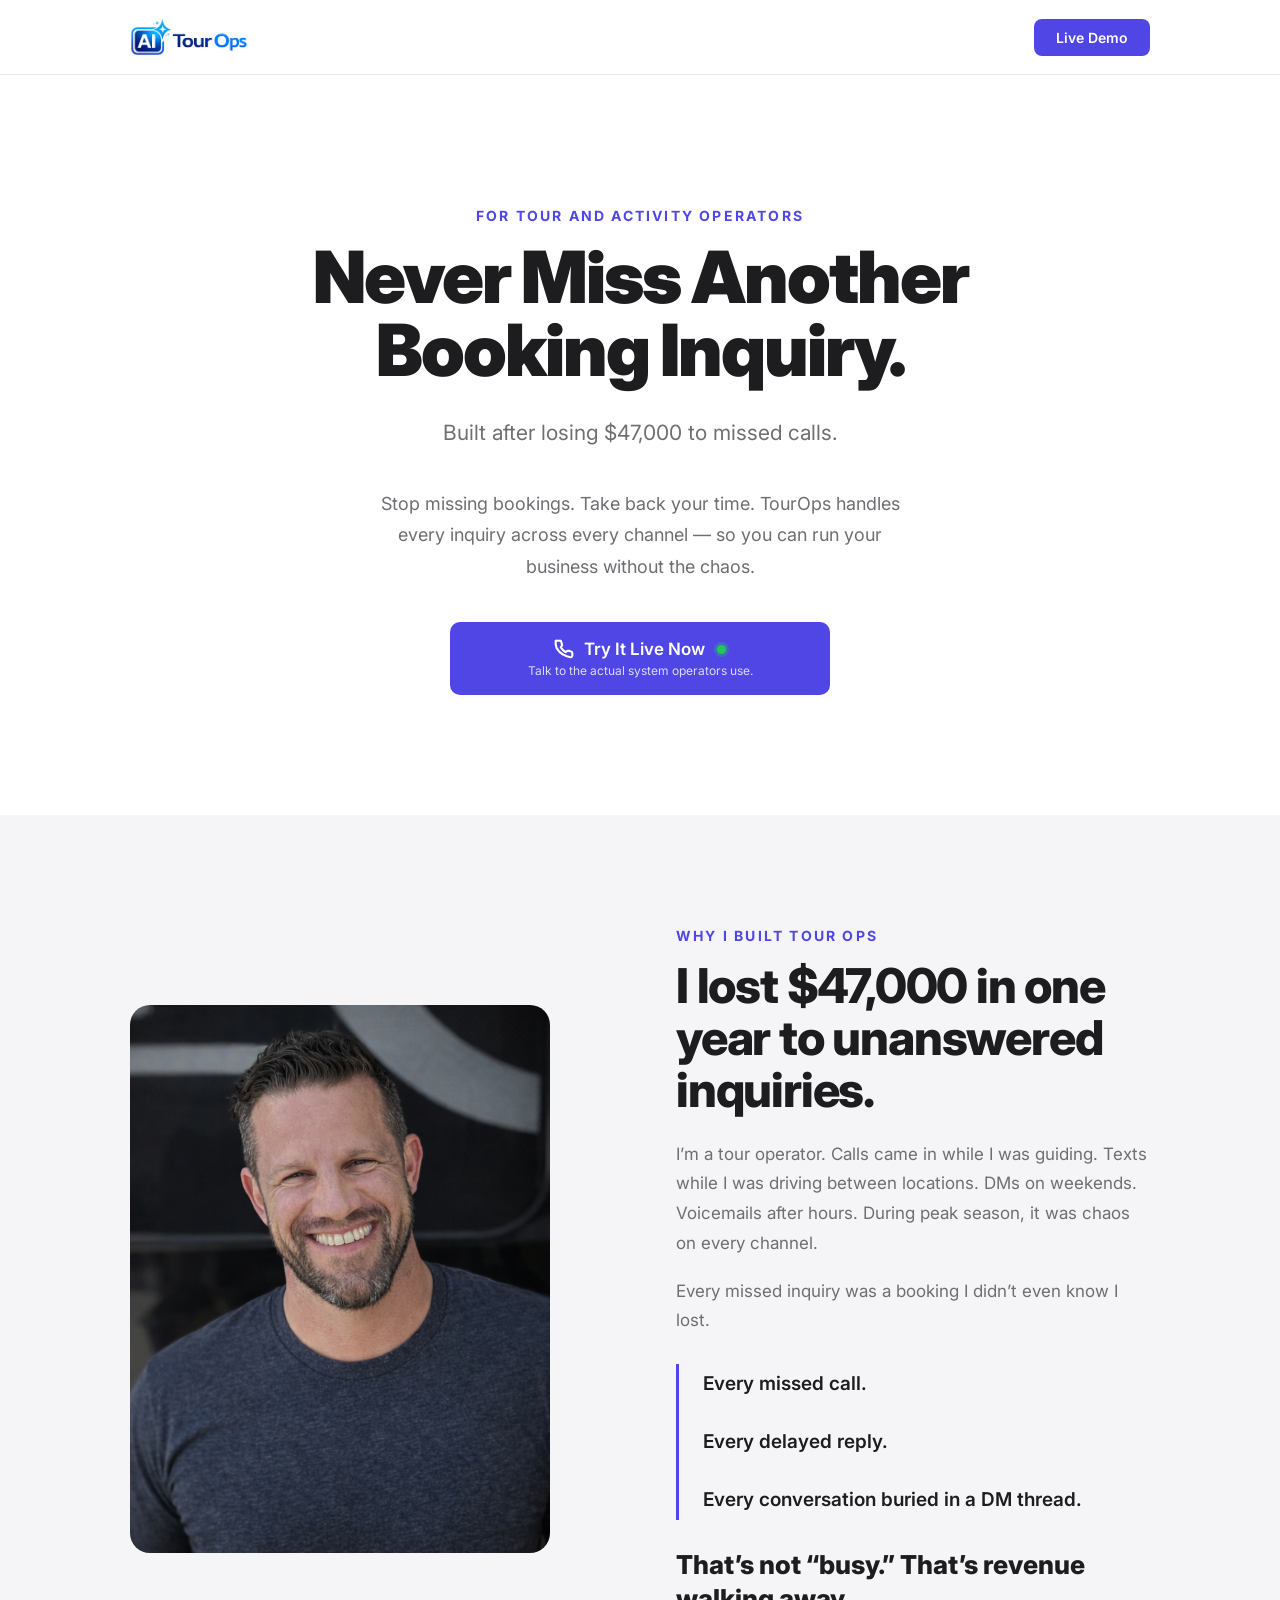
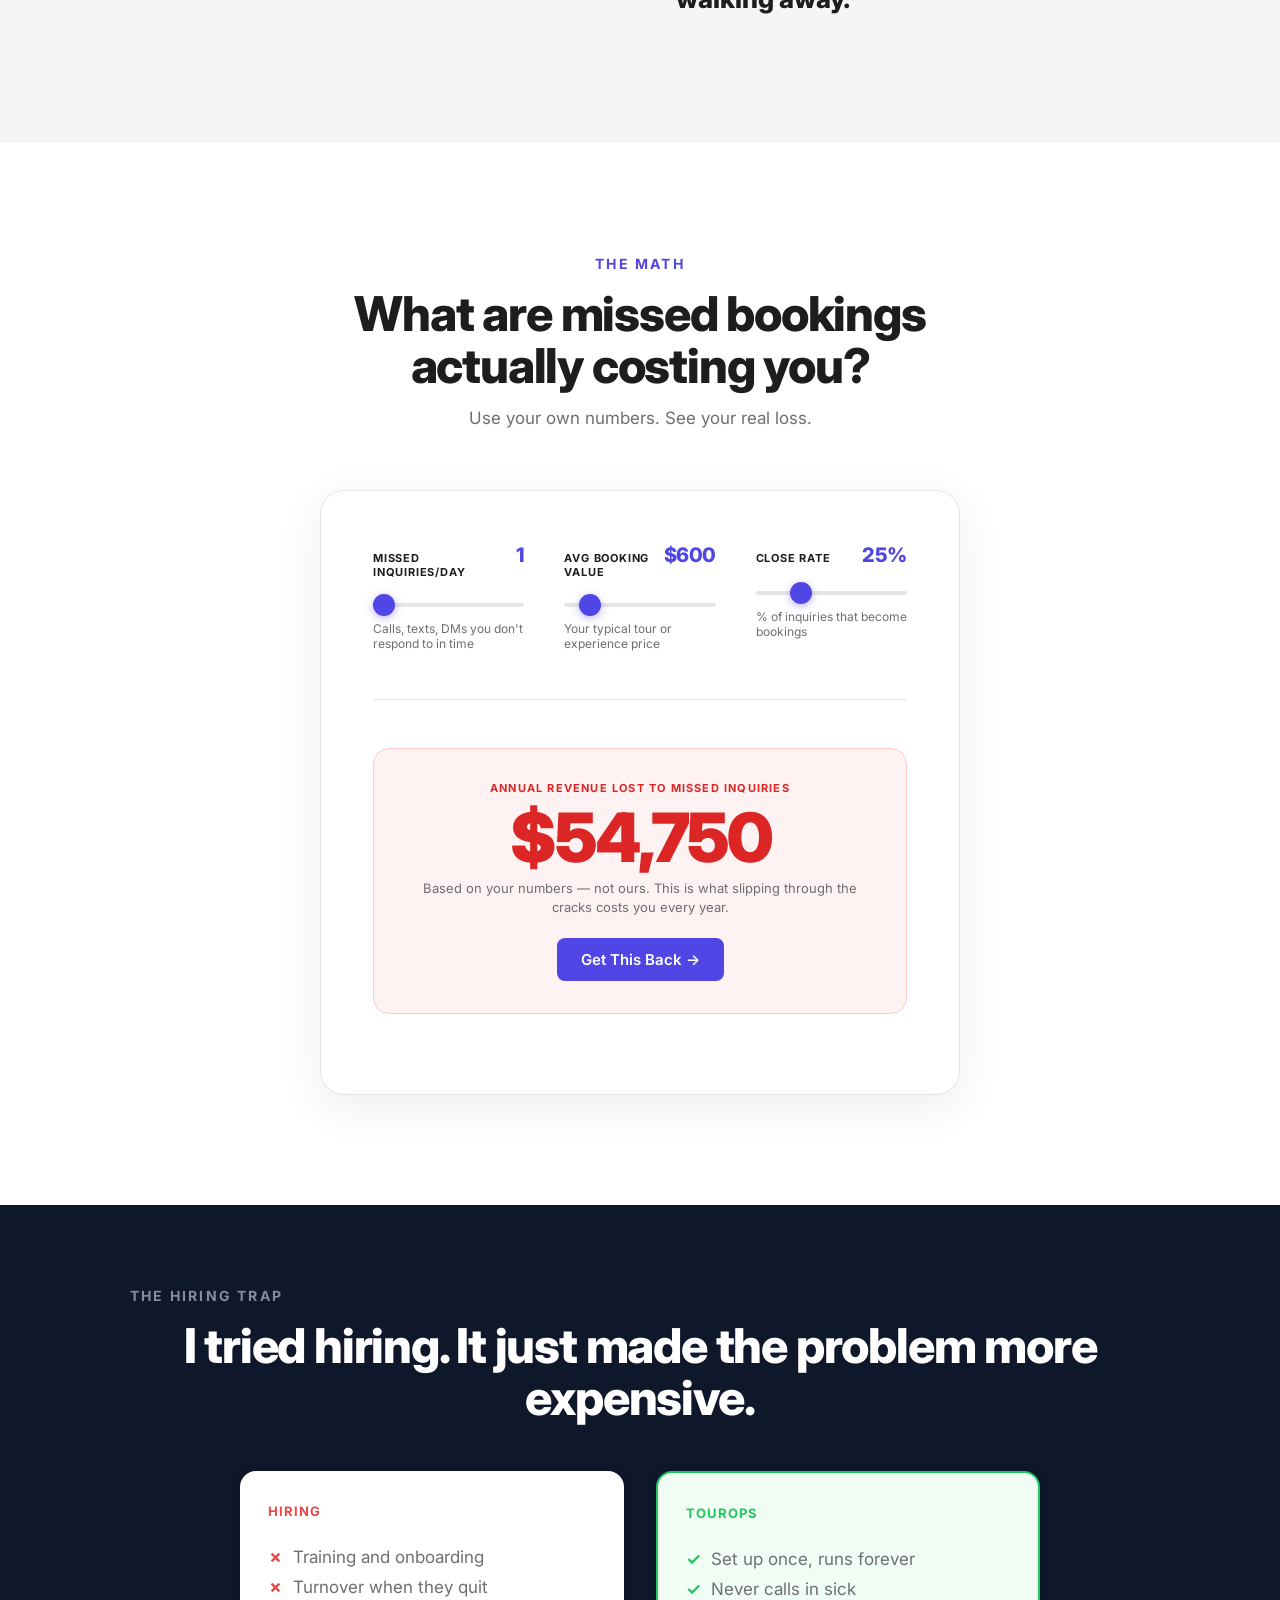
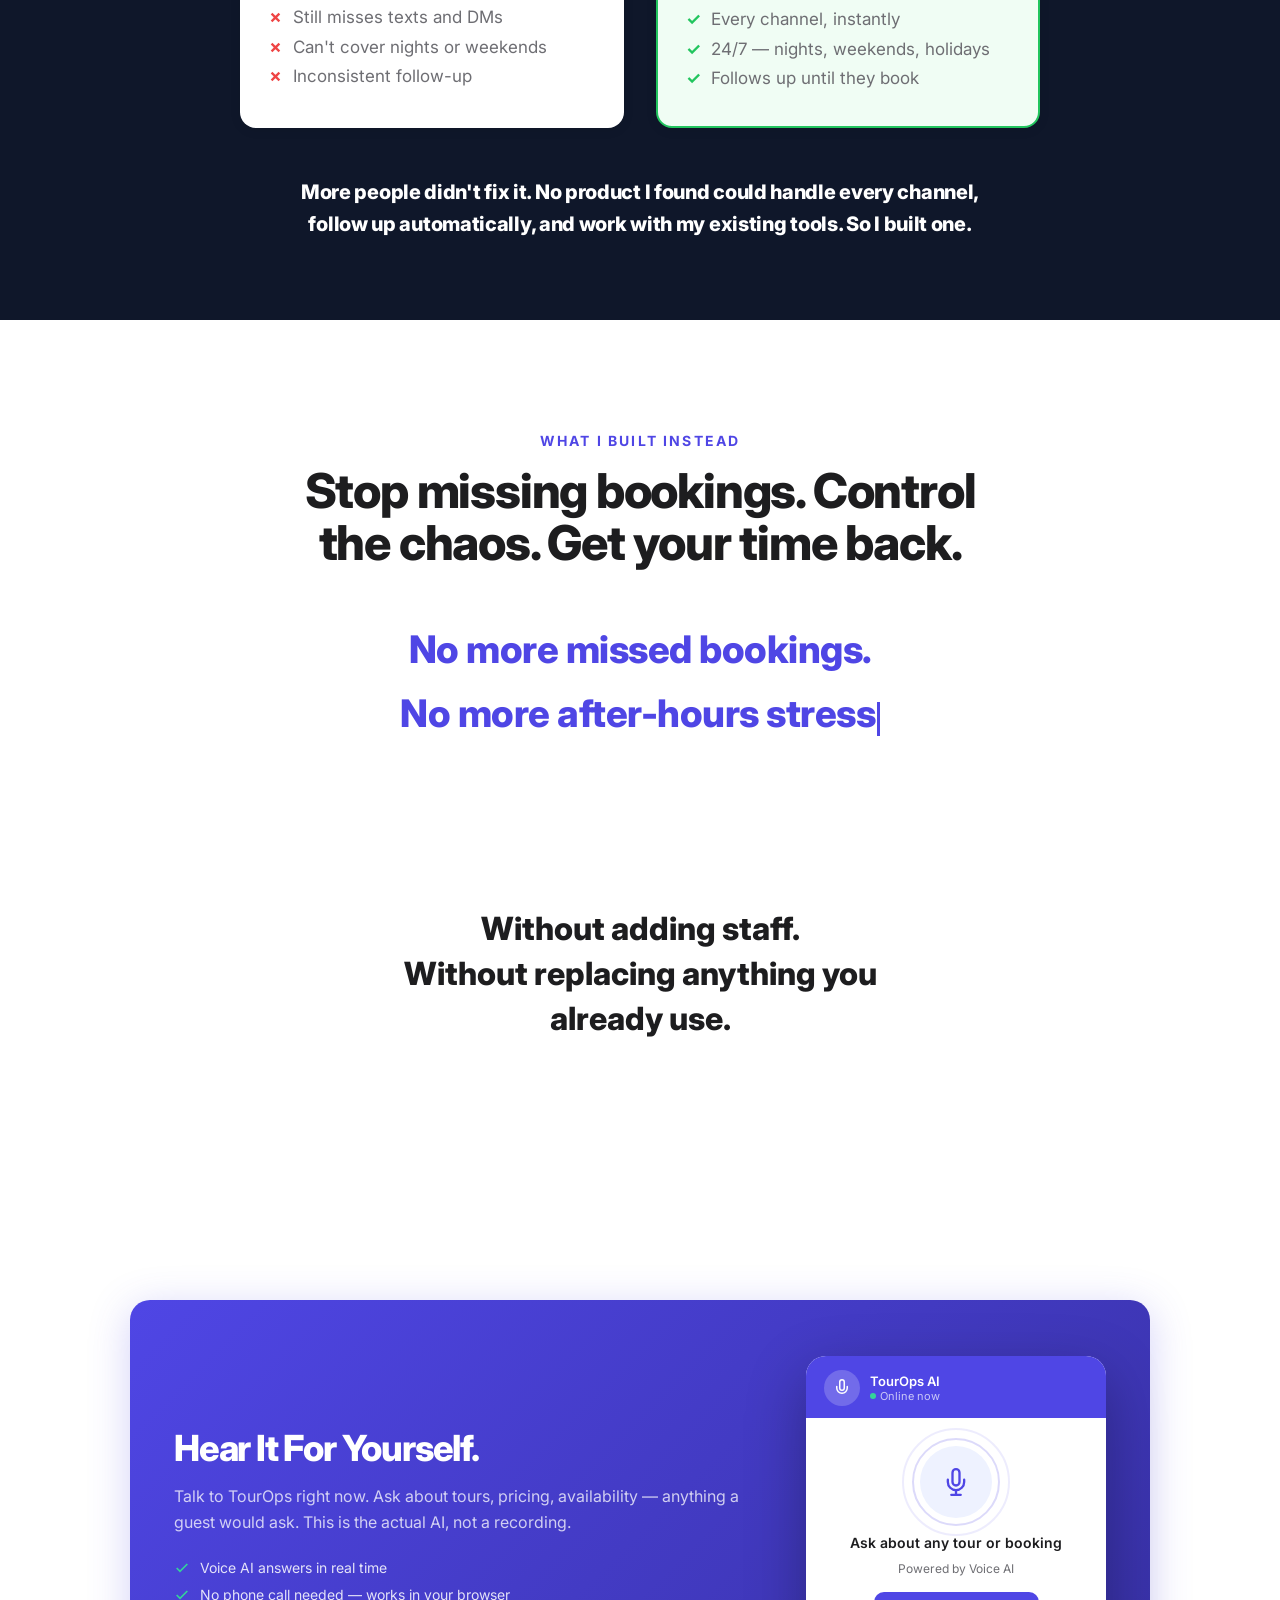
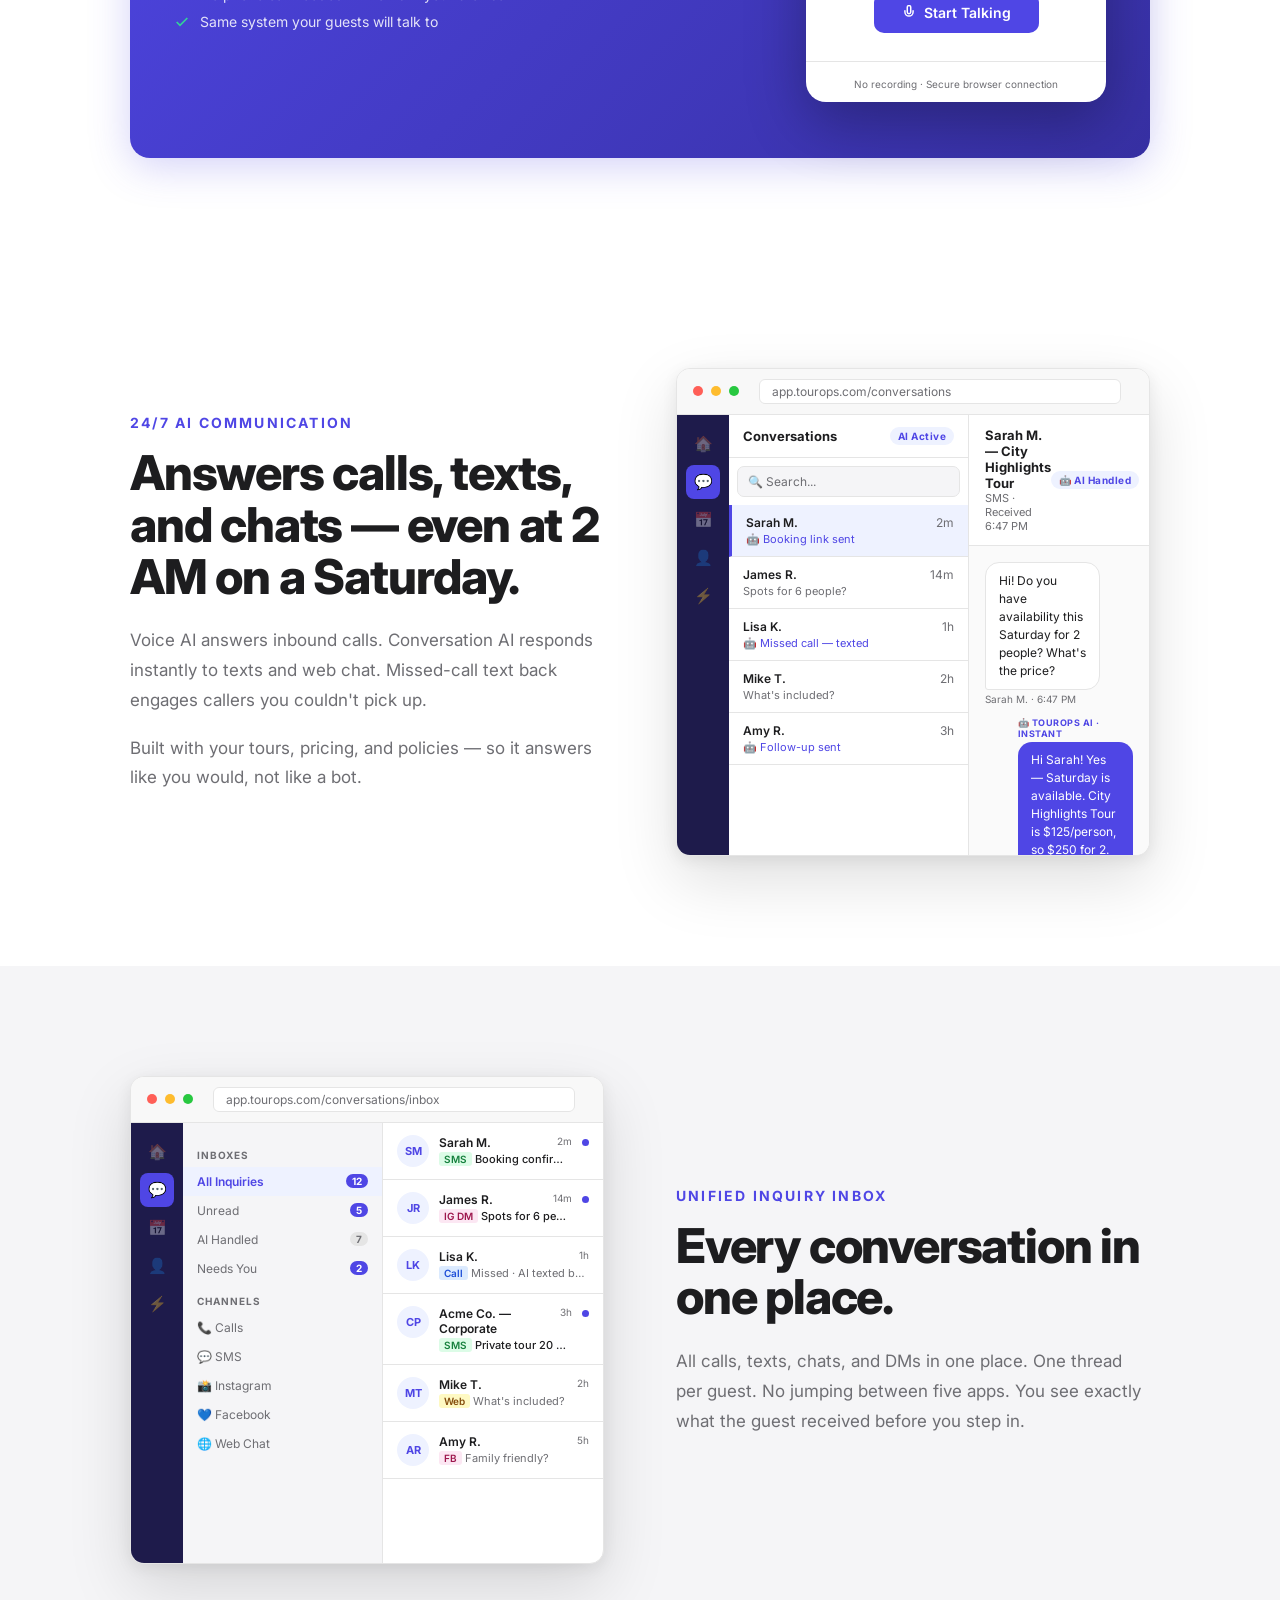
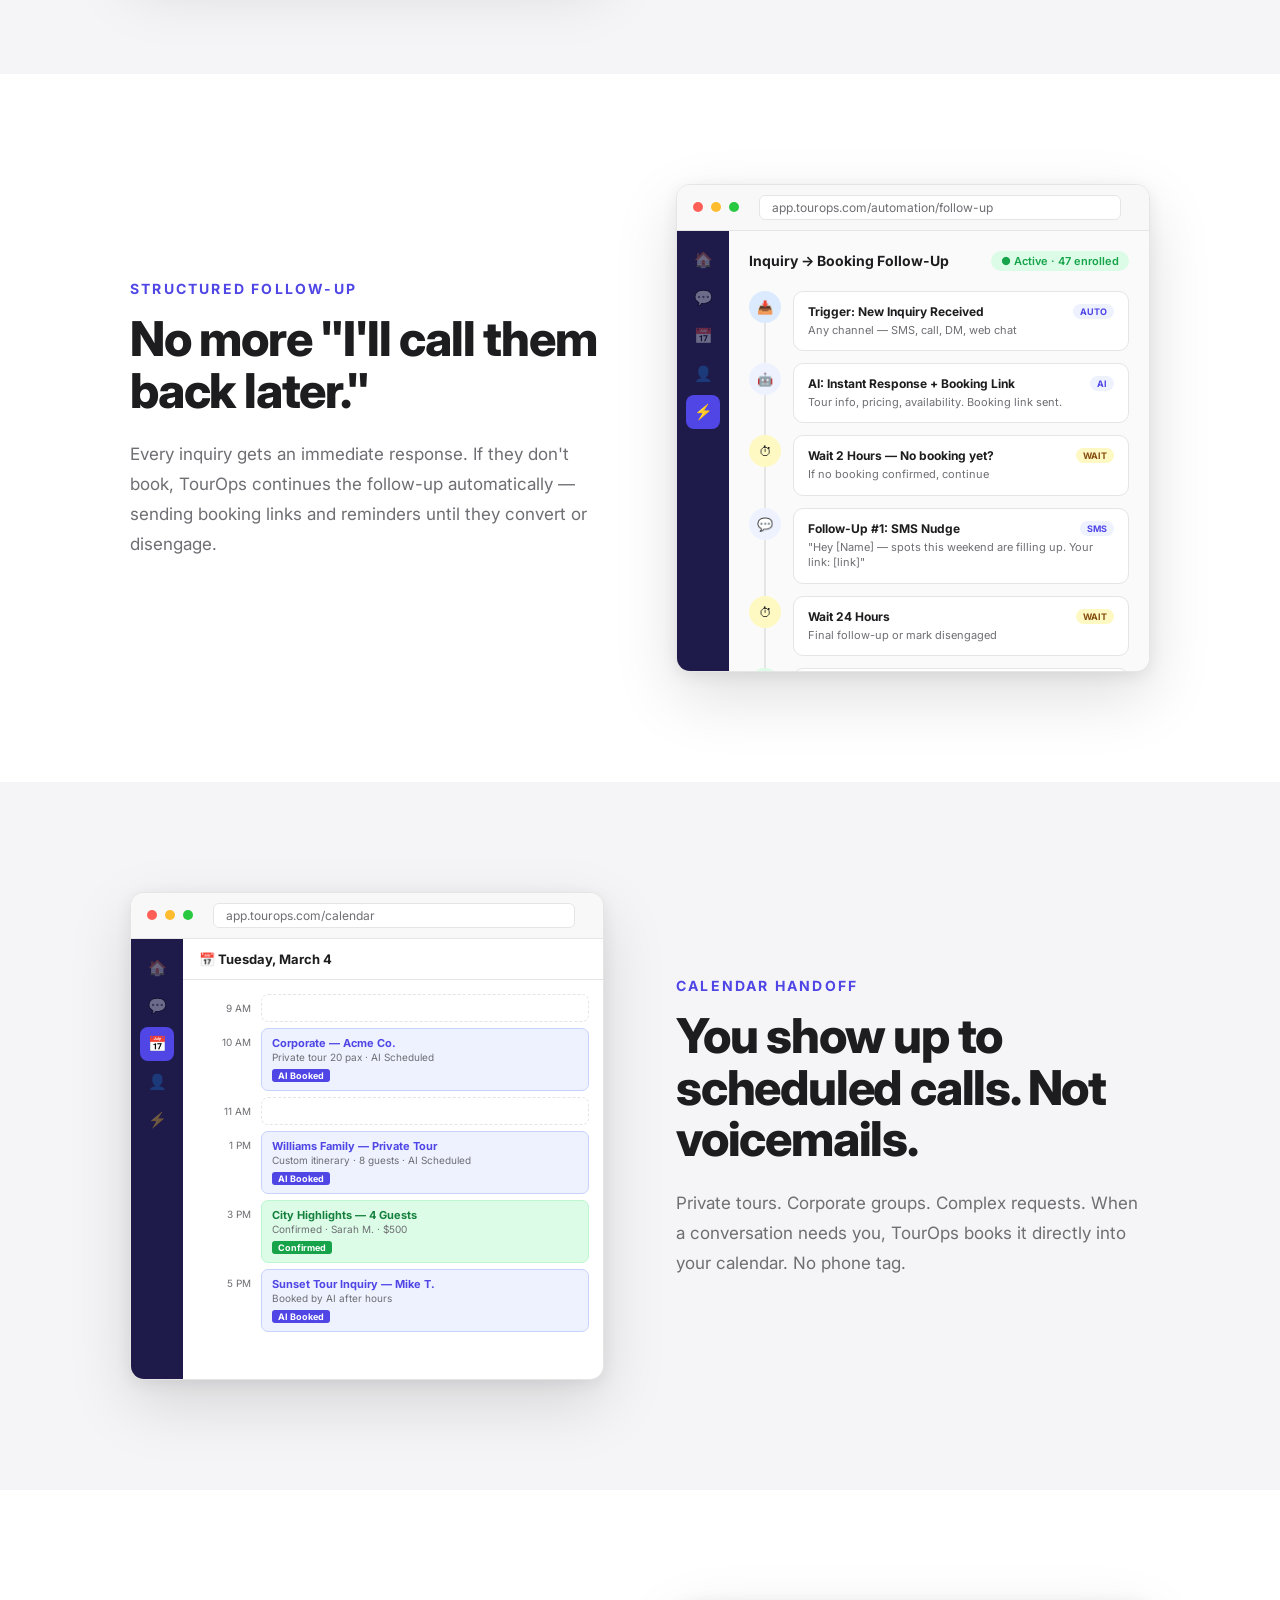
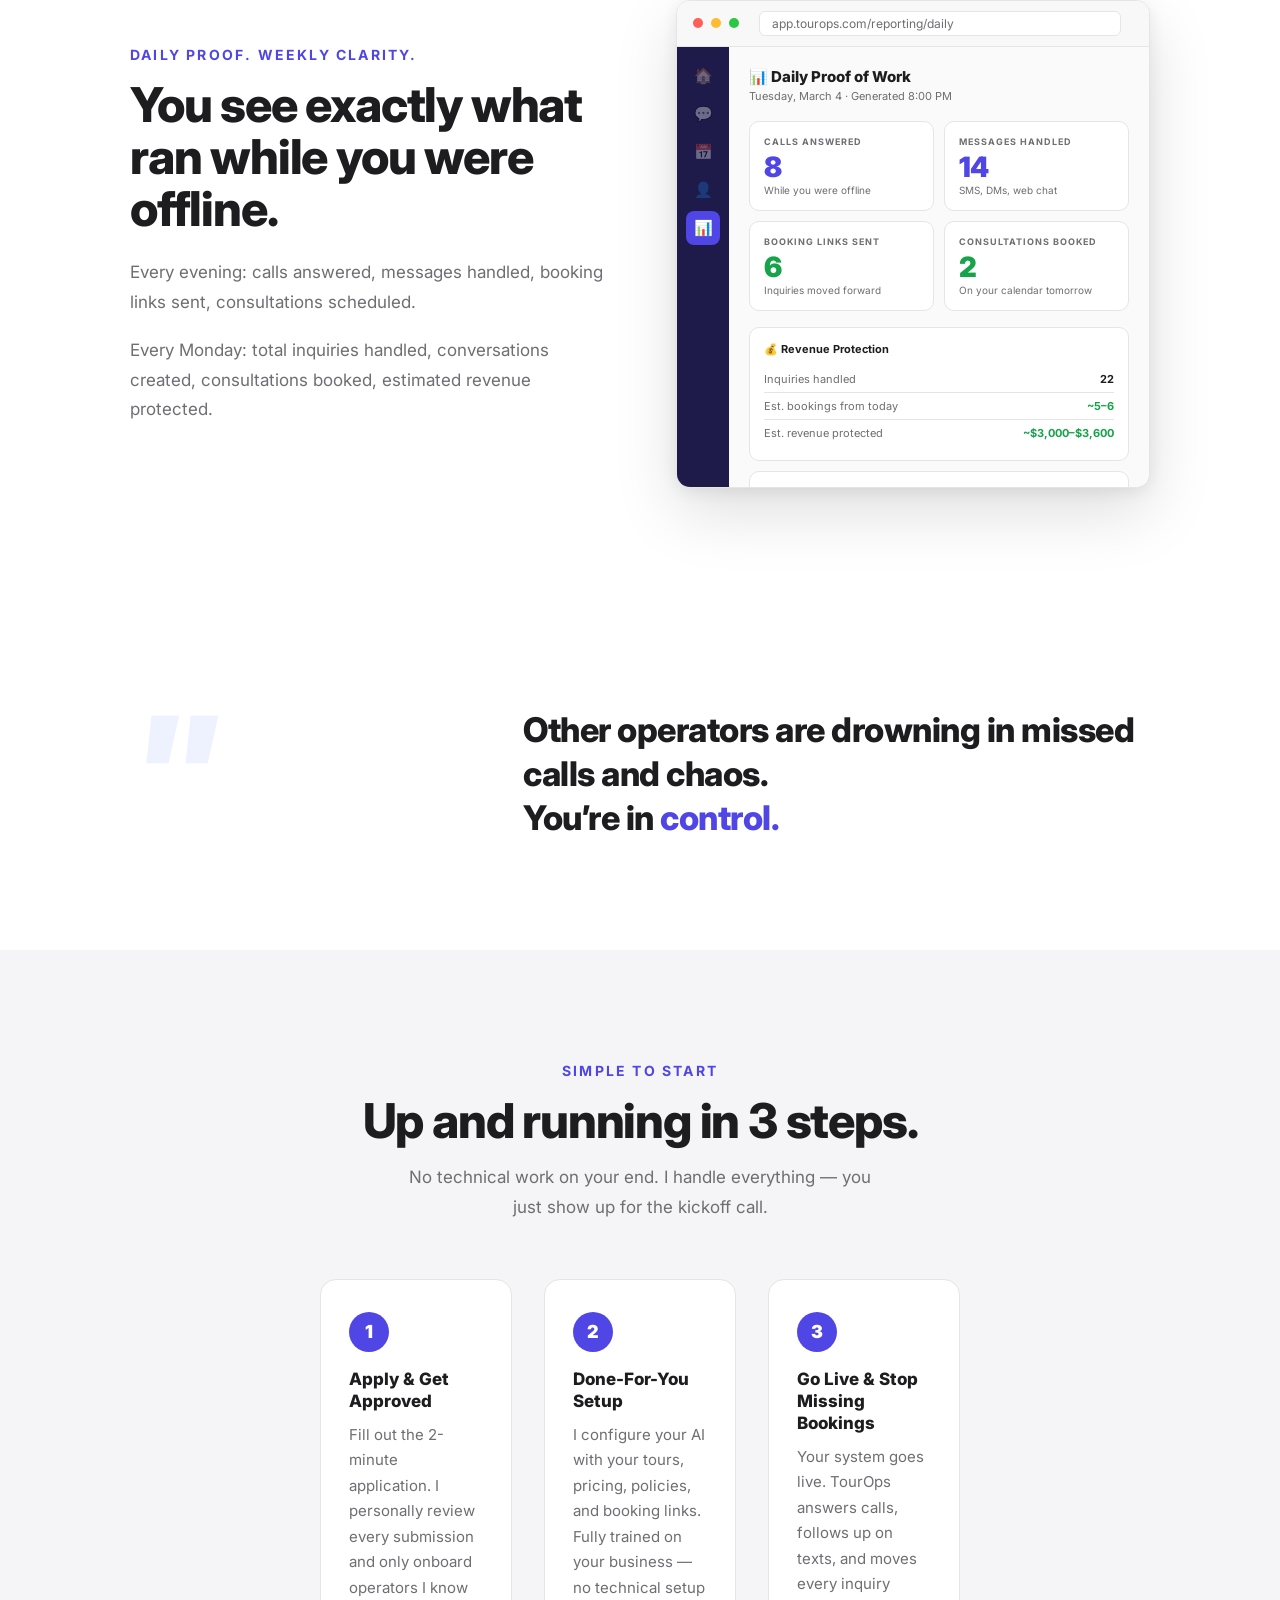
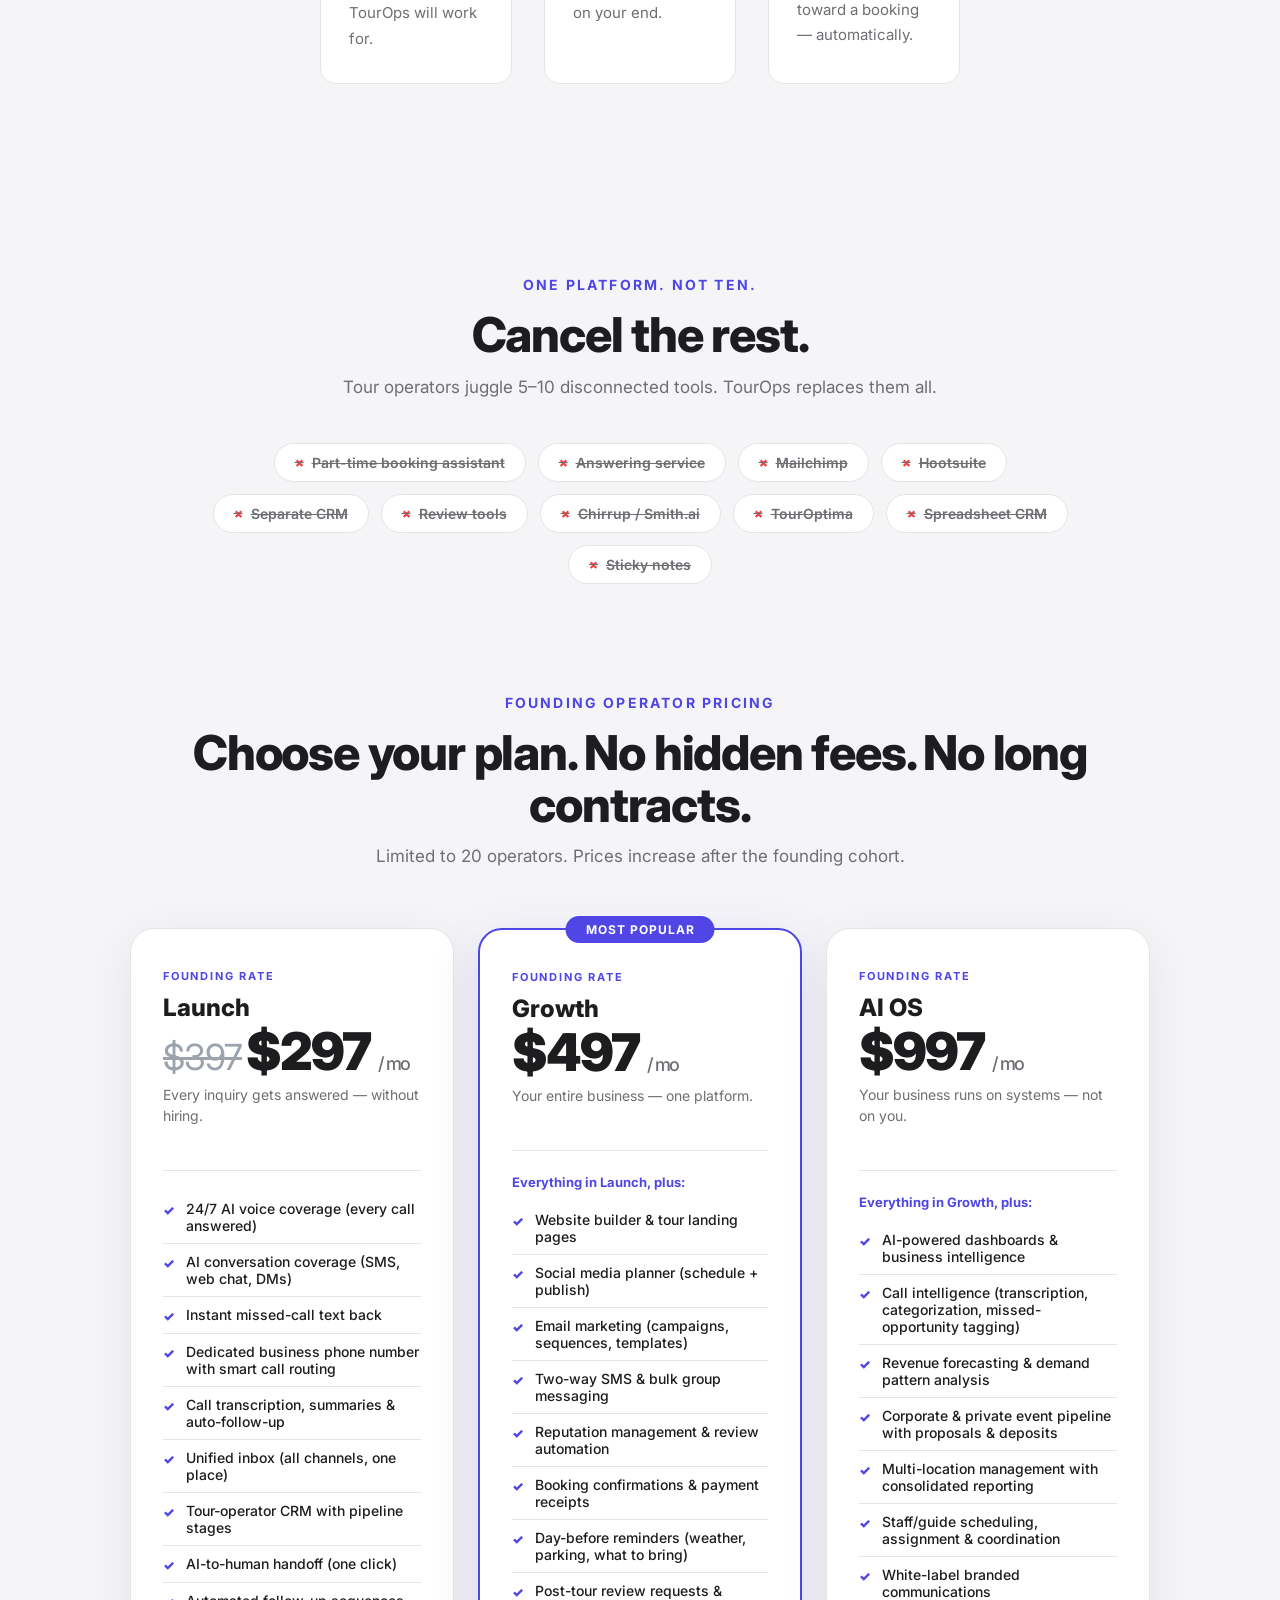
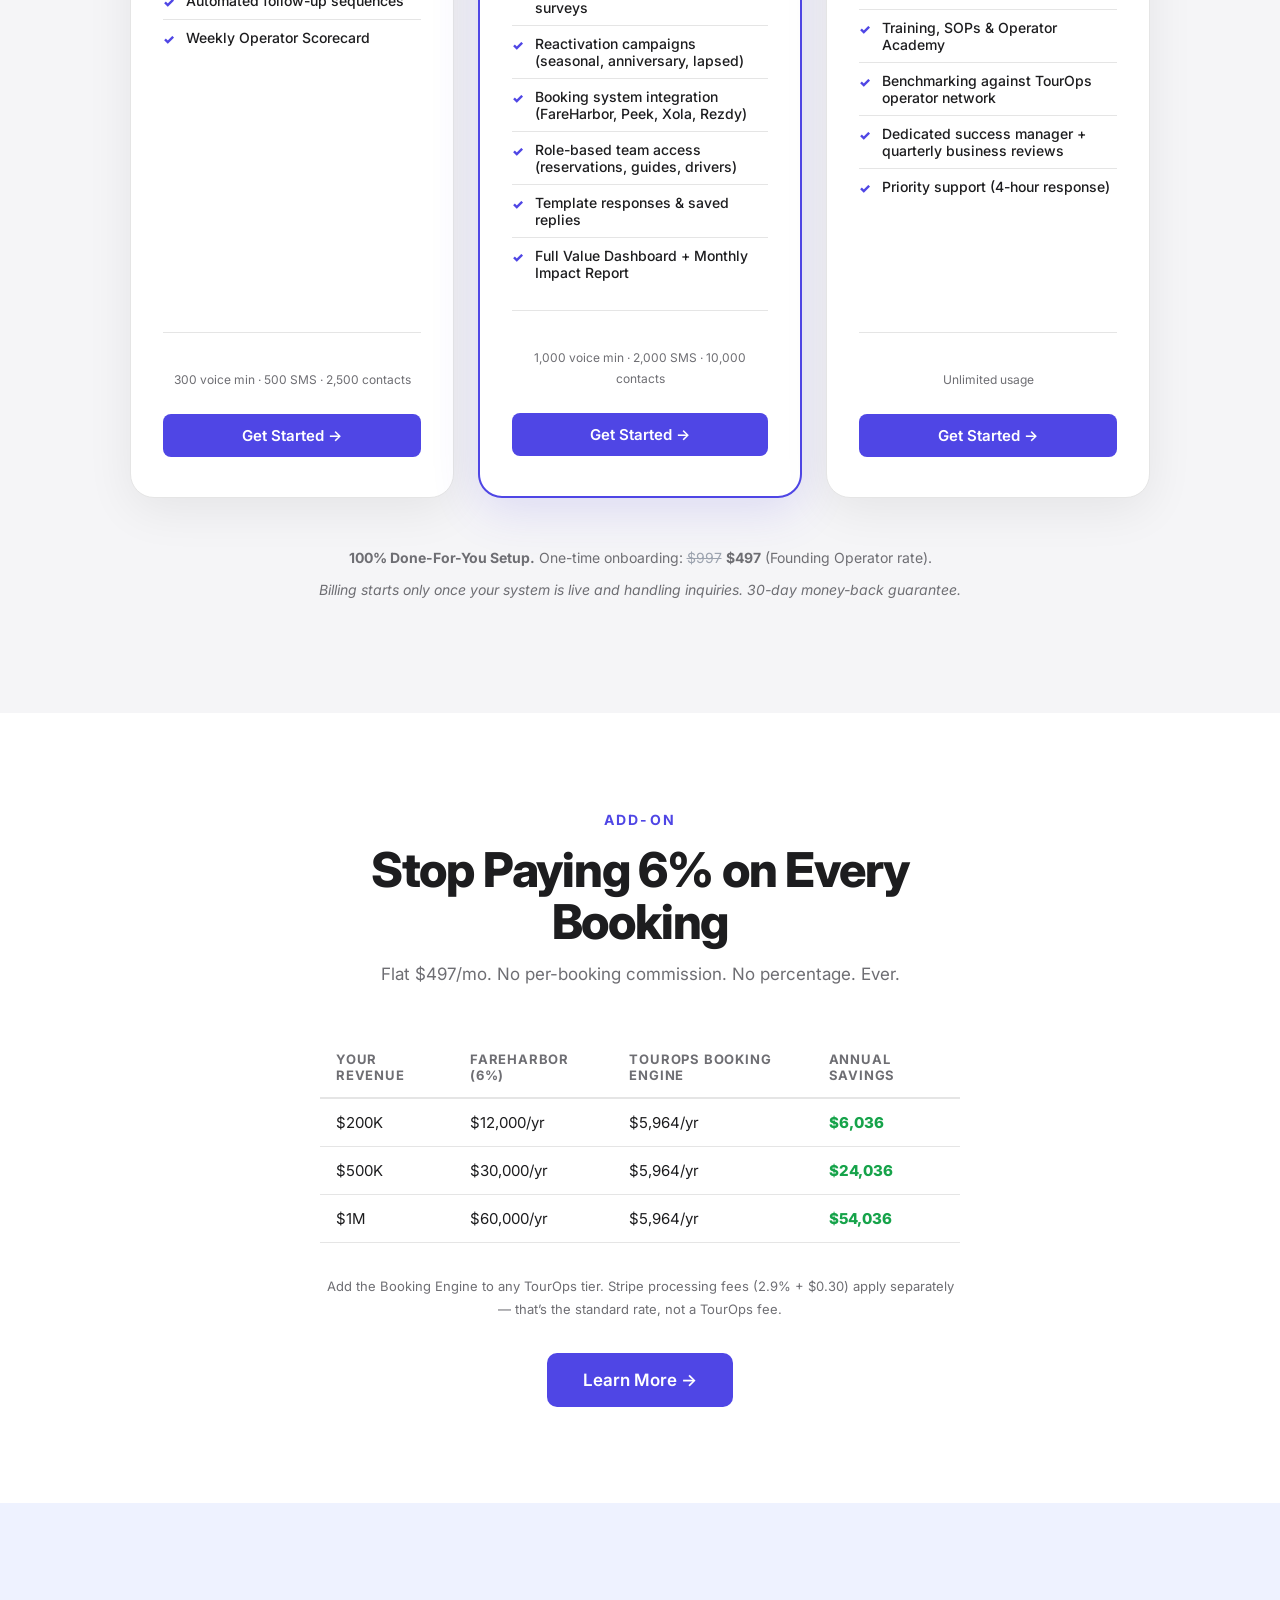
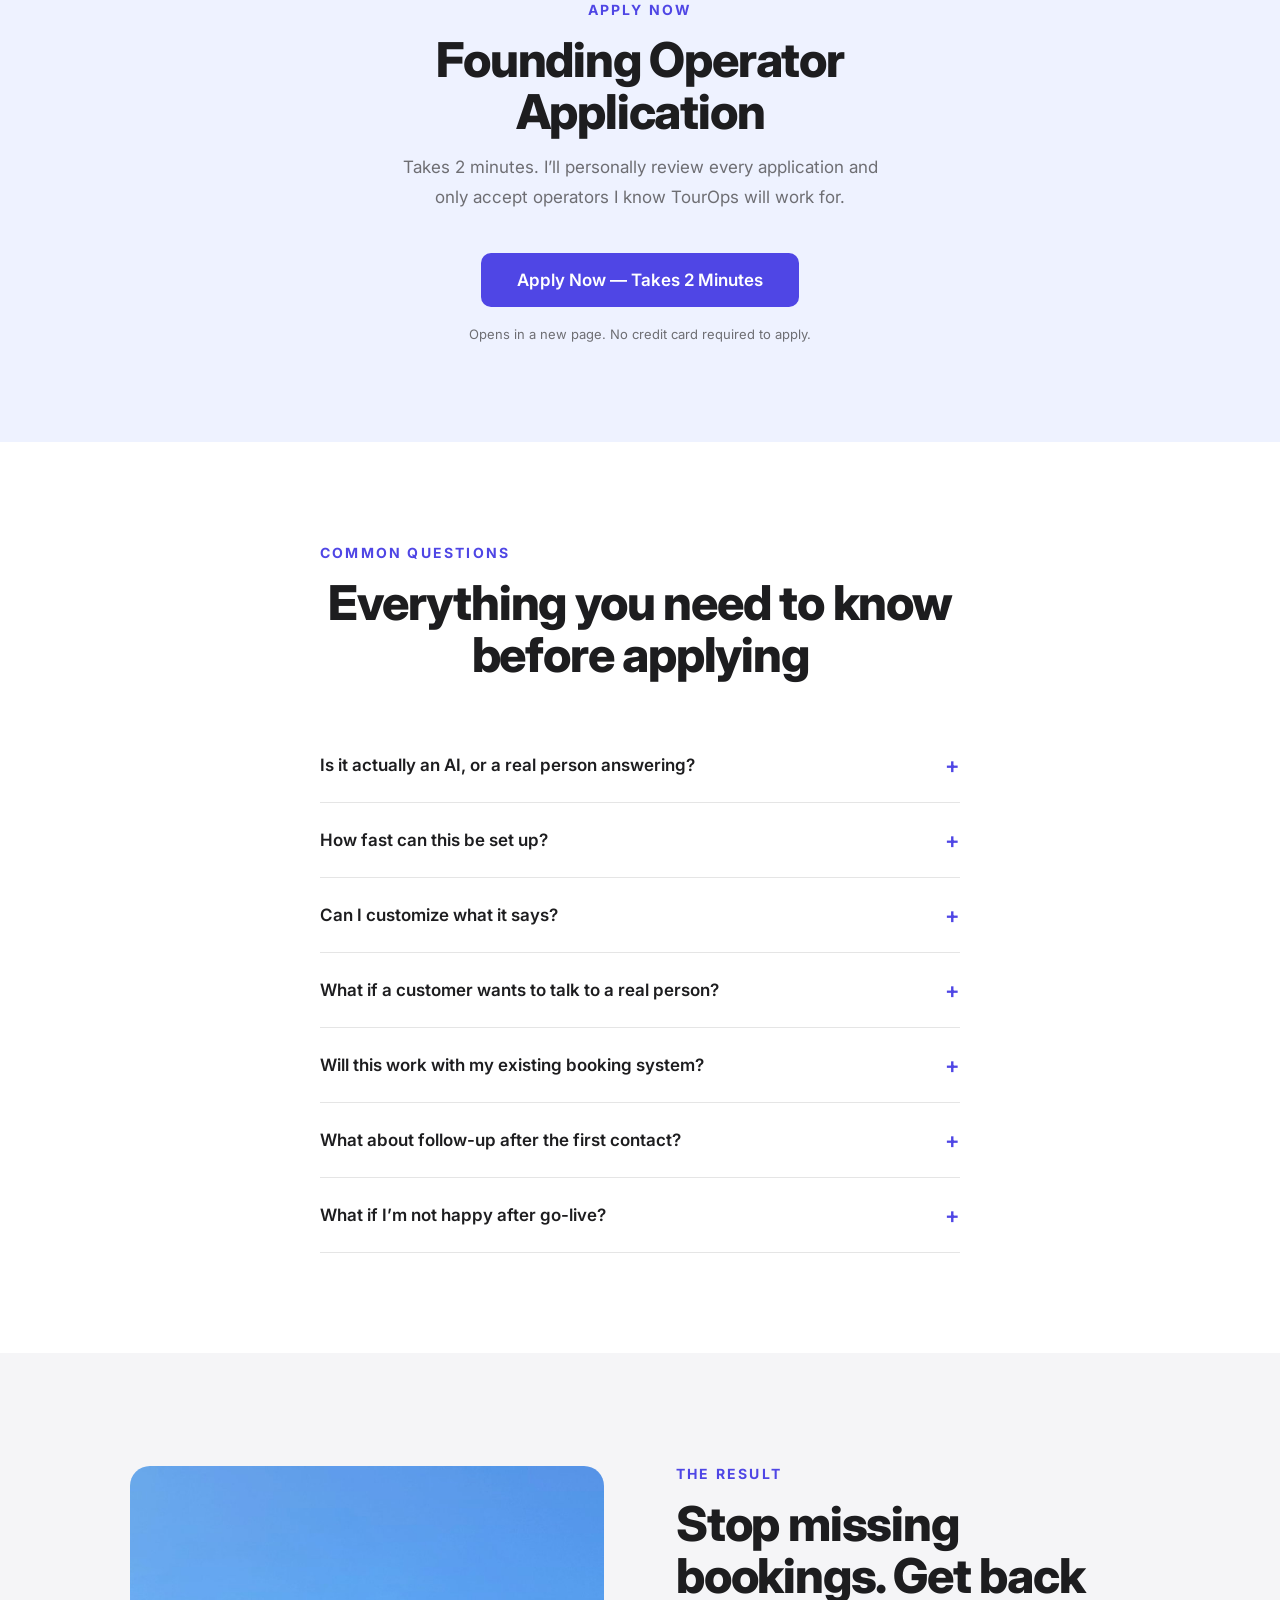
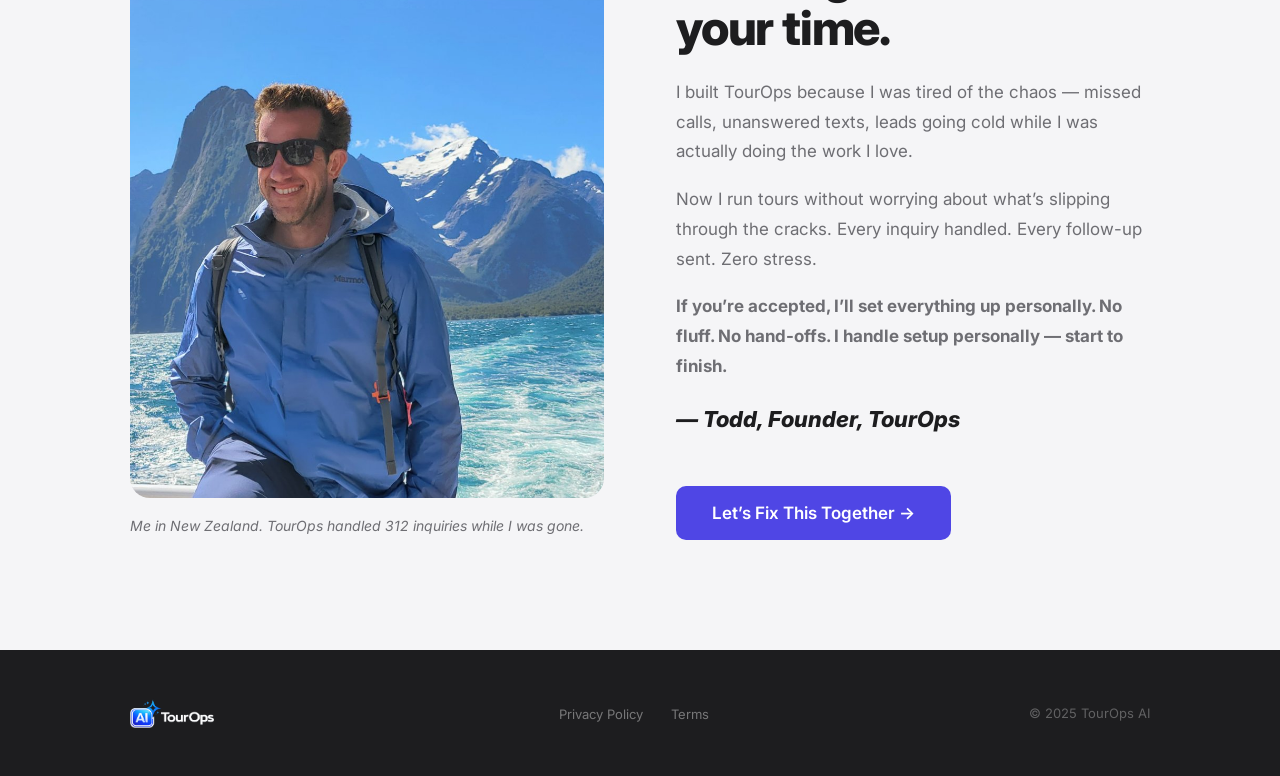
==== commit 064a81cc: "Replace demo sites with real TourOps website (3-tier pricing) - Archive Lone Star Shine + Abrams Fen" ====
--- a/index.html
+++ b/index.html
@@ -283,23 +283,47 @@
   blockquote { font-size: clamp(22px, 3vw, 34px); font-weight: 800; color: var(--black); line-height: 1.3; letter-spacing: -0.5px; }
   blockquote em { color: var(--blue); font-style: normal; }
 
+  /* REPLACES STRIP */
+  #replaces { padding: 80px 0 0; background: var(--light); text-align: center; }
+  #replaces .header { margin-bottom: 40px; }
+  #replaces .header h2 { margin-bottom: 12px; }
+  .replaces-grid { display: flex; flex-wrap: wrap; justify-content: center; gap: 12px; max-width: 900px; margin: 0 auto; }
+  .replaces-item { display: inline-flex; align-items: center; gap: 8px; background: var(--white); border: 1px solid var(--border); border-radius: 50px; padding: 10px 20px; font-size: 14px; font-weight: 600; color: var(--gray); text-decoration: line-through; }
+  .replaces-item .x-icon { color: #ef4444; font-weight: 900; font-size: 13px; text-decoration: none; display: inline-block; }
+
   /* PRICING */
   #pricing { background: var(--light); text-align: center; }
   #pricing .header { margin-bottom: 56px; }
   #pricing .header h2 { margin-bottom: 12px; }
-  .pricing-card { background: var(--white); border: 1.5px solid var(--border); border-radius: 24px; padding: 52px; max-width: 580px; margin: 0 auto; box-shadow: 0 12px 48px rgba(0,0,0,0.07); text-align: left; }
+  .pricing-grid { display: grid; grid-template-columns: repeat(3, 1fr); gap: 24px; max-width: 1100px; margin: 0 auto; align-items: stretch; }
+  .pricing-card { background: var(--white); border: 1.5px solid var(--border); border-radius: 24px; padding: 40px 32px; box-shadow: 0 12px 48px rgba(0,0,0,0.07); text-align: left; display: flex; flex-direction: column; position: relative; }
+  .pricing-card.highlighted { border: 2.5px solid var(--blue); box-shadow: 0 12px 48px rgba(79,70,229,0.15); }
+  .pricing-badge { position: absolute; top: -14px; left: 50%; transform: translateX(-50%); background: var(--blue); color: var(--white); font-size: 12px; font-weight: 700; letter-spacing: 1px; text-transform: uppercase; padding: 6px 20px; border-radius: 20px; white-space: nowrap; }
   .pricing-label { font-size: 11px; font-weight: 700; letter-spacing: 1.8px; text-transform: uppercase; color: var(--blue); margin-bottom: 10px; }
-  .pricing-price { font-size: 64px; font-weight: 900; letter-spacing: -2px; color: var(--black); line-height: 1; margin-bottom: 6px; }
-  .pricing-price span { font-size: 20px; font-weight: 500; color: var(--gray); }
-  .pricing-sub { font-size: 15px; color: var(--gray); margin-bottom: 36px; }
-  .pricing-divider { height: 1px; background: var(--border); margin: 28px 0; }
-  .feature-list { list-style: none; }
-  .feature-list li { display: flex; align-items: flex-start; gap: 14px; padding: 12px 0; font-size: 15px; color: var(--black); font-weight: 500; border-bottom: 1px solid var(--border); }
+  .pricing-tier-name { font-size: 24px; font-weight: 800; color: var(--black); margin-bottom: 4px; }
+  .pricing-price { font-size: 52px; font-weight: 900; letter-spacing: -2px; color: var(--black); line-height: 1; margin-bottom: 6px; }
+  .pricing-price span { font-size: 18px; font-weight: 500; color: var(--gray); }
+  .pricing-sub { font-size: 14px; color: var(--gray); margin-bottom: 24px; line-height: 1.5; }
+  .pricing-divider { height: 1px; background: var(--border); margin: 20px 0; }
+  .pricing-includes { font-size: 13px; font-weight: 700; color: var(--blue); margin-bottom: 8px; }
+  .feature-list { list-style: none; flex: 1; }
+  .feature-list li { display: flex; align-items: flex-start; gap: 12px; padding: 9px 0; font-size: 14px; color: var(--black); font-weight: 500; border-bottom: 1px solid var(--border); }
   .feature-list li:last-child { border-bottom: none; }
-  .feature-list li::before { content: "✓"; color: var(--blue); font-weight: 900; font-size: 14px; flex-shrink: 0; margin-top: 2px; }
-  .usage { font-size: 13px; color: var(--gray); text-align: center; margin: 20px 0 8px; }
+  .feature-list li::before { content: "✓"; color: var(--blue); font-weight: 900; font-size: 13px; flex-shrink: 0; margin-top: 2px; }
+  .usage { font-size: 12px; color: var(--gray); text-align: center; margin: 16px 0 8px; }
   .onboarding-note { font-size: 14px; color: var(--gray); margin-bottom: 6px; }
   .billing-note { font-size: 13px; color: var(--gray); margin-bottom: 32px; font-style: italic; }
+  .pricing-footer { text-align: center; max-width: 700px; margin: 48px auto 0; }
+  .pricing-footer p { font-size: 14px; }
+
+  /* BOOKING ENGINE ADD-ON */
+  #booking-engine { padding: 96px 0; background: var(--white); }
+  #booking-engine .header { text-align: center; margin-bottom: 48px; }
+  #booking-engine .header h2 { margin-bottom: 12px; }
+  .savings-table { width: 100%; border-collapse: collapse; margin: 32px auto; max-width: 700px; font-size: 15px; }
+  .savings-table th { text-align: left; padding: 14px 16px; font-weight: 700; font-size: 13px; text-transform: uppercase; letter-spacing: 0.8px; color: var(--gray); border-bottom: 2px solid var(--border); }
+  .savings-table td { padding: 14px 16px; border-bottom: 1px solid var(--border); color: var(--black); }
+  .savings-table td:last-child { font-weight: 800; color: #16a34a; }
 
   /* FAQ */
   #faq h2 { text-align: center; margin-bottom: 52px; }
@@ -460,12 +484,15 @@
     .ghl { height: 360px; }
     .conv-list { width: 160px; }
     .inbox-panel { width: 160px; }
+    .pricing-grid { grid-template-columns: 1fr; max-width: 480px; }
+    .savings-table { font-size: 13px; }
+    .savings-table th, .savings-table td { padding: 10px 8px; }
   }
   @media (max-width: 600px) {
     .container, .container--narrow { padding: 0 24px; }
     .trust-strip { padding: 14px 20px; gap: 16px; }
     .calc-card { padding: 32px 24px; }
-    .pricing-card { padding: 36px 28px; }
+    .pricing-card { padding: 32px 24px; }
     footer .container { flex-direction: column; text-align: center; }
     .ghl-sidebar { display: none; }
   }
@@ -987,46 +1014,154 @@
   </div>
 </section>
 
+<!-- WHAT TOUROPS REPLACES -->
+<section id="replaces">
+  <div class="container">
+    <div class="header">
+      <div class="label">One Platform. Not Ten.</div>
+      <h2>Cancel the rest.</h2>
+      <p>Tour operators juggle 5&ndash;10 disconnected tools. TourOps replaces them all.</p>
+    </div>
+    <div class="replaces-grid">
+      <div class="replaces-item"><span class="x-icon">&times;</span> Part-time booking assistant</div>
+      <div class="replaces-item"><span class="x-icon">&times;</span> Answering service</div>
+      <div class="replaces-item"><span class="x-icon">&times;</span> Mailchimp</div>
+      <div class="replaces-item"><span class="x-icon">&times;</span> Hootsuite</div>
+      <div class="replaces-item"><span class="x-icon">&times;</span> Separate CRM</div>
+      <div class="replaces-item"><span class="x-icon">&times;</span> Review tools</div>
+      <div class="replaces-item"><span class="x-icon">&times;</span> Chirrup / Smith.ai</div>
+      <div class="replaces-item"><span class="x-icon">&times;</span> TourOptima</div>
+      <div class="replaces-item"><span class="x-icon">&times;</span> Spreadsheet CRM</div>
+      <div class="replaces-item"><span class="x-icon">&times;</span> Sticky notes</div>
+    </div>
+  </div>
+</section>
+
 <!-- PRICING -->
 <section id="pricing">
+  <div class="container">
+    <div class="header">
+      <div class="label" style="display:block;text-align:center;">Founding Operator Pricing</div>
+      <h2>Choose your plan. No hidden fees. No long contracts.</h2>
+      <p>Limited to 20 operators. Prices increase after the founding cohort.</p>
+    </div>
+    <div class="pricing-grid" id="apply">
+
+      <!-- LAUNCH -->
+      <div class="pricing-card">
+        <div class="pricing-label">Founding Rate</div>
+        <div class="pricing-tier-name">Launch</div>
+        <div class="pricing-price"><s class="price-was">$397</s>$297 <span>/ mo</span></div>
+        <p class="pricing-sub">Every inquiry gets answered &mdash; without hiring.</p>
+        <div class="pricing-divider"></div>
+        <ul class="feature-list">
+          <li>24/7 AI voice coverage (every call answered)</li>
+          <li>AI conversation coverage (SMS, web chat, DMs)</li>
+          <li>Instant missed-call text back</li>
+          <li>Dedicated business phone number with smart call routing</li>
+          <li>Call transcription, summaries &amp; auto-follow-up</li>
+          <li>Unified inbox (all channels, one place)</li>
+          <li>Tour-operator CRM with pipeline stages</li>
+          <li>AI-to-human handoff (one click)</li>
+          <li>Automated follow-up sequences</li>
+          <li>Weekly Operator Scorecard</li>
+        </ul>
+        <div class="pricing-divider"></div>
+        <p class="usage">300 voice min &middot; 500 SMS &middot; 2,500 contacts</p>
+        <a href="https://links.opsaiworks.com/widget/survey/OZvGptRkUqTzYG24ANM2" target="_blank" rel="noopener" class="btn btn-primary btn-full" style="margin-top:16px;">Get Started &rarr;</a>
+      </div>
+
+      <!-- GROWTH (HIGHLIGHTED) -->
+      <div class="pricing-card highlighted">
+        <div class="pricing-badge">Most Popular</div>
+        <div class="pricing-label">Founding Rate</div>
+        <div class="pricing-tier-name">Growth</div>
+        <div class="pricing-price">$497 <span>/ mo</span></div>
+        <p class="pricing-sub">Your entire business &mdash; one platform.</p>
+        <div class="pricing-divider"></div>
+        <p class="pricing-includes">Everything in Launch, plus:</p>
+        <ul class="feature-list">
+          <li>Website builder &amp; tour landing pages</li>
+          <li>Social media planner (schedule + publish)</li>
+          <li>Email marketing (campaigns, sequences, templates)</li>
+          <li>Two-way SMS &amp; bulk group messaging</li>
+          <li>Reputation management &amp; review automation</li>
+          <li>Booking confirmations &amp; payment receipts</li>
+          <li>Day-before reminders (weather, parking, what to bring)</li>
+          <li>Post-tour review requests &amp; surveys</li>
+          <li>Reactivation campaigns (seasonal, anniversary, lapsed)</li>
+          <li>Booking system integration (FareHarbor, Peek, Xola, Rezdy)</li>
+          <li>Role-based team access (reservations, guides, drivers)</li>
+          <li>Template responses &amp; saved replies</li>
+          <li>Full Value Dashboard + Monthly Impact Report</li>
+        </ul>
+        <div class="pricing-divider"></div>
+        <p class="usage">1,000 voice min &middot; 2,000 SMS &middot; 10,000 contacts</p>
+        <a href="https://links.opsaiworks.com/widget/survey/OZvGptRkUqTzYG24ANM2" target="_blank" rel="noopener" class="btn btn-primary btn-full" style="margin-top:16px;">Get Started &rarr;</a>
+      </div>
+
+      <!-- AI OS -->
+      <div class="pricing-card">
+        <div class="pricing-label">Founding Rate</div>
+        <div class="pricing-tier-name">AI OS</div>
+        <div class="pricing-price">$997 <span>/ mo</span></div>
+        <p class="pricing-sub">Your business runs on systems &mdash; not on you.</p>
+        <div class="pricing-divider"></div>
+        <p class="pricing-includes">Everything in Growth, plus:</p>
+        <ul class="feature-list">
+          <li>AI-powered dashboards &amp; business intelligence</li>
+          <li>Call intelligence (transcription, categorization, missed-opportunity tagging)</li>
+          <li>Revenue forecasting &amp; demand pattern analysis</li>
+          <li>Corporate &amp; private event pipeline with proposals &amp; deposits</li>
+          <li>Multi-location management with consolidated reporting</li>
+          <li>Staff/guide scheduling, assignment &amp; coordination</li>
+          <li>White-label branded communications</li>
+          <li>Training, SOPs &amp; Operator Academy</li>
+          <li>Benchmarking against TourOps operator network</li>
+          <li>Dedicated success manager + quarterly business reviews</li>
+          <li>Priority support (4-hour response)</li>
+        </ul>
+        <div class="pricing-divider"></div>
+        <p class="usage">Unlimited usage</p>
+        <a href="https://links.opsaiworks.com/widget/survey/OZvGptRkUqTzYG24ANM2" target="_blank" rel="noopener" class="btn btn-primary btn-full" style="margin-top:16px;">Get Started &rarr;</a>
+      </div>
+
+    </div>
+
+    <!-- FOUNDING OPERATOR FOOTER -->
+    <div class="pricing-footer">
+      <p style="margin-bottom:8px;"><strong>100% Done-For-You Setup.</strong> One-time onboarding: <s style="color:#9ca3af;font-weight:400;">$997</s> <strong>$497</strong> (Founding Operator rate).</p>
+      <p style="font-style:italic;">Billing starts only once your system is live and handling inquiries. 30-day money-back guarantee.</p>
+    </div>
+  </div>
+</section>
+
+<!-- BOOKING ENGINE ADD-ON -->
+<section id="booking-engine">
   <div class="container--narrow">
-    <div class="header">
-      <div class="label" style="display:block;text-align:center;">Simple, Clear Pricing</div>
-      <h2>One plan. No hidden fees. No long contracts.</h2>
-      <p>Everything you need to stop missing bookings — nothing you don't.</p>
-    </div>
-    <div class="pricing-card" id="apply">
-      <div class="pricing-label">TourOps Core</div>
-      <div class="pricing-price"><s class="price-was">$397</s>$297 <span>/ month</span></div>
-      <p class="pricing-sub">Everything you need to stop missing bookings and start growing.</p>
-      <div class="pricing-divider"></div>
-      <div class="dfy-callout">
-        <div class="dfy-icon">&#10003;</div>
-        <div>
-          <div class="dfy-title">100% Done-For-You Setup</div>
-          <div class="dfy-sub">I personally configure your tours, pricing, policies, booking links, and AI training. You don’t touch the technical side — you just go live.</div>
-        </div>
-      </div>
-      <ul class="feature-list">
-        <li>24/7 AI voice coverage — answers every inbound call, after hours, weekends, and peak season</li>
-        <li>Instant missed-call text back — zero inquiries fall through the cracks</li>
-        <li>AI conversation coverage — texts, web chat, and DMs answered automatically</li>
-        <li>Structured follow-up until they book or say no — no lead left hanging</li>
-        <li>Calendar handoff for private tours, groups, and complex requests</li>
-        <li>Weekly visibility report — total clarity, zero guesswork</li>
-        <li>Connects to FareHarbor, Peek, Xola, and your CRM — nothing gets replaced</li>
-      </ul>
-      <div class="pricing-divider"></div>
-      <p class="usage">300 voice minutes · 500 SMS · Up to 2,500 contacts</p>
-      <div class="pricing-divider"></div>
-      <p class="onboarding-note"><strong>One-time onboarding: <s style="color:#9ca3af;font-weight:400;">$997</s> $497</strong> &mdash; Founding Operator rate</p>
-      <p class="billing-note">Billing starts only once your system is live and handling inquiries.</p>
-      <a href="https://links.opsaiworks.com/widget/survey/OZvGptRkUqTzYG24ANM2" target="_blank" rel="noopener" class="btn btn-primary btn-full btn-lg">Get Started →</a>
-      <div style="display:flex;align-items:center;justify-content:center;gap:10px;margin-top:20px;padding:14px 0;">
-        <svg width="20" height="20" viewBox="0 0 24 24" fill="none" stroke="#16a34a" stroke-width="2.5" stroke-linecap="round" stroke-linejoin="round"><path d="M12 22s8-4 8-10V5l-8-3-8 3v7c0 6 8 10 8 10z"/><polyline points="9 12 11 14 15 10"/></svg>
-        <span style="font-size:14px;font-weight:600;color:#16a34a;">30-Day Money-Back Guarantee</span>
-      </div>
-      <p style="font-size:12px;color:var(--gray);text-align:center;margin:0;">Not a fit within 30 days of go-live? Full onboarding refund. No questions asked.</p>
+    <div class="header" style="text-align:center;">
+      <div class="label">Add-On</div>
+      <h2>Stop Paying 6% on Every Booking</h2>
+      <p>Flat $497/mo. No per-booking commission. No percentage. Ever.</p>
+    </div>
+    <table class="savings-table">
+      <thead>
+        <tr>
+          <th>Your Revenue</th>
+          <th>FareHarbor (6%)</th>
+          <th>TourOps Booking Engine</th>
+          <th>Annual Savings</th>
+        </tr>
+      </thead>
+      <tbody>
+        <tr><td>$200K</td><td>$12,000/yr</td><td>$5,964/yr</td><td>$6,036</td></tr>
+        <tr><td>$500K</td><td>$30,000/yr</td><td>$5,964/yr</td><td>$24,036</td></tr>
+        <tr><td>$1M</td><td>$60,000/yr</td><td>$5,964/yr</td><td>$54,036</td></tr>
+      </tbody>
+    </table>
+    <p style="text-align:center;font-size:13px;color:var(--gray);margin-top:24px;">Add the Booking Engine to any TourOps tier. Stripe processing fees (2.9% + $0.30) apply separately &mdash; that&rsquo;s the standard rate, not a TourOps fee.</p>
+    <div style="text-align:center;margin-top:32px;">
+      <a href="https://links.opsaiworks.com/widget/survey/OZvGptRkUqTzYG24ANM2" target="_blank" rel="noopener" class="btn btn-primary btn-lg">Learn More &rarr;</a>
     </div>
   </div>
 </section>
@@ -1083,7 +1218,7 @@
   <div class="container">
     <div class="split">
       <div>
-        <div class="founder-photo" style="background-size:cover;background-position:center top;background:url(nz-landscape.jpg) center/cover no-repeat;"></div>
+        <div class="founder-photo" style="background-size:cover;background-position:center top;background:url(todd-nz.jpeg) center/cover no-repeat;"></div>
         <p style="font-size:14px;color:var(--gray);font-style:italic;margin-top:16px;">Me in New Zealand. TourOps handled 312 inquiries while I was gone.</p>
       </div>
       <div class="split-text">
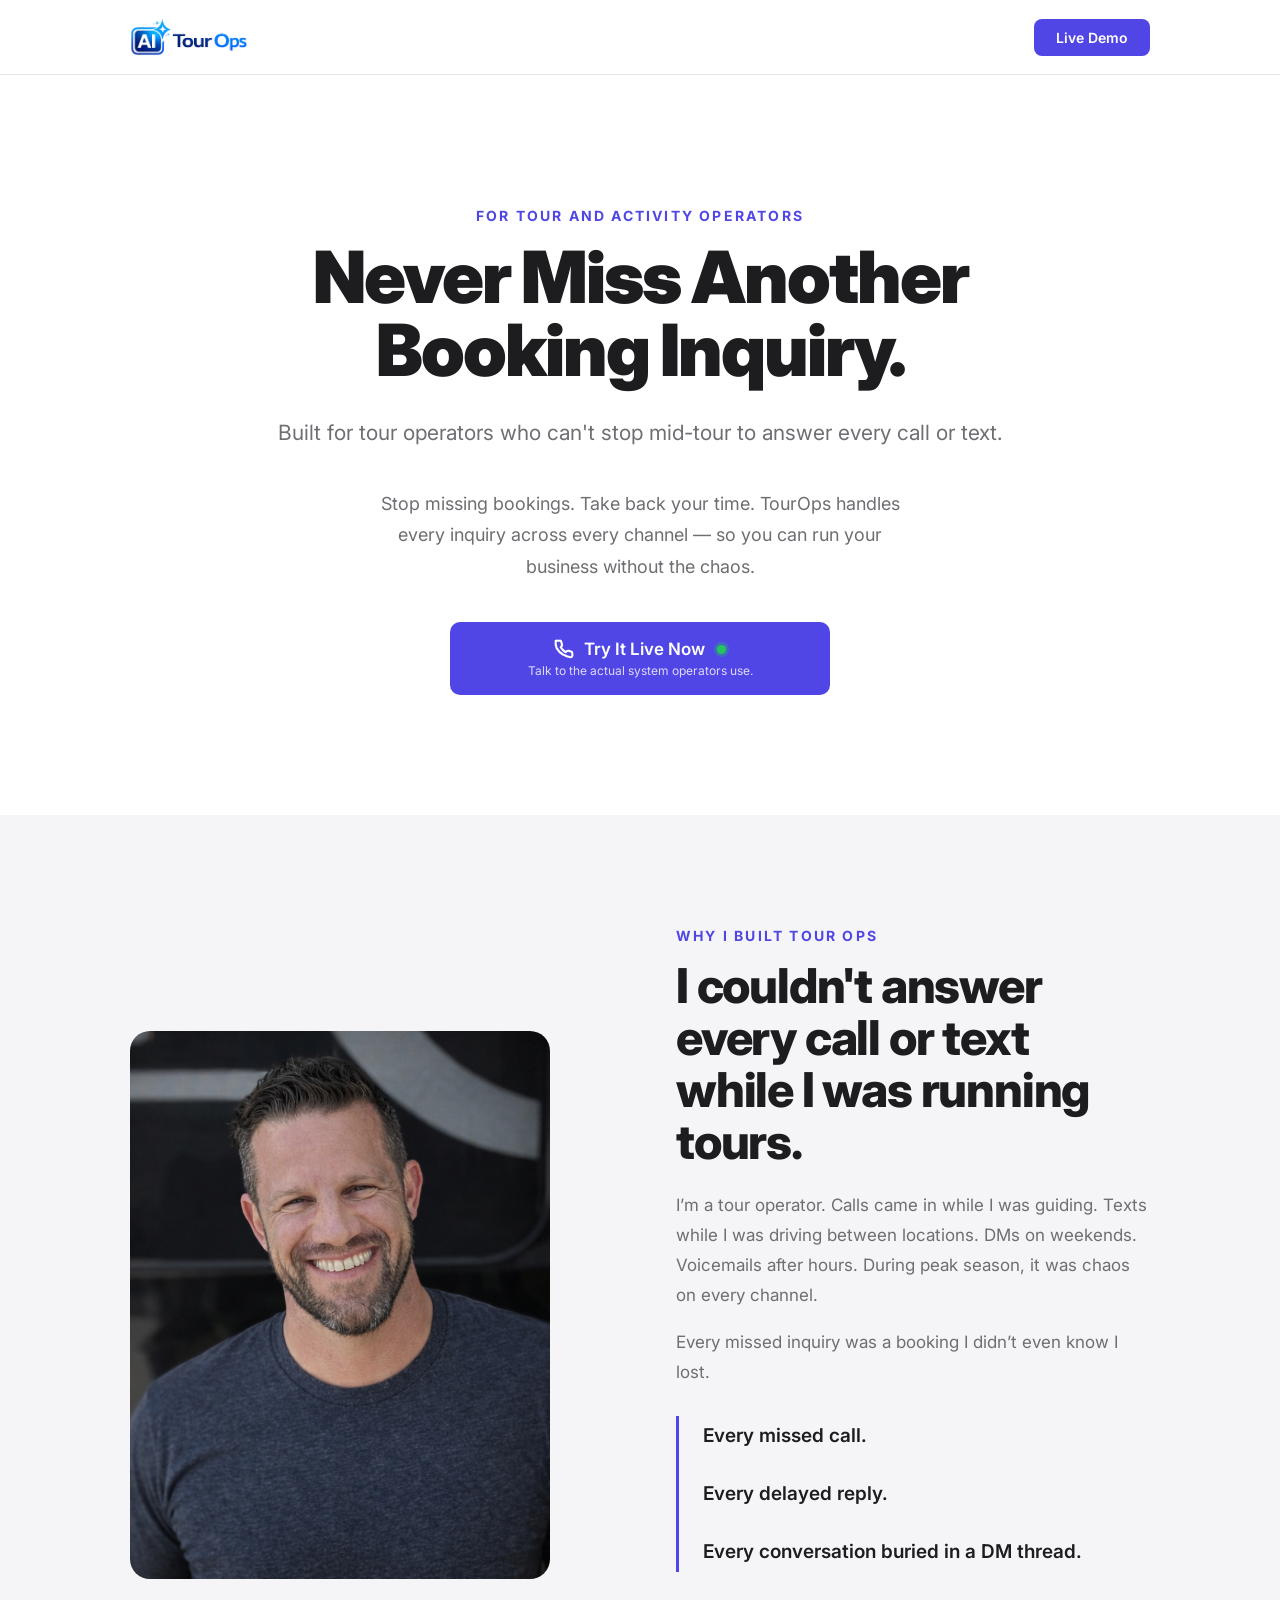
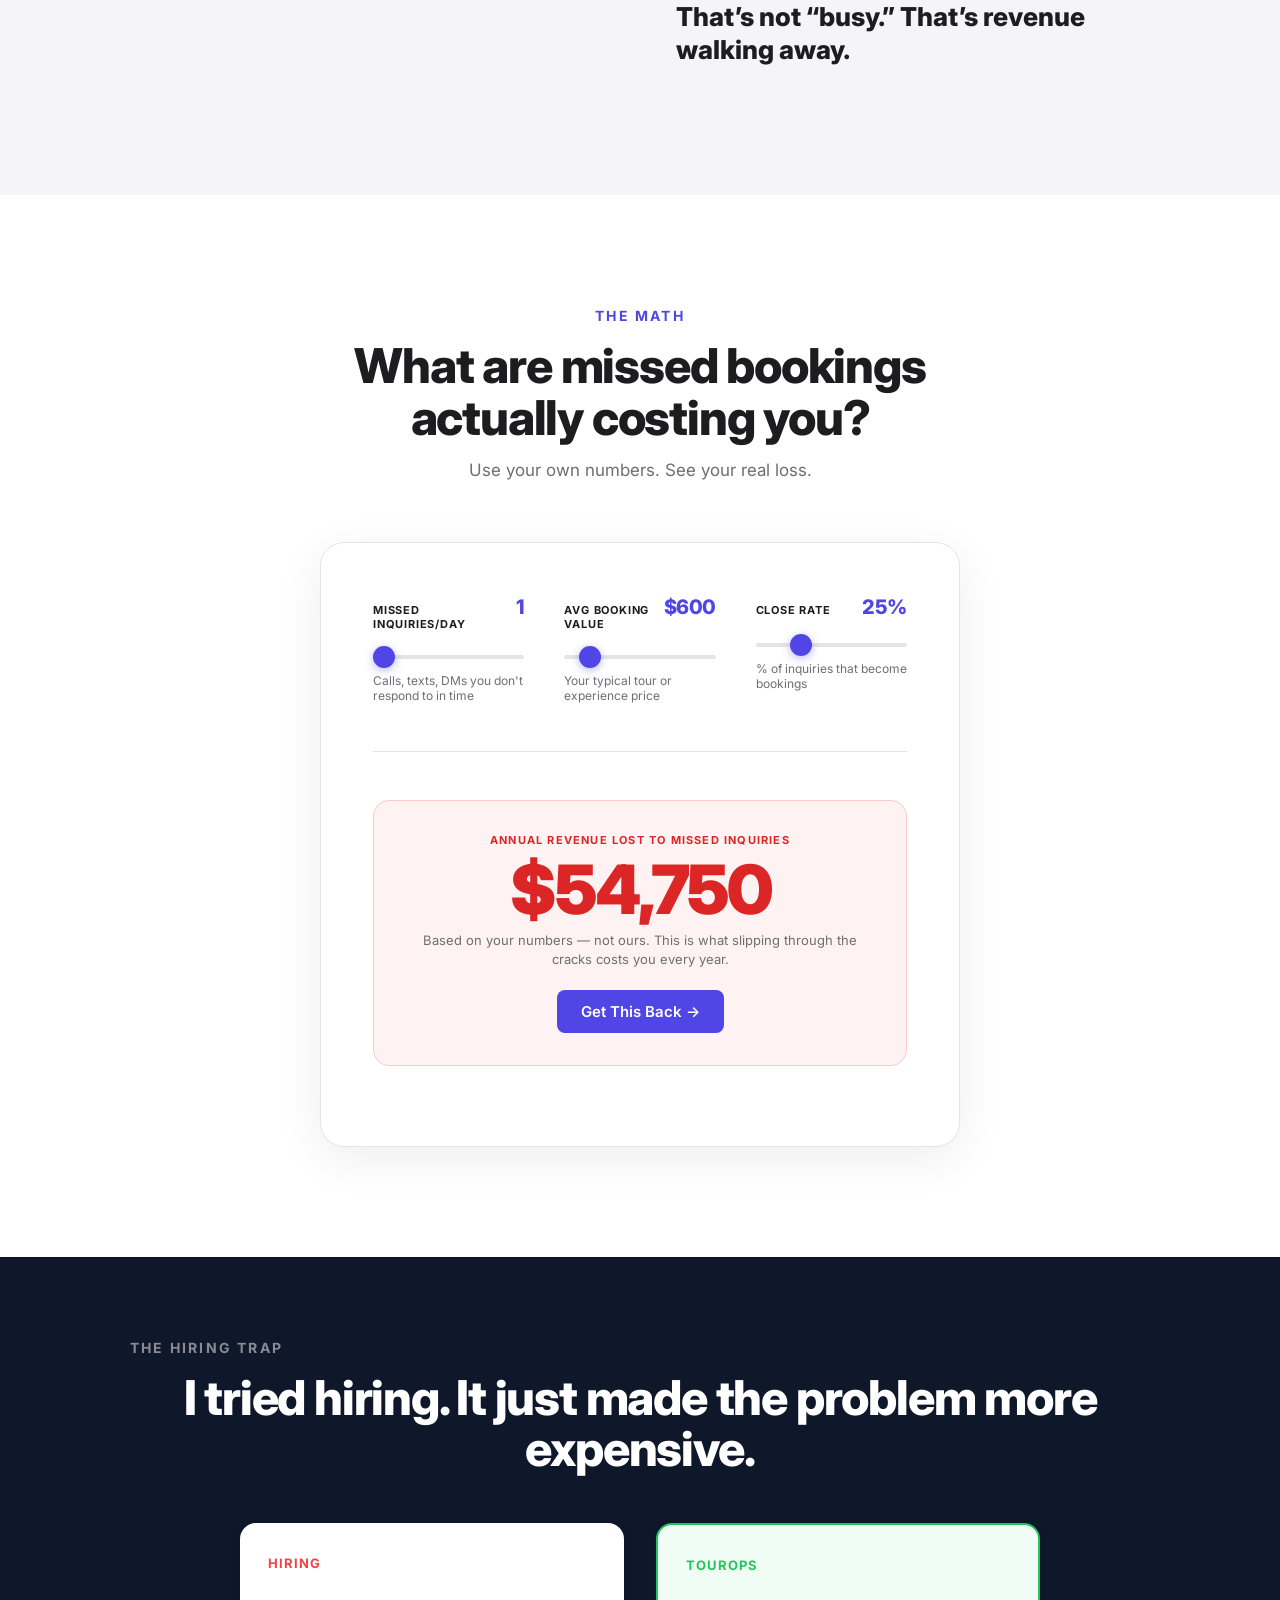
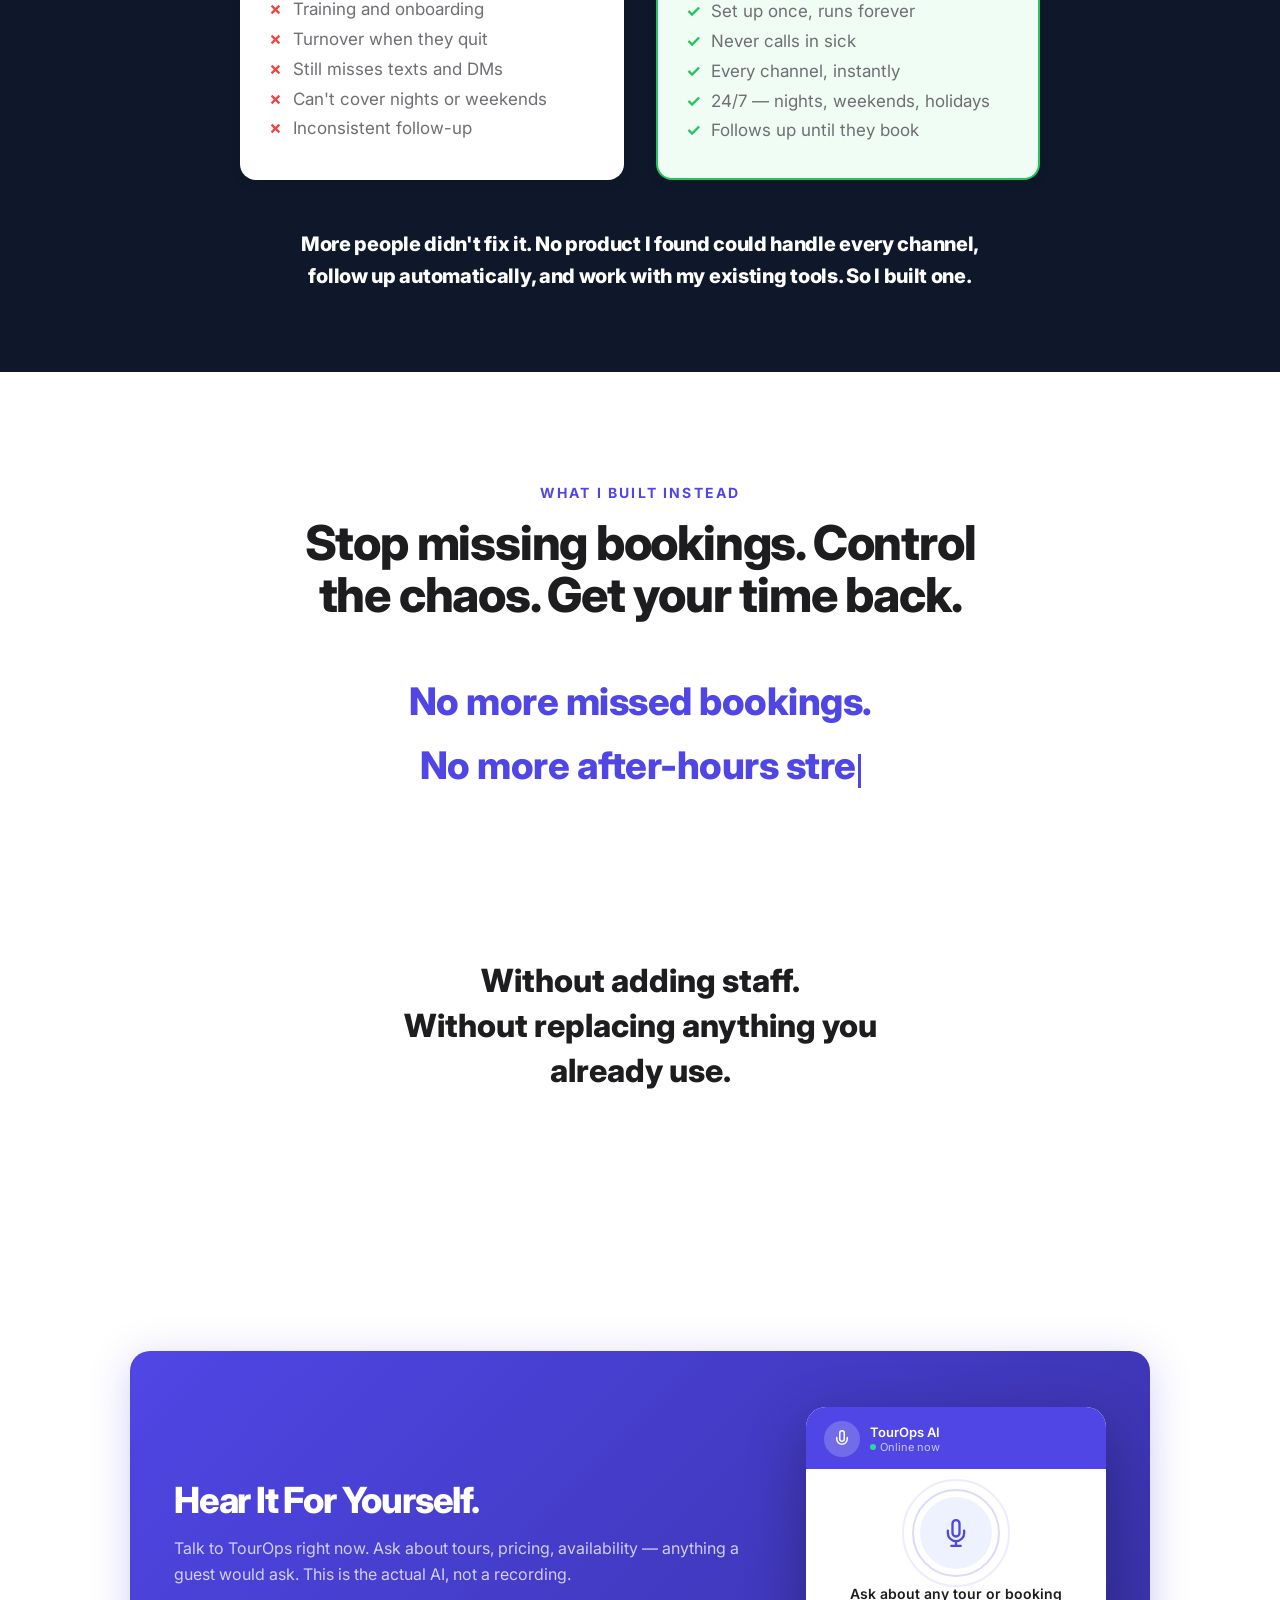
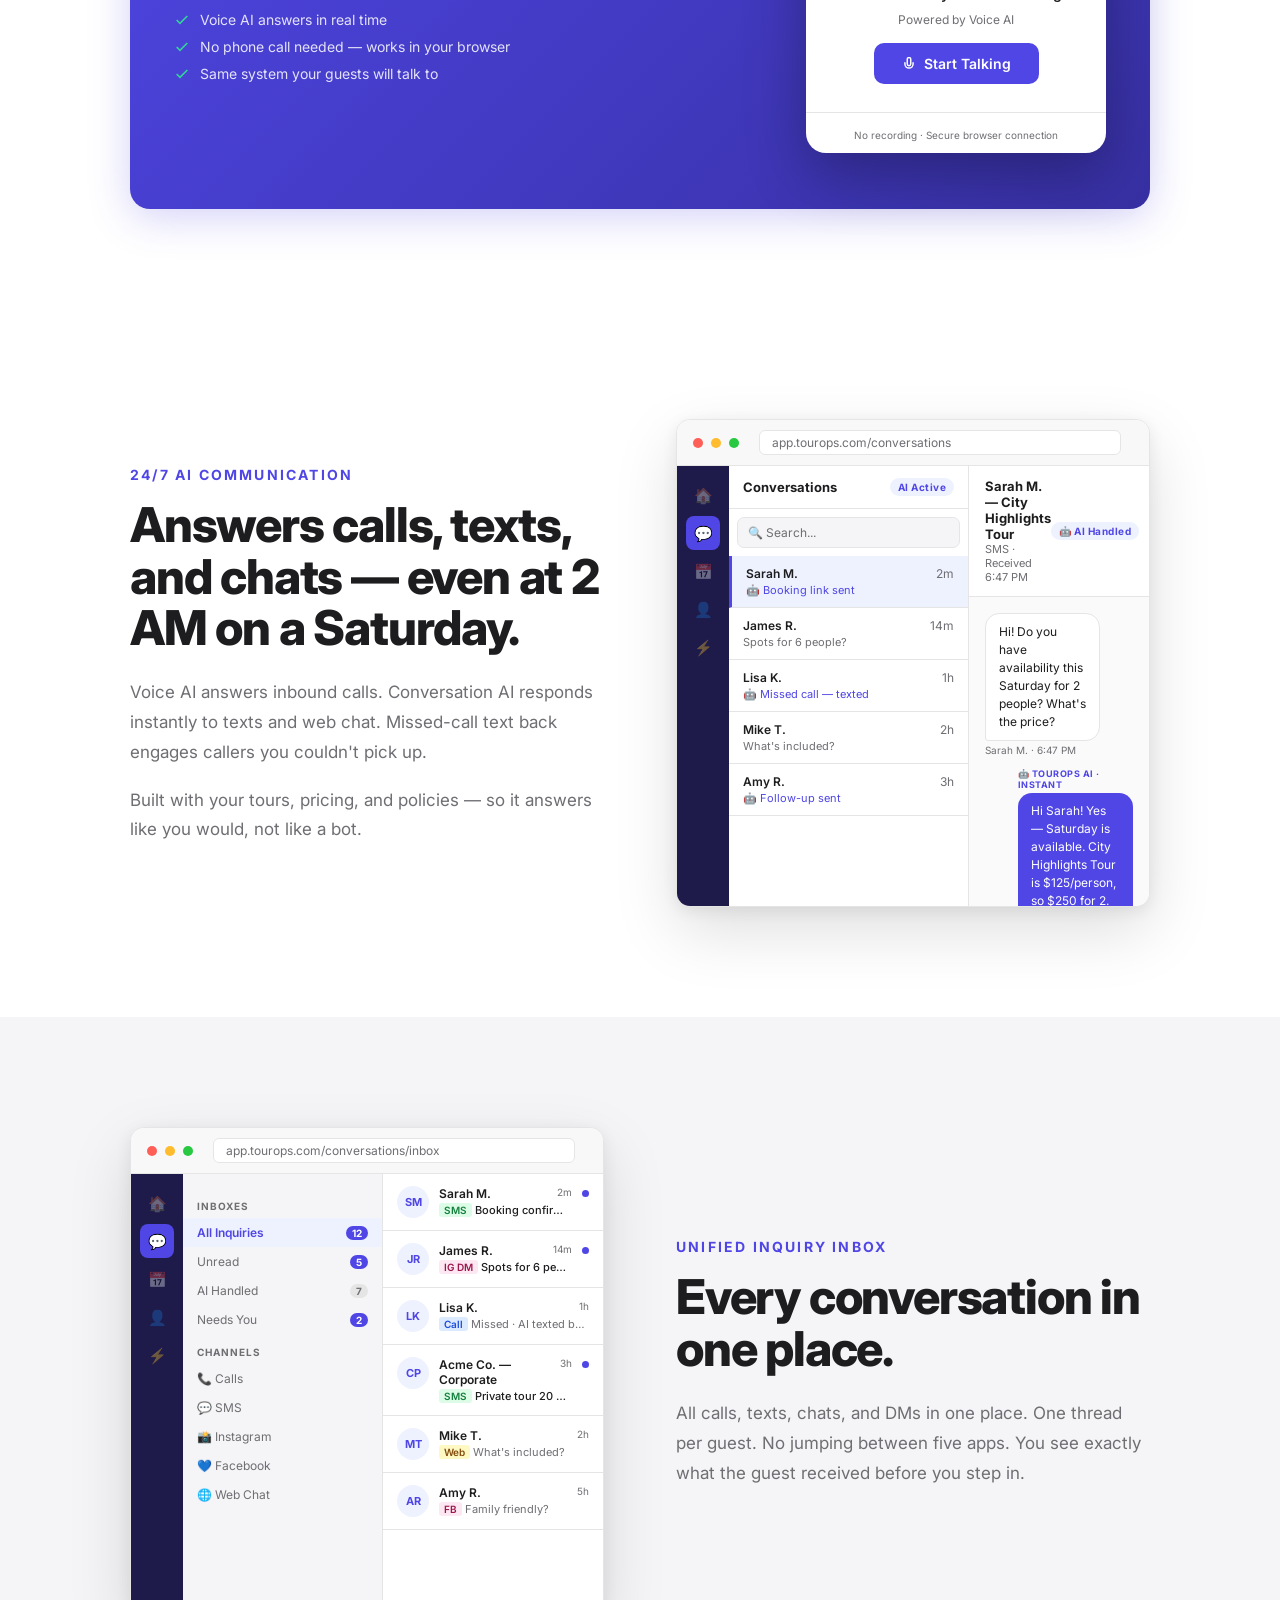
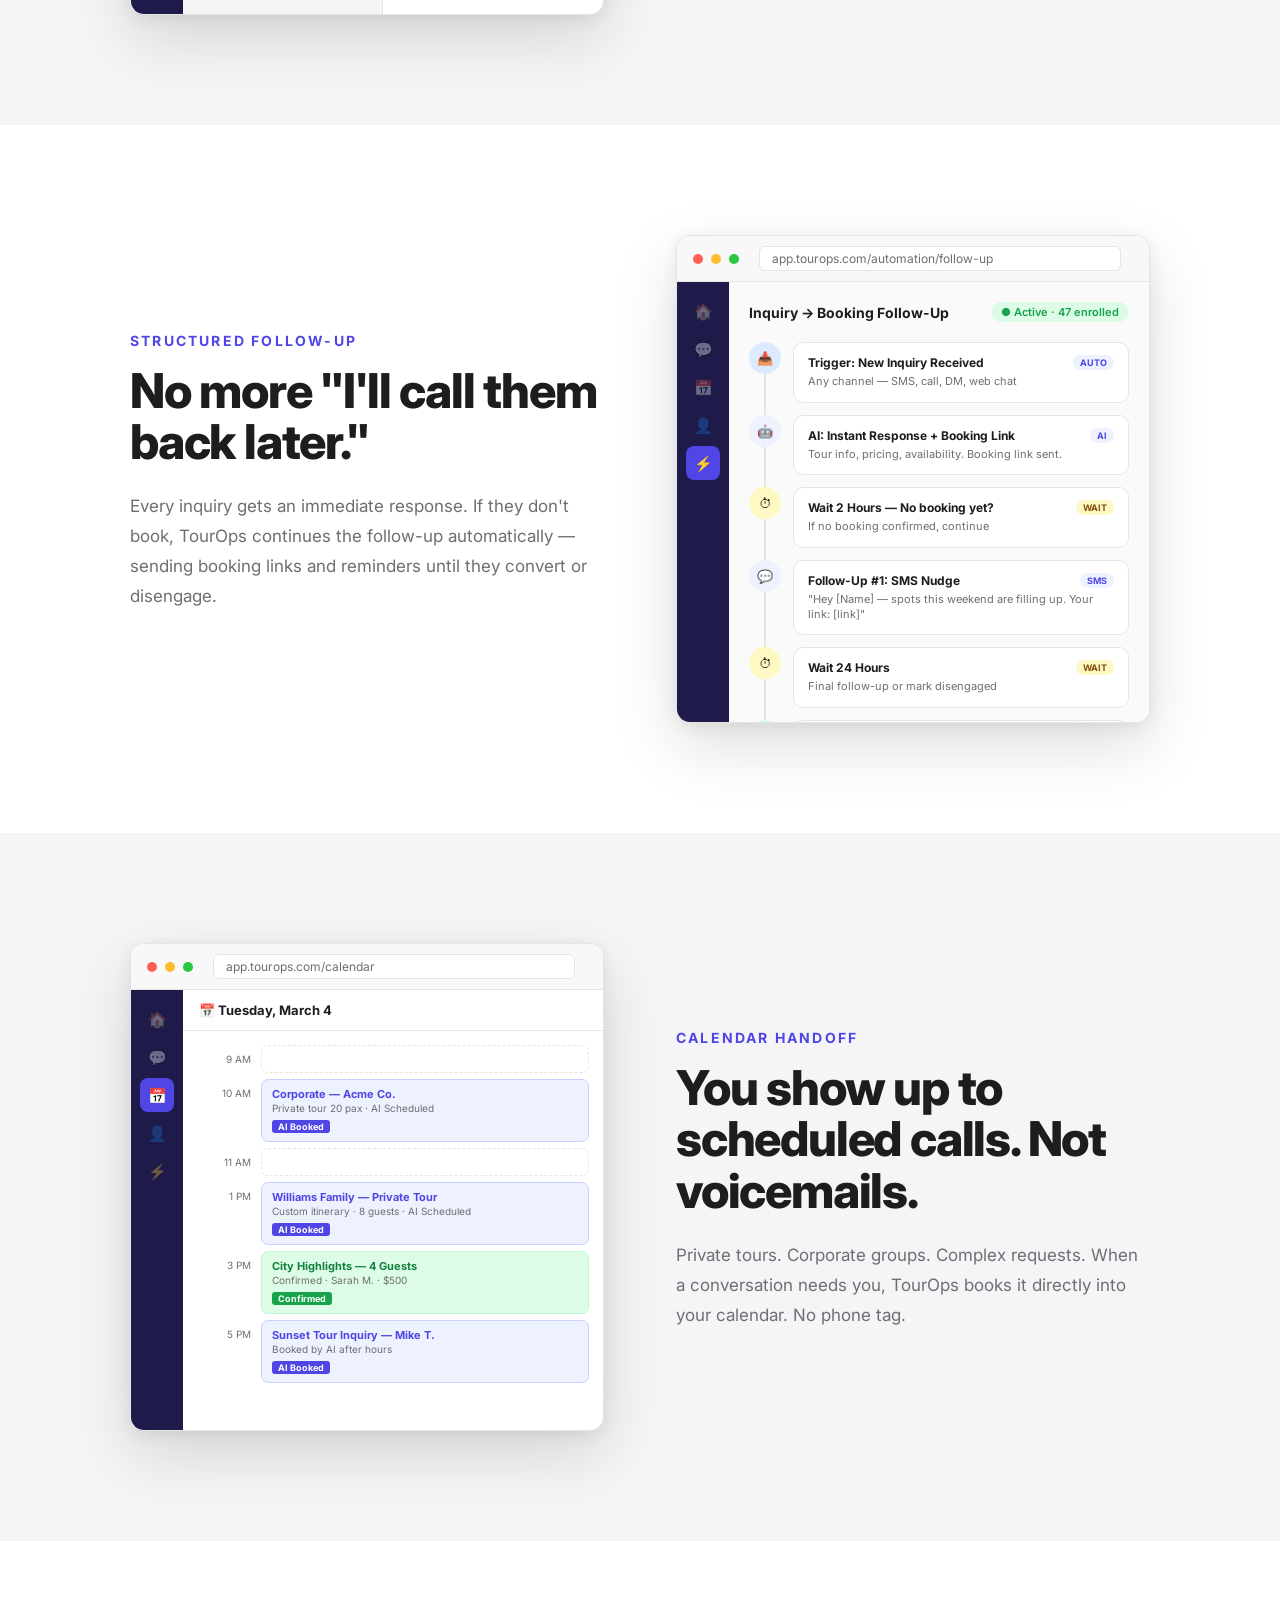
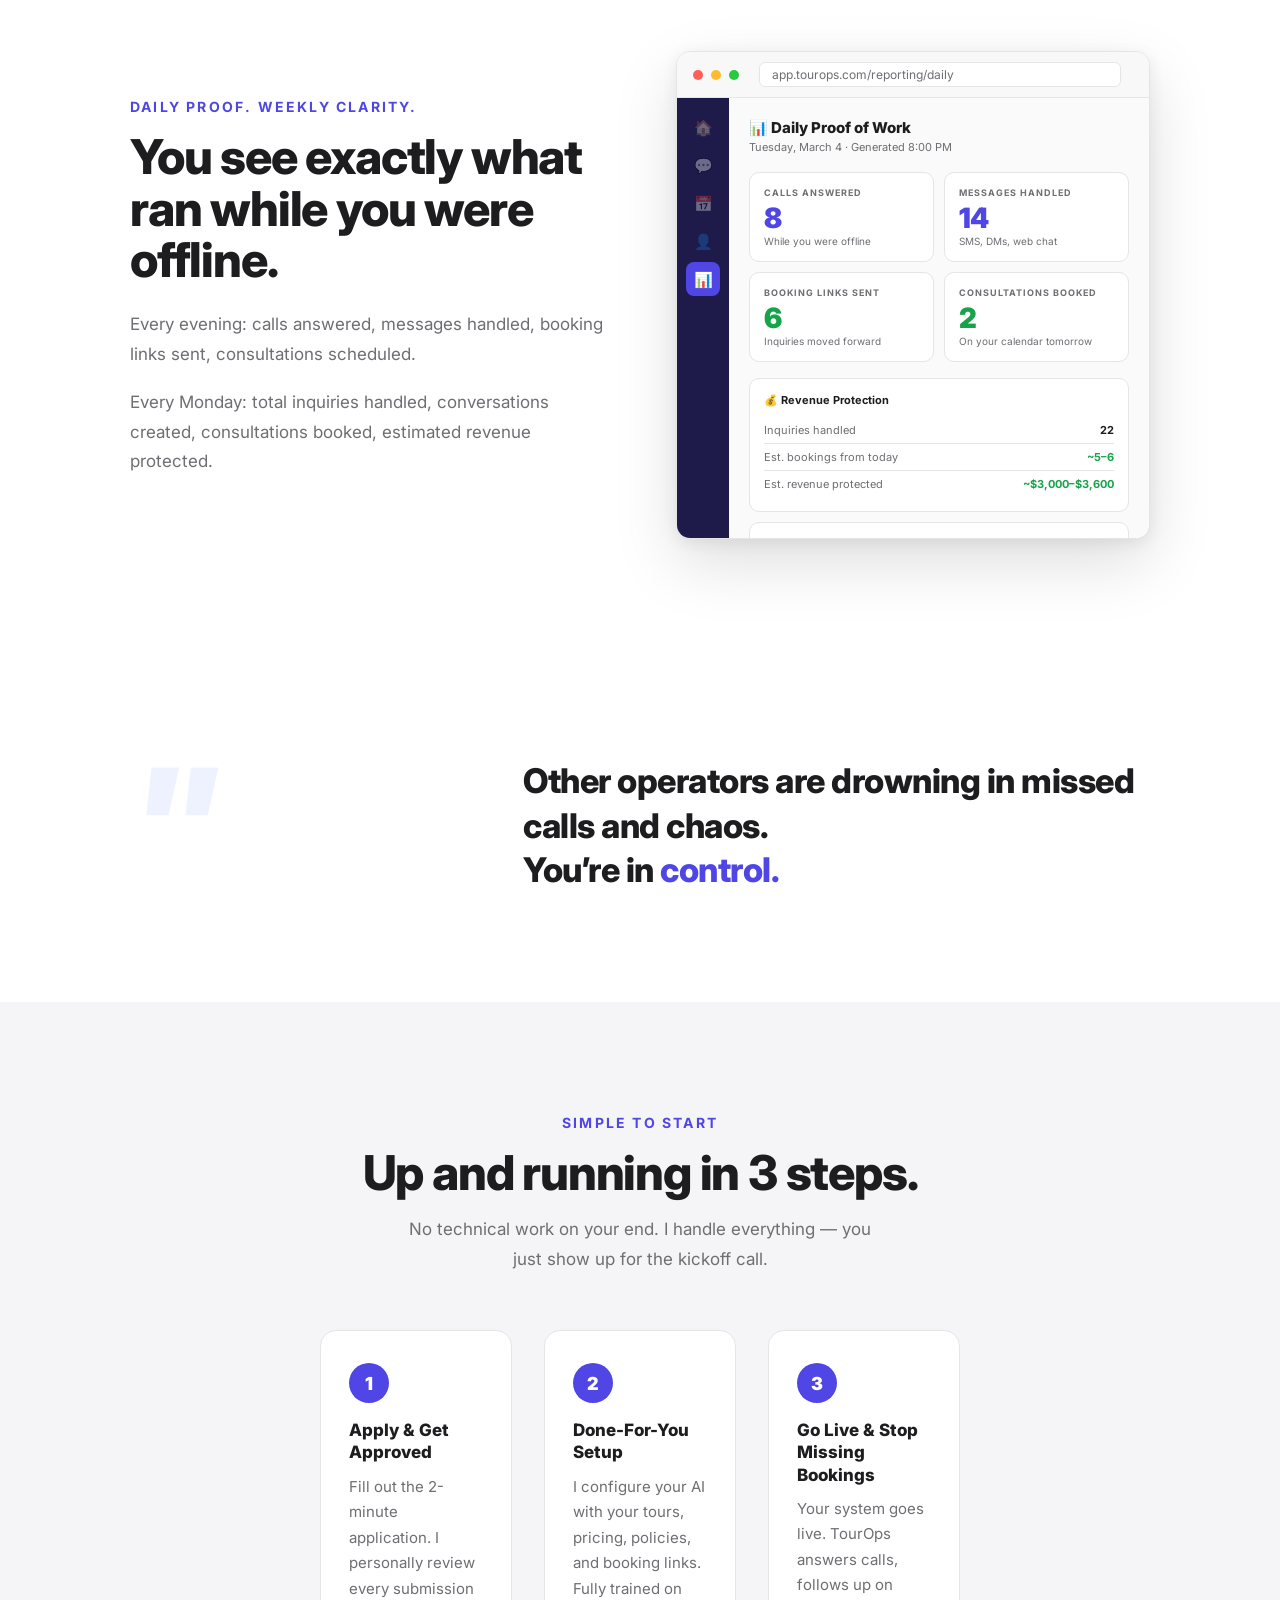
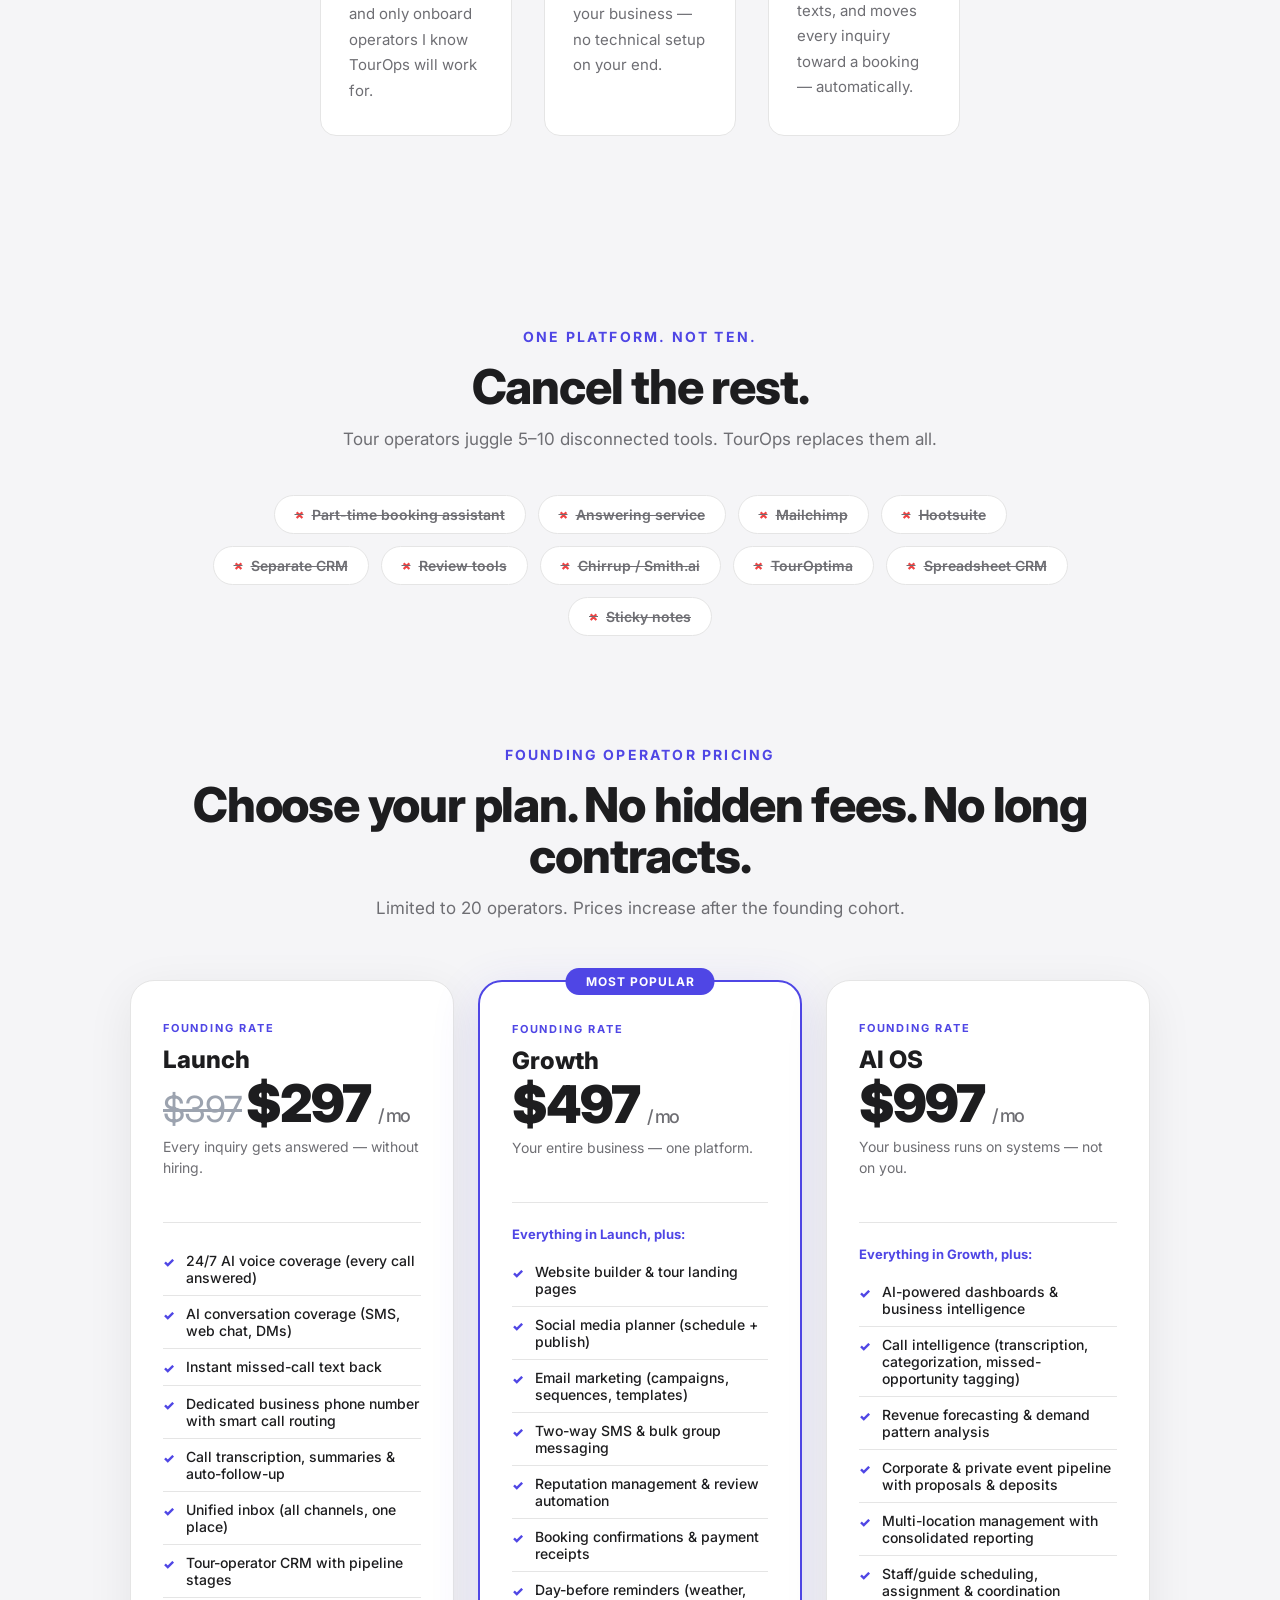
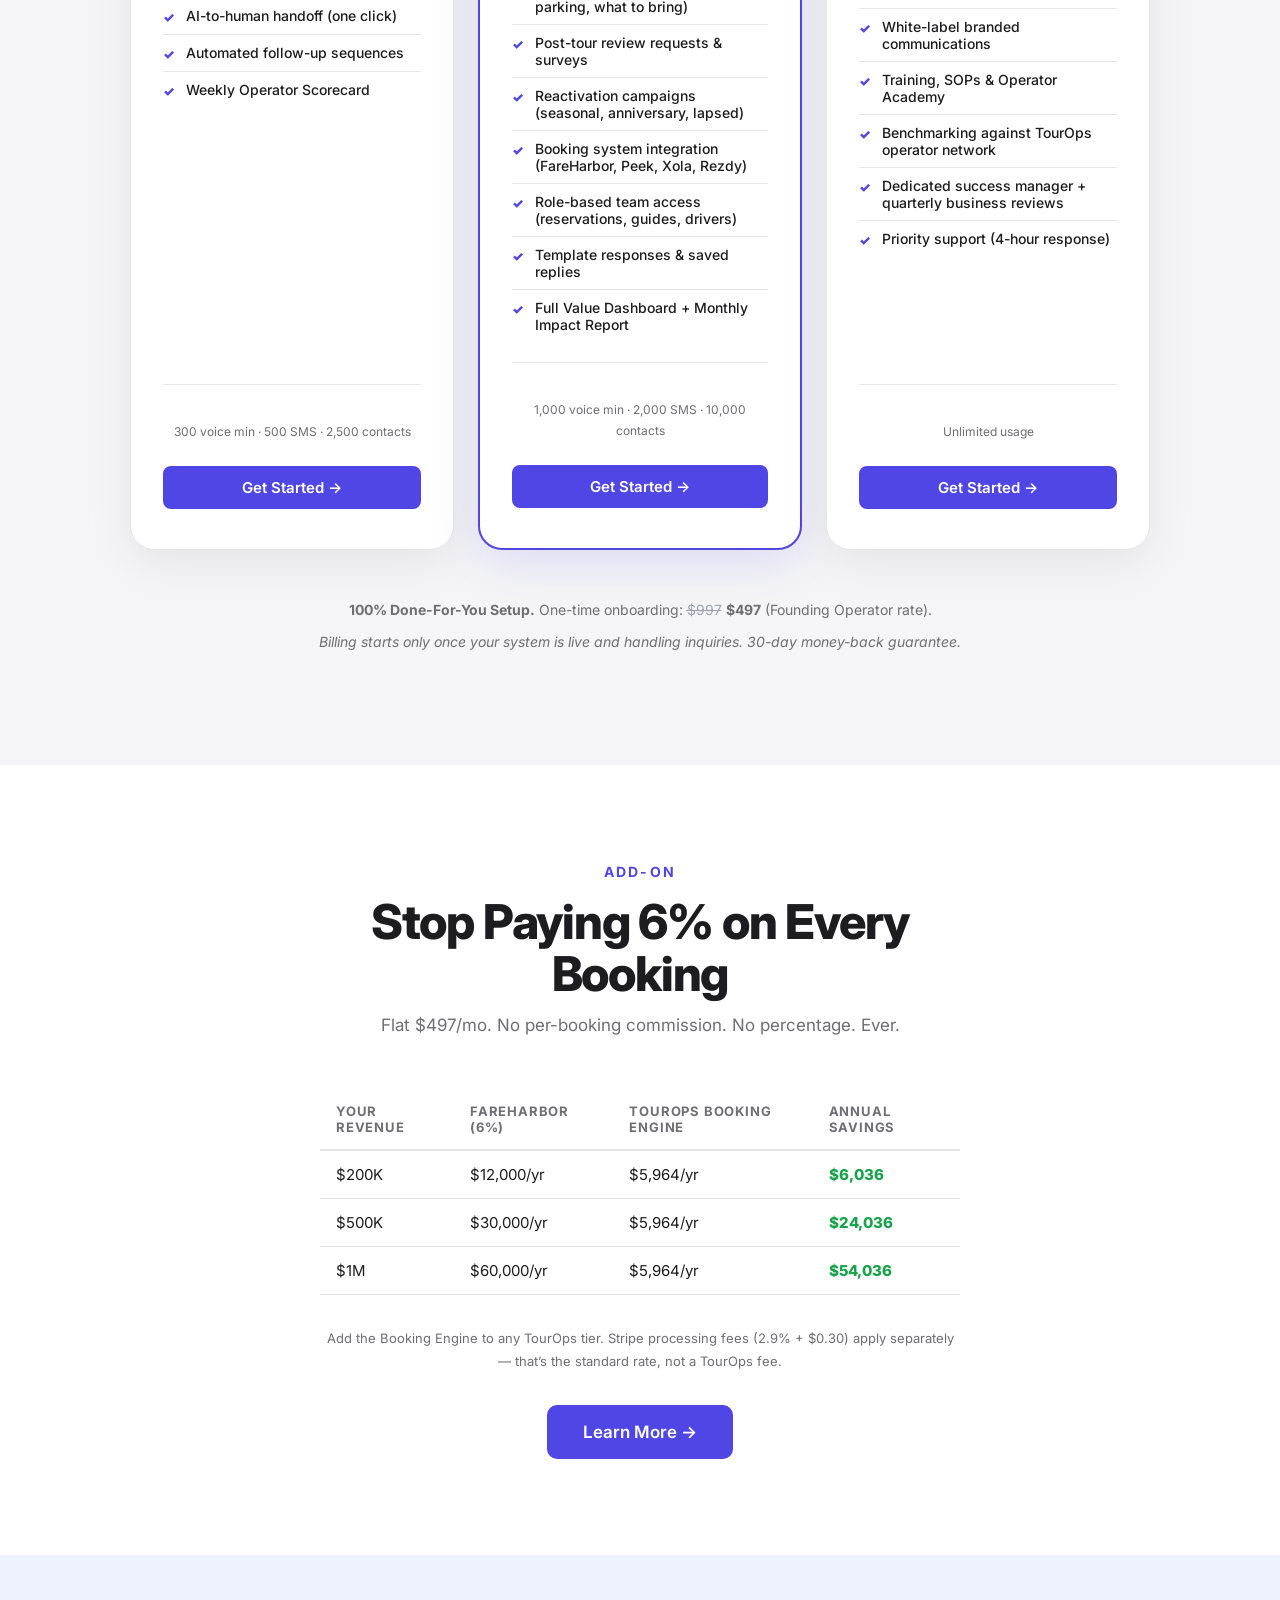
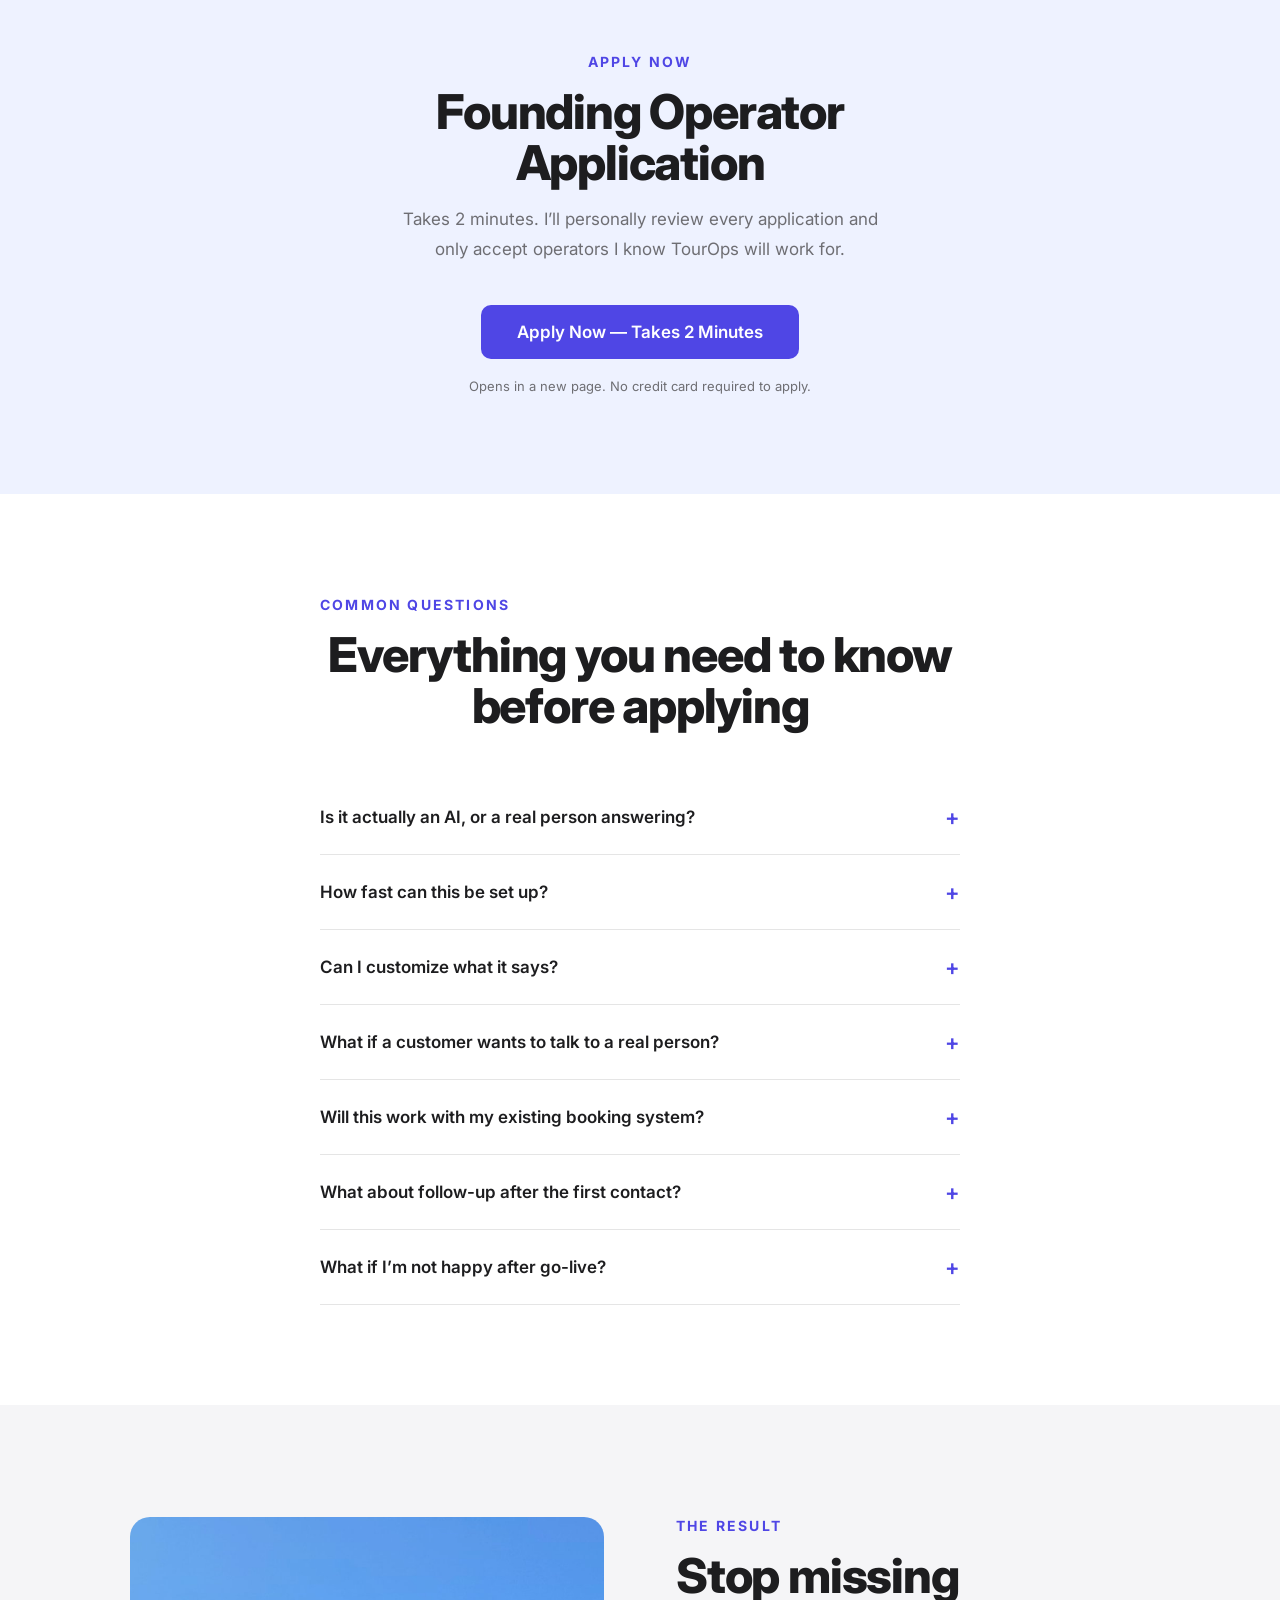
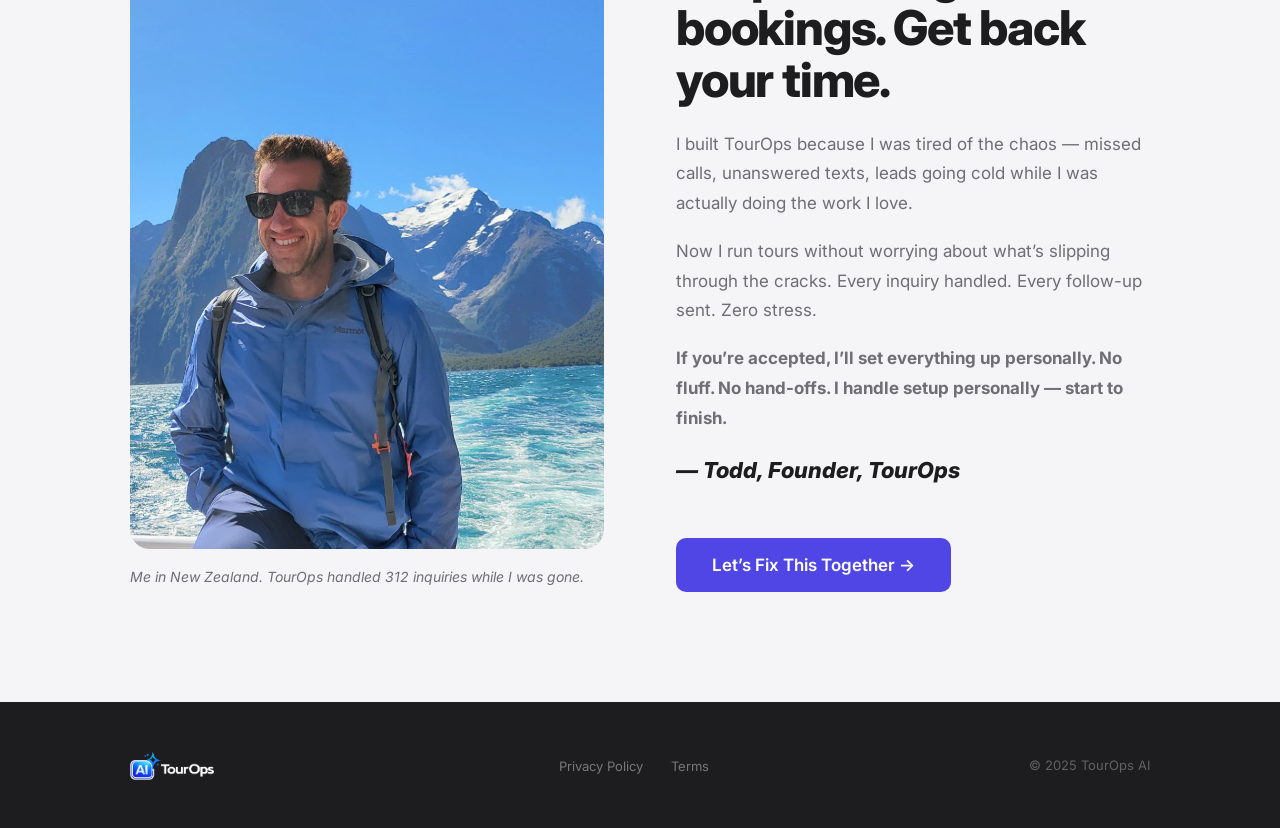
==== commit 67a1553a: "Remove unverified founder loss figure" ====
--- a/index.html
+++ b/index.html
@@ -602,7 +602,7 @@
   <div class="container">
     <div class="label">For Tour and Activity Operators</div>
     <h1>Never Miss Another<br>Booking Inquiry.</h1>
-    <p class="subhead">Built after losing $47,000 to missed calls.</p>
+    <p class="subhead">Built for tour operators who can't stop mid-tour to answer every call or text.</p>
     <p class="body">Stop missing bookings. Take back your time. TourOps handles every inquiry across every channel — so you can run your business without the chaos.</p>
     <div class="hero-demo-btn">
       <a href="tel:+18165494684" class="btn btn-primary btn-lg btn-full hero-glow" style="flex-direction:column;gap:4px;">
@@ -626,7 +626,7 @@
       </div>
       <div class="split-text">
         <div class="label">Why I Built Tour Ops</div>
-        <h2>I lost $47,000 in one year to unanswered inquiries.</h2>
+        <h2>I couldn't answer every call or text while I was running tours.</h2>
         <p>I’m a tour operator. Calls came in while I was guiding. Texts while I was driving between locations. DMs on weekends. Voicemails after hours. During peak season, it was chaos on every channel.</p>
         <p>Every missed inquiry was a booking I didn’t even know I lost.</p>
         <div class="split-lines">
